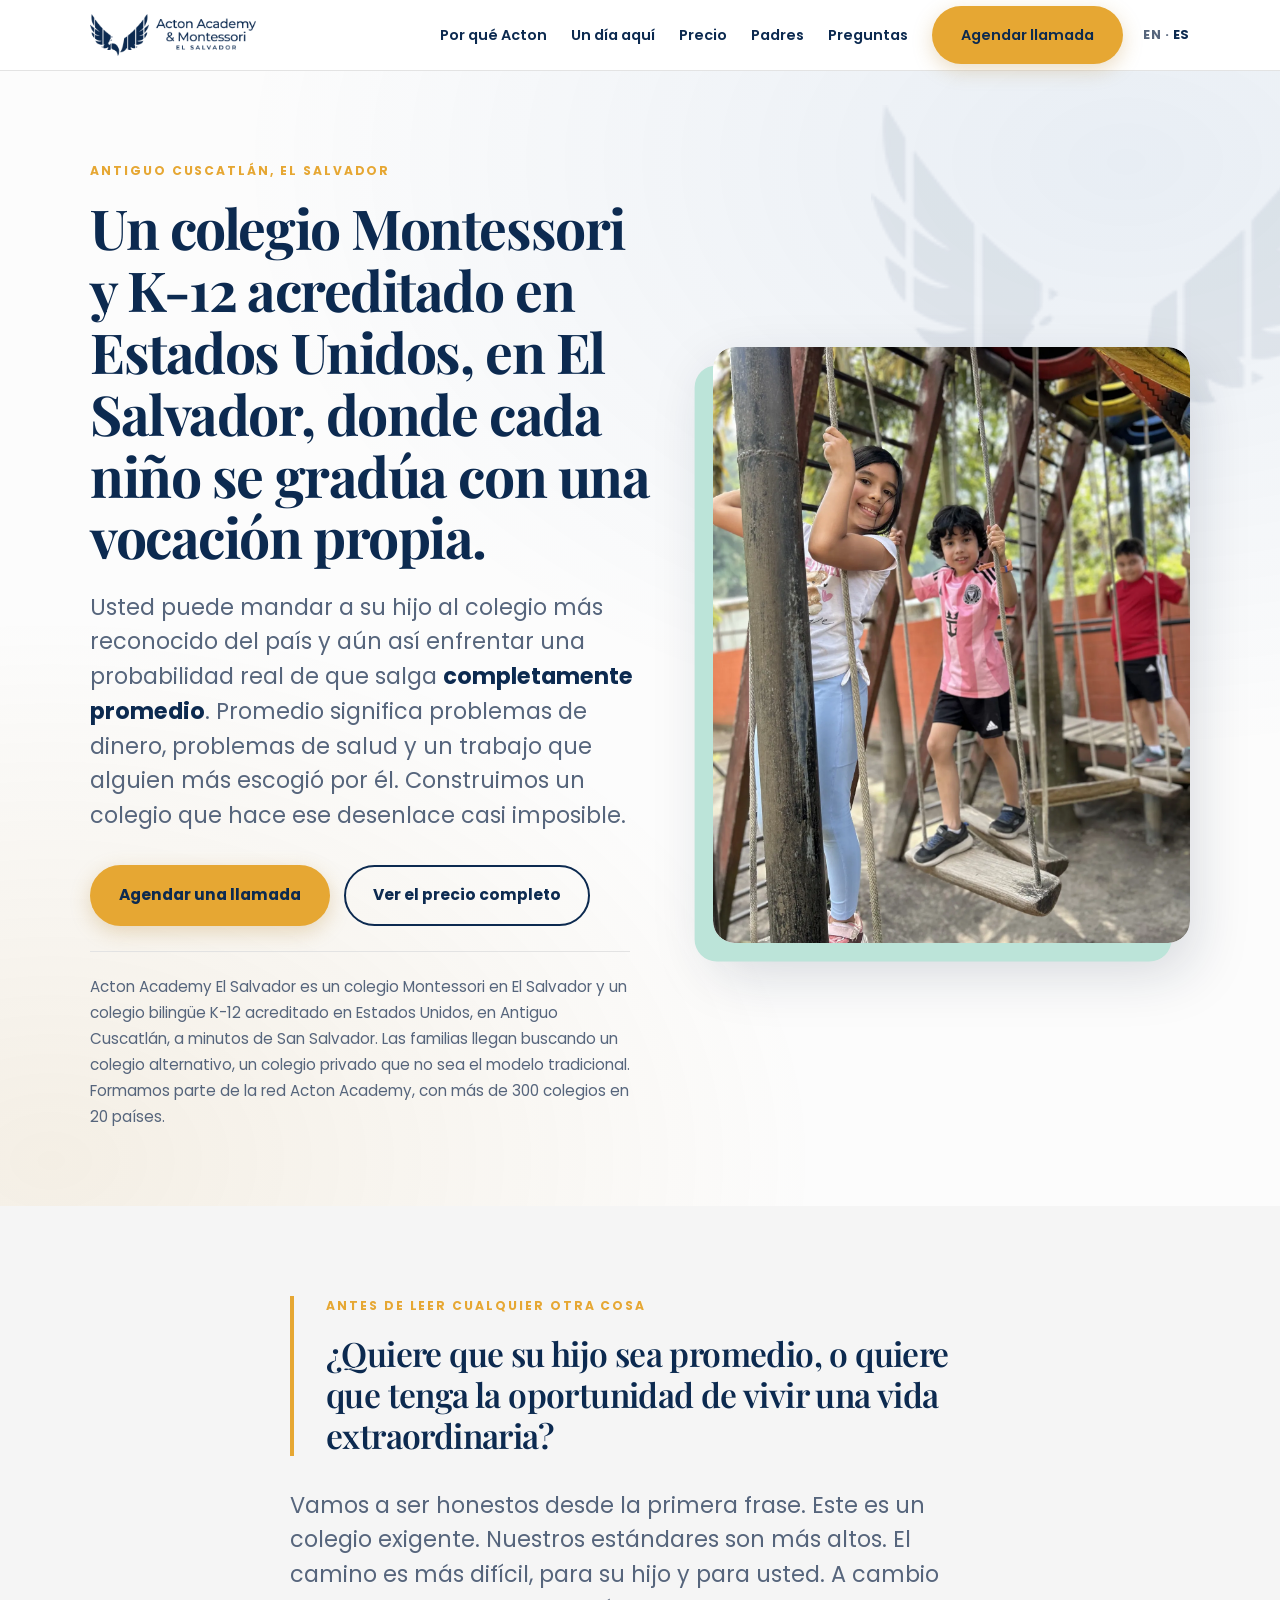
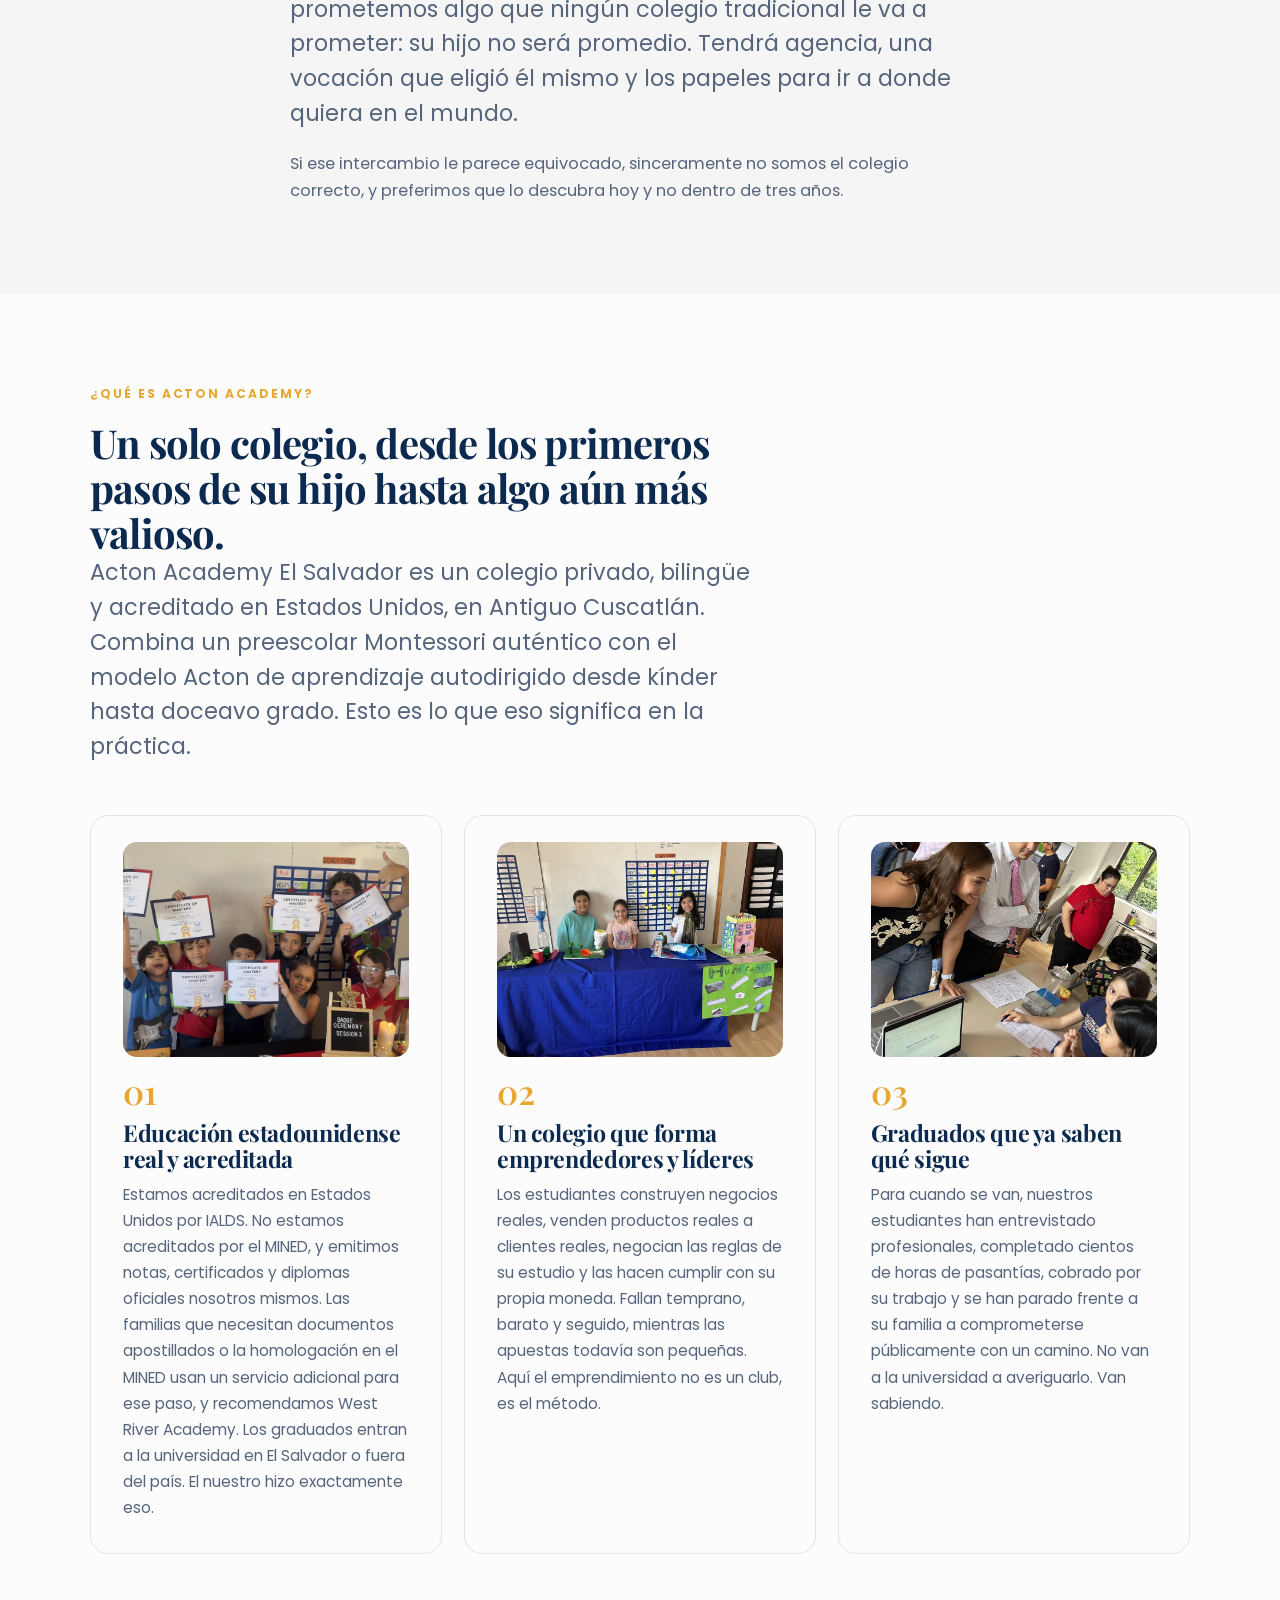
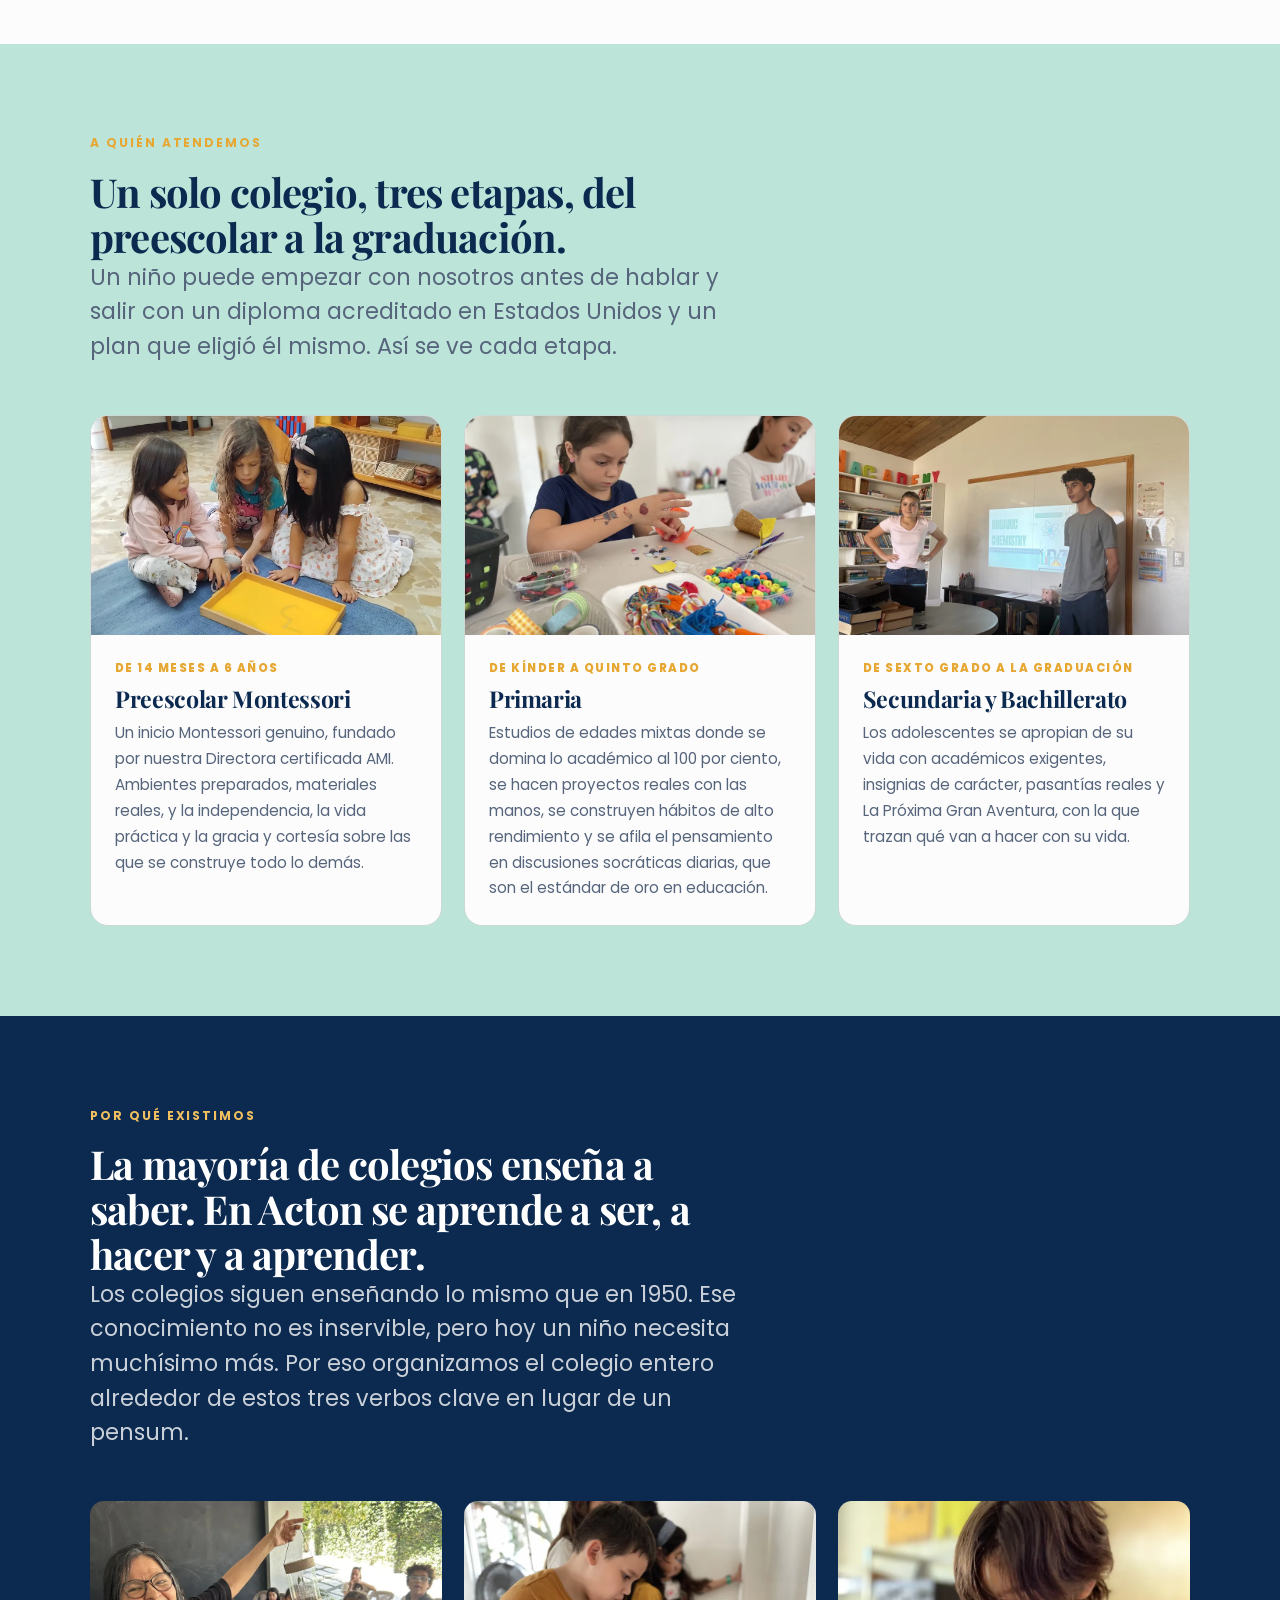
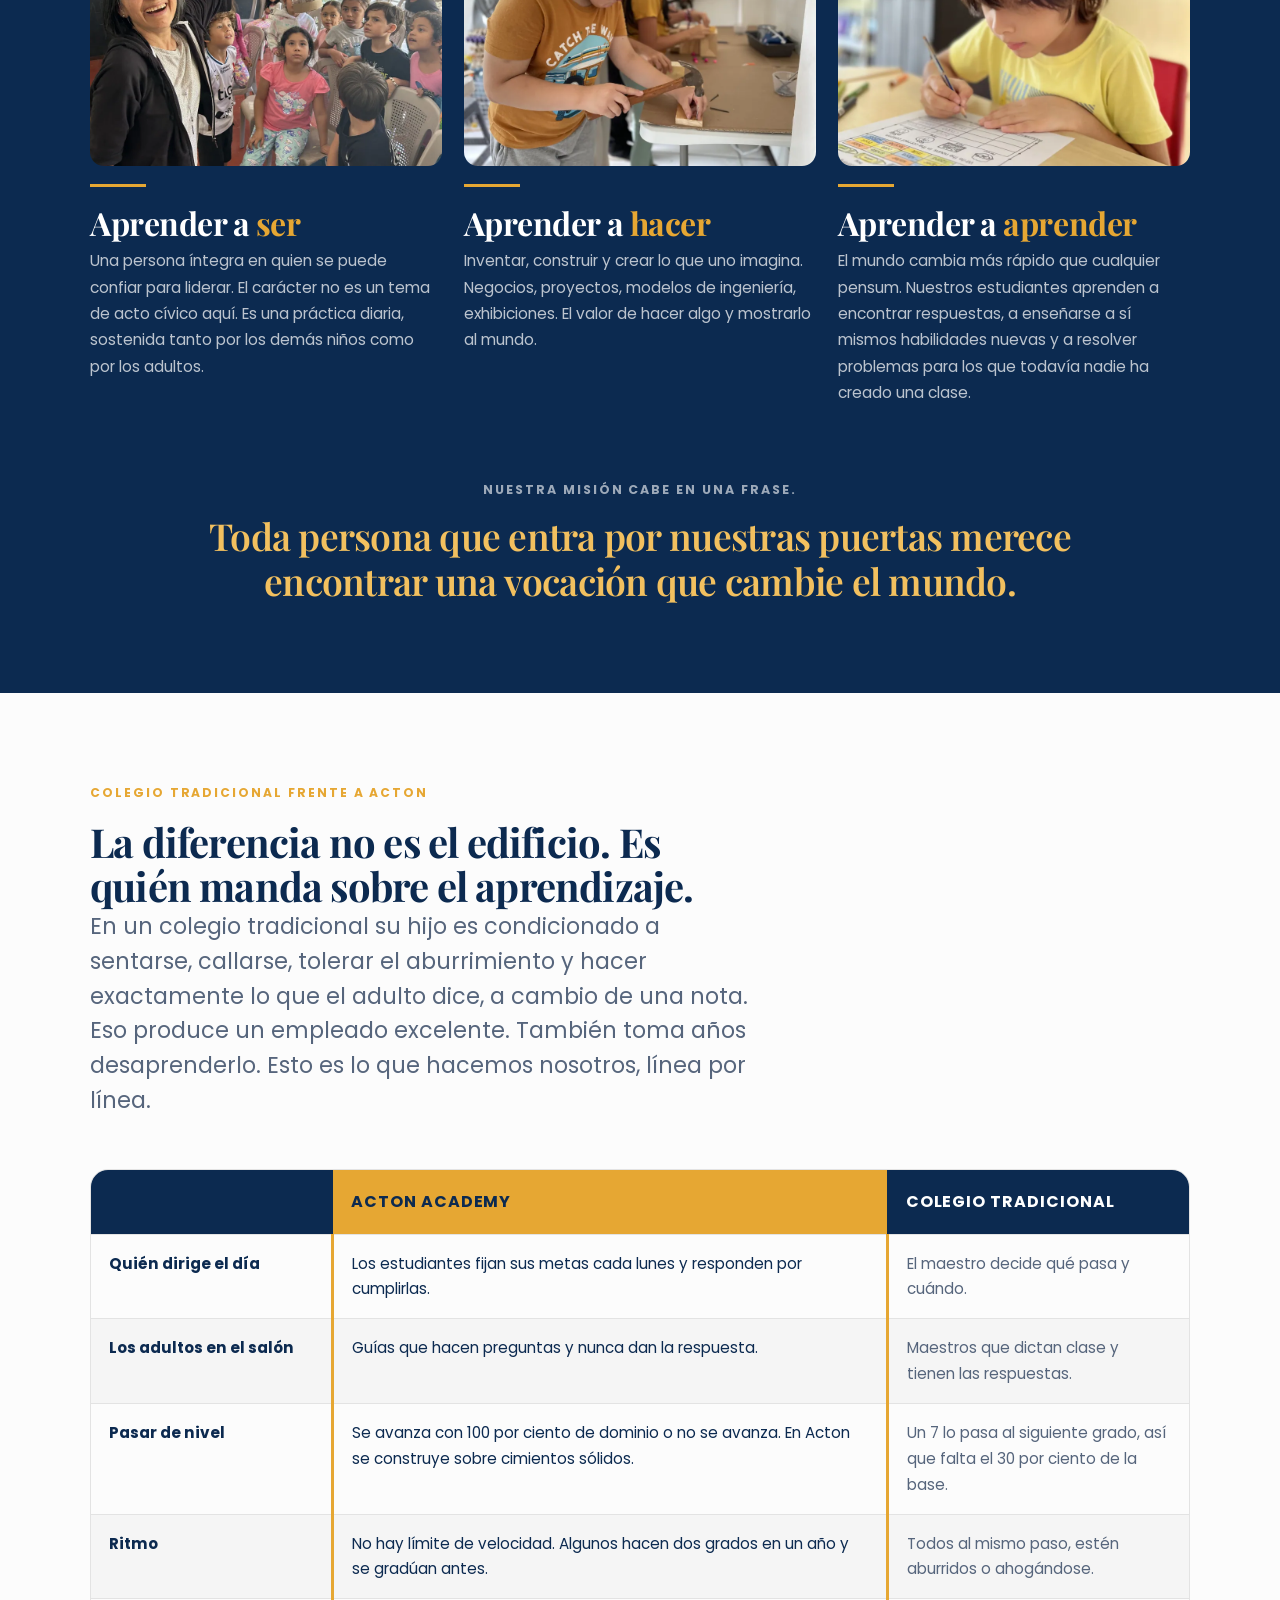
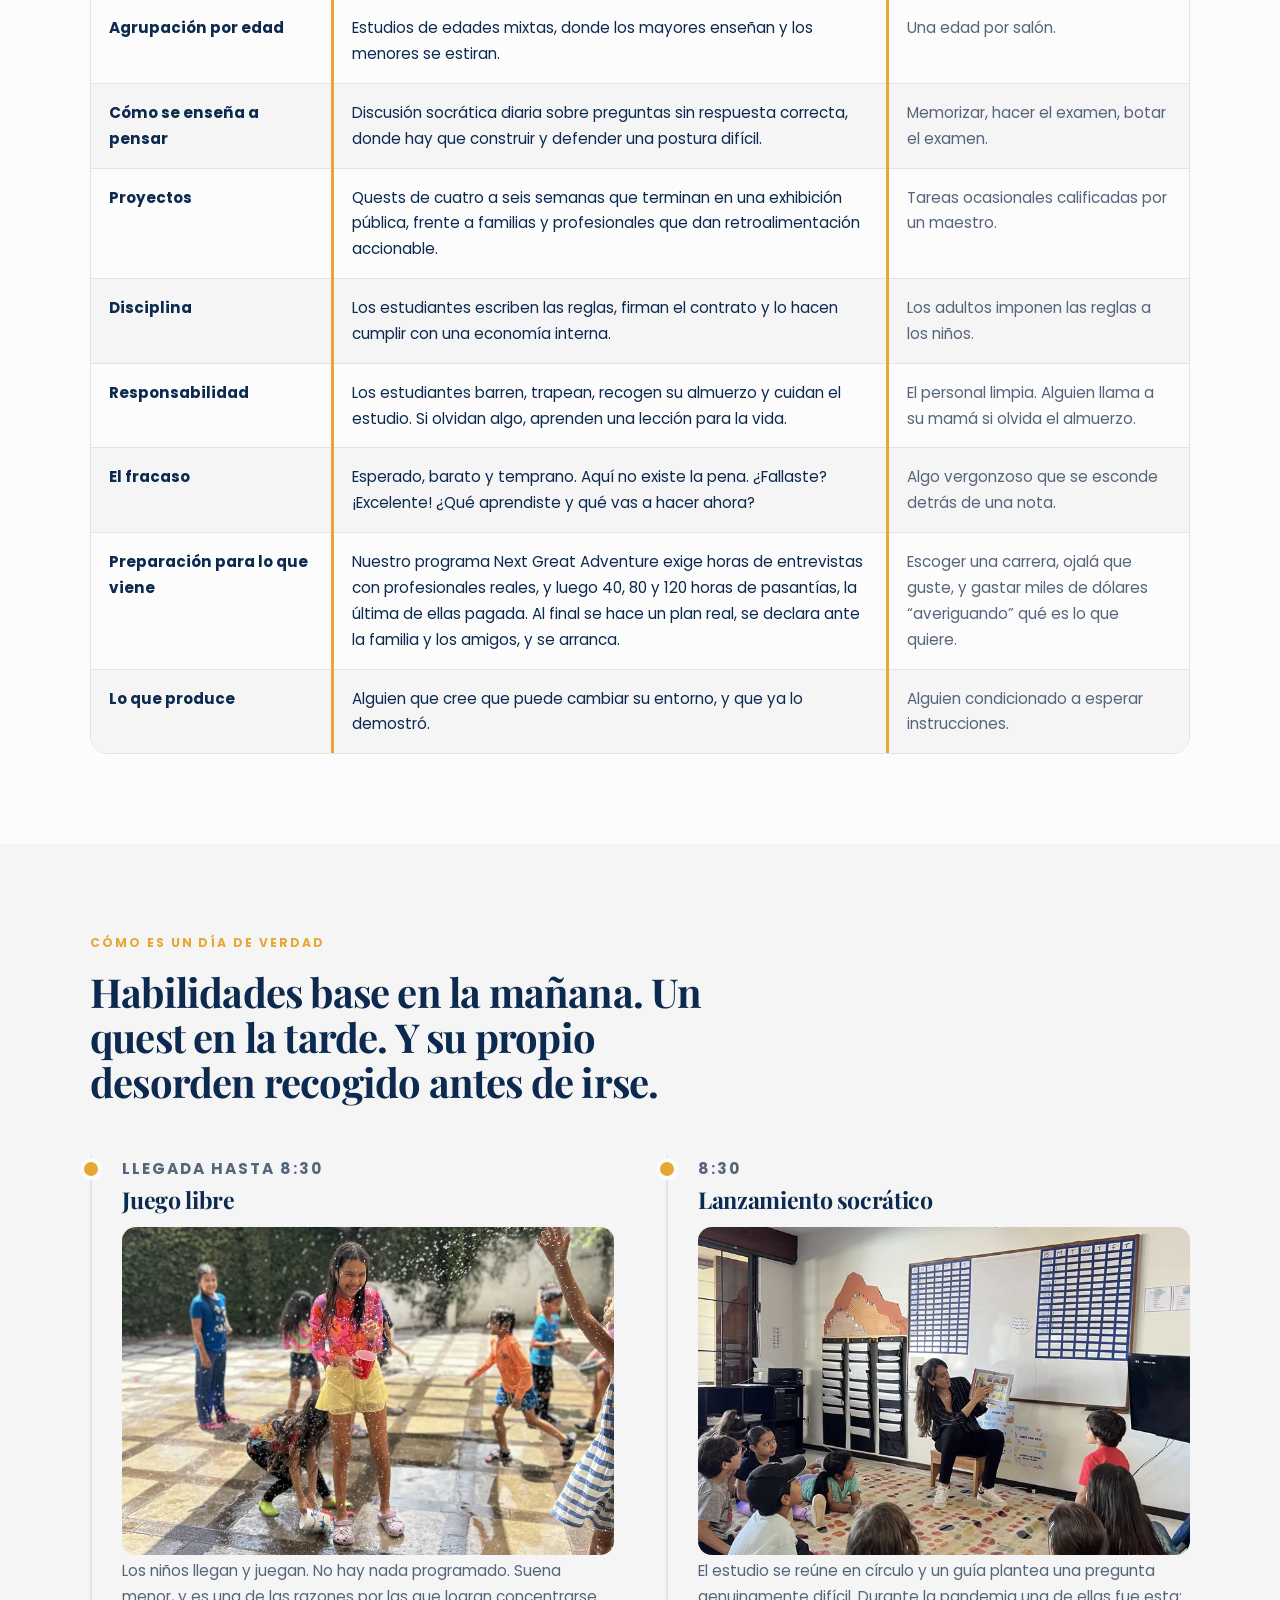
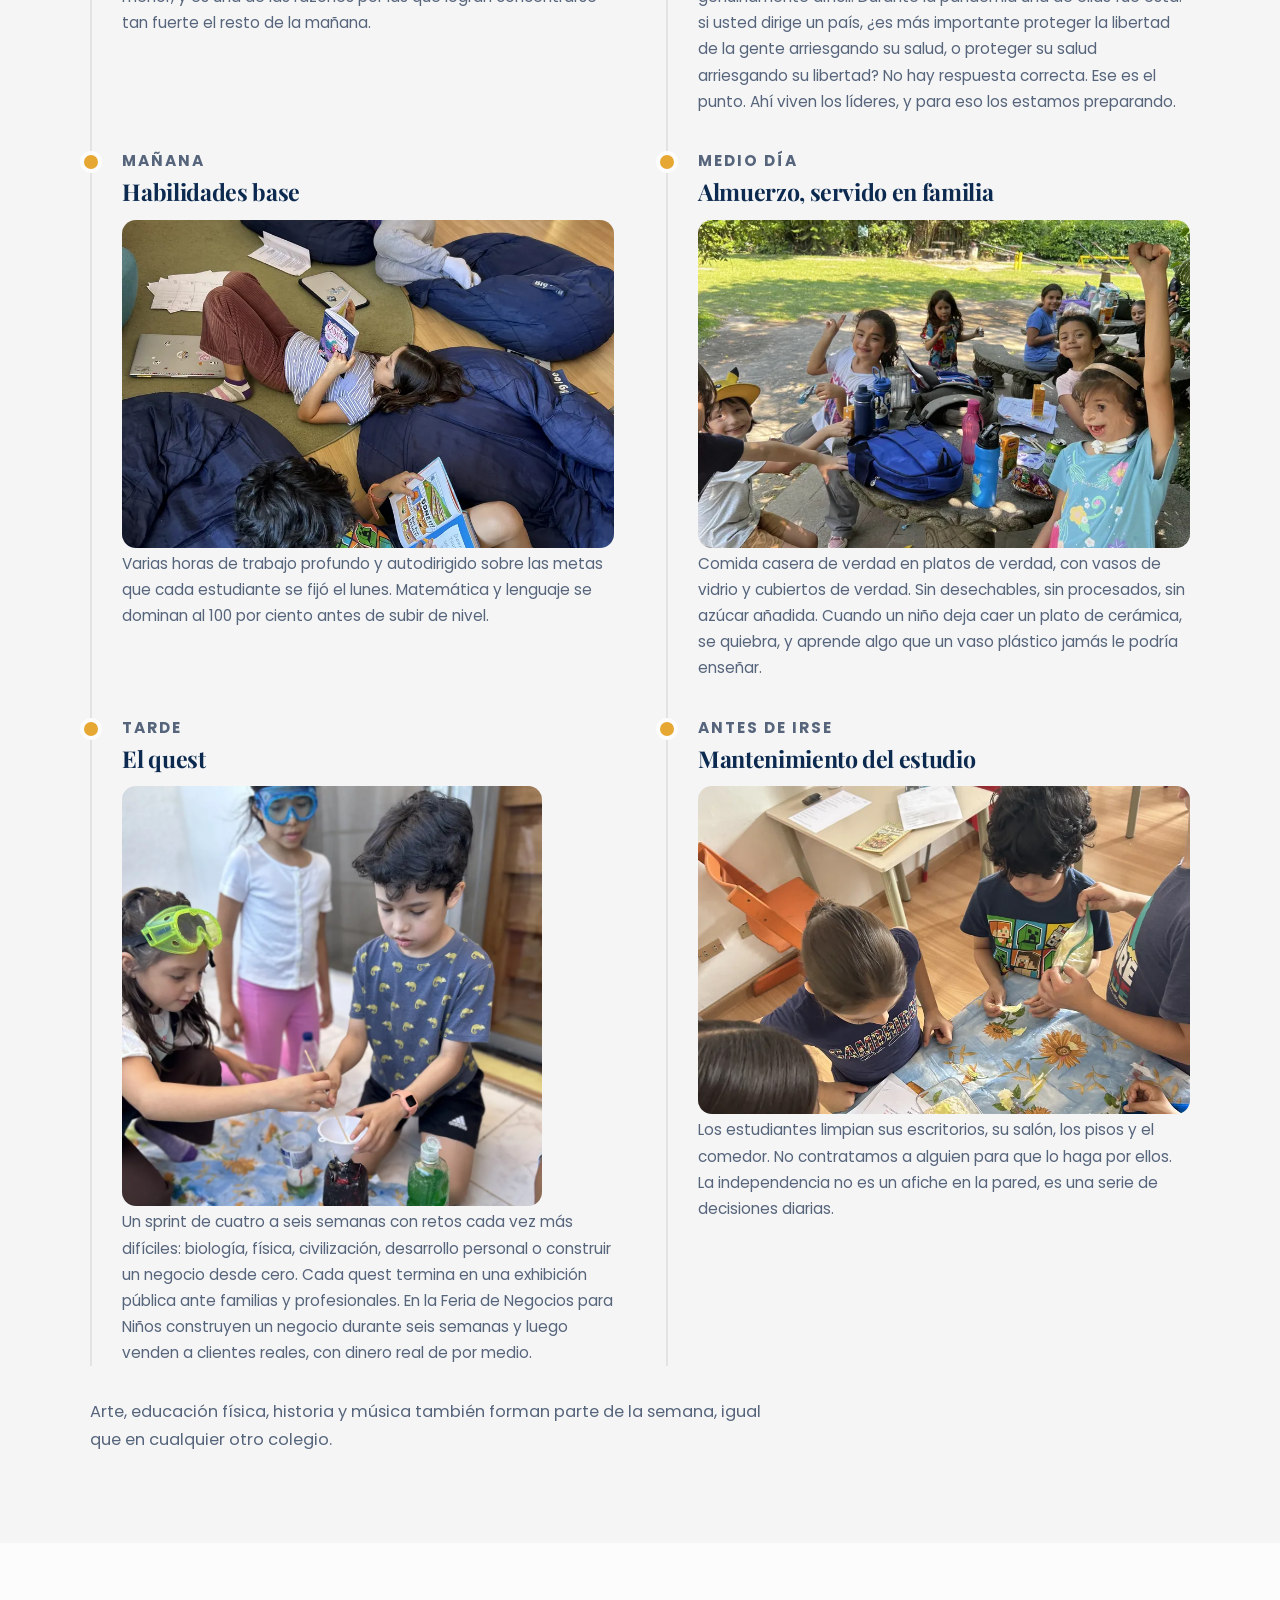
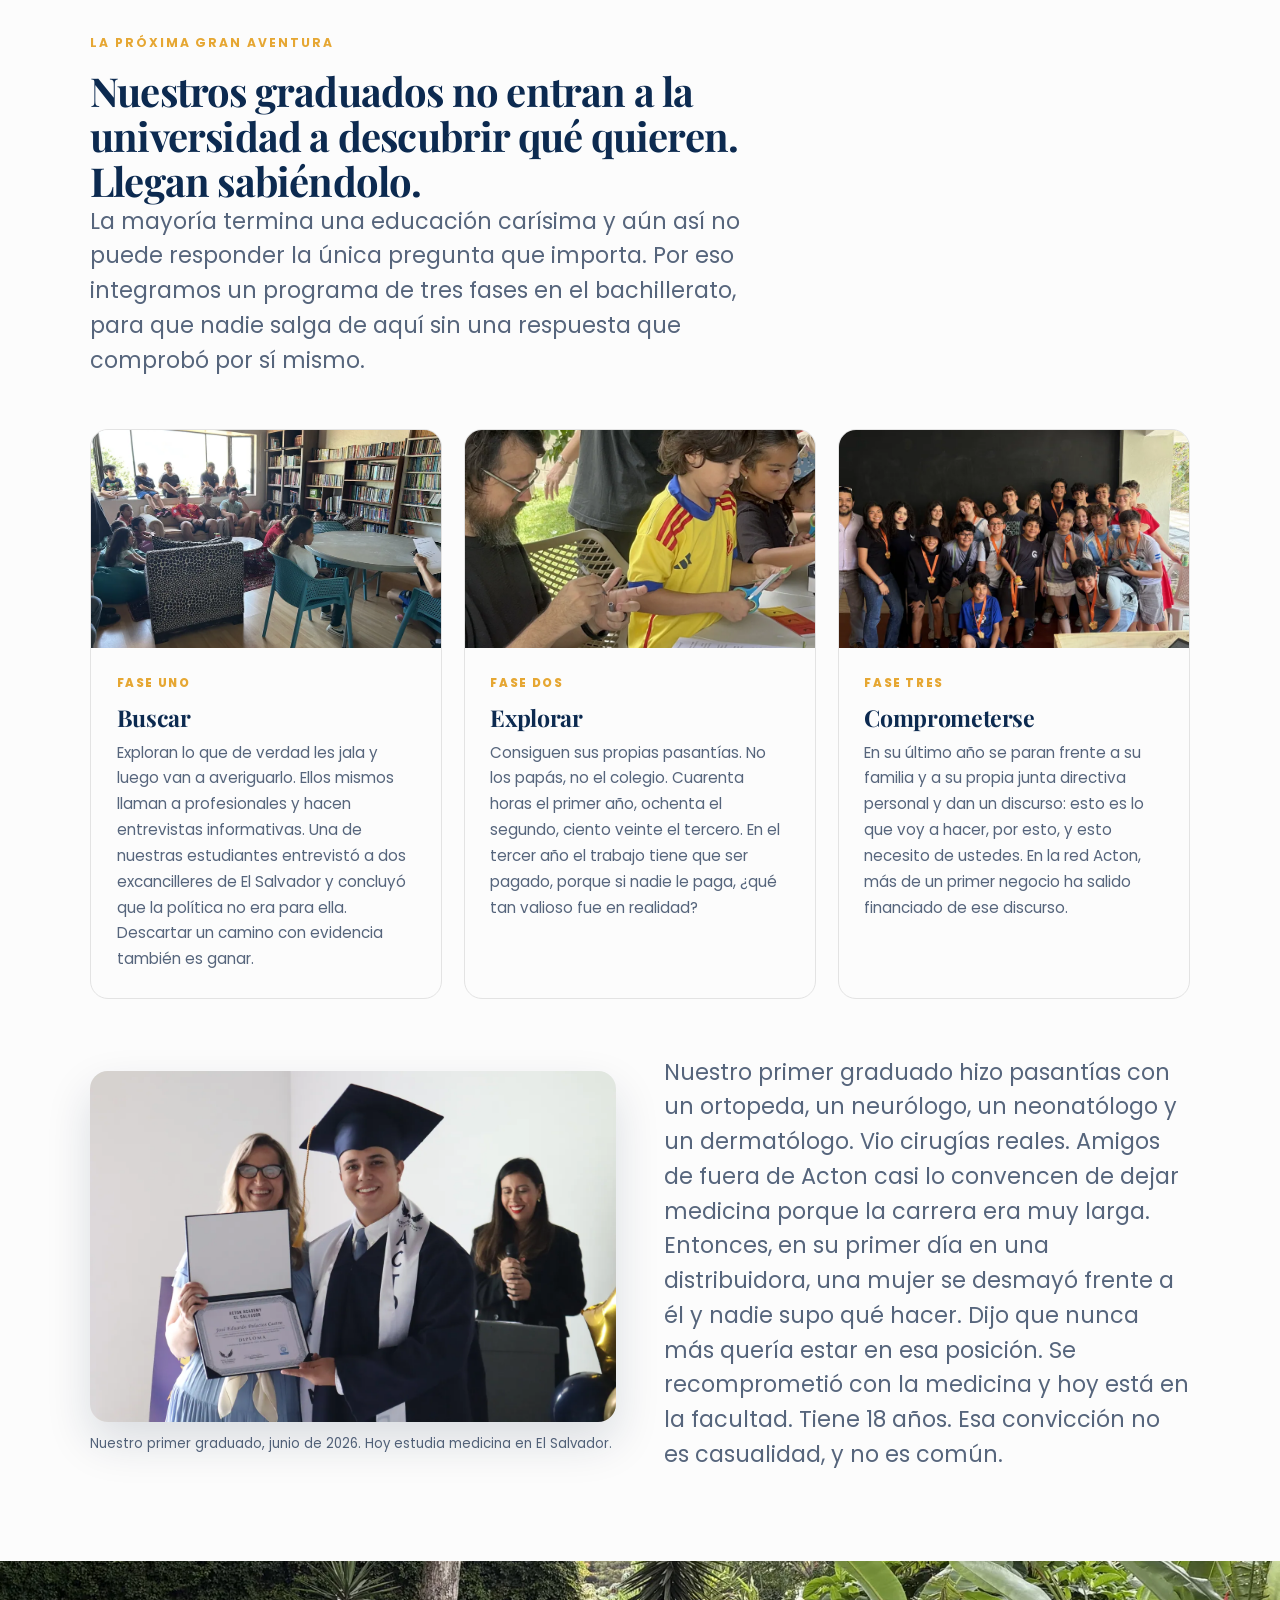
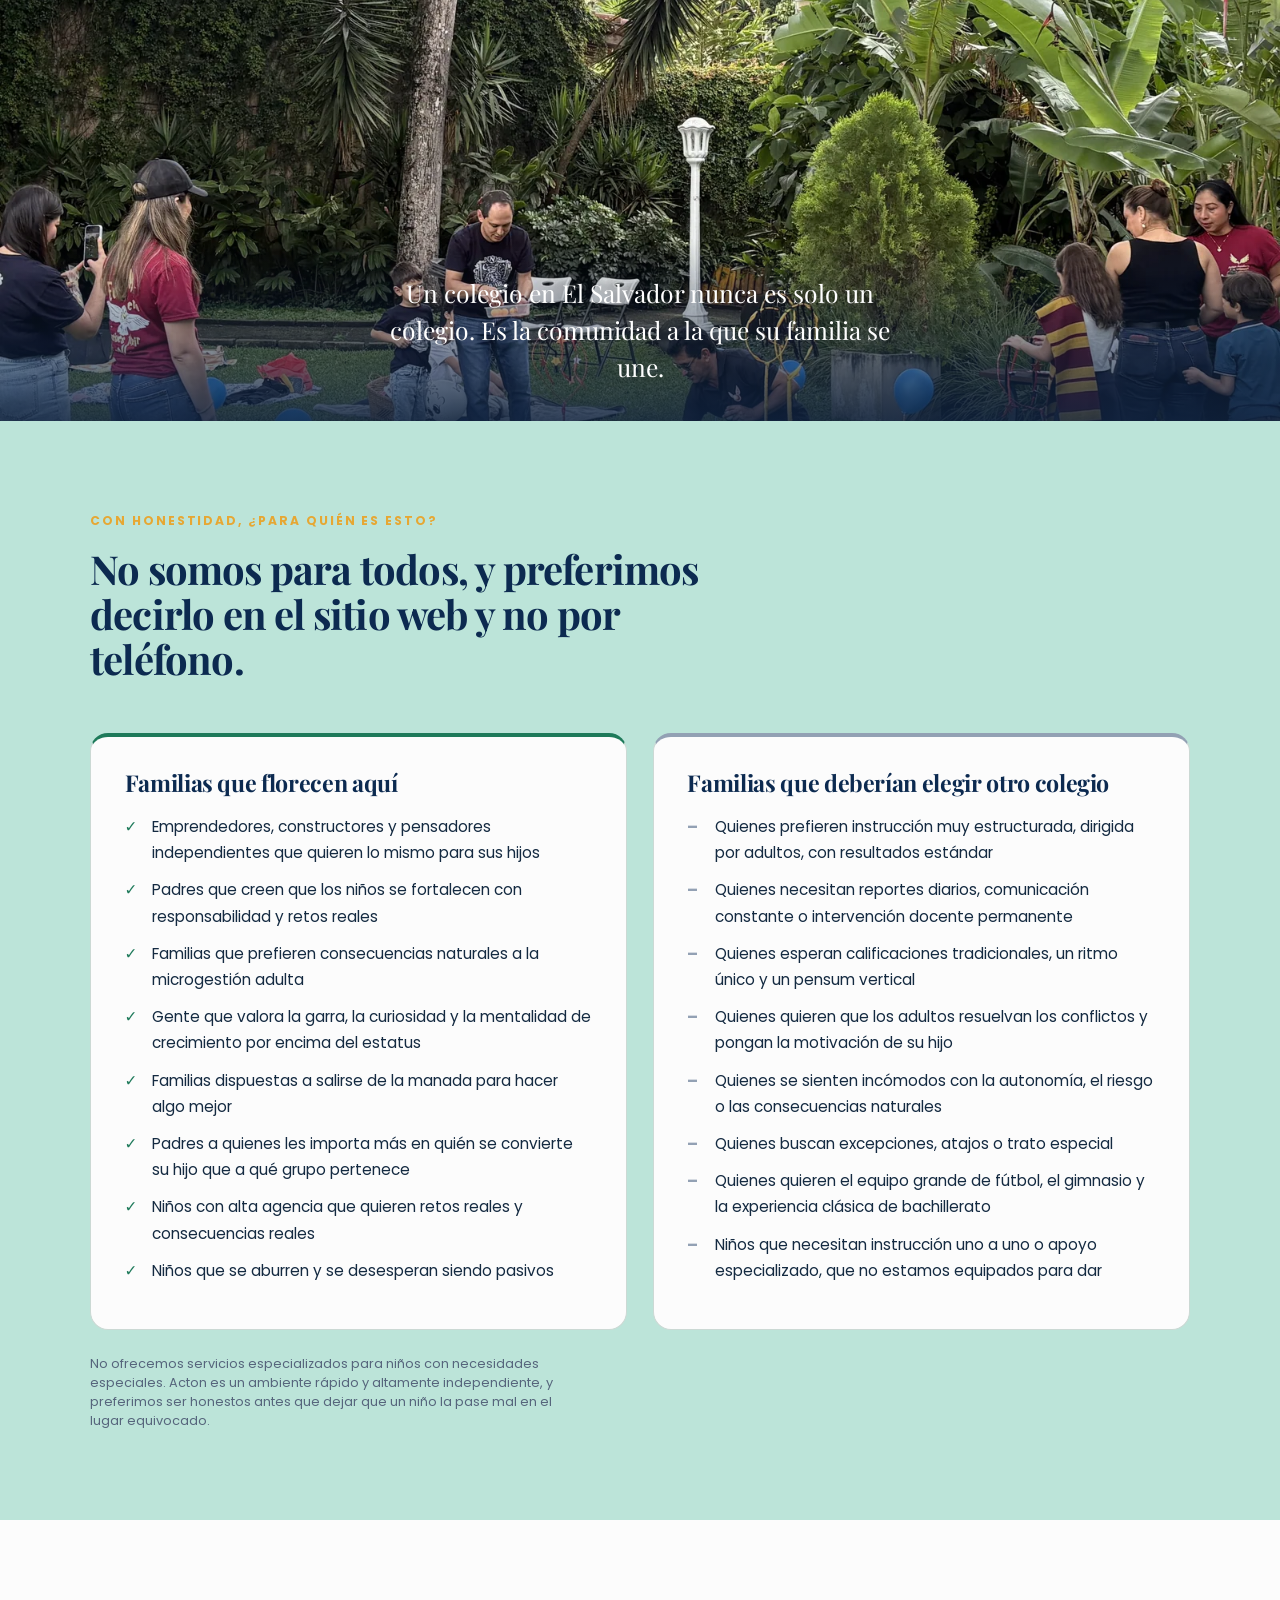
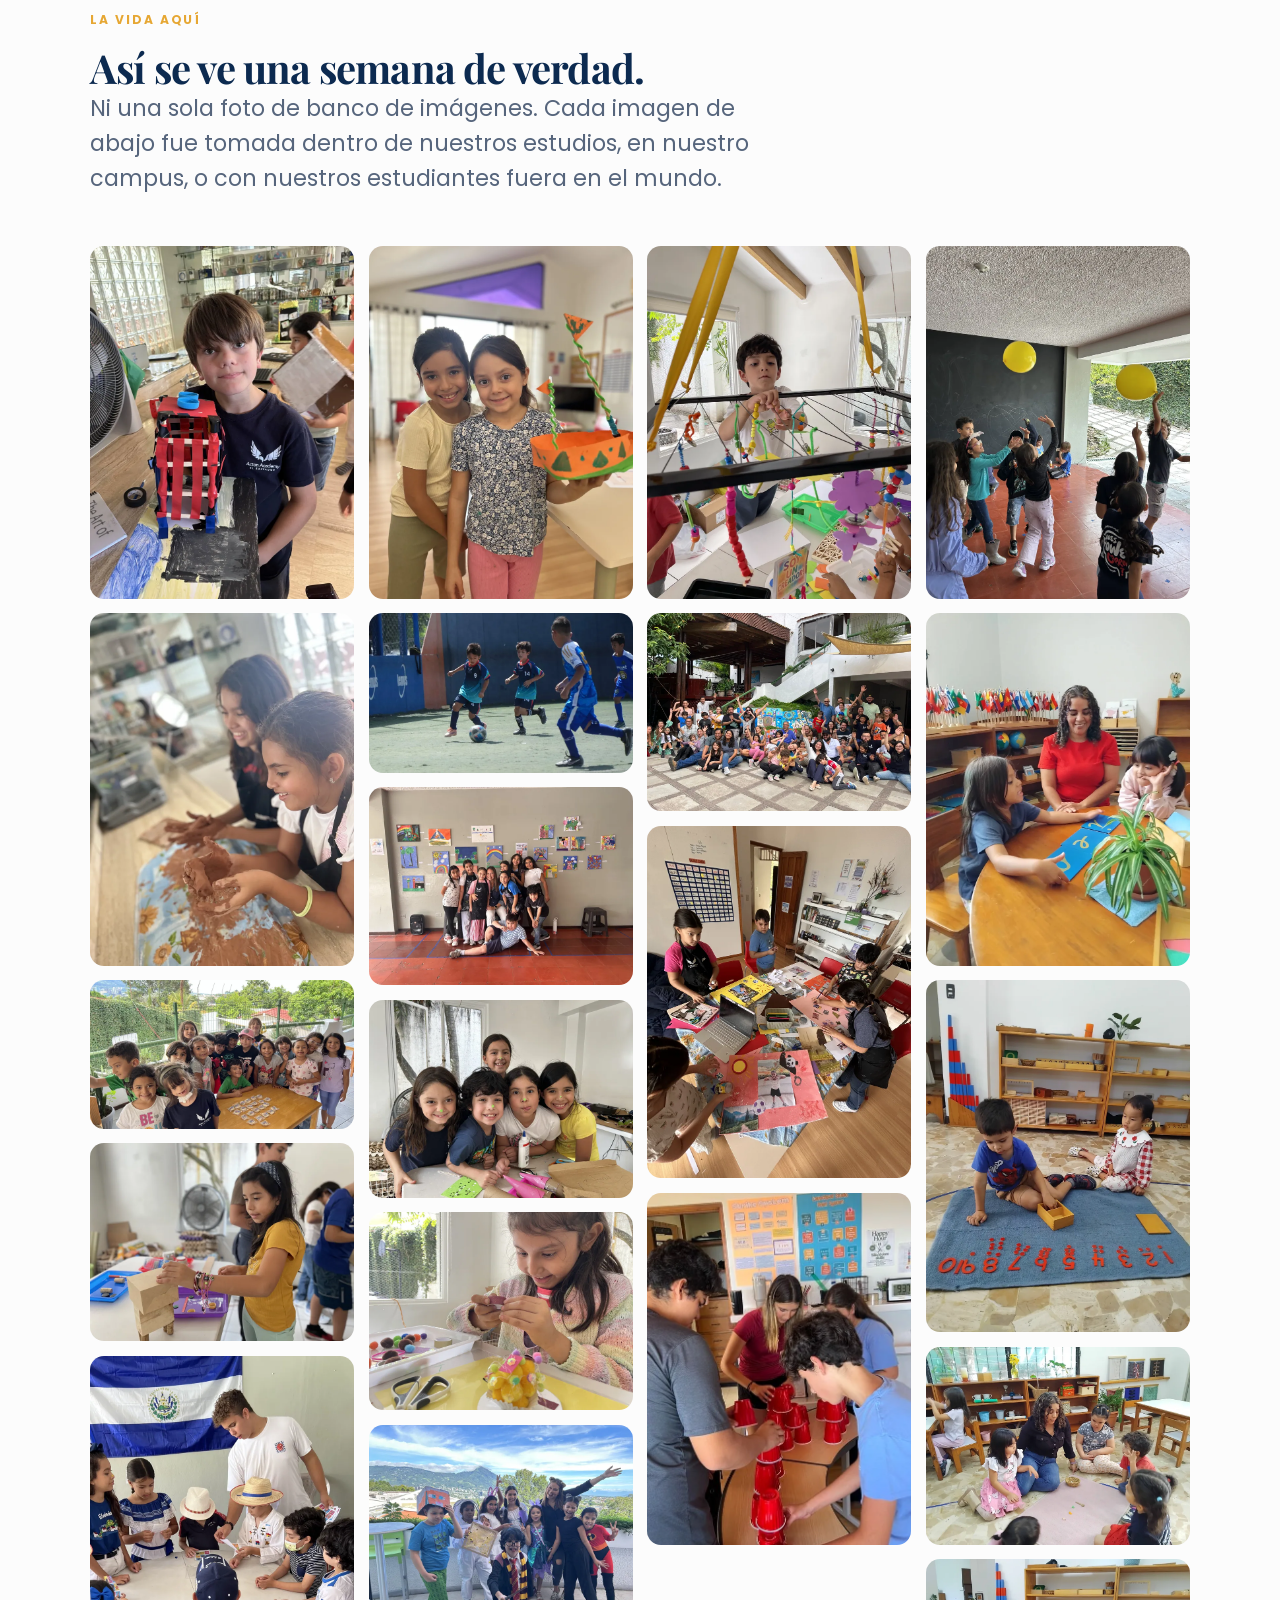
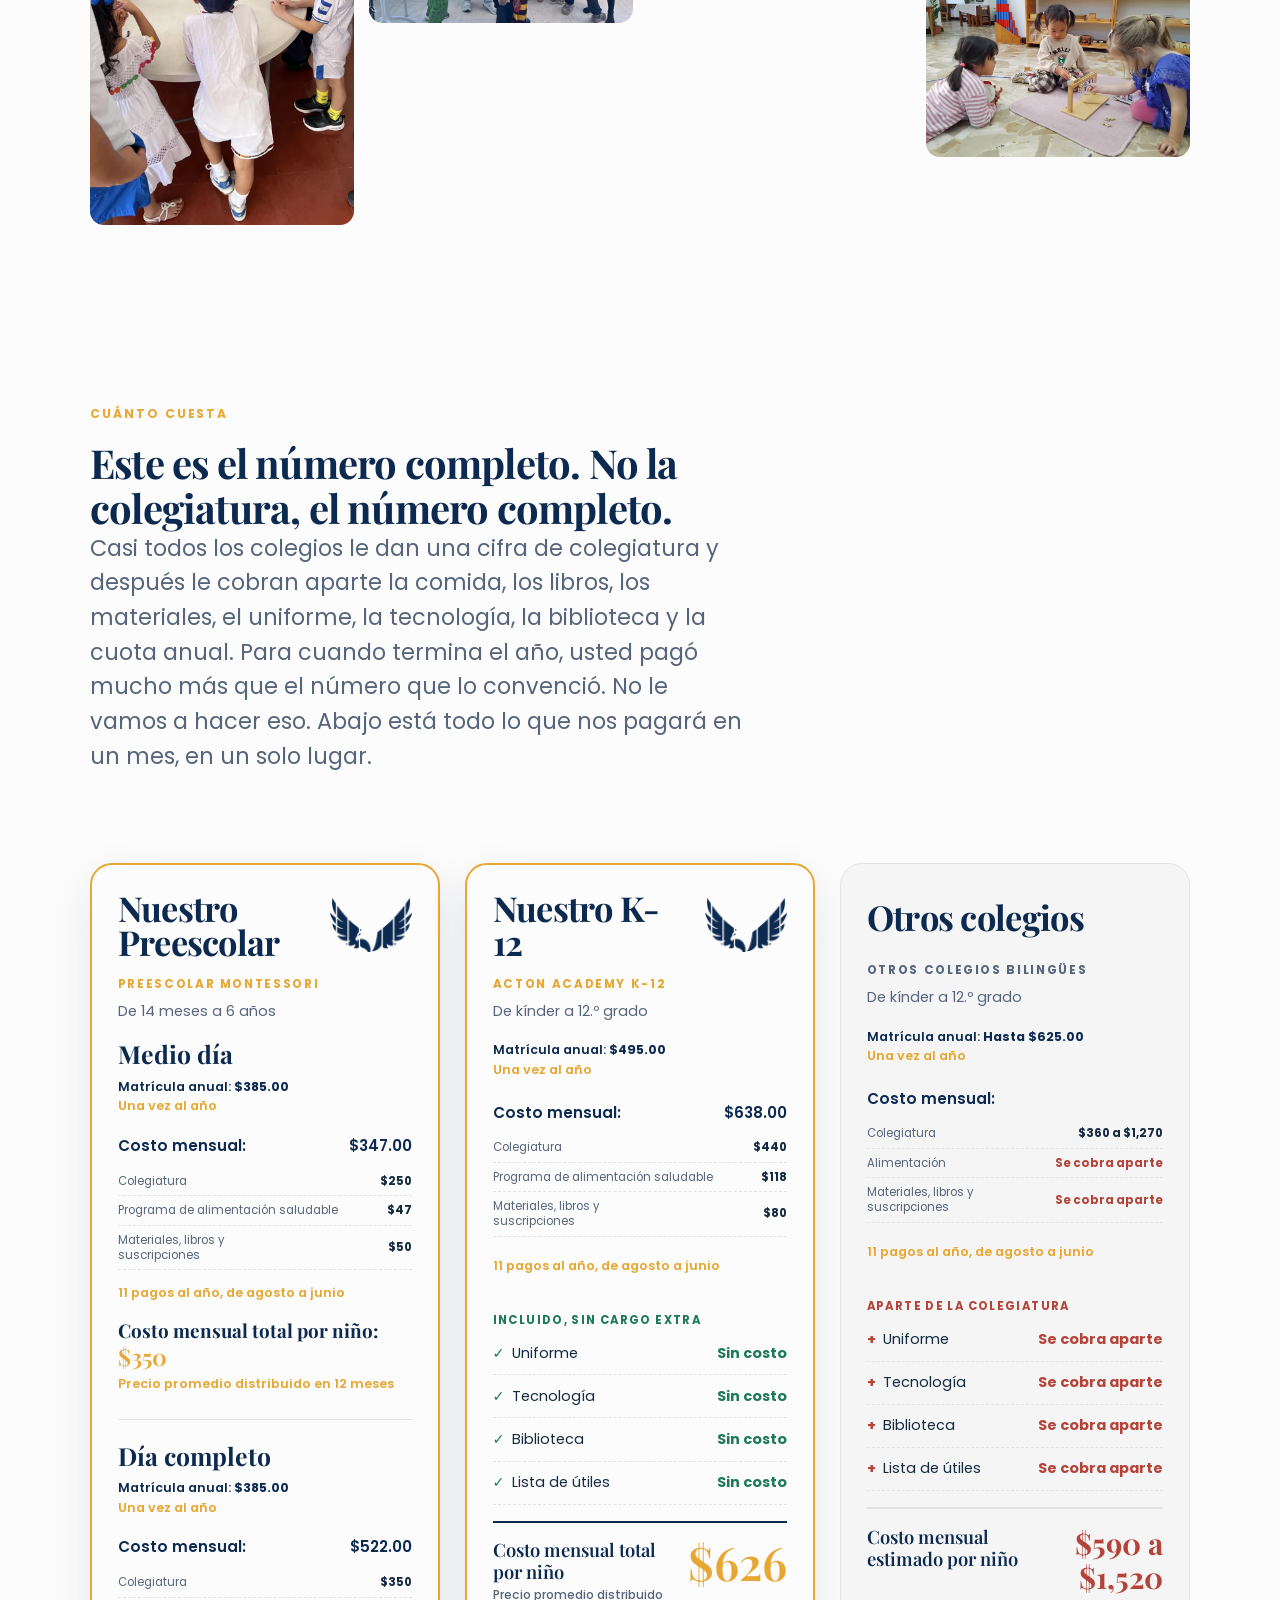
==== es/index.html @ bf90fe25 "Shannon's FAQ revisions, plus IVA and Bitcoin in the pricing section Rewrites ten answers from Shann" ====
<!DOCTYPE html>
<html lang="es">
<head>
<meta charset="UTF-8">
<meta name="viewport" content="width=device-width, initial-scale=1.0">
<title>Acton Academy El Salvador, Colegio Montessori y K-12 Acreditado</title>
<meta name="description" content="¿Busca un colegio Montessori o alternativo en El Salvador? Acton Academy es un colegio Montessori y K-12 acreditado en EE. UU., en Antiguo Cuscatlán, cerca de San Salvador. Precio publicado.">
<meta name="keywords" content="Acton Academy El Salvador, colegio Montessori El Salvador, colegio alternativo El Salvador, educación alternativa El Salvador, colegio privado El Salvador, colegio privado San Salvador, colegio bilingüe El Salvador, preescolar Montessori El Salvador, colegio Antiguo Cuscatlán, colegio acreditado en Estados Unidos, educación autodirigida, método socrático, mejor colegio El Salvador, colegio para emprendedores, colegiaturas colegios El Salvador">

<link rel="canonical" href="https://www.actonacademyelsalvador.com/es/">
<link rel="alternate" hreflang="en" href="https://www.actonacademyelsalvador.com/">
<link rel="alternate" hreflang="es" href="https://www.actonacademyelsalvador.com/es/">
<link rel="alternate" hreflang="es-SV" href="https://www.actonacademyelsalvador.com/es/">
<link rel="alternate" hreflang="x-default" href="https://www.actonacademyelsalvador.com/">

<meta property="og:title" content="Acton Academy El Salvador, Colegio Montessori y K-12 Acreditado">
<meta property="og:description" content="Un colegio Montessori y K-12 acreditado en Estados Unidos, en Antiguo Cuscatlán, cerca de San Salvador, donde los estudiantes dirigen su propia educación. Publicamos el precio completo.">
<meta property="og:type" content="website">
<meta property="og:url" content="https://www.actonacademyelsalvador.com/es/">
<meta property="og:image" content="https://www.actonacademyelsalvador.com/assets/images/social-share/social-share-acton-academy-actonacademyelsalvador.com.jpg">
<meta property="og:image:width" content="1200">
<meta property="og:image:height" content="630">
<meta property="og:image:alt" content="Acton Academy El Salvador, colegio Montessori y K-12 acreditado en Antiguo Cuscatlán">
<meta property="og:site_name" content="Acton Academy El Salvador">
<meta property="og:locale" content="es_SV">
<meta property="og:locale:alternate" content="en_US">

<meta name="twitter:card" content="summary_large_image">
<meta name="twitter:title" content="Acton Academy El Salvador, Colegio Montessori y K-12 Acreditado">
<meta name="twitter:description" content="Un colegio Montessori y K-12 acreditado en Estados Unidos, en Antiguo Cuscatlán, cerca de San Salvador, donde los estudiantes dirigen su propia educación.">
<meta name="twitter:image" content="https://www.actonacademyelsalvador.com/assets/images/social-share/social-share-acton-academy-actonacademyelsalvador.com.jpg">

<meta name="robots" content="index, follow, max-image-preview:large, max-snippet:-1, max-video-preview:-1">
<meta name="author" content="Acton Academy El Salvador">
<meta name="theme-color" content="#0C2A50">
<meta name="geo.region" content="SV">
<meta name="geo.placename" content="Antiguo Cuscatlán, La Libertad, El Salvador">
<meta http-equiv="content-language" content="es">

<link rel="icon" href="../favicon.ico" sizes="any">
<link rel="icon" type="image/png" sizes="32x32" href="../favicon-32x32.png">
<link rel="icon" type="image/png" sizes="16x16" href="../favicon-16x16.png">
<link rel="apple-touch-icon" sizes="180x180" href="../apple-touch-icon.png">
<link rel="manifest" href="../site.webmanifest">
<link rel="preload" as="image" type="image/webp" href="../assets/images/hero/hero-learners-playground-acton-academy-actonacademyelsalvador.com.webp">
<link rel="alternate" type="text/plain" title="llms.txt" href="https://www.actonacademyelsalvador.com/llms.txt">

<link rel="preconnect" href="https://fonts.googleapis.com">
<link rel="preconnect" href="https://fonts.gstatic.com" crossorigin>
<link rel="preload" as="style" href="https://fonts.googleapis.com/css2?family=Playfair+Display:ital,wght@0,400..900;1,400..900&family=Poppins:wght@300;400;500;600;700&display=swap">
<link rel="stylesheet" href="https://fonts.googleapis.com/css2?family=Playfair+Display:ital,wght@0,400..900;1,400..900&family=Poppins:wght@300;400;500;600;700&display=swap" media="print" onload="this.media='all'">
<noscript><link rel="stylesheet" href="https://fonts.googleapis.com/css2?family=Playfair+Display:ital,wght@0,400..900;1,400..900&family=Poppins:wght@300;400;500;600;700&display=swap"></noscript>

<link rel="stylesheet" href="../assets/css/tokens.css">
<link rel="stylesheet" href="../assets/css/styles.css">

<script type="application/ld+json">
{
  "@context": "https://schema.org",
  "@graph": [
    {
      "@type": ["Organization", "School", "LocalBusiness"],
      "@id": "https://www.actonacademyelsalvador.com/#org",
      "name": "Acton Academy El Salvador",
      "alternateName": ["Acton Academy y Montessori El Salvador", "Acton El Salvador"],
      "url": "https://www.actonacademyelsalvador.com/es/",
      "logo": "https://www.actonacademyelsalvador.com/assets/images/logos/logo-acton-academy-actonacademyelsalvador.com.png",
      "image": "https://www.actonacademyelsalvador.com/assets/images/social-share/social-share-acton-academy-actonacademyelsalvador.com.jpg",
      "slogan": "El colegio al que hubieras querido ir",
      "description": "Acton Academy El Salvador es un preescolar Montessori auténtico y un colegio K-12 acreditado en Estados Unidos, ubicado en Antiguo Cuscatlán. Los estudiantes, desde los 14 meses hasta la graduación, fijan sus propias metas, dominan cada nivel al 100 por ciento antes de avanzar, debaten en discusiones socráticas diarias, construyen negocios reales y completan pasantías pagadas antes de graduarse.",
      "areaServed": [{"@type": "City", "name": "Antiguo Cuscatlán"}, {"@type": "City", "name": "San Salvador"}, {"@type": "AdministrativeArea", "name": "La Libertad"}, {"@type": "Country", "name": "El Salvador"}],
      "knowsLanguage": ["es", "en"],
      "telephone": "+50370991535",
      "priceRange": "$$$",
      "currenciesAccepted": "USD",
      "paymentAccepted": "Transferencia bancaria, Tarjeta de crédito, Bitcoin",
      "address": {
        "@type": "PostalAddress",
        "streetAddress": "Avenida Teotl, Casa #7",
        "addressLocality": "Antiguo Cuscatlán",
        "addressRegion": "La Libertad",
        "addressCountry": "SV"
      },
      "memberOf": {"@type": "Organization", "name": "Acton Academy Network", "url": "https://www.actonacademy.org"}
    },
    {
      "@type": "WebSite",
      "@id": "https://www.actonacademyelsalvador.com/es/#website",
      "url": "https://www.actonacademyelsalvador.com/es/",
      "name": "Acton Academy El Salvador",
      "inLanguage": "es",
      "publisher": {"@id": "https://www.actonacademyelsalvador.com/#org"}
    },
    {
      "@type": "FAQPage",
      "@id": "https://www.actonacademyelsalvador.com/es/#faq",
      "mainEntity": [
        {"@type": "Question", "name": "¿En qué se diferencia Acton de un colegio tradicional?",
         "acceptedAnswer": {"@type": "Answer", "text": "El colegio tradicional lo dirige el adulto. Acton lo dirige el estudiante. En el modelo tradicional, los maestros deciden en general qué aprenden los alumnos, cuándo lo aprenden y cómo demuestran que lo lograron. En Acton, los estudiantes toman mucho más control: fijan metas, avanzan a su propio ritmo hacia el dominio, resuelven problemas reales, participan en discusiones socráticas, completan Quests con las manos, presentan su aprendizaje ante un público y aprenden a responder por sus decisiones y su progreso. La diferencia de fondo es el propósito. Acton no solo pregunta «¿Qué sabe este niño?», sino también «¿En quién se está convirtiendo este niño?» El modelo pone el peso en la independencia, la responsabilidad, el carácter, aprender a aprender y, con el tiempo, descubrir un llamado propio. Las guías acompañan y preguntan en lugar de dirigir o rescatar todo el tiempo."}},
        {"@type": "Question", "name": "¿Quién florece en Acton Academy?",
         "acceptedAnswer": {"@type": "Answer", "text": "Niños que florecen: Muestran curiosidad, iniciativa e independencia. Quieren retos reales y esperan consecuencias reales. Prefieren el trabajo con las manos, los proyectos y resolver problemas. Tienen mucha iniciativa y entusiasmo. Anhelan autonomía y quieren dirigir activamente su propio aprendizaje. Se aburren y se desesperan cuando les toca ser pasivos. Familias que florecen: Practican una crianza con autoridad, mucho amor y límites claros. Creen que los niños se fortalecen con la responsabilidad y el reto. Valoran la perseverancia, la curiosidad y la mentalidad de crecimiento. Creen que los niños son antifrágiles. Prefieren las consecuencias naturales al control minucioso del adulto. Aprecian los límites claros y las expectativas altas. Les interesa más el carácter y la responsabilidad real que el estatus y la pertenencia. Reconocen que cada vez hay más caminos después del colegio. Tienen una mentalidad heroica. Acton no es la mejor opción para familias que: Practican una crianza autoritaria, permisiva, sobreprotectora o negligente. Prefieren una instrucción muy estructurada, dirigida por el adulto y con resultados estándar. Necesitan reportes diarios, comunicación constante o mucha intervención del maestro. Esperan notas, ritmos y pensum tradicionales impuestos desde arriba. Quieren que los adultos resuelvan los conflictos o motiven a sus hijos. Se sienten incómodas con la autonomía, el riesgo o las consecuencias naturales. Buscan excepciones, atajos o trato especial. Necesitan instrucción uno a uno, refuerzo extra o manejo conductual. Tienen mentalidad de víctima o culpan a otros de sus problemas. Si no está seguro de que su hijo florecería aquí, agende una llamada con nosotros. Podemos hablar específicamente de la personalidad de su hijo, sus fortalezas, sus retos, su forma de aprender y lo que necesita de un colegio."}},
        {"@type": "Question", "name": "¿Acton Academy El Salvador está acreditado? ¿Lo reconoce el MINED?",
         "acceptedAnswer": {"@type": "Answer", "text": "Acton Academy El Salvador está acreditado en Estados Unidos por la International Association of Learner Driven Schools (IALDS) y es miembro pleno de la Red Global de Afiliados de Acton Academy. No estamos acreditados directamente por el MINED en El Salvador. Acton Academy El Salvador emite notas, boletas, expedientes académicos, certificados de grado completado, constancias de conducta y constancias de solvencia oficiales. Las familias que necesitan el reconocimiento oficial del MINED pueden usar esos registros para obtener documentación apostillada desde Estados Unidos y con ella completar el proceso de homologación en El Salvador bajo el Convenio de La Haya. Tenemos experiencia con West River Academy y la recomendamos para ese proceso. Al graduarse, las familias también pueden solicitar un diploma de bachillerato y un expediente académico estadounidenses apostillados a través de un colegio afiliado a Acton en Georgia, Estados Unidos, para que su graduado pueda entrar a la universidad en El Salvador o en cualquier parte del mundo. Nuestro primer graduado está estudiando medicina en El Salvador, y hemos tenido estudiantes que se trasladaron de Acton Academy El Salvador a colegios locales e internacionales en todo el mundo, sin dificultad."}},
        {"@type": "Question", "name": "¿Los graduados de Acton entran a la universidad?",
         "acceptedAnswer": {"@type": "Answer", "text": "Sí. Acton Academy El Salvador graduó a su primer estudiante en junio de 2026. Empezó con nosotros a los ocho años, hizo pasantías con un ortopeda, un neurólogo, un neonatólogo y un dermatólogo, y hoy estudia medicina en la Universidad Dr. José Matías Delgado, en El Salvador. Y es el primero de muchos. En toda la red global de Acton, los graduados han seguido a universidades, al emprendimiento, a carreras creativas, a pasantías y al trabajo profesional. Han sido aceptados en universidades como Vanderbilt, Georgia Tech, UT Austin, Rice, la Universidad de Chicago, Notre Dame, Cornell y la Ross School of Business de la Universidad de Míchigan, entre otras. Algunos convirtieron una pasantía en un empleo. Otros construyeron empresas, desarrollaron patentes o hicieron carrera en medios y tecnología. Nuestra meta no es empujar a todos hacia una sola definición de éxito. La universidad está absolutamente disponible para los estudiantes de Acton. Simplemente no es el único resultado exitoso."}},
        {"@type": "Question", "name": "¿Quién enseña a mi hijo y qué formación tienen sus guías?",
         "acceptedAnswer": {"@type": "Answer", "text": "Nuestro colegio fue fundado por Shannon Falkenstein y Carmen Castro Dardano, ambas con amplia experiencia en educación. Shannon estudió en Emory University, tiene una maestría en educación de NYU y es guía Montessori certificada. Carmen tiene un título en Educación Inicial, es guía Montessori certificada y Administradora Montessori certificada. Cada guía Montessori de nuestro colegio es guía Montessori certificada, con formación Montessori formal y experiencia de aula. En Acton, nuestras guías tienen títulos universitarios en educación o campos afines, años de experiencia trabajando con jóvenes y formación de la red Acton como guías socráticas. Nuestro equipo está formado específicamente para el tipo de educación que damos: Montessori, diálogo socrático, educación dirigida por el estudiante y acompañamiento hacia la independencia."}}
      ]
    }
  ]
}
</script>
</head>
<body>
<a class="skip" href="#main">Ir al contenido</a>

<header class="site-header">
  <div class="wrap header-inner">
    <a class="brand" href="index.html">
      <img class="brand-logo" src="../assets/images/logos/logo-horizontal-navy-acton-academy-actonacademyelsalvador.com.png" alt="Acton Academy y Montessori El Salvador" width="900" height="228">
    </a>
    <button class="nav-toggle" type="button" aria-expanded="false" aria-controls="primary-nav" aria-label="Abrir men&uacute;">
      <svg viewBox="0 0 24 24" fill="none" stroke="currentColor" stroke-width="2" aria-hidden="true"><path d="M3 6h18M3 12h18M3 18h18"/></svg>
    </button>
    <nav class="nav" id="primary-nav" aria-label="Principal">
      <a href="#different">Por qu&eacute; Acton</a>
      <a href="#day">Un d&iacute;a aqu&iacute;</a>
      <a href="#pricing">Precio</a>
      <a href="testimonios.html">Padres</a>
      <a href="faq.html">Preguntas</a>
      <a class="btn btn-primary" href="https://share.hsforms.com/2h3skzeE0QYiYAQn0uWO0YQe5xzt" target="_blank" rel="noopener">Agendar llamada</a>
    </nav>
    <div class="lang"><a href="../index.html" hreflang="en">EN</a> &middot; <span class="active">ES</span></div>
  </div>
</header>

<main id="main">

  <!-- HERO -->
  <section class="hero">
    <div class="wrap hero-grid">
      <div>
        <p class="eyebrow">Antiguo Cuscatl&aacute;n, El Salvador</p>
        <h1>Un colegio Montessori y K-12 acreditado en Estados Unidos, en El Salvador, donde cada ni&ntilde;o se grad&uacute;a con una vocaci&oacute;n propia.</h1>
        <p class="lede">Usted puede mandar a su hijo al colegio m&aacute;s reconocido del pa&iacute;s y a&uacute;n as&iacute; enfrentar una probabilidad real de que salga <strong>completamente promedio</strong>. Promedio significa problemas de dinero, problemas de salud y un trabajo que alguien m&aacute;s escogi&oacute; por &eacute;l. Construimos un colegio que hace ese desenlace casi imposible.</p>
        <div class="btn-row">
          <a class="btn btn-primary" href="https://share.hsforms.com/2h3skzeE0QYiYAQn0uWO0YQe5xzt" target="_blank" rel="noopener">Agendar una llamada</a>
          <a class="btn btn-ghost" href="#pricing">Ver el precio completo</a>
        </div>
        <p class="hero-locator">Acton Academy El Salvador es un colegio Montessori en El Salvador y un colegio biling&uuml;e K-12 acreditado en Estados Unidos, en Antiguo Cuscatl&aacute;n, a minutos de San Salvador. Las familias llegan buscando un colegio alternativo, un colegio privado que no sea el modelo tradicional. Formamos parte de la red Acton Academy, con m&aacute;s de 300 colegios en 20 pa&iacute;ses.</p>
      </div>
      <div class="hero-media">
        <div class="shot"><img src="../assets/images/hero/hero-learners-playground-acton-academy-actonacademyelsalvador.com.webp" alt="Estudiantes jugando y trepando en la estructura al aire libre de Acton Academy El Salvador en Antiguo Cuscatlan" width="1500" height="2000" fetchpriority="high" decoding="async"></div>
      </div>
    </div>
  </section>

  <!-- LA PREGUNTA -->
  <section class="tint">
    <div class="wrap narrow">
      <div class="question reveal">
        <p class="eyebrow">Antes de leer cualquier otra cosa</p>
        <p class="big">&iquest;Quiere que su hijo sea promedio, o quiere que tenga la oportunidad de vivir una vida extraordinaria?</p>
      </div>
      <p class="lede reveal" style="margin-top:2rem">Vamos a ser honestos desde la primera frase. Este es un colegio exigente. Nuestros est&aacute;ndares son m&aacute;s altos. El camino es m&aacute;s dif&iacute;cil, para su hijo y para usted. A cambio prometemos algo que ning&uacute;n colegio tradicional le va a prometer: su hijo no ser&aacute; promedio. Tendr&aacute; agencia, una vocaci&oacute;n que eligi&oacute; &eacute;l mismo y los papeles para ir a donde quiera en el mundo.</p>
      <p class="reveal" style="margin-top:1.2rem;color:var(--muted)">Si ese intercambio le parece equivocado, sinceramente no somos el colegio correcto, y preferimos que lo descubra hoy y no dentro de tres a&ntilde;os.</p>
    </div>
  </section>

  <!-- QUE ES ACTON -->
  <section id="what">
    <div class="wrap">
      <div class="section-head reveal">
        <p class="eyebrow">&iquest;Qu&eacute; es Acton Academy?</p>
        <h2>Un solo colegio, desde los primeros pasos de su hijo hasta algo a&uacute;n m&aacute;s valioso.</h2>
        <p class="lede">Acton Academy El Salvador es un colegio privado, biling&uuml;e y acreditado en Estados Unidos, en Antiguo Cuscatl&aacute;n. Combina un preescolar Montessori aut&eacute;ntico con el modelo Acton de aprendizaje autodirigido desde k&iacute;nder hasta doceavo grado. Esto es lo que eso significa en la pr&aacute;ctica.</p>
      </div>
      <div class="cards cards-3">
        <div class="card reveal">
          <div class="shot shot-4x3"><img src="../assets/images/gallery/mastery-badge-ceremony-acton-academy-actonacademyelsalvador.com.webp" alt="Estudiantes de Acton Academy El Salvador con sus Certificados de Dominio en una ceremonia de insignias" loading="lazy" decoding="async" width="1000" height="562"></div>
          <span class="num">01</span>
          <h3>Educaci&oacute;n estadounidense real y acreditada</h3>
          <p>Estamos acreditados en Estados Unidos por IALDS. No estamos acreditados por el MINED, y emitimos notas, certificados y diplomas oficiales nosotros mismos. Las familias que necesitan documentos apostillados o la homologaci&oacute;n en el MINED usan un servicio adicional para ese paso, y recomendamos West River Academy. Los graduados entran a la universidad en El Salvador o fuera del pa&iacute;s. El nuestro hizo exactamente eso.</p>
        </div>
        <div class="card reveal">
          <div class="shot shot-4x3"><img src="../assets/images/gallery/business-exhibition-presentation-acton-academy-actonacademyelsalvador.com.webp" alt="Estudiantes presentando su propio proyecto de negocio en una exhibicion publica en Acton Academy El Salvador" loading="lazy" decoding="async" width="1000" height="750"></div>
          <span class="num">02</span>
          <h3>Un colegio que forma emprendedores y l&iacute;deres</h3>
          <p>Los estudiantes construyen negocios reales, venden productos reales a clientes reales, negocian las reglas de su estudio y las hacen cumplir con su propia moneda. Fallan temprano, barato y seguido, mientras las apuestas todav&iacute;a son peque&ntilde;as. Aqu&iacute; el emprendimiento no es un club, es el m&eacute;todo.</p>
        </div>
        <div class="card reveal">
          <div class="shot shot-4x3"><img src="../assets/images/gallery/apprenticeship-professional-visit-acton-academy-actonacademyelsalvador.com.webp" alt="Un estudiante de Acton Academy El Salvador de camisa y corbata presentando su trabajo a profesionales invitados" loading="lazy" decoding="async" width="1000" height="1333"></div>
          <span class="num">03</span>
          <h3>Graduados que ya saben qu&eacute; sigue</h3>
          <p>Para cuando se van, nuestros estudiantes han entrevistado profesionales, completado cientos de horas de pasant&iacute;as, cobrado por su trabajo y se han parado frente a su familia a comprometerse p&uacute;blicamente con un camino. No van a la universidad a averiguarlo. Van sabiendo.</p>
        </div>
      </div>
    </div>
  </section>

  <!-- WHO WE SERVE -->
  <section class="tint-cool" id="programs">
    <div class="wrap">
      <div class="section-head reveal">
        <p class="eyebrow">A qui&eacute;n atendemos</p>
        <h2>Un solo colegio, tres etapas, del preescolar a la graduaci&oacute;n.</h2>
        <p class="lede">Un ni&ntilde;o puede empezar con nosotros antes de hablar y salir con un diploma acreditado en Estados Unidos y un plan que eligi&oacute; &eacute;l mismo. As&iacute; se ve cada etapa.</p>
      </div>
      <div class="programs">
        <article class="program reveal">
          <div class="shot"><img src="../assets/images/gallery/montessori-preschool-number-work-acton-academy-actonacademyelsalvador.com.webp" alt="Tres ninas de preescolar trabajando juntas con materiales Montessori de numeros en un tapete en Acton Academy El Salvador" loading="lazy" decoding="async" width="1200" height="750"></div>
          <div class="program-body">
            <p class="ages">De 14 meses a 6 a&ntilde;os</p>
            <h3>Preescolar Montessori</h3>
            <p>Un inicio Montessori genuino, fundado por nuestra Directora certificada AMI. Ambientes preparados, materiales reales, y la independencia, la vida pr&aacute;ctica y la gracia y cortes&iacute;a sobre las que se construye todo lo dem&aacute;s.</p>
          </div>
        </article>
        <article class="program reveal">
          <div class="shot"><img src="../assets/images/gallery/elementary-studio-hands-on-acton-academy-actonacademyelsalvador.com.webp" alt="Estudiantes de primaria trabajando en proyectos practicos en Acton Academy El Salvador" loading="lazy" decoding="async" width="1000" height="750"></div>
          <div class="program-body">
            <p class="ages">De k&iacute;nder a quinto grado</p>
            <h3>Primaria</h3>
            <p>Estudios de edades mixtas donde se domina lo acad&eacute;mico al 100 por ciento, se hacen proyectos reales con las manos, se construyen h&aacute;bitos de alto rendimiento y se afila el pensamiento en discusiones socr&aacute;ticas diarias, que son el est&aacute;ndar de oro en educaci&oacute;n.</p>
          </div>
        </article>
        <article class="program reveal">
          <div class="shot"><img src="../assets/images/gallery/high-school-presentation-acton-academy-actonacademyelsalvador.com.webp" alt="Dos estudiantes de bachillerato presentando una sesion de quimica organica en Acton Academy El Salvador" loading="lazy" decoding="async" width="1000" height="562"></div>
          <div class="program-body">
            <p class="ages">De sexto grado a la graduaci&oacute;n</p>
            <h3>Secundaria y Bachillerato</h3>
            <p>Los adolescentes se apropian de su vida con acad&eacute;micos exigentes, insignias de car&aacute;cter, pasant&iacute;as reales y La Pr&oacute;xima Gran Aventura, con la que trazan qu&eacute; van a hacer con su vida.</p>
          </div>
        </article>
      </div>
    </div>
  </section>

  <!-- POR QUE EXISTIMOS -->
  <section class="dark">
    <div class="wrap">
      <div class="section-head reveal">
        <p class="eyebrow">Por qu&eacute; existimos</p>
        <h2>La mayor&iacute;a de colegios ense&ntilde;a a saber. En Acton se aprende a ser, a hacer y a aprender.</h2>
        <p class="lede">Los colegios siguen ense&ntilde;ando lo mismo que en 1950. Ese conocimiento no es inservible, pero hoy un ni&ntilde;o necesita much&iacute;simo m&aacute;s. Por eso organizamos el colegio entero alrededor de estos tres verbos clave en lugar de un pensum.</p>
      </div>
      <div class="verbs">
        <div class="verb reveal">
          <div class="shot shot-4x3"><img src="../assets/images/gallery/learn-to-be-guide-with-learners-acton-academy-actonacademyelsalvador.com.webp" alt="Una guia riendo con sus estudiantes en un estudio de Acton Academy El Salvador" loading="lazy" decoding="async" width="900" height="1200"></div>
          <div class="rule"></div>
          <h3>Aprender a <span>ser</span></h3>
          <p>Una persona &iacute;ntegra en quien se puede confiar para liderar. El car&aacute;cter no es un tema de acto c&iacute;vico aqu&iacute;. Es una pr&aacute;ctica diaria, sostenida tanto por los dem&aacute;s ni&ntilde;os como por los adultos.</p>
        </div>
        <div class="verb reveal">
          <div class="shot shot-4x3"><img src="../assets/images/gallery/learn-to-do-building-with-wood-acton-academy-actonacademyelsalvador.com.webp" alt="Un estudiante construyendo con madera y herramientas reales en Acton Academy El Salvador" loading="lazy" decoding="async" width="900" height="675"></div>
          <div class="rule"></div>
          <h3>Aprender a <span>hacer</span></h3>
          <p>Inventar, construir y crear lo que uno imagina. Negocios, proyectos, modelos de ingenier&iacute;a, exhibiciones. El valor de hacer algo y mostrarlo al mundo.</p>
        </div>
        <div class="verb reveal">
          <div class="shot shot-4x3"><img src="../assets/images/gallery/learn-to-learn-focused-work-acton-academy-actonacademyelsalvador.com.webp" alt="Un estudiante concentrado en su propio trabajo autodirigido en Acton Academy El Salvador" loading="lazy" decoding="async" width="900" height="1200"></div>
          <div class="rule"></div>
          <h3>Aprender a <span>aprender</span></h3>
          <p>El mundo cambia m&aacute;s r&aacute;pido que cualquier pensum. Nuestros estudiantes aprenden a encontrar respuestas, a ense&ntilde;arse a s&iacute; mismos habilidades nuevas y a resolver problemas para los que todav&iacute;a nadie ha creado una clase.</p>
        </div>
      </div>
      <div class="mission reveal">
        <p class="mission-intro">Nuestra misi&oacute;n cabe en una frase.</p>
        <p class="mission-line">Toda persona que entra por nuestras puertas merece encontrar una vocaci&oacute;n que cambie el mundo.</p>
      </div>
    </div>
  </section>

  <!-- COMPARACION -->
  <section id="different">
    <div class="wrap">
      <div class="section-head reveal">
        <p class="eyebrow">Colegio tradicional frente a Acton</p>
        <h2>La diferencia no es el edificio. Es qui&eacute;n manda sobre el aprendizaje.</h2>
        <p class="lede">En un colegio tradicional su hijo es condicionado a sentarse, callarse, tolerar el aburrimiento y hacer exactamente lo que el adulto dice, a cambio de una nota. Eso produce un empleado excelente. Tambi&eacute;n toma a&ntilde;os desaprenderlo. Esto es lo que hacemos nosotros, l&iacute;nea por l&iacute;nea.</p>
      </div>
      <div class="compare-wrap reveal">
        <table class="compare">
          <thead>
            <tr>
              <th scope="col">&nbsp;</th>
              <th scope="col">Acton Academy</th>
              <th scope="col">Colegio tradicional</th>
            </tr>
          </thead>
          <tbody>
            <tr><td>Qui&eacute;n dirige el d&iacute;a</td><td class="cmp-us">Los estudiantes fijan sus metas cada lunes y responden por cumplirlas.</td><td class="cmp-them">El maestro decide qu&eacute; pasa y cu&aacute;ndo.</td></tr>
            <tr><td>Los adultos en el sal&oacute;n</td><td class="cmp-us">Gu&iacute;as que hacen preguntas y nunca dan la respuesta.</td><td class="cmp-them">Maestros que dictan clase y tienen las respuestas.</td></tr>
            <tr><td>Pasar de nivel</td><td class="cmp-us">Se avanza con 100 por ciento de dominio o no se avanza. En Acton se construye sobre cimientos s&oacute;lidos.</td><td class="cmp-them">Un 7 lo pasa al siguiente grado, as&iacute; que falta el 30 por ciento de la base.</td></tr>
            <tr><td>Ritmo</td><td class="cmp-us">No hay l&iacute;mite de velocidad. Algunos hacen dos grados en un a&ntilde;o y se grad&uacute;an antes.</td><td class="cmp-them">Todos al mismo paso, est&eacute;n aburridos o ahog&aacute;ndose.</td></tr>
            <tr><td>Agrupaci&oacute;n por edad</td><td class="cmp-us">Estudios de edades mixtas, donde los mayores ense&ntilde;an y los menores se estiran.</td><td class="cmp-them">Una edad por sal&oacute;n.</td></tr>
            <tr><td>C&oacute;mo se ense&ntilde;a a pensar</td><td class="cmp-us">Discusi&oacute;n socr&aacute;tica diaria sobre preguntas sin respuesta correcta, donde hay que construir y defender una postura dif&iacute;cil.</td><td class="cmp-them">Memorizar, hacer el examen, botar el examen.</td></tr>
            <tr><td>Proyectos</td><td class="cmp-us">Quests de cuatro a seis semanas que terminan en una exhibici&oacute;n p&uacute;blica, frente a familias y profesionales que dan retroalimentaci&oacute;n accionable.</td><td class="cmp-them">Tareas ocasionales calificadas por un maestro.</td></tr>
            <tr><td>Disciplina</td><td class="cmp-us">Los estudiantes escriben las reglas, firman el contrato y lo hacen cumplir con una econom&iacute;a interna.</td><td class="cmp-them">Los adultos imponen las reglas a los ni&ntilde;os.</td></tr>
            <tr><td>Responsabilidad</td><td class="cmp-us">Los estudiantes barren, trapean, recogen su almuerzo y cuidan el estudio. Si olvidan algo, aprenden una lecci&oacute;n para la vida.</td><td class="cmp-them">El personal limpia. Alguien llama a su mam&aacute; si olvida el almuerzo.</td></tr>
            <tr><td>El fracaso</td><td class="cmp-us">Esperado, barato y temprano. Aqu&iacute; no existe la pena. &iquest;Fallaste? &iexcl;Excelente! &iquest;Qu&eacute; aprendiste y qu&eacute; vas a hacer ahora?</td><td class="cmp-them">Algo vergonzoso que se esconde detr&aacute;s de una nota.</td></tr>
            <tr><td>Preparaci&oacute;n para lo que viene</td><td class="cmp-us">Nuestro programa Next Great Adventure exige horas de entrevistas con profesionales reales, y luego 40, 80 y 120 horas de pasant&iacute;as, la &uacute;ltima de ellas pagada. Al final se hace un plan real, se declara ante la familia y los amigos, y se arranca.</td><td class="cmp-them">Escoger una carrera, ojal&aacute; que guste, y gastar miles de d&oacute;lares &ldquo;averiguando&rdquo; qu&eacute; es lo que quiere.</td></tr>
            <tr><td>Lo que produce</td><td class="cmp-us">Alguien que cree que puede cambiar su entorno, y que ya lo demostr&oacute;.</td><td class="cmp-them">Alguien condicionado a esperar instrucciones.</td></tr>
          </tbody>
        </table>
      </div>
    </div>
  </section>

  <!-- UN DIA -->
  <section id="day" class="tint">
    <div class="wrap">
      <div class="section-head reveal">
        <p class="eyebrow">C&oacute;mo es un d&iacute;a de verdad</p>
        <h2>Habilidades base en la ma&ntilde;ana. Un quest en la tarde. Y su propio desorden recogido antes de irse.</h2>
      </div>
      <div class="timeline">
        <div class="tl-item reveal">
          <p class="tl-time">Llegada hasta 8:30</p>
          <h3>Juego libre</h3>
          <div class="shot shot-3x2"><img src="../assets/images/gallery/day-free-play-acton-academy-actonacademyelsalvador.com.webp" alt="Ninos llegando y jugando libremente antes de que empiece el dia en Acton Academy El Salvador" loading="lazy" decoding="async" width="900" height="1200"></div>
          <p>Los ni&ntilde;os llegan y juegan. No hay nada programado. Suena menor, y es una de las razones por las que logran concentrarse tan fuerte el resto de la ma&ntilde;ana.</p>
        </div>
        <div class="tl-item reveal">
          <p class="tl-time">8:30</p>
          <h3>Lanzamiento socr&aacute;tico</h3>
          <div class="shot shot-3x2"><img src="../assets/images/gallery/day-socratic-launch-acton-academy-actonacademyelsalvador.com.webp" alt="Un estudio reunido en circulo para el lanzamiento socratico diario con una guia en Acton Academy El Salvador" loading="lazy" decoding="async" width="900" height="506"></div>
          <p>El estudio se re&uacute;ne en c&iacute;rculo y un gu&iacute;a plantea una pregunta genuinamente dif&iacute;cil. Durante la pandemia una de ellas fue esta: si usted dirige un pa&iacute;s, &iquest;es m&aacute;s importante proteger la libertad de la gente arriesgando su salud, o proteger su salud arriesgando su libertad? No hay respuesta correcta. Ese es el punto. Ah&iacute; viven los l&iacute;deres, y para eso los estamos preparando.</p>
        </div>
        <div class="tl-item reveal">
          <p class="tl-time">Ma&ntilde;ana</p>
          <h3>Habilidades base</h3>
          <div class="shot shot-3x2"><img src="../assets/images/gallery/day-core-skills-reading-acton-academy-actonacademyelsalvador.com.webp" alt="Estudiantes leyendo y trabajando de forma independiente durante las habilidades base en Acton Academy El Salvador" loading="lazy" decoding="async" width="900" height="1200"></div>
          <p>Varias horas de trabajo profundo y autodirigido sobre las metas que cada estudiante se fij&oacute; el lunes. Matem&aacute;tica y lenguaje se dominan al 100 por ciento antes de subir de nivel.</p>
        </div>
        <div class="tl-item reveal">
          <p class="tl-time">Medio d&iacute;a</p>
          <h3>Almuerzo, servido en familia</h3>
          <div class="shot shot-3x2"><img src="../assets/images/gallery/day-lunch-outdoors-acton-academy-actonacademyelsalvador.com.webp" alt="Estudiantes comiendo juntos al aire libre en Acton Academy El Salvador" loading="lazy" decoding="async" width="900" height="506"></div>
          <p>Comida casera de verdad en platos de verdad, con vasos de vidrio y cubiertos de verdad. Sin desechables, sin procesados, sin az&uacute;car a&ntilde;adida. Cuando un ni&ntilde;o deja caer un plato de cer&aacute;mica, se quiebra, y aprende algo que un vaso pl&aacute;stico jam&aacute;s le podr&iacute;a ense&ntilde;ar.</p>
        </div>
        <div class="tl-item reveal">
          <p class="tl-time">Tarde</p>
          <h3>El quest</h3>
          <div class="shot shot-1x1 shot-quest"><img src="../assets/images/gallery/day-quest-science-acton-academy-actonacademyelsalvador.com.webp" alt="Estudiantes con gafas de seguridad haciendo un experimento de ciencias durante un quest en Acton Academy El Salvador" loading="lazy" decoding="async" width="900" height="900"></div>
          <p>Un sprint de cuatro a seis semanas con retos cada vez m&aacute;s dif&iacute;ciles: biolog&iacute;a, f&iacute;sica, civilizaci&oacute;n, desarrollo personal o construir un negocio desde cero. Cada quest termina en una exhibici&oacute;n p&uacute;blica ante familias y profesionales. En la Feria de Negocios para Ni&ntilde;os construyen un negocio durante seis semanas y luego venden a clientes reales, con dinero real de por medio.</p>
        </div>
        <div class="tl-item reveal">
          <p class="tl-time">Antes de irse</p>
          <h3>Mantenimiento del estudio</h3>
          <div class="shot shot-3x2"><img src="../assets/images/gallery/day-studio-responsibility-acton-academy-actonacademyelsalvador.com.webp" alt="Estudiantes trabajando juntos en su propia mesa y recogiendo despues de si mismos en Acton Academy El Salvador" loading="lazy" decoding="async" width="900" height="600"></div>
          <p>Los estudiantes limpian sus escritorios, su sal&oacute;n, los pisos y el comedor. No contratamos a alguien para que lo haga por ellos. La independencia no es un afiche en la pared, es una serie de decisiones diarias.</p>
        </div>
      </div>
      <p class="reveal" style="margin-top:2rem;color:var(--muted)">Arte, educaci&oacute;n f&iacute;sica, historia y m&uacute;sica tambi&eacute;n forman parte de la semana, igual que en cualquier otro colegio.</p>
    </div>
  </section>

  <!-- NGA -->
  <section id="nga">
    <div class="wrap">
      <div class="section-head reveal">
        <p class="eyebrow">La Pr&oacute;xima Gran Aventura</p>
        <h2>Nuestros graduados no entran a la universidad a descubrir qu&eacute; quieren. Llegan sabi&eacute;ndolo.</h2>
        <p class="lede">La mayor&iacute;a termina una educaci&oacute;n car&iacute;sima y a&uacute;n as&iacute; no puede responder la &uacute;nica pregunta que importa. Por eso integramos un programa de tres fases en el bachillerato, para que nadie salga de aqu&iacute; sin una respuesta que comprob&oacute; por s&iacute; mismo.</p>
      </div>
      <div class="phases">
        <div class="phase reveal">
          <div class="shot"><img src="../assets/images/gallery/nga-searching-library-acton-academy-actonacademyelsalvador.com.webp" alt="Estudiantes mayores conversando en la biblioteca de Acton Academy El Salvador" loading="lazy" decoding="async" width="900" height="675"></div>
          <div class="phase-body">
          <span class="step">Fase uno</span>
          <h3>Buscar</h3>
          <p>Exploran lo que de verdad les jala y luego van a averiguarlo. Ellos mismos llaman a profesionales y hacen entrevistas informativas. Una de nuestras estudiantes entrevist&oacute; a dos excancilleres de El Salvador y concluy&oacute; que la pol&iacute;tica no era para ella. Descartar un camino con evidencia tambi&eacute;n es ganar.</p>
          </div>
        </div>
        <div class="phase reveal">
          <div class="shot"><img src="../assets/images/gallery/nga-exploring-mentorship-acton-academy-actonacademyelsalvador.com.webp" alt="Un estudiante de Acton Academy El Salvador trabajando junto a adultos en un proyecto real" loading="lazy" decoding="async" width="900" height="1600"></div>
          <div class="phase-body">
          <span class="step">Fase dos</span>
          <h3>Explorar</h3>
          <p>Consiguen sus propias pasant&iacute;as. No los pap&aacute;s, no el colegio. Cuarenta horas el primer a&ntilde;o, ochenta el segundo, ciento veinte el tercero. En el tercer a&ntilde;o el trabajo tiene que ser pagado, porque si nadie le paga, &iquest;qu&eacute; tan valioso fue en realidad?</p>
          </div>
        </div>
        <div class="phase reveal">
          <div class="shot"><img src="../assets/images/gallery/nga-committing-celebration-acton-academy-actonacademyelsalvador.com.webp" alt="Estudiantes de Acton Academy El Salvador celebrando juntos con sus medallas" loading="lazy" decoding="async" width="900" height="506"></div>
          <div class="phase-body">
          <span class="step">Fase tres</span>
          <h3>Comprometerse</h3>
          <p>En su &uacute;ltimo a&ntilde;o se paran frente a su familia y a su propia junta directiva personal y dan un discurso: esto es lo que voy a hacer, por esto, y esto necesito de ustedes. En la red Acton, m&aacute;s de un primer negocio ha salido financiado de ese discurso.</p>
          </div>
        </div>
      </div>
      <div class="feature">
        <div class="reveal"><div class="shot"><img src="../assets/images/gallery/first-graduate-jose-eduardo-acton-academy-actonacademyelsalvador.com.webp" alt="Shannon Falkenstein con el primer graduado de Acton Academy El Salvador en toga y birrete, sosteniendo su diploma" loading="lazy" decoding="async" width="1400" height="933"></div><p class="cap">Nuestro primer graduado, junio de 2026. Hoy estudia medicina en El Salvador.</p></div>
        <div class="reveal"><p class="lede">Nuestro primer graduado hizo pasant&iacute;as con un ortopeda, un neur&oacute;logo, un neonat&oacute;logo y un dermat&oacute;logo. Vio cirug&iacute;as reales. Amigos de fuera de Acton casi lo convencen de dejar medicina porque la carrera era muy larga. Entonces, en su primer d&iacute;a en una distribuidora, una mujer se desmay&oacute; frente a &eacute;l y nadie supo qu&eacute; hacer. Dijo que nunca m&aacute;s quer&iacute;a estar en esa posici&oacute;n. Se recomprometi&oacute; con la medicina y hoy est&aacute; en la facultad. Tiene 18 a&ntilde;os. Esa convicci&oacute;n no es casualidad, y no es com&uacute;n.</p></div>
      </div>
    </div>
  </section>

  <div class="band">
    <img src="../assets/images/gallery/community-day-band-acton-academy-actonacademyelsalvador.com.webp" alt="Familias, estudiantes y guias de Acton Academy El Salvador juntos en un dia de comunidad" loading="lazy" decoding="async" width="1600" height="1200">
    <div class="band-cap"><p>Un colegio en El Salvador nunca es solo un colegio. Es la comunidad a la que su familia se une.</p></div>
  </div>

  <!-- PARA QUIEN -->
  <section class="tint-cool">
    <div class="wrap">
      <div class="section-head reveal">
        <p class="eyebrow">Con honestidad, &iquest;para qui&eacute;n es esto?</p>
        <h2>No somos para todos, y preferimos decirlo en el sitio web y no por tel&eacute;fono.</h2>
      </div>
      <div class="fit">
        <div class="fit-col yes reveal">
          <h3>Familias que florecen aqu&iacute;</h3>
          <ul>
            <li>Emprendedores, constructores y pensadores independientes que quieren lo mismo para sus hijos</li>
            <li>Padres que creen que los ni&ntilde;os se fortalecen con responsabilidad y retos reales</li>
            <li>Familias que prefieren consecuencias naturales a la microgesti&oacute;n adulta</li>
            <li>Gente que valora la garra, la curiosidad y la mentalidad de crecimiento por encima del estatus</li>
            <li>Familias dispuestas a salirse de la manada para hacer algo mejor</li>
            <li>Padres a quienes les importa m&aacute;s en qui&eacute;n se convierte su hijo que a qu&eacute; grupo pertenece</li>
            <li>Ni&ntilde;os con alta agencia que quieren retos reales y consecuencias reales</li>
            <li>Ni&ntilde;os que se aburren y se desesperan siendo pasivos</li>
          </ul>
        </div>
        <div class="fit-col no reveal">
          <h3>Familias que deber&iacute;an elegir otro colegio</h3>
          <ul>
            <li>Quienes prefieren instrucci&oacute;n muy estructurada, dirigida por adultos, con resultados est&aacute;ndar</li>
            <li>Quienes necesitan reportes diarios, comunicaci&oacute;n constante o intervenci&oacute;n docente permanente</li>
            <li>Quienes esperan calificaciones tradicionales, un ritmo &uacute;nico y un pensum vertical</li>
            <li>Quienes quieren que los adultos resuelvan los conflictos y pongan la motivaci&oacute;n de su hijo</li>
            <li>Quienes se sienten inc&oacute;modos con la autonom&iacute;a, el riesgo o las consecuencias naturales</li>
            <li>Quienes buscan excepciones, atajos o trato especial</li>
            <li>Quienes quieren el equipo grande de f&uacute;tbol, el gimnasio y la experiencia cl&aacute;sica de bachillerato</li>
            <li>Ni&ntilde;os que necesitan instrucci&oacute;n uno a uno o apoyo especializado, que no estamos equipados para dar</li>
          </ul>
        </div>
      </div>
      <p class="legal-note reveal">No ofrecemos servicios especializados para ni&ntilde;os con necesidades especiales. Acton es un ambiente r&aacute;pido y altamente independiente, y preferimos ser honestos antes que dejar que un ni&ntilde;o la pase mal en el lugar equivocado.</p>
    </div>
  </section>

  <!-- GALLERY -->
  <section id="gallery">
    <div class="wrap">
      <div class="section-head reveal">
        <p class="eyebrow">La vida aqu&iacute;</p>
        <h2>As&iacute; se ve una semana de verdad.</h2>
        <p class="lede">Ni una sola foto de banco de im&aacute;genes. Cada imagen de abajo fue tomada dentro de nuestros estudios, en nuestro campus, o con nuestros estudiantes fuera en el mundo.</p>
      </div>
      <div class="gallery">
        <figure><img src="../assets/images/gallery/gallery-learner-built-machine-acton-academy-actonacademyelsalvador.com.webp" alt="Un estudiante sosteniendo una maquina que el mismo diseno y construyo" loading="lazy" decoding="async" width="800" height="1067"><figcaption>Un estudiante sosteniendo una maquina que el mismo diseno y construyo</figcaption></figure>
        <figure><img src="../assets/images/gallery/gallery-pottery-hands-acton-academy-actonacademyelsalvador.com.webp" alt="Estudiantes moldeando barro en un torno de alfareria" loading="lazy" decoding="async" width="800" height="1067"><figcaption>Estudiantes moldeando barro en un torno de alfareria</figcaption></figure>
        <figure><img src="../assets/images/gallery/gallery-preschool-group-acton-academy-actonacademyelsalvador.com.webp" alt="El grupo del preescolar Montessori reunido alrededor de una mesa al aire libre" loading="lazy" decoding="async" width="800" height="450"><figcaption>El grupo del preescolar Montessori reunido alrededor de una mesa al aire libre</figcaption></figure>
        <figure><img src="../assets/images/gallery/gallery-building-with-tools-acton-academy-actonacademyelsalvador.com.webp" alt="Una estudiante construyendo una estructura de madera con herramientas reales" loading="lazy" decoding="async" width="800" height="600"><figcaption>Una estudiante construyendo una estructura de madera con herramientas reales</figcaption></figure>
        <figure><img src="../assets/images/gallery/gallery-el-salvador-culture-day-acton-academy-actonacademyelsalvador.com.webp" alt="Estudiantes en traje tipico salvadoreno junto a la bandera de El Salvador" loading="lazy" decoding="async" width="800" height="1422"><figcaption>Estudiantes en traje tipico salvadoreno junto a la bandera de El Salvador</figcaption></figure>
        <figure><img src="../assets/images/gallery/gallery-learners-with-their-craft-acton-academy-actonacademyelsalvador.com.webp" alt="Dos estudiantes sonriendo con la pieza que hicieron" loading="lazy" decoding="async" width="800" height="1067"><figcaption>Dos estudiantes sonriendo con la pieza que hicieron</figcaption></figure>
        <figure><img src="../assets/images/gallery/gallery-soccer-team-acton-academy-actonacademyelsalvador.com.webp" alt="El equipo de futbol de Acton Academy El Salvador compitiendo en la Liga Bilingue" loading="lazy" decoding="async" width="800" height="483"><figcaption>El equipo de futbol de Acton Academy El Salvador compitiendo en la Liga Bilingue</figcaption></figure>
        <figure><img src="../assets/images/gallery/gallery-wall-of-their-work-acton-academy-actonacademyelsalvador.com.webp" alt="Estudiantes frente a una pared cubierta con sus propias obras" loading="lazy" decoding="async" width="800" height="600"><figcaption>Estudiantes frente a una pared cubierta con sus propias obras</figcaption></figure>
        <figure><img src="../assets/images/gallery/gallery-spark-studio-friends-acton-academy-actonacademyelsalvador.com.webp" alt="Cuatro estudiantes de Spark Studio riendo juntas en su mesa de trabajo" loading="lazy" decoding="async" width="800" height="600"><figcaption>Cuatro estudiantes de Spark Studio riendo juntas en su mesa de trabajo</figcaption></figure>
        <figure><img src="../assets/images/gallery/gallery-practical-life-work-acton-academy-actonacademyelsalvador.com.webp" alt="Una estudiante concentrada en un trabajo detallado de vida practica" loading="lazy" decoding="async" width="800" height="600"><figcaption>Una estudiante concentrada en un trabajo detallado de vida practica</figcaption></figure>
        <figure><img src="../assets/images/gallery/gallery-costume-day-acton-academy-actonacademyelsalvador.com.webp" alt="Estudiantes disfrazados en la terraza con el valle de fondo" loading="lazy" decoding="async" width="800" height="600"><figcaption>Estudiantes disfrazados en la terraza con el valle de fondo</figcaption></figure>
        <figure><img src="../assets/images/gallery/gallery-kinetic-build-acton-academy-actonacademyelsalvador.com.webp" alt="Un estudiante ensamblando una estructura movil que el diseno" loading="lazy" decoding="async" width="800" height="1067"><figcaption>Un estudiante ensamblando una estructura movil que el diseno</figcaption></figure>
        <figure><img src="../assets/images/gallery/gallery-whole-community-acton-academy-actonacademyelsalvador.com.webp" alt="Toda la comunidad de Acton Academy El Salvador, familias y guias juntos" loading="lazy" decoding="async" width="1000" height="750"><figcaption>Toda la comunidad de Acton Academy El Salvador, familias y guias juntos</figcaption></figure>
        <figure><img src="../assets/images/gallery/gallery-quest-collage-work-acton-academy-actonacademyelsalvador.com.webp" alt="Estudiantes repartidos por el piso del estudio trabajando en un quest" loading="lazy" decoding="async" width="800" height="1067"><figcaption>Estudiantes repartidos por el piso del estudio trabajando en un quest</figcaption></figure>
        <figure><img src="../assets/images/gallery/gallery-team-challenge-acton-academy-actonacademyelsalvador.com.webp" alt="Estudiantes y una guia construyendo una torre juntos en un reto de equipo" loading="lazy" decoding="async" width="543" height="724"><figcaption>Estudiantes y una gu&iacute;a construyendo una torre juntos en un reto de equipo</figcaption></figure>
        <figure><img src="../assets/images/gallery/gallery-indoor-play-acton-academy-actonacademyelsalvador.com.webp" alt="Estudiantes jugando juntos dentro del estudio" loading="lazy" decoding="async" width="800" height="1067"><figcaption>Estudiantes jugando juntos dentro del estudio</figcaption></figure>
        <figure><img src="../assets/images/gallery/gallery-preschool-sandpaper-letters-acton-academy-actonacademyelsalvador.com.webp" alt="Una guia y dos ninos pequenos trabajando con las letras de lija" loading="lazy" decoding="async" width="800" height="1067"><figcaption>Una gu&iacute;a y dos ni&ntilde;os peque&ntilde;os trabajando con las letras de lija</figcaption></figure>
        <figure><img src="../assets/images/gallery/gallery-preschool-numerals-mat-acton-academy-actonacademyelsalvador.com.webp" alt="Dos de nuestros ninos mas pequenos ordenando los numeros en un tapete de trabajo" loading="lazy" decoding="async" width="800" height="1067"><figcaption>Dos de nuestros ni&ntilde;os m&aacute;s peque&ntilde;os ordenando los n&uacute;meros en un tapete de trabajo</figcaption></figure>
        <figure><img src="../assets/images/gallery/gallery-preschool-circle-guide-acton-academy-actonacademyelsalvador.com.webp" alt="Una guia sentada en el tapete con el circulo de preescolar" loading="lazy" decoding="async" width="900" height="675"><figcaption>Una gu&iacute;a sentada en el tapete con el c&iacute;rculo de preescolar</figcaption></figure>
        <figure><img src="../assets/images/gallery/gallery-preschool-counting-frame-acton-academy-actonacademyelsalvador.com.webp" alt="Ninos de preescolar trabajando juntos con el marco de conteo" loading="lazy" decoding="async" width="900" height="675"><figcaption>Ni&ntilde;os de preescolar trabajando juntos con el marco de conteo</figcaption></figure>
      </div>
    </div>
  </section>

  <!-- PRECIO -->
  <section id="pricing">
    <div class="wrap">
      <div class="section-head reveal">
        <p class="eyebrow">Cu&aacute;nto cuesta</p>
        <h2>Este es el n&uacute;mero completo. No la colegiatura, el n&uacute;mero completo.</h2>
        <p class="lede">Casi todos los colegios le dan una cifra de colegiatura y despu&eacute;s le cobran aparte la comida, los libros, los materiales, el uniforme, la tecnolog&iacute;a, la biblioteca y la cuota anual. Para cuando termina el a&ntilde;o, usted pag&oacute; mucho m&aacute;s que el n&uacute;mero que lo convenci&oacute;. No le vamos a hacer eso. Abajo est&aacute; todo lo que nos pagar&aacute; en un mes, en un solo lugar.</p>
      </div>

      <div id="eky-pricing">
        <div class="price-grid">

          <div class="price-card reveal">
            <div class="card-head">
              <span class="card-title">Nuestro Preescolar</span>
              <span class="card-eagle" role="img" aria-label="Emblema de Acton Academy El Salvador"></span>
            </div>
            <p class="tier">Preescolar Montessori</p>
            <p class="age">De 14 meses a 6 a&ntilde;os</p>

            <div class="day-block">
              <p class="day-title">Medio d&iacute;a</p>
              <p class="enroll">Matr&iacute;cula anual: <span class="eval">$385.00</span></p>
              <p class="enroll-note">Una vez al a&ntilde;o</p>
              <div class="monthly-row"><span>Costo mensual:</span><span class="mval">$347.00</span></div>
              <ul class="mlines">
                <li><span>Colegiatura</span><span>$250</span></li>
                <li><span>Programa de alimentaci&oacute;n saludable</span><span>$47</span></li>
                <li><span>Materiales, libros y<br>suscripciones</span><span>$50</span></li>
              </ul>
              <p class="pay-note">11 pagos al a&ntilde;o, de agosto a junio</p>
              <p class="day-total">Costo mensual total por ni&ntilde;o: <strong>$350</strong></p>
              <p class="day-total-note">Precio promedio distribuido en 12 meses</p>
            </div>

            <div class="day-block">
              <p class="day-title">D&iacute;a completo</p>
              <p class="enroll">Matr&iacute;cula anual: <span class="eval">$385.00</span></p>
              <p class="enroll-note">Una vez al a&ntilde;o</p>
              <div class="monthly-row"><span>Costo mensual:</span><span class="mval">$522.00</span></div>
              <ul class="mlines">
                <li><span>Colegiatura</span><span>$350</span></li>
                <li><span>Programa de alimentaci&oacute;n saludable</span><span>$97</span></li>
                <li><span>Materiales, libros y<br>suscripciones</span><span>$75</span></li>
              </ul>
              <p class="pay-note">11 pagos al a&ntilde;o, de agosto a junio</p>
              <p class="day-total">Costo mensual total por ni&ntilde;o: <strong>$510</strong></p>
              <p class="day-total-note">Precio promedio distribuido en 12 meses</p>
            </div>
          </div>

          <div class="price-card reveal">
            <div class="card-head">
              <span class="card-title">Nuestro K-12</span>
              <span class="card-eagle" role="img" aria-label="Emblema de Acton Academy El Salvador"></span>
            </div>
            <p class="tier">Acton Academy K-12</p>
            <p class="age">De k&iacute;nder a 12.&ordm; grado</p>

            <p class="enroll">Matr&iacute;cula anual: <span class="eval">$495.00</span></p>
            <p class="enroll-note">Una vez al a&ntilde;o</p>
            <div class="monthly-row"><span>Costo mensual:</span><span class="mval">$638.00</span></div>
            <ul class="mlines">
              <li><span>Colegiatura</span><span>$440</span></li>
              <li><span>Programa de alimentaci&oacute;n saludable</span><span>$118</span></li>
              <li><span>Materiales, libros y<br>suscripciones</span><span>$80</span></li>
            </ul>
            <p class="pay-note">11 pagos al a&ntilde;o, de agosto a junio</p>

            <p class="incl-head">Incluido, sin cargo extra</p>
            <ul class="plines">
              <li class="inc"><span>Uniforme</span><span>Sin costo</span></li>
              <li class="inc"><span>Tecnolog&iacute;a</span><span>Sin costo</span></li>
              <li class="inc"><span>Biblioteca</span><span>Sin costo</span></li>
              <li class="inc"><span>Lista de &uacute;tiles</span><span>Sin costo</span></li>
            </ul>

            <div class="total">
              <span class="lbl">Costo mensual total<br>por ni&ntilde;o<span class="lbl-note">Precio promedio distribuido en 12 meses</span></span>
              <span class="amt">$626</span>
            </div>
            <p class="price-foot">Nosotros cobramos <strong>$1,800</strong>, al inicio del segundo a&ntilde;o, cuando usted ya sabe que Acton es el lugar indicado, y nosotros tambi&eacute;n.</p>
          </div>

          <div class="price-card price-card--other reveal">
            <div class="card-head">
              <span class="card-title">Otros colegios</span>
            </div>
            <p class="tier tier--other">Otros colegios biling&uuml;es</p>
            <p class="age">De k&iacute;nder a 12.&ordm; grado</p>

            <p class="enroll">Matr&iacute;cula anual: <span class="eval">Hasta $625.00</span></p>
            <p class="enroll-note">Una vez al a&ntilde;o</p>
            <div class="monthly-row"><span>Costo mensual:</span></div>
            <ul class="mlines">
              <li><span>Colegiatura</span><span>$360 a $1,270</span></li>
              <li class="sep"><span>Alimentaci&oacute;n</span><span>Se cobra aparte</span></li>
              <li class="sep"><span>Materiales, libros y<br>suscripciones</span><span>Se cobra aparte</span></li>
            </ul>
            <p class="pay-note">11 pagos al a&ntilde;o, de agosto a junio</p>

            <p class="incl-head incl-head--extra">Aparte de la colegiatura</p>
            <ul class="plines">
              <li class="extra"><span>Uniforme</span><span>Se cobra aparte</span></li>
              <li class="extra"><span>Tecnolog&iacute;a</span><span>Se cobra aparte</span></li>
              <li class="extra"><span>Biblioteca</span><span>Se cobra aparte</span></li>
              <li class="extra"><span>Lista de &uacute;tiles</span><span>Se cobra aparte</span></li>
            </ul>

            <div class="total total--open">
              <span class="lbl">Costo mensual<br>estimado por ni&ntilde;o</span>
              <span class="amt-range">$590 a<br>$1,520</span>
            </div>
            <p class="est-note">La colegiatura, m&aacute;s unos $200 al mes de almuerzos, alimentaci&oacute;n, libros, materiales y suscripciones, y la cuota anual.</p>
            <p class="price-foot">La mayor&iacute;a de colegios biling&uuml;es en El Salvador cobra un bono de inscripci&oacute;n de <strong>$2,500 a $5,000</strong> antes de que su hijo pise un aula.</p>
          </div>

        </div>
        <p class="price-note reveal"><strong>Todos los precios de esta p&aacute;gina ya incluyen IVA.</strong> No se agrega ning&uacute;n impuesto al final. Puede pagar por transferencia bancaria, con tarjeta de cr&eacute;dito mediante enlace de pago con un recargo del 4.8 por ciento, o en <strong>Bitcoin</strong>. No aceptamos efectivo.</p>
      </div>

      <div class="section-head reveal" style="margin-top:clamp(2.5rem,5vw,3.5rem);margin-bottom:0">
        <p class="lede">Un n&uacute;mero m&aacute;s que vale la pena pensar. Aqu&iacute; no hay l&iacute;mite de velocidad, as&iacute; que un estudiante que trabaja duro puede hacer dos grados en un a&ntilde;o y graduarse antes. En la red Acton aproximadamente uno de cada diez lo logra. Eso es un a&ntilde;o de colegiaturas que usted nunca paga, y un a&ntilde;o de su vida que le devuelve a su hijo.</p>
      </div>
    </div>
  </section>

  <!-- CTA -->
  <section class="dark cta-band">
    <div class="wrap">
      <div class="reveal">
        <p class="eyebrow">Tres pasos, y puede detenerse en cualquiera</p>
        <h2>Ya sabe el precio. Ahora venga a ver si vale la pena.</h2>
        <p class="lede">No lo vamos a vender. Aqu&iacute; los dos estamos decidiendo, y su hijo tambi&eacute;n tiene voto.</p>
      </div>
      <div class="steps">
        <div class="step-card reveal">
          <span class="n">1</span>
          <h3>Iniciar la conversaci&oacute;n</h3>
          <p>Agende una llamada con nuestra Fundadora. Preg&uacute;ntenos lo que sea, incluso lo inc&oacute;modo.</p>
        </div>
        <div class="step-card reveal">
          <span class="n">2</span>
          <h3>Vivir el m&eacute;todo Acton</h3>
          <p>Visite el campus y v&eacute;alo funcionando. Los ni&ntilde;os de seis a&ntilde;os en adelante pasan una semana completa de prueba con nosotros, y los ni&ntilde;os que ya est&aacute;n en ese estudio votan si lo invitan a quedarse.</p>
        </div>
        <div class="step-card reveal">
          <span class="n">3</span>
          <h3>Comenzar el viaje</h3>
          <p>Si es un s&iacute; de ambos lados, su hijo recibe una carta escrita por los ni&ntilde;os que estar&aacute;n en su estudio, y empieza el trabajo de verdad.</p>
        </div>
      </div>
      <div class="btn-row reveal">
        <a class="btn btn-primary" href="https://share.hsforms.com/2h3skzeE0QYiYAQn0uWO0YQe5xzt" target="_blank" rel="noopener">Agendar una llamada</a>
      </div>
      <p class="btn-note">Avenida Teotl, Casa #7, Antiguo Cuscatl&aacute;n &middot; +503 7099-1535</p>
    </div>
  </section>

  <!-- TESTIMONIOS -->
  <section id="parents" class="tint">
    <div class="wrap">
      <div class="section-head reveal">
        <p class="eyebrow">Lo que dicen los padres de Acton</p>
        <h2>Familias salvadore&ntilde;as que ya tomaron esta decisi&oacute;n.</h2>
      </div>
      <div class="quotes quotes-2">
        <figure class="quote reveal">
          <blockquote>En un sistema que no tiene tareas, me encuentro con una hija que se quiere levantar m&aacute;s temprano para terminar de leer el libro, porque su meta era alcanzar cierto n&uacute;mero de lecturas en la semana y ella quiere lograr su propia meta. Acton ha desafiado mis propios paradigmas sobre lo que es educar, y yo fui formada en el marco tradicional.</blockquote>
          <figcaption><b>Dra. Carolina Rovira</b>Doctora en Educaci&oacute;n. Mam&aacute; Acton de tres hijos.</figcaption>
        </figure>
        <figure class="quote reveal">
          <blockquote>Acton Academy ha sido la mejor decisi&oacute;n para nuestro hijo. Aqu&iacute; est&aacute; floreciendo.</blockquote>
          <figcaption><b>Roberto y Virginia</b>Padres de un ni&ntilde;o de secundaria</figcaption>
        </figure>
        <figure class="quote reveal">
          <blockquote>Lo recomiendo de coraz&oacute;n a cualquier familia. Mis hijos han crecido much&iacute;simo y se han vuelto j&oacute;venes responsables, considerados y emp&aacute;ticos. Tambi&eacute;n aprendieron a apoyar y respetar las opiniones de los dem&aacute;s, incluso cuando no est&aacute;n de acuerdo, y a comunicarse con madurez y amabilidad.</blockquote>
          <figcaption><b>Maite</b>Madre en Acton</figcaption>
        </figure>
        <figure class="quote reveal">
          <blockquote>Llegamos a Acton con nuestra hija de tres a&ntilde;os. De las cosas que m&aacute;s me sorprendi&oacute; fue que, para el proceso de admisi&oacute;n, nos dieron un libro para leer antes de cualquier visita o entrevista. Lo le&iacute;mos y lo discutimos en familia. Y luego nos hicieron una entrevista a nosotros, para conocer nuestra din&aacute;mica familiar y nuestras expectativas como padres.</blockquote>
          <figcaption><b>Rebeca Quintanilla</b>Mam&aacute; Acton. Su hija entr&oacute; a los tres a&ntilde;os.</figcaption>
        </figure>
      </div>
      <a class="more-link reveal" href="testimonios.html">Leer todos los testimonios</a>
    </div>
  </section>

  <!-- FAQ -->
  <section id="faq">
    <div class="wrap narrow">
      <div class="section-head reveal">
        <p class="eyebrow">Preguntas que los padres s&iacute; hacen</p>
        <h2>Las que salen en casi toda llamada.</h2>
      </div>
      <div class="faq-list">
        <details class="faq-item reveal">
          <summary><h3>&iquest;En qu&eacute; se diferencia Acton de un colegio tradicional?</h3></summary>
          <div class="answer">
            <p><strong>El colegio tradicional lo dirige el adulto. Acton lo dirige el estudiante.</strong> En el modelo tradicional, los maestros deciden en general qu&eacute; aprenden los alumnos, cu&aacute;ndo lo aprenden y c&oacute;mo demuestran que lo lograron. En Acton, los estudiantes toman mucho m&aacute;s control: fijan metas, avanzan a su propio ritmo hacia el dominio, resuelven problemas reales, participan en discusiones socr&aacute;ticas, completan Quests con las manos, presentan su aprendizaje ante un p&uacute;blico y aprenden a responder por sus decisiones y su progreso.</p>
            <p>La diferencia de fondo es el prop&oacute;sito. Acton no solo pregunta <strong>&laquo;&iquest;Qu&eacute; sabe este ni&ntilde;o?&raquo;</strong>, sino tambi&eacute;n <strong>&laquo;&iquest;En qui&eacute;n se est&aacute; convirtiendo este ni&ntilde;o?&raquo;</strong> El modelo pone el peso en la independencia, la responsabilidad, el car&aacute;cter, aprender a aprender y, con el tiempo, descubrir un llamado propio. Las gu&iacute;as acompa&ntilde;an y preguntan en lugar de dirigir o rescatar todo el tiempo.</p>
          </div>
        </details>
        <details class="faq-item reveal">
          <summary><h3>&iquest;Qui&eacute;n florece en Acton Academy?</h3></summary>
          <div class="answer">
            <h4>Ni&ntilde;os que florecen</h4>
            <ul>
              <li>Muestran curiosidad, iniciativa e independencia</li>
              <li>Quieren retos reales y esperan consecuencias reales</li>
              <li>Prefieren el trabajo con las manos, los proyectos y resolver problemas</li>
              <li>Tienen mucha iniciativa y entusiasmo</li>
              <li>Anhelan autonom&iacute;a y quieren dirigir activamente su propio aprendizaje</li>
              <li>Se aburren y se desesperan cuando les toca ser pasivos</li>
            </ul>
            <h4>Familias que florecen</h4>
            <ul>
              <li>Practican una crianza con autoridad, mucho amor y l&iacute;mites claros</li>
              <li>Creen que los ni&ntilde;os se fortalecen con la responsabilidad y el reto</li>
              <li>Valoran la perseverancia, la curiosidad y la mentalidad de crecimiento</li>
              <li>Creen que los ni&ntilde;os son antifr&aacute;giles</li>
              <li>Prefieren las consecuencias naturales al control minucioso del adulto</li>
              <li>Aprecian los l&iacute;mites claros y las expectativas altas</li>
              <li>Les interesa m&aacute;s el car&aacute;cter y la responsabilidad real que el estatus y la pertenencia</li>
              <li>Reconocen que cada vez hay m&aacute;s caminos despu&eacute;s del colegio</li>
              <li>Tienen una mentalidad heroica</li>
            </ul>
            <h4>Acton no es la mejor opci&oacute;n para familias que</h4>
            <ul>
              <li>Practican una crianza autoritaria, permisiva, sobreprotectora o negligente</li>
              <li>Prefieren una instrucci&oacute;n muy estructurada, dirigida por el adulto y con resultados est&aacute;ndar</li>
              <li>Necesitan reportes diarios, comunicaci&oacute;n constante o mucha intervenci&oacute;n del maestro</li>
              <li>Esperan notas, ritmos y pensum tradicionales impuestos desde arriba</li>
              <li>Quieren que los adultos resuelvan los conflictos o motiven a sus hijos</li>
              <li>Se sienten inc&oacute;modas con la autonom&iacute;a, el riesgo o las consecuencias naturales</li>
              <li>Buscan excepciones, atajos o trato especial</li>
              <li>Necesitan instrucci&oacute;n uno a uno, refuerzo extra o manejo conductual</li>
              <li>Tienen mentalidad de v&iacute;ctima o culpan a otros de sus problemas</li>
            </ul>
            <p><strong>Si no est&aacute; seguro de que su hijo florecer&iacute;a aqu&iacute;, agende una llamada con nosotros. Podemos hablar espec&iacute;ficamente de la personalidad de su hijo, sus fortalezas, sus retos, su forma de aprender y lo que necesita de un colegio.</strong></p>
          </div>
        </details>
        <details class="faq-item reveal">
          <summary><h3>&iquest;Acton Academy El Salvador est&aacute; acreditado? &iquest;Lo reconoce el MINED?</h3></summary>
          <div class="answer">
            <p>Acton Academy El Salvador est&aacute; <strong>acreditado en Estados Unidos por la International Association of Learner Driven Schools (IALDS)</strong> y es miembro pleno de la Red Global de Afiliados de Acton Academy.</p>
            <p><strong>No estamos acreditados directamente por el MINED en El Salvador.</strong></p>
            <p>Acton Academy El Salvador emite <strong>notas, boletas, expedientes acad&eacute;micos, certificados de grado completado, constancias de conducta y constancias de solvencia</strong> oficiales.</p>
            <p>Las familias que necesitan el reconocimiento oficial del MINED pueden usar esos registros para obtener documentaci&oacute;n apostillada desde Estados Unidos y con ella completar el proceso de homologaci&oacute;n en El Salvador bajo el Convenio de La Haya. Tenemos experiencia con <strong>West River Academy</strong> y la recomendamos para ese proceso. Al graduarse, las familias tambi&eacute;n pueden solicitar un diploma de bachillerato y un expediente acad&eacute;mico estadounidenses apostillados a trav&eacute;s de un colegio afiliado a Acton en Georgia, Estados Unidos, para que su graduado pueda entrar a la universidad en El Salvador o en cualquier parte del mundo.</p>
            <p>Nuestro primer graduado est&aacute; estudiando medicina en El Salvador, y hemos tenido estudiantes que se trasladaron de Acton Academy El Salvador a colegios locales e internacionales en todo el mundo, sin dificultad.</p>
          </div>
        </details>
        <details class="faq-item reveal">
          <summary><h3>&iquest;Los graduados de Acton entran a la universidad?</h3></summary>
          <div class="answer">
            <p>S&iacute;.</p>
            <p>Acton Academy El Salvador gradu&oacute; a su primer estudiante en junio de 2026. Empez&oacute; con nosotros a los ocho a&ntilde;os, hizo pasant&iacute;as con un ortopeda, un neur&oacute;logo, un neonat&oacute;logo y un dermat&oacute;logo, y hoy estudia medicina en la <strong>Universidad Dr. Jos&eacute; Mat&iacute;as Delgado</strong>, en El Salvador. Y es el primero de muchos.</p>
            <p>En toda la red global de Acton, los graduados han seguido a universidades, al emprendimiento, a carreras creativas, a pasant&iacute;as y al trabajo profesional. Han sido aceptados en universidades como Vanderbilt, Georgia Tech, UT Austin, Rice, la Universidad de Chicago, Notre Dame, Cornell y la Ross School of Business de la Universidad de M&iacute;chigan, entre otras.</p>
            <p>Algunos convirtieron una pasant&iacute;a en un empleo. Otros construyeron empresas, desarrollaron patentes o hicieron carrera en medios y tecnolog&iacute;a.</p>
            <p>Nuestra meta no es empujar a todos hacia una sola definici&oacute;n de &eacute;xito. <strong>La universidad est&aacute; absolutamente disponible para los estudiantes de Acton. Simplemente no es el &uacute;nico resultado exitoso.</strong></p>
          </div>
        </details>
        <details class="faq-item reveal">
          <summary><h3>&iquest;Qui&eacute;n ense&ntilde;a a mi hijo y qu&eacute; formaci&oacute;n tienen sus gu&iacute;as?</h3></summary>
          <div class="answer">
            <p>Nuestro colegio fue fundado por <strong>Shannon Falkenstein y Carmen Castro Dardano</strong>, ambas con amplia experiencia en educaci&oacute;n.</p>
            <p>Shannon estudi&oacute; en Emory University, tiene una maestr&iacute;a en educaci&oacute;n de NYU y es gu&iacute;a Montessori certificada. Carmen tiene un t&iacute;tulo en Educaci&oacute;n Inicial, es gu&iacute;a Montessori certificada y Administradora Montessori certificada.</p>
            <p>Cada gu&iacute;a Montessori de nuestro colegio es <strong>gu&iacute;a Montessori certificada</strong>, con formaci&oacute;n Montessori formal y experiencia de aula.</p>
            <p>En Acton, nuestras gu&iacute;as tienen <strong>t&iacute;tulos universitarios en educaci&oacute;n o campos afines</strong>, a&ntilde;os de experiencia trabajando con j&oacute;venes y formaci&oacute;n de la red Acton como gu&iacute;as socr&aacute;ticas.</p>
            <p>Nuestro equipo est&aacute; formado espec&iacute;ficamente para el tipo de educaci&oacute;n que damos: <strong>Montessori, di&aacute;logo socr&aacute;tico, educaci&oacute;n dirigida por el estudiante y acompa&ntilde;amiento hacia la independencia.</strong></p>
          </div>
        </details>
      </div>
      <a class="more-link reveal" href="faq.html">Ver todas las preguntas y respuestas</a>
    </div>
    <div class="wrap partners reveal">
      <p class="eyebrow">Acreditaci&oacute;n y redes</p>
      <ul class="partner-logos">
          <li><a href="https://ialds.org/" target="_blank" rel="noopener"><img src="../assets/images/partners/partner-ialds-accredited-acton-academy-actonacademyelsalvador.com.png" alt="IALDS, la Asociacion Internacional de Escuelas Dirigidas por el Estudiante, que acredita a Acton Academy El Salvador" width="116" height="152" loading="lazy" decoding="async"></a></li>
          <li><a href="https://www.actonacademy.org/" target="_blank" rel="noopener"><img src="../assets/images/partners/partner-acton-academy-global-network-acton-academy-actonacademyelsalvador.com.png" alt="Red Global de Acton Academy" width="440" height="122" loading="lazy" decoding="async"></a></li>
          <li><a href="https://www.montessoritraining.net/" target="_blank" rel="noopener"><img src="../assets/images/partners/partner-namc-montessori-acton-academy-actonacademyelsalvador.com.png" alt="North American Montessori Center" width="312" height="152" loading="lazy" decoding="async"></a></li>
          <li><a href="https://www.christenseninstitute.org/" target="_blank" rel="noopener"><img src="../assets/images/partners/partner-clayton-christensen-institute-acton-academy-actonacademyelsalvador.com.png" alt="Clayton Christensen Institute for Disruptive Innovation" width="254" height="152" loading="lazy" decoding="async"></a></li>
      </ul>
    </div>
  </section>

</main>

<footer class="site-footer">
  <div class="wrap">
    <div class="footer-grid">
      <div class="footer-brand">
        <img class="footer-logo" src="../assets/images/logos/logo-horizontal-white-acton-academy-actonacademyelsalvador.com.png" alt="Acton Academy y Montessori El Salvador" width="900" height="227" loading="lazy">
        <h4 class="sr-only-h4">Acton Academy El Salvador</h4>
        <p>Un preescolar Montessori aut&eacute;ntico y un colegio biling&uuml;e K-12 acreditado en Estados Unidos, en Antiguo Cuscatl&aacute;n. El colegio al que hubiera querido ir.</p>
      </div>
      <div>
        <h4>Vis&iacute;tenos</h4>
        <address>
          Avenida Teotl, Casa #7<br>
          Antiguo Cuscatl&aacute;n, La Libertad<br>
          El Salvador<br>
          <a href="tel:+50370991535">+503 7099-1535</a><br>
          <a href="https://wa.me/50370991535" target="_blank" rel="noopener">WhatsApp</a>
        </address>
      </div>
      <div>
        <h4>Explorar</h4>
        <ul>
          <li><a href="https://share.hsforms.com/2h3skzeE0QYiYAQn0uWO0YQe5xzt" target="_blank" rel="noopener">Agendar una llamada</a></li>
          <li><a href="#pricing">Precio</a></li>
          <li><a href="testimonios.html">Testimonios de padres</a></li>
          <li><a href="faq.html">Todas las preguntas</a></li>
          <li><a href="https://actonparentportal.mystrikingly.com/" target="_blank" rel="noopener">Portal de padres</a></li>
          <li><a href="https://www.actonacademy.org" target="_blank" rel="noopener">Red Acton Academy</a></li>
        </ul>
      </div>
    </div>
    <div class="footer-bottom">
      <small>&copy; <span id="yr">2026</span> Acton Academy El Salvador. Todos los derechos reservados. &middot; <a href="../index.html" hreflang="en">English</a></small>
      <a class="eky-credit" href="https://everybodyknowsyou.com" target="_blank" rel="noopener" aria-label="Sitio web hecho con amor por everybodyknowsyou.com">
        <span class="eky-credit__text">Sitio web hecho con amor, por</span>
        <svg role="img" aria-label="everybodyknowsyou.com" id="Layer_1" data-name="Layer 1" xmlns="http://www.w3.org/2000/svg" viewBox="0 0 1296.95 160.34">
  <defs>
    <style>
            .cls-1 { fill: var(--eky-bg, #ffffff); }
      .cls-2 { fill: var(--eky-fg, currentColor); }
    </style>
  </defs>
  <g>
    <g>
      <g>
        <rect class="cls-2" x="515.16" y="55.21" width="342.62" height="90.52" rx="12" ry="12"/>
        <path class="cls-1" d="M530.13,71.12h16.6v15.46l-.24,6.96h.32l3.32-4.61,15.14-17.81h19.83l-22.02,25.02,22.18,33.68h-19.92l-13.76-20.73-4.86,5.34v15.38h-16.6v-58.69Z"/>
        <path class="cls-1" d="M604.13,71.12v8.01h.32c4.53-6.23,10.53-9.23,18.54-9.23,12.47,0,18.94,7.29,18.94,22.02v37.89h-16.6v-35.3c0-7.69-2.75-10.85-8.58-10.85-7.21,0-11.82,4.7-11.82,12.14v34h-16.6v-58.69h15.79Z"/>
        <path class="cls-1" d="M647.37,100.43c0-17.57,11.09-30.52,29.31-30.52s29.31,12.95,29.31,30.52-11.09,30.6-29.31,30.6-29.31-13.03-29.31-30.6ZM688.66,100.43c0-9.8-3.81-17.16-11.98-17.16s-11.98,7.37-11.98,17.16,3.81,17.24,11.98,17.24,11.98-7.45,11.98-17.24Z"/>
        <path class="cls-1" d="M705.66,71.12h17.57l6.64,35.62c.41,2.02.73,4.86,1.14,6.88h.32l1.21-6.88,6.88-35.62h18.54l7.45,35.62,1.29,6.88h.32l1.05-6.88,5.99-35.62h17.24l-13.28,58.69h-21.53l-6.64-32.38-1.29-6.88h-.32l-1.21,6.88-6.56,32.38h-21.45l-13.36-58.69Z"/>
        <path class="cls-1" d="M791.81,110.79l17-.08c.57,4.78,3.72,7.53,9.31,7.53,4.61,0,7.85-1.7,7.85-5.26,0-2.67-1.78-4.37-5.59-5.26l-14.09-3.24c-8.98-2.02-13.84-7.77-13.84-16.27,0-11.5,8.99-18.3,24.69-18.3,14.65,0,23.56,6.96,23.8,18.05h-17c-.49-3.32-2.67-5.67-7.69-5.67-4.37,0-7.21,1.54-7.21,4.61,0,2.43,1.7,3.81,5.59,4.7l14.09,3.24c9.23,2.1,14.09,8.18,14.09,16.84,0,12.71-10.28,19.35-24.77,19.35-16.19,0-25.99-7.77-26.23-20.24Z"/>
      </g>
      <g>
        <path class="cls-2" d="M918.06,100.39c0-17.57,11.09-30.52,29.31-30.52s29.31,12.95,29.31,30.52-11.09,30.6-29.31,30.6-29.31-13.03-29.31-30.6ZM959.34,100.39c0-9.8-3.81-17.16-11.98-17.16s-11.98,7.37-11.98,17.16,3.81,17.24,11.98,17.24,11.98-7.45,11.98-17.24Z"/>
        <path class="cls-2" d="M1018.85,129.78v-7.85h-.32c-4.61,6.15-10.52,9.07-17.89,9.07-11.98,0-18.46-7.29-18.46-21.94v-37.97h16.6v35.38c0,7.69,2.83,10.77,8.18,10.77,6.56,0,11.09-4.61,11.09-12.63v-33.52h16.6v58.69h-15.79Z"/>
        <path class="cls-2" d="M884.01,109.52l-20.4-38.4h17.84l8.26,17.75c.99,2.06,1.9,4.96,2.89,7.02h.33c.91-2.06,1.82-4.96,2.72-7.02l7.85-17.75h17.51l-20.07,38.57v21.31h-16.93v-21.47Z"/>
      </g>
      <g>
        <path class="cls-2" d="M14.66,100.39c0-17.97,10.85-30.52,29.55-30.52s28.01,12.47,27.36,34.41h-39.35c.89,8.91,4.53,14.01,11.66,14.01,5.67,0,9.31-3,10.44-8.5h16.76c-2.19,13.28-12.31,21.21-26.88,21.21-18.7,0-29.55-12.63-29.55-30.6ZM54.58,92.54c-1.05-6.56-4.78-9.96-10.36-9.96s-9.8,3.64-11.42,9.96h21.78Z"/>
        <path class="cls-2" d="M69.8,71.09h17.49l9.47,35.62c.57,2.02,1.05,4.86,1.62,6.88h.32l1.54-6.88,8.99-35.62h17.16l-17.81,58.69h-21.13l-17.65-58.69Z"/>
        <path class="cls-2" d="M124.69,100.39c0-17.97,10.85-30.52,29.55-30.52s28.01,12.47,27.36,34.41h-39.35c.89,8.91,4.53,14.01,11.66,14.01,5.67,0,9.31-3,10.44-8.5h16.76c-2.19,13.28-12.31,21.21-26.88,21.21-18.7,0-29.55-12.63-29.55-30.6ZM164.61,92.54c-1.05-6.56-4.78-9.96-10.36-9.96s-9.8,3.64-11.42,9.96h21.78Z"/>
        <path class="cls-2" d="M187.44,71.09h15.46v9.47h.32c3.64-7.37,8.74-10.69,15.71-10.69,1.86,0,3.56.24,5.1.81v15.79h-.32c-1.7-.49-3.24-.73-5.18-.73-9.15,0-14.49,5.42-14.49,16.11v27.93h-16.6v-58.69Z"/>
        <path class="cls-2" d="M285.57,71.09h26.15c13.52,0,20.97,5.42,20.97,14.82,0,6.15-3.08,10.36-9.96,12.39v.32c8.02,1.46,12.23,6.23,12.23,13.84,0,10.52-8.42,17.33-21.7,17.33h-27.69v-58.69ZM316.66,88.82c0-3.64-2.02-5.18-6.56-5.18h-7.93v10.77h7.93c4.37,0,6.56-1.86,6.56-5.59ZM318.6,111.24c0-3.81-2.27-5.99-6.88-5.99h-9.55v11.98h9.63c4.45,0,6.8-2.19,6.8-5.99Z"/>
        <path class="cls-2" d="M337.95,100.39c0-17.57,11.09-30.52,29.31-30.52s29.31,12.95,29.31,30.52-11.09,30.6-29.31,30.6-29.31-13.03-29.31-30.6ZM379.24,100.39c0-9.8-3.8-17.16-11.98-17.16s-11.98,7.37-11.98,17.16,3.8,17.24,11.98,17.24,11.98-7.45,11.98-17.24Z"/>
        <path class="cls-2" d="M402.08,71.09h24.13c18.62,0,29.63,10.36,29.63,29.31s-11.01,29.39-29.63,29.39h-24.13v-58.69ZM438.99,100.39c0-10.77-5.83-16.19-13.36-16.19h-6.96v32.46h6.96c7.53,0,13.36-5.51,13.36-16.27Z"/>
        <path class="cls-2" d="M471.04,109.52l-20.4-38.4h17.84l8.26,17.75c.99,2.06,1.9,4.96,2.89,7.02h.33c.91-2.06,1.82-4.96,2.72-7.02l7.85-17.75h17.51l-20.07,38.57v21.31h-16.93v-21.47Z"/>
        <path class="cls-2" d="M245.89,109.52l-20.4-38.4h17.84l8.26,17.75c.99,2.06,1.9,4.96,2.89,7.02h.33c.91-2.06,1.82-4.96,2.72-7.02l7.85-17.75h17.51l-20.07,38.57v21.31h-16.93v-21.47Z"/>
      </g>
    </g>
    <g>
      <g>
        <path class="cls-2" d="M837.89,14.05c5.42-1.65,11.14.47,13.85,5.48.39.72,1.1,1.2,1.88,1.34.7.12,1.52-.2,2.16-.74,4.05-3.38,9.74-3.68,14.06-.7,4.24,2.92,5.92,8.22,4.35,13.25l-6.96,22.26c-2.45,8.46-9.67,14.45-18.27,15.02-8.94.6-17.2-4.68-20.36-13.03-.17-.45-.5-.62-.88-.67s-.66.09-.98.46c-5.78,6.49-15.01,8.59-23.07,5.2-7.59-3.19-12.57-10.83-12.37-19.15.21-8.44,5.67-16.24,13.97-18.77l32.61-9.94ZM844.69,65.73c8.85,1.59,17.31-4.28,18.9-13.13,1.59-8.85-4.28-17.31-13.13-18.9-8.85-1.59-17.31,4.28-18.9,13.13s4.28,17.31,13.13,18.9ZM808.72,59.25c8.85,1.59,17.31-4.28,18.9-13.13,1.59-8.85-4.28-17.31-13.13-18.9-8.85-1.59-17.31,4.28-18.9,13.13-1.59,8.85,4.28,17.31,13.13,18.9Z"/>
        <g>
          <path class="cls-1" d="M850.46,33.7c8.85,1.59,14.72,10.06,13.13,18.9-1.59,8.85-10.06,14.72-18.9,13.13-8.85-1.59-14.72-10.06-13.13-18.9s10.06-14.72,18.9-13.13Z"/>
          <path class="cls-1" d="M814.49,27.22c8.85,1.59,14.72,10.06,13.13,18.9-1.59,8.85-10.06,14.72-18.9,13.13-8.85-1.59-14.72-10.06-13.13-18.9,1.59-8.85,10.06-14.72,18.9-13.13Z"/>
        </g>
      </g>
      <g>
        <g>
          <path class="cls-2" d="M847.57,56.91c-.06-.86-.28-1.56-.42-2.47.64.65,1.19,1.16,1.91,1.66,1.12.79,2.71.42,3.44-.7.73-1.11.45-2.64-.68-3.44-.71-.5-1.52-.66-2.4-1.05,1.54-.53,3.13-1,3.41-2.57.17-.93-.14-1.9-.84-2.43-1.03-.79-2.26-.75-3.22.02-.58.46-1.06.91-1.67,1.49.18-.89.4-1.63.45-2.5.09-1.44-1.09-2.58-2.46-2.58s-2.55,1.17-2.48,2.62c.04.85.33,1.53.43,2.46-.47-.54-.95-.89-1.43-1.33-1.13-1.04-2.8-.99-3.77.19-.91,1.1-.66,2.87.58,3.67.72.46,1.49.65,2.34.99-.88.38-1.73.56-2.45,1.09-1.21.89-1.32,2.65-.36,3.69,1.04,1.12,2.62,1.06,3.73.03l1.46-1.34c-.23.92-.51,1.75-.51,2.68,0,1.41,1.2,2.5,2.56,2.45s2.46-1.22,2.37-2.6Z"/>
          <path class="cls-2" d="M847.57,56.91c.09,1.38-1.03,2.55-2.37,2.6s-2.56-1.05-2.56-2.45c0-.94.27-1.76.51-2.68l-1.46,1.34c-1.12,1.03-2.7,1.09-3.73-.03-.96-1.04-.84-2.8.36-3.69.71-.53,1.56-.71,2.45-1.09-.85-.34-1.62-.53-2.34-.99-1.24-.79-1.49-2.57-.58-3.67.97-1.17,2.64-1.23,3.77-.19.48.45.96.79,1.43,1.33-.1-.93-.38-1.61-.43-2.46-.07-1.44,1.07-2.62,2.48-2.62s2.55,1.14,2.46,2.58c-.05.87-.27,1.6-.45,2.5.61-.58,1.09-1.03,1.67-1.49.96-.77,2.19-.81,3.22-.02.7.54,1,1.5.84,2.43-.28,1.57-1.87,2.04-3.41,2.57.88.39,1.69.54,2.4,1.05,1.13.8,1.41,2.33.68,3.44-.73,1.11-2.32,1.48-3.44.7-.72-.5-1.27-1.01-1.91-1.66.14.92.37,1.62.42,2.47Z"/>
        </g>
        <g>
          <path class="cls-2" d="M810.13,50.42c.09-1.04-.23-1.92-.46-2.9.76.65,1.37,1.38,2.24,1.82,1.23.63,2.73.08,3.32-1.08s.21-2.6-.95-3.29c-.73-.43-1.51-.63-2.28-.94.71-.21,1.29-.46,1.92-.73,1.42-.61,1.98-2.23,1.25-3.55s-2.48-1.69-3.67-.79c-.67.5-1.22,1.01-1.84,1.61.23-1.08.58-2.02.43-3.07-.18-1.23-1.33-2.03-2.49-2.01s-2.27.88-2.4,2.1c-.11,1.04.22,1.91.45,2.98-.52-.57-1.04-.93-1.58-1.42-1.11-1-2.86-.89-3.77.32s-.53,2.95.79,3.67c.74.41,1.47.63,2.23.89-.85.33-1.63.52-2.35.98-1.23.78-1.49,2.47-.66,3.57s2.46,1.35,3.58.48c.64-.49,1.17-.96,1.77-1.57-.22,1.07-.56,1.95-.45,2.98.14,1.28,1.29,2.13,2.5,2.11s2.29-.84,2.41-2.17Z"/>
          <path class="cls-2" d="M810.13,50.42c-.12,1.32-1.24,2.14-2.41,2.17s-2.36-.83-2.5-2.11c-.11-1.03.23-1.91.45-2.98-.6.61-1.13,1.08-1.77,1.57-1.12.87-2.73.66-3.58-.48s-.57-2.79.66-3.57c.72-.46,1.5-.64,2.35-.98-.77-.26-1.49-.48-2.23-.89-1.32-.73-1.68-2.5-.79-3.67s2.66-1.32,3.77-.32c.54.49,1.06.85,1.58,1.42-.23-1.07-.56-1.94-.45-2.98.13-1.22,1.24-2.08,2.4-2.1s2.31.78,2.49,2.01c.15,1.05-.2,1.99-.43,3.07.62-.6,1.17-1.1,1.84-1.61,1.2-.9,2.97-.5,3.67.79s.17,2.93-1.25,3.55c-.63.27-1.21.52-1.92.73.77.32,1.55.51,2.28.94,1.16.68,1.53,2.13.95,3.29s-2.09,1.71-3.32,1.08c-.87-.44-1.48-1.17-2.24-1.82.23.98.55,1.86.46,2.9Z"/>
        </g>
      </g>
    </g>
  </g>
  <g fill="var(--eky-fg, currentColor)">
    <path d="M1046.08,112.99h15.96v16.61h-15.96v-16.61Z"/>
    <path d="M1065.91,100.33c0-17.49,11.29-30.39,29.1-30.39,13.79,0,25.15,8.06,26.36,22.41h-16.85c-.56-5.8-4.03-9.11-9.43-9.11-8.06,0-11.93,7.42-11.93,17.09s3.79,17.17,11.85,17.17c5.4,0,8.95-3.3,9.67-9.67h16.85c-1.13,14.91-12.66,22.97-26.52,22.97-18.14,0-29.1-12.98-29.1-30.47Z"/>
    <path d="M1124.75,100.33c0-17.49,11.04-30.39,29.18-30.39s29.18,12.9,29.18,30.39-11.04,30.47-29.18,30.47-29.18-12.98-29.18-30.47ZM1165.86,100.33c0-9.75-3.79-17.09-11.93-17.09s-11.93,7.33-11.93,17.09,3.79,17.17,11.93,17.17,11.93-7.42,11.93-17.17Z"/>
    <path d="M1204.31,71.15v7.98h.32c4.43-5.97,10.64-9.19,17.9-9.19s12.41,3.14,15.4,9.19h.32c4.92-6.21,10.72-9.19,17.9-9.19,12.58,0,19.27,8.71,19.27,22.81v36.84h-16.53v-34.26c0-7.66-2.34-11.69-8.06-11.69-6.53,0-10.56,5-10.56,12.9v33.05h-16.53v-34.34c0-7.58-2.42-11.61-8.14-11.61-6.61,0-10.48,5.24-10.48,12.9v33.05h-16.53v-58.44h15.72Z"/>
  </g>
</svg>
      </a>
    </div>
  </div>
</footer>

<script src="../assets/js/main.js" defer></script>
<script>document.getElementById('yr').textContent=new Date().getFullYear();</script>
</body>
</html>
---- assets/css/tokens.css ----
/* assets/css/tokens.css - colors + fonts ONLY. The one file to edit to re-skin.
   Palette supplied by Acton Academy El Salvador (Shannon), 2 September 2026. */
:root{
  /* ---- Acton brand colours, exactly as supplied ---- */
  --ink:         #0C2A50;   /* brand navy. Main text, dark sections, footer, logo colour */
  --ink-soft:    #142A41;   /* deeper navy, second brand tone */
  --accent:      #E6A733;   /* brand gold. Buttons, eyebrows, price figure, accents */
  --mint:        #BCE4D9;   /* brand mint. Soft section backgrounds and highlights */
  --bg:          #FCFCFC;   /* page background */
  --surface:     #F5F5F5;   /* alternating section background */

  /* ---- derived from the brand colours, not supplied ---- */
  --accent-warm: #F2C05F;   /* lighter gold for hovers and dark-section headings */
  --accent-2:    #1B4C87;   /* link blue, derived from the brand navy */
  --surface-2:   #BCE4D9;   /* the mint, used as a full section tint */
  --mint-soft:   #E4F3EE;   /* mint at low strength, for cards on mint sections */
  --muted:       #56657C;   /* secondary text */
  --line:        #E3E3E3;   /* hairlines and borders */
  --line-warm:   #CBD9D4;   /* hairlines on mint sections */
  --good:        #1E7A5A;   /* affirmative ticks, harmonises with the mint */
  --bad:         #B4443A;   /* the extra costs other schools bill separately */
  --plain:       #93A1B4;   /* neutral marks in comparisons */

  /* Footer credit colors (read by the EKY credit logo) */
  --footer-bg: var(--ink);
  --footer-fg: #FFFFFF;

  /* ---- Fonts, as used by the school ---- */
  /* Both are Google Fonts under the SIL Open Font License, free for commercial use. */
  --font-display: 'Playfair Display', Georgia, 'Times New Roman', serif;
  --font-body:    'Poppins', system-ui, -apple-system, 'Segoe UI', sans-serif;

  /* Layout */
  --max: 1180px;
  --max-narrow: 780px;
}
---- assets/css/styles.css ----
/* assets/css/styles.css - references tokens.css, no raw hex except rgba shadows */

/* ---------- reset ---------- */
*{margin:0;padding:0;box-sizing:border-box}
html{scroll-behavior:smooth;-webkit-text-size-adjust:100%}
/* The sticky header is 71px tall, so an in-page link would otherwise drop its target
   underneath it. scroll-margin-top on the target alone is enough. Do not also set
   scroll-padding-top on html: the two are additive and the landing overshoots.
   Paired with width and height on every image, so the page cannot grow underneath a
   smooth scroll while it is still in flight and deposit the reader in the wrong section. */
section[id],[id]:target{scroll-margin-top:76px}
body{
  font-family:var(--font-body);
  color:var(--ink);
  background:var(--bg);
  line-height:1.7;
  font-size:clamp(.96rem,.92rem + .18vw,1.02rem);
  -webkit-font-smoothing:antialiased;
}
img{max-width:100%;height:auto;display:block}
a{color:var(--accent-2);text-underline-offset:.18em}
ul,ol{list-style:none}
button{font:inherit}

/* ---------- type ---------- */
h1,h2,h3,h4{
  font-family:var(--font-display);
  font-weight:700;
  line-height:1.12;
  letter-spacing:-.015em;
}
h1{font-size:clamp(2.15rem,1.45rem + 2.5vw,3.5rem);letter-spacing:-.026em}
h2{font-size:clamp(1.75rem,1.35rem + 1.5vw,2.5rem);letter-spacing:-.02em}
h3{font-size:clamp(1.15rem,1.03rem + .55vw,1.45rem)}
h4{font-size:1.05rem;font-family:var(--font-body);font-weight:700;letter-spacing:0}
p{max-width:68ch}
strong{font-weight:650}

.eyebrow{
  font-family:var(--font-body);
  font-size:.76rem;font-weight:650;
  letter-spacing:.16em;text-transform:uppercase;
  color:var(--accent);margin-bottom:1rem;
}
.lede{font-size:clamp(1.1rem,1rem + .55vw,1.4rem);color:var(--muted);line-height:1.55}
.lede strong{color:var(--ink)}

/* ---------- layout ---------- */
.wrap{max-width:var(--max);margin:0 auto;padding:0 clamp(1.15rem,4vw,2.5rem)}
.narrow{max-width:var(--max-narrow)}
section{padding:clamp(3.5rem,7vw,6.5rem) 0}
.section-head{max-width:66ch;margin-bottom:clamp(2rem,4vw,3.25rem)}
.tint{background:var(--surface)}
.tint-cool{background:var(--surface-2)}
.tint-cool .fit-col{border-color:var(--line-warm);background:var(--bg)}
.tint-cool .program{border-color:var(--line-warm)}
.tint-cool .ph{border-color:var(--line-warm)}
.dark{background:var(--ink);color:#fff}
.dark h2,.dark h3{color:#fff}
.dark .lede{color:rgba(255,255,255,.78)}
.dark .eyebrow{color:var(--accent-warm)}
.dark a{color:var(--accent-warm)}
.dark a.btn-primary,.dark a.btn-primary:hover{color:var(--ink)}
.dark .lede strong{color:#fff}

/* ---------- header ---------- */
.site-header{
  position:sticky;top:0;z-index:60;
  background:rgba(255,255,255,.92);
  backdrop-filter:saturate(1.4) blur(12px);
  border-bottom:1px solid var(--line);
}
.header-inner{display:flex;align-items:center;gap:1.25rem;min-height:70px}
.brand{display:flex;align-items:center;text-decoration:none;color:var(--ink);margin-right:auto}
.brand-logo{height:42px;width:auto;max-width:100%;display:block;object-fit:contain;flex:0 0 auto}
@media (max-width:900px){.brand-logo{height:36px}}
@media (max-width:400px){.brand-logo{height:30px}}
.footer-logo{height:50px;width:auto;max-width:100%;display:block;margin-bottom:1.1rem;object-fit:contain}
.sr-only-h4{position:absolute;width:1px;height:1px;overflow:hidden;clip:rect(0 0 0 0);white-space:nowrap}
.nav{display:flex;align-items:center;gap:1.5rem}
.nav a{color:var(--ink);text-decoration:none;font-size:.9rem;font-weight:550}
.nav a:hover{color:var(--accent)}
.lang{font-size:.8rem;font-weight:650;letter-spacing:.04em;color:var(--muted);white-space:nowrap}
.lang a{color:var(--muted);text-decoration:none}
.lang a:hover{color:var(--accent)}
.lang .active{color:var(--ink)}
.nav-toggle{display:none;background:none;border:0;cursor:pointer;padding:.4rem;color:var(--ink)}
.nav-toggle svg{width:26px;height:26px}

@media (max-width:900px){
  .nav-toggle{display:block;order:3}
  .nav{
    order:4;flex-basis:100%;flex-direction:column;align-items:flex-start;
    gap:.2rem;padding:.5rem 0 1.1rem;display:none;
  }
  .nav.open{display:flex}
  .nav a{padding:.55rem 0;font-size:1rem;width:100%;border-bottom:1px solid var(--line)}
  .header-inner{flex-wrap:wrap;min-height:64px}
}

/* ---------- buttons ---------- */
.btn{
  display:inline-flex;align-items:center;justify-content:center;gap:.5rem;
  padding:.95rem 1.7rem;border-radius:999px;
  font-weight:650;font-size:.97rem;text-decoration:none;
  border:2px solid transparent;cursor:pointer;
  transition:transform .18s ease,background .18s ease,box-shadow .18s ease,color .18s ease;
}
.btn-primary{background:var(--accent);color:var(--ink);box-shadow:0 6px 20px rgba(184,134,43,.28)}
.btn-primary:hover{background:var(--accent-warm);color:var(--ink);transform:translateY(-2px);box-shadow:0 10px 26px rgba(184,134,43,.34)}
.btn-ghost{border-color:currentColor;color:var(--ink);background:transparent}
.btn-ghost:hover{background:var(--ink);color:#fff;border-color:var(--ink);transform:translateY(-2px)}
.dark .btn-ghost{color:#fff}
.dark .btn-ghost:hover{background:#fff;color:var(--ink);border-color:#fff}
.btn-row{display:flex;flex-wrap:wrap;gap:.85rem;margin-top:2rem}
.btn-note{font-size:.85rem;color:var(--muted);margin-top:.9rem}
.dark .btn-note{color:rgba(255,255,255,.62)}

/* ---------- hero ---------- */
.hero{
  position:relative;
  padding:clamp(3.25rem,7vw,6rem) 0 clamp(3rem,6vw,5rem);
  background:
    radial-gradient(120% 90% at 88% 8%, rgba(31,95,169,.09) 0%, rgba(31,95,169,0) 58%),
    radial-gradient(100% 80% at 4% 96%, rgba(184,134,43,.11) 0%, rgba(184,134,43,0) 60%),
    var(--bg);
  overflow:hidden;
}
/* Oversized eagle watermark bleeding off the right edge, purely decorative.
   ::after needs no markup and is ignored by screen readers. The hero already
   clips with overflow:hidden, so the bleed cannot create a scrollbar. */
.hero::after{
  content:"";position:absolute;pointer-events:none;z-index:0;
  right:-6%;top:3%;
  width:clamp(280px,38vw,660px);aspect-ratio:170/112;
  background:url(../images/logos/eagle-mark-navy-acton-academy-actonacademyelsalvador.com.png) no-repeat center/contain;
  opacity:.07;
}
@media (max-width:880px){.hero::after{right:-18%;top:2%;width:60vw;opacity:.045}}
@media (prefers-reduced-motion:no-preference){.hero::after{transition:opacity .4s ease}}
.hero-grid{position:relative;z-index:1;display:grid;grid-template-columns:1.08fr .92fr;gap:clamp(2rem,5vw,4.25rem);align-items:center}
.hero h1{margin-bottom:1.35rem}
.hero h1 em{font-style:italic;color:var(--accent)}
.hero-locator{
  font-size:.95rem;color:var(--muted);max-width:60ch;
  padding-top:1.4rem;margin-top:1.6rem;border-top:1px solid var(--line);
}
.hero-media{position:relative}
.hero-media img,.hero-media .ph{border-radius:22px;box-shadow:0 26px 60px rgba(16,35,63,.17)}
@media (max-width:880px){.hero-grid{grid-template-columns:1fr}.hero-media{order:-1}}

/* ---------- placeholder image blocks ---------- */
.ph{
  position:relative;display:flex;flex-direction:column;
  align-items:center;justify-content:center;gap:.45rem;
  background:
    repeating-linear-gradient(135deg,var(--surface) 0 14px,var(--surface-2) 14px 28px);
  border:2px dashed var(--line);border-radius:18px;
  color:var(--muted);text-align:center;padding:1.5rem;min-height:220px;
}
.ph b{font-family:var(--font-body);font-size:.82rem;font-weight:700;letter-spacing:.1em;text-transform:uppercase;color:var(--ink-soft)}
.ph span{font-size:.8rem;max-width:34ch;line-height:1.45}
.ph-hero{aspect-ratio:4/5;min-height:340px}
.ph-wide{aspect-ratio:16/10}
.ph-sq{aspect-ratio:1}

/* ---------- the question block ---------- */
.question{
  border-left:4px solid var(--accent);
  padding-left:clamp(1.1rem,2.5vw,2rem);
}
.question .big{
  font-family:var(--font-display);font-weight:600;
  font-size:clamp(1.4rem,1.1rem + 1.4vw,2.1rem);
  line-height:1.22;letter-spacing:-.018em;max-width:30ch;
}

/* ---------- pillar cards ---------- */
.cards{display:grid;gap:1.35rem}
.cards-3{grid-template-columns:repeat(3,1fr)}
.cards-2{grid-template-columns:repeat(2,1fr)}
.cards-4{grid-template-columns:repeat(4,1fr)}
@media (max-width:940px){.cards-3,.cards-4{grid-template-columns:repeat(2,1fr)}}
@media (max-width:620px){.cards,.cards-2,.cards-3,.cards-4{grid-template-columns:1fr}}

.card{
  background:var(--bg);border:1px solid var(--line);border-radius:18px;
  padding:clamp(1.4rem,2.6vw,2rem);
  transition:transform .22s ease,box-shadow .22s ease,border-color .22s ease;
}
.card:hover{transform:translateY(-4px);box-shadow:0 16px 40px rgba(16,35,63,.09);border-color:var(--accent)}
.card h3{margin-bottom:.6rem}
.card p{color:var(--muted);font-size:.96rem}
.card .num{
  font-family:var(--font-display);font-size:2.1rem;font-weight:600;
  color:var(--accent);line-height:1;display:block;margin-bottom:.7rem;
}
.tint .card{background:var(--bg)}
.dark .card{background:rgba(255,255,255,.05);border-color:rgba(255,255,255,.14)}
.dark .card p{color:rgba(255,255,255,.72)}

/* ---------- mission statement ---------- */
.mission{
  margin-top:clamp(2.75rem,6vw,4.5rem);
  text-align:center;max-width:min(900px,100%);margin-left:auto;margin-right:auto;
}
.mission-intro{
  font-family:var(--font-body);font-size:.78rem;font-weight:650;
  letter-spacing:.16em;text-transform:uppercase;
  color:rgba(255,255,255,.6);margin:0 auto .9rem;max-width:none;
}
.mission-line{
  font-family:var(--font-display);font-weight:600;
  font-size:clamp(1.4rem,1.05rem + 1.6vw,2.35rem);
  line-height:1.2;letter-spacing:-.02em;
  color:var(--accent-warm);margin:0 auto;max-width:none;text-wrap:balance;
}

/* ---------- three verbs ---------- */
.verbs{display:grid;grid-template-columns:repeat(3,1fr);gap:1.35rem;margin-top:2.5rem}
@media (max-width:820px){.verbs{grid-template-columns:1fr}}
.verb{border-top:3px solid var(--accent);padding-top:1.3rem}
.verb h3{font-size:clamp(1.5rem,1.2rem + 1vw,2rem);margin-bottom:.5rem}
.verb h3 span{color:var(--accent)}
.verb p{color:var(--muted);font-size:.97rem}
.dark .verb p{color:rgba(255,255,255,.72)}

/* ---------- comparison table ---------- */
.compare-wrap{overflow-x:auto;-webkit-overflow-scrolling:touch;border-radius:18px;border:1px solid var(--line)}
table.compare{width:100%;border-collapse:collapse;min-width:640px;background:var(--bg)}
table.compare th,table.compare td{
  text-align:left;padding:1rem 1.15rem;
  border-bottom:1px solid var(--line);vertical-align:top;font-size:.95rem;
}
table.compare thead th{
  background:var(--ink);color:#fff;font-family:var(--font-body);
  font-size:1rem;font-weight:700;letter-spacing:.06em;text-transform:uppercase;
  padding-top:1.15rem;padding-bottom:1.15rem;
  position:sticky;top:0;
}
/* The Acton column now sits beside the category column, so the gold and the
   gold divider move from the last column to the second. */
table.compare thead th:nth-child(2){background:var(--accent);color:var(--ink)}
table.compare tbody tr:last-child td{border-bottom:0}
table.compare tbody tr:nth-child(even){background:var(--surface)}
table.compare td:first-child{font-weight:650;color:var(--ink);width:22%}
table.compare td:nth-child(2){border-left:3px solid var(--accent);border-right:3px solid var(--accent)}
.cmp-them{color:var(--muted)}
.cmp-us{color:var(--ink)}

/* ---------- accreditation and network logos ---------- */
.partners{margin-top:clamp(3rem,6vw,4.5rem);text-align:center}
/* .eyebrow carries a max-width with zero side margins, so it needs auto margins
   to actually centre inside this block rather than sit against the left edge. */
.partners .eyebrow{margin:0 auto 1.7rem}
.partner-logos{
  list-style:none;display:flex;flex-wrap:wrap;justify-content:center;align-items:center;
  gap:clamp(2rem,6vw,4.5rem);margin:0;padding:0;
}
.partner-logos li{display:flex;align-items:center;justify-content:center}
/* Each mark is fitted into a shared box, so the tall badge and the wide
   wordmarks read at the same optical weight instead of the same raw height. */
.partner-logos img{
  max-height:76px;max-width:220px;width:auto;height:auto;object-fit:contain;display:block;
  opacity:.88;transition:opacity .2s ease,transform .2s ease;
}
.partner-logos a:hover img,.partner-logos a:focus-visible img{opacity:1;transform:translateY(-2px)}
@media (max-width:640px){.partner-logos img{max-height:58px;max-width:165px}}

/* ---------- day timeline ---------- */
.timeline{position:relative;margin-top:2.5rem;padding-left:2.1rem}
.timeline::before{content:"";position:absolute;left:.42rem;top:.5rem;bottom:.5rem;width:2px;background:var(--line)}
.tl-item{position:relative;padding-bottom:2.1rem}
.tl-item:last-child{padding-bottom:0}
.tl-item::before{
  content:"";position:absolute;left:-2.1rem;top:.42rem;
  width:14px;height:14px;border-radius:50%;
  background:var(--accent);box-shadow:0 0 0 4px var(--bg);
}
.tl-time{font-size:.76rem;font-weight:700;letter-spacing:.13em;text-transform:uppercase;color:var(--accent);margin-bottom:.3rem}
.tl-item h3{margin-bottom:.4rem}
.tl-item p{color:var(--muted);font-size:.96rem}
@media (min-width:1000px){
  .timeline{display:grid;grid-template-columns:1fr 1fr;gap:0 clamp(2rem,4vw,3.5rem);padding-left:0}
  .timeline::before{display:none}
  .tl-item{padding-left:1.9rem;border-left:2px solid var(--line)}
  .tl-item:nth-last-child(-n+2){padding-bottom:0}
  .tl-item::before{left:-8px}
  .dark .tl-item{border-left-color:rgba(255,255,255,.2)}
}
.dark .timeline::before{background:rgba(255,255,255,.2)}
.dark .tl-item::before{box-shadow:0 0 0 4px var(--ink)}
.dark .tl-item p{color:rgba(255,255,255,.72)}

/* ---------- NGA phases ---------- */
.phases{display:grid;grid-template-columns:repeat(3,1fr);gap:1.35rem;margin-top:2.4rem;counter-reset:ph}
@media (max-width:820px){.phases{grid-template-columns:1fr}}
.phase{background:var(--bg);border:1px solid var(--line);border-radius:18px;padding:1.7rem;position:relative}
.phase .step{
  font-family:var(--font-body);font-size:.72rem;font-weight:750;letter-spacing:.14em;
  text-transform:uppercase;color:var(--accent);display:block;margin-bottom:.7rem;
}
.phase h3{margin-bottom:.55rem}
.phase p{color:var(--muted);font-size:.95rem}

/* ---------- fit lists ---------- */
.fit{display:grid;grid-template-columns:1fr 1fr;gap:1.6rem;margin-top:2.2rem}
@media (max-width:820px){.fit{grid-template-columns:1fr}}
.fit-col{border-radius:18px;padding:clamp(1.5rem,3vw,2.1rem);border:1px solid var(--line);background:var(--bg)}
.fit-col.yes{border-top:4px solid var(--good)}
.fit-col.no{border-top:4px solid var(--plain)}
.fit-col h3{margin-bottom:1.1rem}
.fit-col li{position:relative;padding-left:1.7rem;margin-bottom:.7rem;font-size:.96rem;color:var(--ink-soft)}
.fit-col li::before{position:absolute;left:0;top:0;font-weight:700}
.fit-col.yes li::before{content:"\2713";color:var(--good)}
.fit-col.no li::before{content:"\2013";color:var(--plain)}

/* ---------- pricing, three columns ----------
   Scoped under #eky-pricing so these rules cannot leak into anything else.
   Colours and fonts come from tokens.css, never raw hex. */
#eky-pricing{container-type:inline-size}
#eky-pricing *{box-sizing:border-box}
#eky-pricing .price-grid{display:grid;grid-template-columns:repeat(3,1fr);gap:clamp(1.1rem,2vw,1.7rem);align-items:stretch;margin-top:2.4rem}
@media (max-width:1080px){#eky-pricing .price-grid{grid-template-columns:1fr;max-width:520px;margin-inline:auto}}

#eky-pricing .price-card{background:var(--bg);border:2px solid var(--accent);border-radius:22px;
  padding:clamp(1.4rem,2vw,2rem);box-shadow:0 18px 46px rgba(12,42,80,.10);
  display:flex;flex-direction:column;container-type:inline-size}
#eky-pricing .price-card--other{border:1px solid var(--line);box-shadow:none;background:var(--surface)}
#eky-pricing .price-foot{margin-top:auto}

#eky-pricing .card-head{display:flex;justify-content:space-between;align-items:center;gap:1rem;min-height:56px;margin-bottom:.9rem}
#eky-pricing .card-title{font-family:var(--font-display);font-weight:700;color:var(--ink);
  font-size:clamp(1.7rem,1.4rem + 1vw,2.15rem);line-height:1;letter-spacing:-.02em}
#eky-pricing .card-eagle{width:82px;height:54px;flex-shrink:0;
  background:url(../images/logos/eagle-mark-navy-acton-academy-actonacademyelsalvador.com.png) no-repeat center/contain}

#eky-pricing .tier{font-size:.74rem;font-weight:700;letter-spacing:.14em;text-transform:uppercase;color:var(--accent);margin-bottom:.3rem}
#eky-pricing .tier--other{color:var(--muted)}
#eky-pricing .age{color:var(--muted);font-size:.9rem;font-weight:400;margin:0 0 1.2rem}

#eky-pricing .enroll{font-size:clamp(.78rem,4cqi,1.05rem);color:var(--ink);font-weight:600;line-height:1.3;white-space:nowrap}
#eky-pricing .enroll .eval{font-weight:700}
#eky-pricing .enroll-note{color:var(--accent);font-size:.8rem;font-weight:600;margin-bottom:1rem}
#eky-pricing .monthly-row{display:flex;justify-content:space-between;align-items:baseline;gap:1rem;
  font-size:clamp(.95rem,4cqi,1.12rem);color:var(--ink);font-weight:600;margin:.2rem 0 .5rem}
#eky-pricing .monthly-row .mval{font-variant-numeric:tabular-nums;text-align:right;white-space:nowrap}
#eky-pricing .mlines{list-style:none;margin:0 0 .4rem;padding:0}
#eky-pricing .mlines li{display:flex;justify-content:space-between;gap:.85rem;align-items:center;
  padding:.42rem 0;border-bottom:1px dashed var(--line);font-size:clamp(.72rem,3.35cqi,.86rem);color:var(--muted);line-height:1.3}
#eky-pricing .mlines li span:first-child{min-width:0}
#eky-pricing .mlines li span:last-child{font-weight:650;color:var(--ink-soft);font-variant-numeric:tabular-nums;white-space:nowrap;flex-shrink:0;text-align:right}
#eky-pricing .mlines li.sep span:last-child{color:var(--bad);font-weight:650}
#eky-pricing .pay-note{color:var(--accent);font-size:.8rem;font-weight:600;margin:.75rem 0 1rem}

#eky-pricing .day-block + .day-block{margin-top:1.5rem;padding-top:1.5rem;border-top:1px solid var(--line)}
#eky-pricing .day-title{font-family:var(--font-display);font-size:1.55rem;font-weight:700;color:var(--ink);margin-bottom:.75rem;line-height:1}
#eky-pricing .day-total{font-family:var(--font-display);font-weight:700;font-size:1.18rem;color:var(--ink);line-height:1.2}
#eky-pricing .day-total strong{color:var(--accent);font-size:1.45rem}
#eky-pricing .day-total-note{color:var(--accent);font-size:.8rem;font-weight:600;margin-top:.15rem}

#eky-pricing .incl-head{font-size:.72rem;font-weight:700;letter-spacing:.12em;text-transform:uppercase;color:var(--good);margin:1.15rem 0 .1rem}
#eky-pricing .incl-head--extra{color:var(--bad)}
#eky-pricing .plines{list-style:none;margin:0 0 1rem;padding:0}
#eky-pricing .plines li{display:flex;justify-content:space-between;gap:1rem;align-items:baseline;
  padding:.55rem 0;border-bottom:1px dashed var(--line);font-size:.9rem}
#eky-pricing .plines li span:first-child{color:var(--ink-soft)}
#eky-pricing .plines li span:last-child{font-weight:650;font-variant-numeric:tabular-nums;white-space:nowrap}
#eky-pricing .plines li.inc span:last-child{color:var(--good)}
#eky-pricing .plines li.inc span:first-child::before{content:"\2713";color:var(--good);font-weight:700;margin-right:.45rem}
#eky-pricing .plines li.extra span:last-child{color:var(--bad)}
#eky-pricing .plines li.extra span:first-child::before{content:"+";color:var(--bad);font-weight:700;margin-right:.45rem}

#eky-pricing .total{display:flex;justify-content:space-between;gap:1rem;align-items:start;padding:1.05rem 0 .3rem;border-top:2px solid var(--ink)}
#eky-pricing .total--open{border-top-color:var(--line)}
#eky-pricing .total .lbl{font-family:var(--font-display);font-size:1.15rem;font-weight:600;line-height:1.2}
#eky-pricing .total .lbl .lbl-note{display:block;font-family:var(--font-body);font-size:.76rem;font-weight:500;color:var(--muted);margin-top:.28rem}
#eky-pricing .total .amt{font-family:var(--font-display);font-size:clamp(2rem,1.6rem + 1.6vw,2.9rem);font-weight:600;color:var(--accent);line-height:1;font-variant-numeric:tabular-nums;text-align:right}
#eky-pricing .total .amt small{font-family:var(--font-body);font-size:.85rem;font-weight:600;color:var(--muted);display:block;text-align:right;margin-top:.25rem}
#eky-pricing .amt-range{font-family:var(--font-display);font-weight:700;font-size:clamp(1.35rem,1.05rem + 1vw,1.9rem);color:var(--bad);line-height:1.18;text-align:right;font-variant-numeric:tabular-nums;white-space:nowrap}
#eky-pricing .amt-range small{font-family:var(--font-body);font-size:.82rem;font-weight:600;color:var(--muted);display:block;text-align:right;margin-top:.25rem}
#eky-pricing .est-note{font-size:.8rem;color:var(--bad);margin-top:.7rem;line-height:1.45}
#eky-pricing .price-foot{font-size:.85rem;color:var(--muted);margin-top:1.2rem;padding-top:1.1rem;border-top:1px solid var(--line);line-height:1.5}
#eky-pricing .price-foot strong{color:var(--ink)}
#eky-pricing .price-note{
  max-width:min(900px,100%);margin-inline:auto;
  margin-top:clamp(1.4rem,3vw,2.1rem);
  padding:1.05rem 1.35rem;
  border:1px solid var(--line);border-radius:14px;background:var(--surface);
  text-align:center;color:var(--ink-soft);font-size:.95rem;line-height:1.6;
}
#eky-pricing .price-note strong{color:var(--ink);font-weight:700}

.included{margin-top:1.3rem}
.included li{position:relative;padding-left:1.6rem;margin-bottom:.5rem;font-size:.9rem;color:var(--ink-soft)}
.included li::before{content:"\2713";position:absolute;left:0;color:var(--good);font-weight:700}

.tiers li{
  padding:1.15rem 0;border-bottom:1px solid var(--line);
}
.tiers li:last-child{border-bottom:0}
.tiers .t-name{font-weight:650;font-size:.97rem;margin-bottom:.15rem}
.tiers .t-price{font-family:var(--font-display);font-size:1.45rem;font-weight:600;color:var(--ink);font-variant-numeric:tabular-nums}
.tiers .t-price em{font-family:var(--font-body);font-style:normal;font-size:.83rem;font-weight:600;color:var(--muted)}
.tiers .t-note{font-size:.87rem;color:var(--muted);margin-top:.3rem}
.tiers .t-us .t-price{color:var(--accent)}
.legal-note{font-size:.8rem;color:var(--muted);margin-top:1.5rem;line-height:1.5;max-width:60ch}

.other-costs{margin-top:1.1rem}
.other-costs li{position:relative;padding-left:1.6rem;margin-bottom:.45rem;font-size:.88rem;color:var(--muted)}
.other-costs li::before{content:"+";position:absolute;left:.15rem;color:var(--plain);font-weight:700}

/* ---------- steps ---------- */
.steps{display:grid;grid-template-columns:repeat(3,1fr);gap:1.35rem;margin-top:2.4rem}
@media (max-width:820px){.steps{grid-template-columns:1fr}}
.step-card{padding:1.6rem;border-radius:18px;background:rgba(255,255,255,.06);border:1px solid rgba(255,255,255,.14)}
.step-card .n{
  font-family:var(--font-display);font-size:1.9rem;font-weight:600;
  color:var(--accent-warm);line-height:1;display:block;margin-bottom:.7rem;
}
.step-card h3{font-size:1.15rem;margin-bottom:.4rem}
.step-card p{color:rgba(255,255,255,.72);font-size:.94rem}

/* ---------- testimonials ---------- */
.quotes{display:grid;grid-template-columns:repeat(3,1fr);gap:1.35rem;margin-top:2.4rem}
@media (max-width:940px){.quotes{grid-template-columns:repeat(2,1fr)}}
@media (max-width:640px){.quotes{grid-template-columns:1fr}}
.quotes-2{grid-template-columns:repeat(2,1fr)}
@media (max-width:700px){.quotes-2{grid-template-columns:1fr}}
.quote{
  background:var(--bg);border:1px solid var(--line);border-radius:18px;
  padding:1.7rem;display:flex;flex-direction:column;gap:1rem;
}
.quote blockquote{
  font-family:var(--font-display);font-size:1.06rem;line-height:1.42;
  letter-spacing:-.008em;color:var(--ink);
}
.quote blockquote::before{content:"\201C";color:var(--accent);font-size:1.4em;line-height:0;vertical-align:-.25em;margin-right:.06em}
.quote figcaption{margin-top:auto;font-size:.84rem;color:var(--muted);font-weight:600}
.quote figcaption b{display:block;color:var(--ink);font-weight:700;font-size:.92rem}
.quote.video{position:relative}
.quote .vtag{
  display:inline-flex;align-items:center;gap:.35rem;
  font-size:.7rem;font-weight:750;letter-spacing:.11em;text-transform:uppercase;
  color:var(--accent);
}

/* ---------- faq ---------- */
.faq-list{margin-top:2.2rem;border-top:1px solid var(--line)}
/* Category headings inside the FAQ list. The first needs no top rule because
   .faq-list already draws one. */
.faq-cat{
  font-family:var(--font-display);font-size:clamp(1.35rem,1.15rem + .7vw,1.7rem);
  font-weight:700;color:var(--ink);letter-spacing:-.01em;
  margin:2.6rem 0 .2rem;padding-top:2.2rem;border-top:2px solid var(--accent);
}
.faq-cat:first-child{margin-top:0;padding-top:1.6rem;border-top:0}
.faq-item{border-bottom:1px solid var(--line)}
.faq-item h3{
  font-family:var(--font-body);font-size:1.06rem;font-weight:650;
  letter-spacing:0;line-height:1.4;
}
.faq-item summary{
  cursor:pointer;list-style:none;padding:1.3rem 2.6rem 1.3rem 0;position:relative;
}
.faq-item summary::-webkit-details-marker{display:none}
.faq-item summary::after{
  content:"";position:absolute;right:.55rem;top:1.75rem;
  width:11px;height:11px;border-right:2px solid var(--accent);border-bottom:2px solid var(--accent);
  transform:rotate(45deg);transition:transform .22s ease;
}
.faq-item[open] summary::after{transform:rotate(-135deg)}
.faq-item .answer{padding:0 1rem 1.5rem 0}
.faq-item .answer p{color:var(--muted);font-size:.98rem;margin-bottom:.8rem}
.faq-item .answer p:last-child{margin-bottom:0}
.faq-item .answer h4{
  font-family:var(--font-body);font-size:.95rem;font-weight:700;
  letter-spacing:.05em;text-transform:uppercase;color:var(--ink);
  margin:1.25rem 0 .45rem;
}
.faq-item .answer > h4:first-child{margin-top:0}
.faq-item .answer ul{margin:.4rem 0 .9rem}
.faq-item .answer li{position:relative;padding-left:1.4rem;margin-bottom:.4rem;color:var(--muted);font-size:.96rem}
.faq-item .answer li::before{content:"\2022";position:absolute;left:.3rem;color:var(--accent)}

/* ---------- cta band ---------- */
.cta-band{text-align:center}
.cta-band h2{margin-bottom:1rem}
.cta-band .lede{margin:0 auto 0;max-width:56ch}
.cta-band p{margin-left:auto;margin-right:auto}
.cta-band .btn-row{justify-content:center}

/* ---------- footer ---------- */
.site-footer{background:var(--ink);color:#fff;padding:clamp(3rem,5vw,4.25rem) 0 2rem}
.footer-grid{display:grid;grid-template-columns:1.4fr 1fr 1fr;gap:2.25rem;margin-bottom:2.5rem}
@media (max-width:800px){.footer-grid{grid-template-columns:1fr 1fr}}
@media (max-width:520px){.footer-grid{grid-template-columns:1fr}}
.site-footer h4{
  font-size:.74rem;font-weight:750;letter-spacing:.14em;text-transform:uppercase;
  color:var(--accent-warm);margin-bottom:1rem;
}
.site-footer a{color:rgba(255,255,255,.82);text-decoration:none;font-size:.93rem}
.site-footer a:hover{color:#fff;text-decoration:underline}
.site-footer li{margin-bottom:.55rem}
.site-footer address{font-style:normal;color:rgba(255,255,255,.82);font-size:.93rem;line-height:1.7}
.footer-brand p{color:rgba(255,255,255,.7);font-size:.93rem;margin-top:.9rem;max-width:38ch}
.footer-bottom{
  border-top:1px solid rgba(255,255,255,.16);padding-top:1.6rem;
  display:flex;flex-wrap:wrap;gap:1rem 1.5rem;align-items:center;justify-content:space-between;
}
.footer-bottom small{color:rgba(255,255,255,.6);font-size:.83rem}

.eky-credit{
  display:inline-flex;align-items:center;gap:.5rem;
  text-decoration:none;font-family:var(--font-body);font-size:.85rem;
  color:var(--footer-fg);opacity:.9;
}
.eky-credit:hover{opacity:1;text-decoration:none}
.eky-credit__text{color:var(--footer-fg)}
.eky-credit svg{--eky-bg:var(--footer-bg);height:18px;width:auto;display:block}

/* ---------- reveal animation ---------- */
.reveal{opacity:0;transform:translateY(20px);transition:opacity .6s cubic-bezier(.22,.61,.36,1),transform .6s cubic-bezier(.22,.61,.36,1)}
.reveal.in{opacity:1;transform:none}
@media (prefers-reduced-motion:reduce){
  .reveal{opacity:1;transform:none;transition:none}
  html{scroll-behavior:auto}
  .btn,.card{transition:none}
}

/* ---------- misc ---------- */
.skip{position:absolute;left:-9999px;top:0;background:var(--accent);color:#fff;padding:.7rem 1.1rem;z-index:100;border-radius:0 0 8px 0}
.skip:focus{left:0}
.center{text-align:center}
.mt-2{margin-top:2rem}
.more-link{
  display:inline-flex;align-items:center;gap:.45rem;margin-top:2rem;
  font-weight:650;font-size:.95rem;color:var(--accent);text-decoration:none;
}
.more-link:hover{gap:.75rem;text-decoration:underline}
.more-link::after{content:"\2192";transition:transform .18s ease}

/* ================= PHOTOGRAPHY ================= */

/* shared image frame */
.shot{
  position:relative;overflow:hidden;border-radius:18px;
  background:var(--surface);line-height:0;
}
.shot img{width:100%;height:100%;object-fit:cover;display:block}
.shot-4x3{aspect-ratio:4/3}
.shot-3x2{aspect-ratio:3/2}
.shot-16x9{aspect-ratio:16/9}
.shot-1x1{aspect-ratio:1}
.shot-4x5{aspect-ratio:4/5}

/* hero image */
.hero-media .shot{
  border-radius:22px;
  box-shadow:-1.15rem 1.15rem 0 0 var(--mint), 0 26px 60px rgba(16,35,63,.18);
  aspect-ratio:4/5;
}
@media (max-width:520px){.hero-media .shot{box-shadow:-.7rem .7rem 0 0 var(--mint), 0 18px 40px rgba(16,35,63,.16)}}
.hero-media .shot img{transition:transform .9s cubic-bezier(.22,.61,.36,1)}
.hero-media:hover .shot img{transform:scale(1.03)}

/* image inside a card */
.card .shot{margin:-.35rem 0 1.15rem;border-radius:14px}
.card-photo{padding-top:1.4rem}

/* programme cards (who we serve) */
.programs{display:grid;grid-template-columns:repeat(3,1fr);gap:1.35rem;margin-top:2.4rem}
@media (max-width:940px){.programs{grid-template-columns:1fr}}
.program{
  background:var(--bg);border:1px solid var(--line);border-radius:18px;overflow:hidden;
  display:flex;flex-direction:column;
  transition:transform .22s ease,box-shadow .22s ease,border-color .22s ease;
}
.program:hover{transform:translateY(-4px);box-shadow:0 16px 40px rgba(16,35,63,.10);border-color:var(--accent)}
.program .shot{border-radius:0;aspect-ratio:16/10}
.program .program-body{padding:1.5rem}
.program .ages{font-size:.72rem;font-weight:750;letter-spacing:.13em;text-transform:uppercase;color:var(--accent);margin-bottom:.5rem}
.program h3{margin-bottom:.5rem}
.program p{color:var(--muted);font-size:.95rem}

/* verbs with photos */
.verb .shot{margin-bottom:1.15rem;border-radius:14px;aspect-ratio:4/3}
.verb{border-top:0;padding-top:0}
.verb .rule{height:3px;background:var(--accent);width:56px;margin-bottom:1.1rem}

/* timeline with photos */
.tl-item .shot{margin:.9rem 0 .2rem;max-width:520px;aspect-ratio:3/2;border-radius:14px}
.tl-item .shot-quest{max-width:420px;aspect-ratio:1}

/* NGA phases with photos */
.phase{overflow:hidden;padding:0}
.phase .shot{border-radius:0;aspect-ratio:16/10}
.phase .phase-body{padding:1.6rem}

/* the graduate feature */
.feature{display:grid;grid-template-columns:1fr 1fr;gap:clamp(1.6rem,4vw,3rem);align-items:center;margin-top:clamp(2.5rem,5vw,3.5rem)}
@media (max-width:880px){.feature{grid-template-columns:1fr}}
.feature .shot{aspect-ratio:3/2;box-shadow:0 20px 46px rgba(16,35,63,.14)}
.feature .cap{font-size:.83rem;color:var(--muted);margin-top:.7rem}

/* full width photo band */
.band{position:relative;line-height:0;overflow:hidden}
.band img{width:100%;height:clamp(260px,38vw,460px);object-fit:cover;display:block}
.band-cap{
  position:absolute;left:0;right:0;bottom:0;padding:clamp(1.2rem,3vw,2.2rem);
  background:linear-gradient(to top, rgba(16,35,63,.86), rgba(16,35,63,0));
  color:#fff;line-height:1.5;
}
.band-cap p{font-family:var(--font-display);font-size:clamp(1.05rem,.9rem + .8vw,1.6rem);max-width:34ch;margin:0 auto;text-align:center}

/* gallery */
.gallery{
  columns:4 220px;column-gap:.9rem;margin-top:2.4rem;
}
.gallery figure{break-inside:avoid;margin:0 0 .9rem;position:relative;overflow:hidden;border-radius:14px;line-height:0}
.gallery img{width:100%;height:auto;display:block;transition:transform .6s cubic-bezier(.22,.61,.36,1)}
.gallery figure:hover img{transform:scale(1.045)}
.gallery figcaption{
  position:absolute;left:0;right:0;bottom:0;padding:1.4rem .9rem .7rem;
  background:linear-gradient(to top, rgba(16,35,63,.82), rgba(16,35,63,0));
  color:#fff;font-size:.78rem;font-weight:600;line-height:1.35;
  opacity:0;transform:translateY(6px);transition:opacity .28s ease,transform .28s ease;
}
.gallery figure:hover figcaption,.gallery figure:focus-within figcaption{opacity:1;transform:none}
@media (max-width:520px){.gallery{columns:2 140px;column-gap:.6rem}.gallery figure{margin-bottom:.6rem}.gallery figcaption{font-size:.7rem;padding:1rem .6rem .5rem}}

/* page hero with a side photo */
.pagehero{display:grid;grid-template-columns:1.15fr .85fr;gap:clamp(1.6rem,4vw,3.25rem);align-items:center}
@media (max-width:880px){.pagehero{grid-template-columns:1fr}.pagehero .shot{order:-1}}
/* Same mint layer as the homepage hero, so every page photo reads alike. */
.pagehero .shot{aspect-ratio:4/3;box-shadow:-1rem 1rem 0 0 var(--mint), 0 20px 46px rgba(16,35,63,.14)}
@media (max-width:520px){.pagehero .shot{box-shadow:-.6rem .6rem 0 0 var(--mint), 0 14px 32px rgba(16,35,63,.13)}}

/* photo inside an FAQ answer */
.answer .shot{margin:1.1rem 0 .3rem;max-width:520px;aspect-ratio:3/2;border-radius:14px}

/* quote card with photo */
.quote .shot{margin:-1.7rem -1.7rem .2rem;border-radius:18px 18px 0 0;aspect-ratio:3/2}

/* ---------- video testimonials ---------- */
.videos{columns:2 380px;column-gap:clamp(1.3rem,3vw,2rem);margin-top:2.4rem}
.videos .vid{break-inside:avoid;margin-bottom:clamp(1.3rem,3vw,2rem);display:inline-block;width:100%}
.vid{
  background:var(--bg);border:1px solid var(--line);border-radius:18px;
  padding:0 0 1.5rem;overflow:hidden;margin:0;
}
.vid-frame{width:100%;background:var(--ink);line-height:0}
.vid-frame video{width:100%;height:100%;display:block;object-fit:cover;background:var(--ink)}
.vid .vtag{
  display:inline-flex;align-items:center;gap:.35rem;margin:1.2rem 1.5rem .55rem;
  font-size:.68rem;font-weight:700;letter-spacing:.13em;text-transform:uppercase;color:var(--accent);
}
.vid blockquote{
  margin:0 1.5rem .95rem;font-family:var(--font-display);
  font-size:1.02rem;line-height:1.45;color:var(--ink);
}
.vid blockquote::before{content:"\201C";color:var(--accent);font-size:1.4em;line-height:0;vertical-align:-.25em;margin-right:.06em}
.vid figcaption{margin:0 1.5rem;font-size:.84rem;color:var(--muted);line-height:1.45}
.vid figcaption b{display:block;color:var(--ink);font-weight:700;font-size:.95rem;margin-bottom:.15rem}
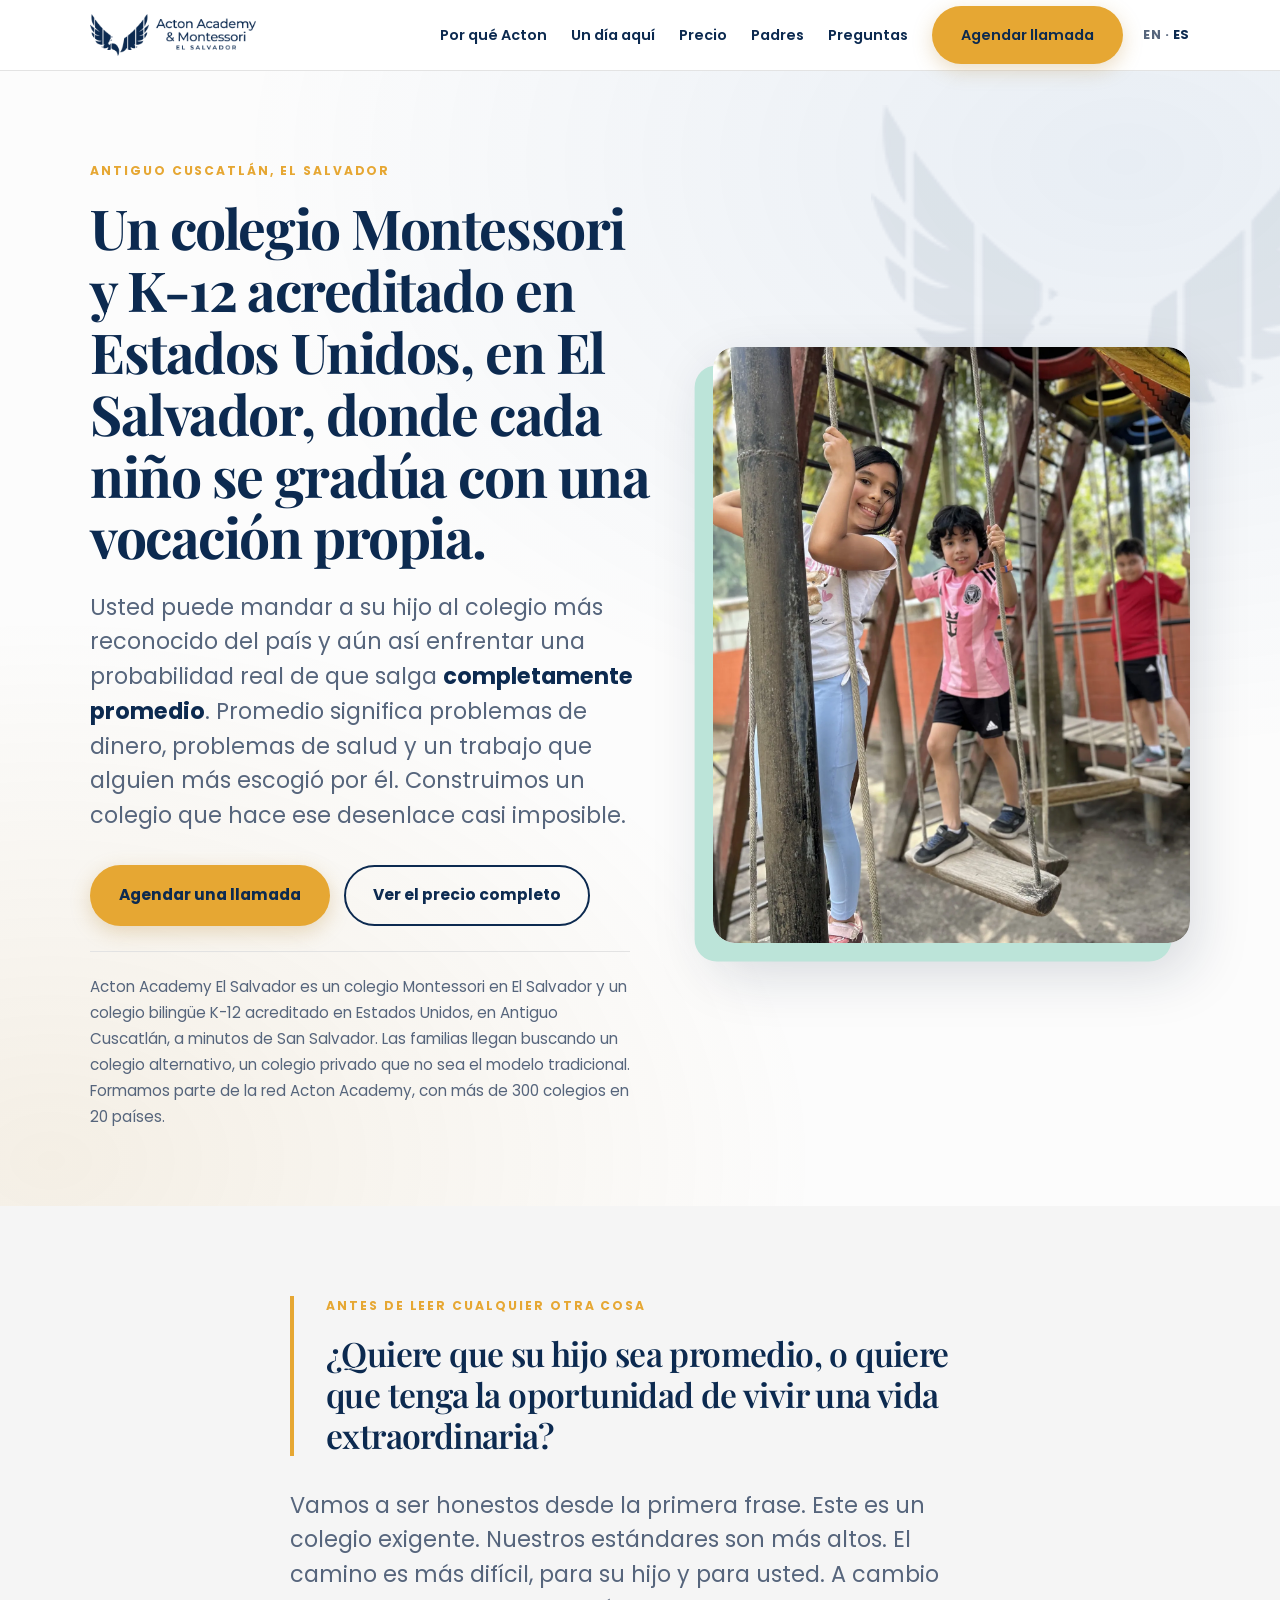
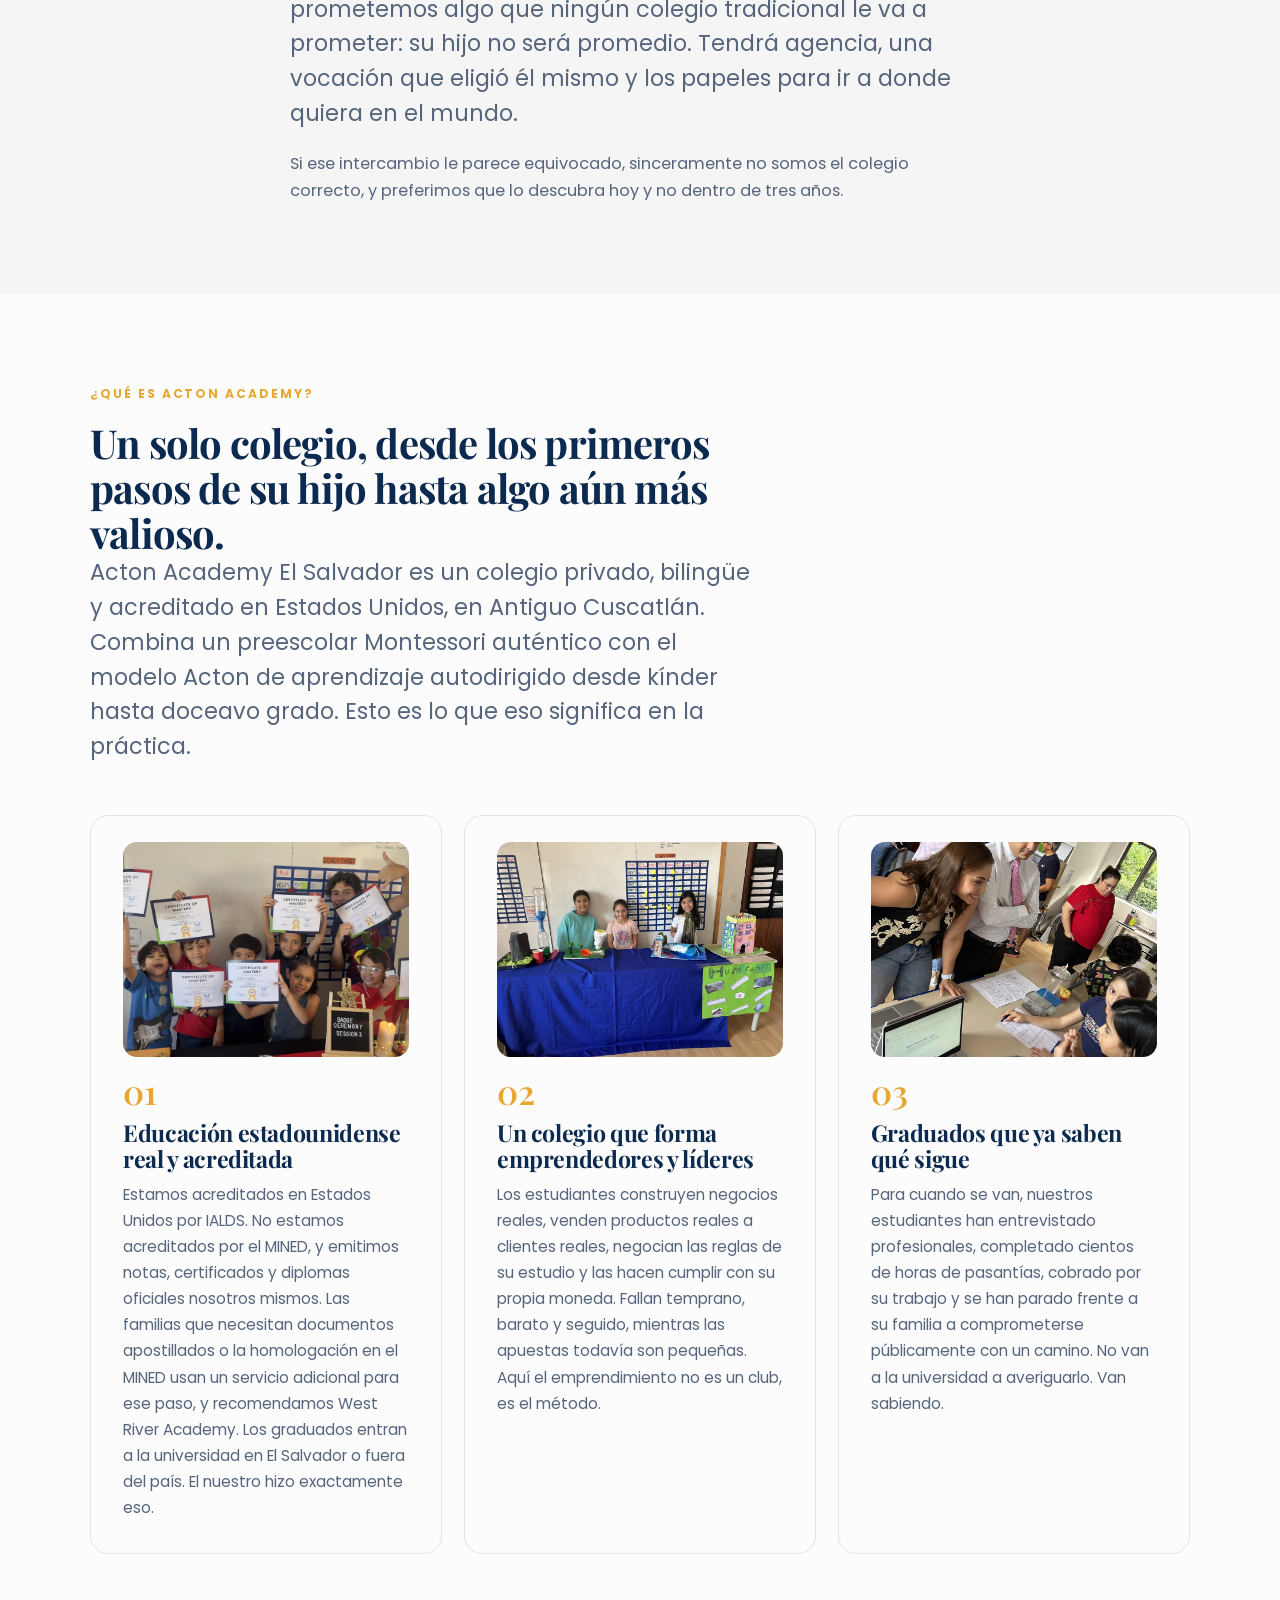
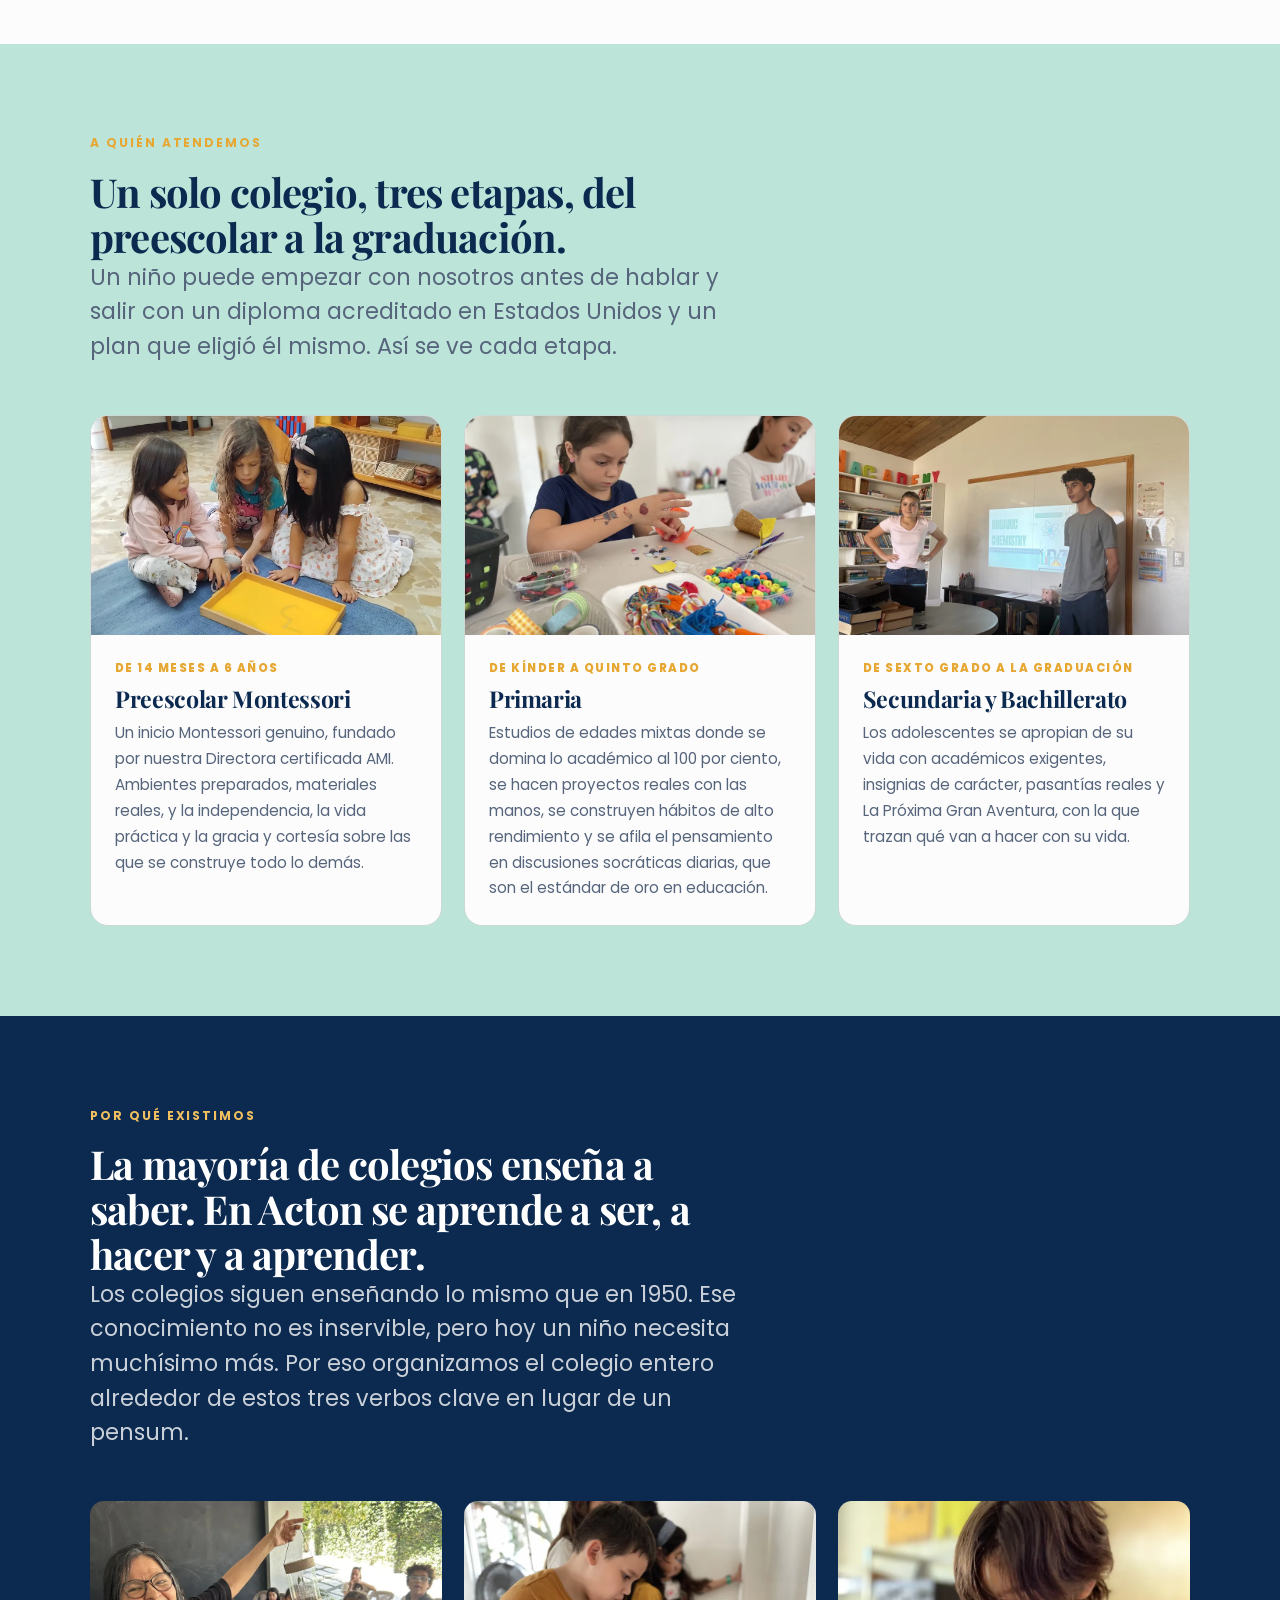
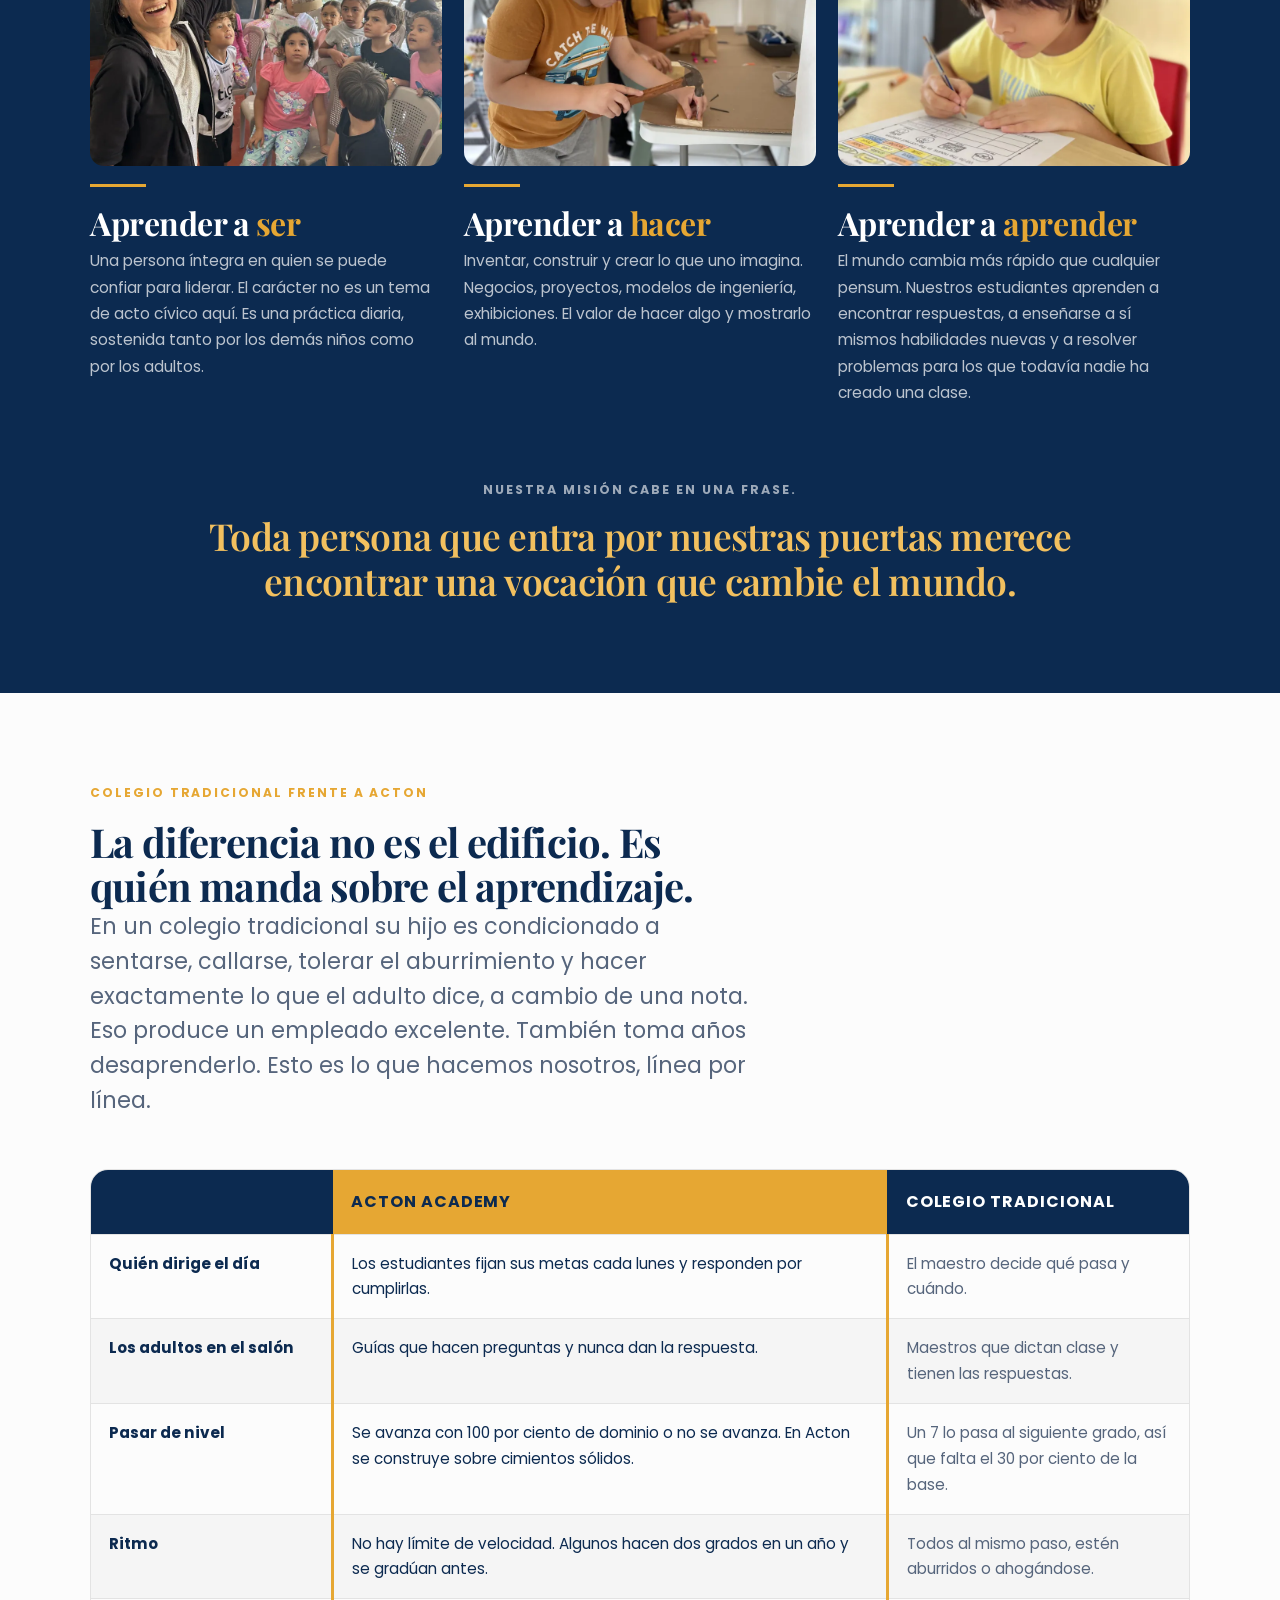
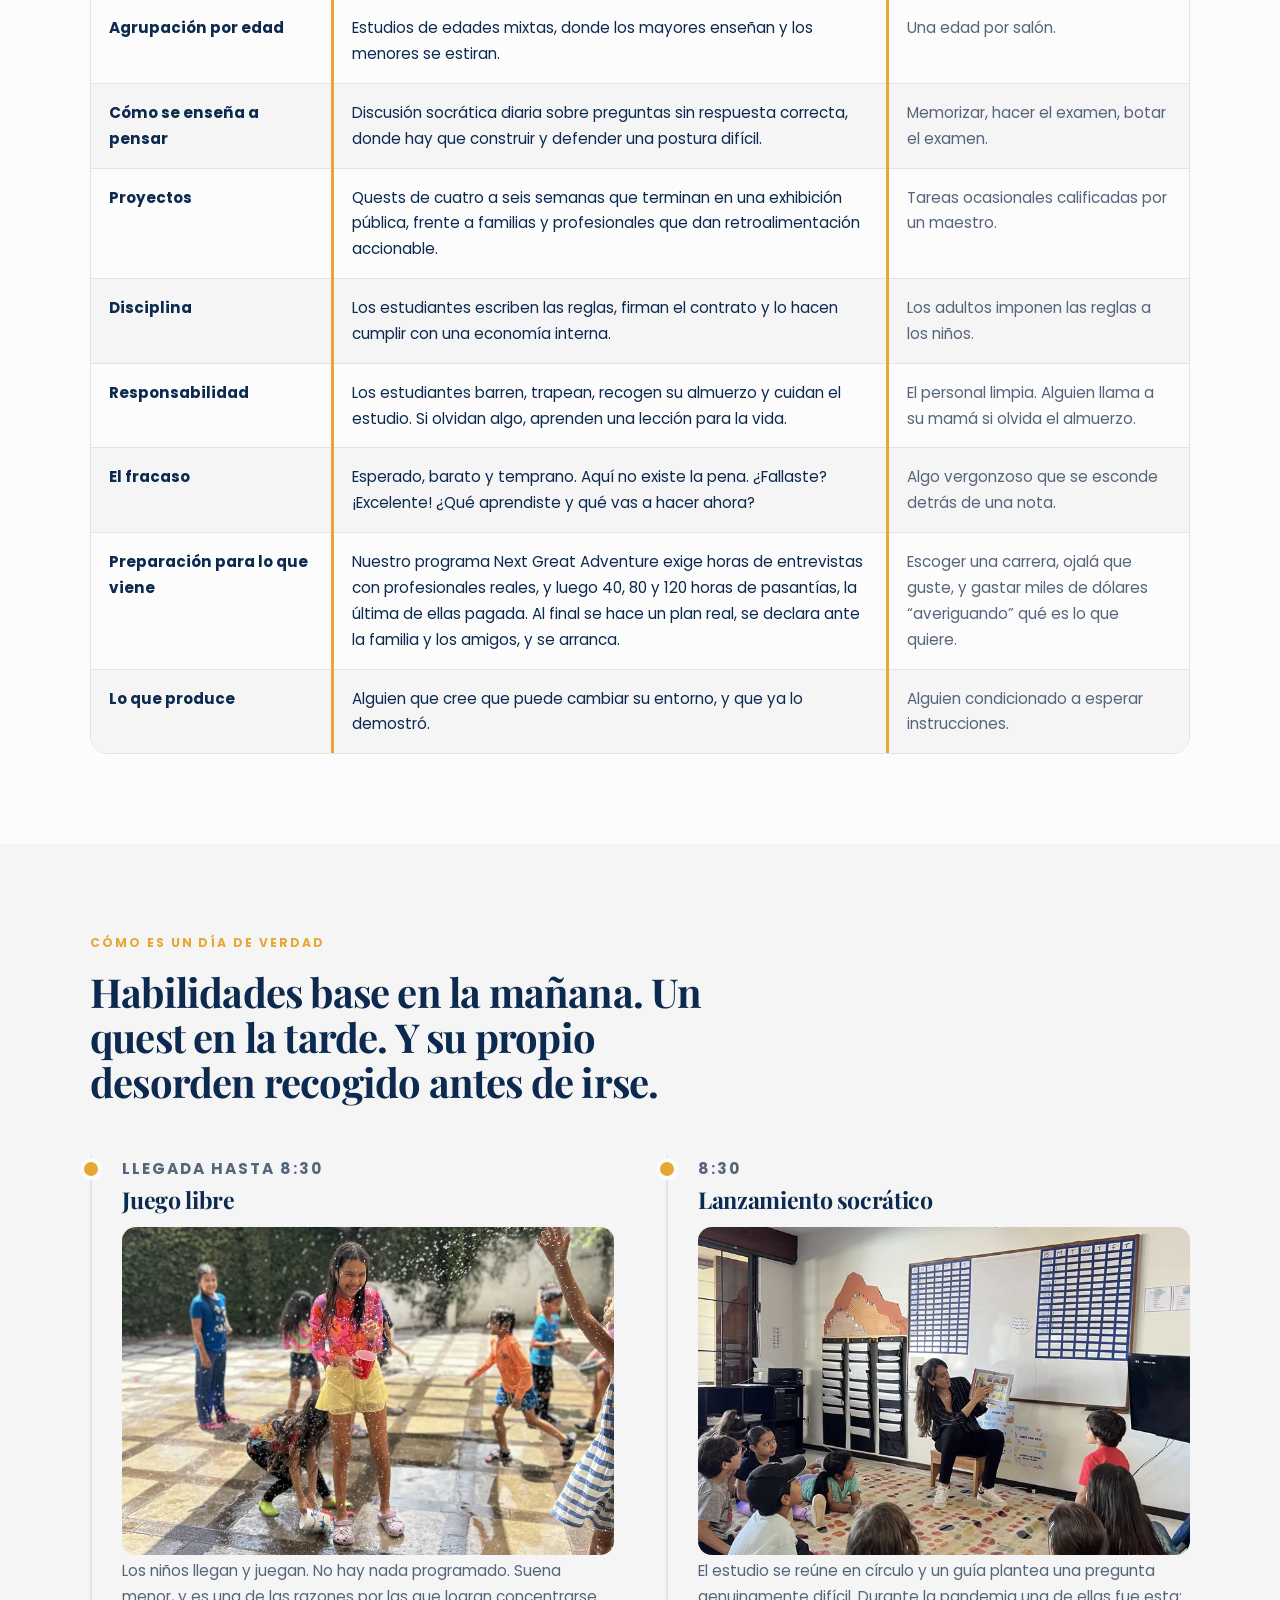
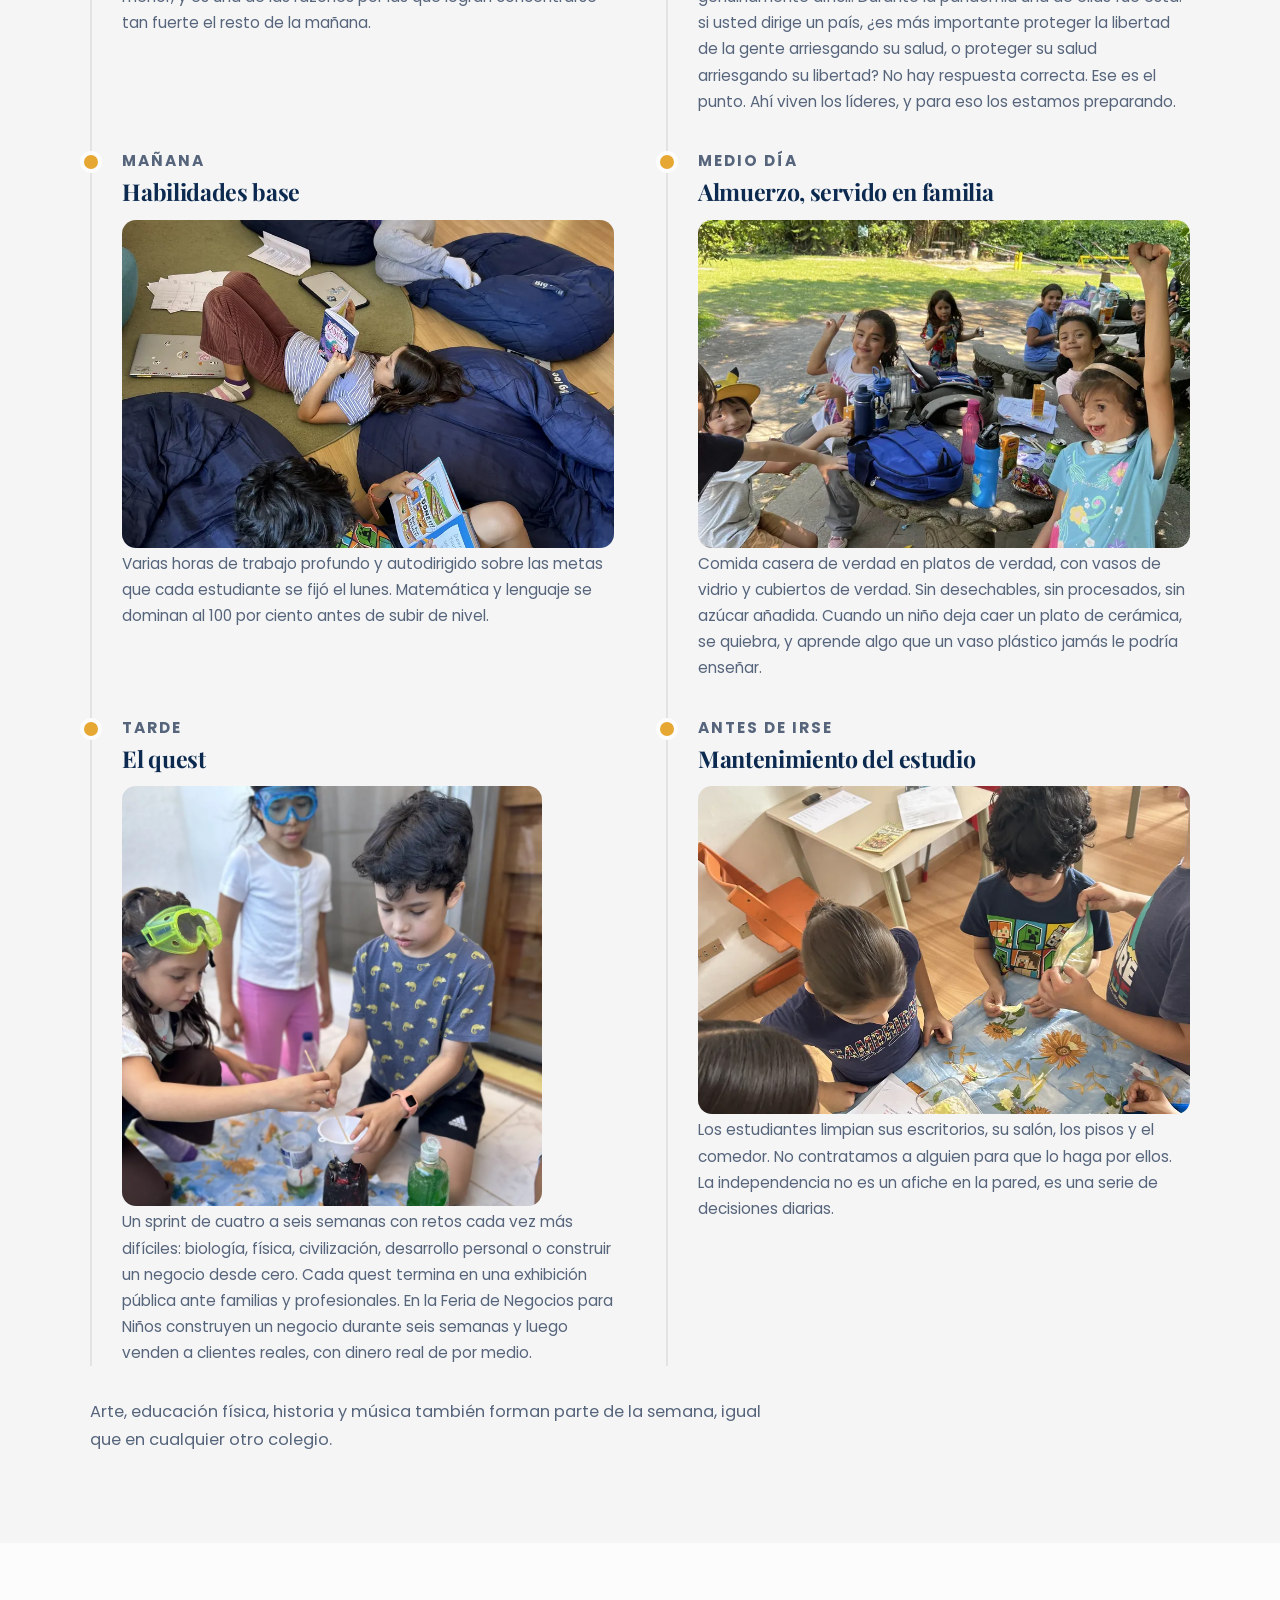
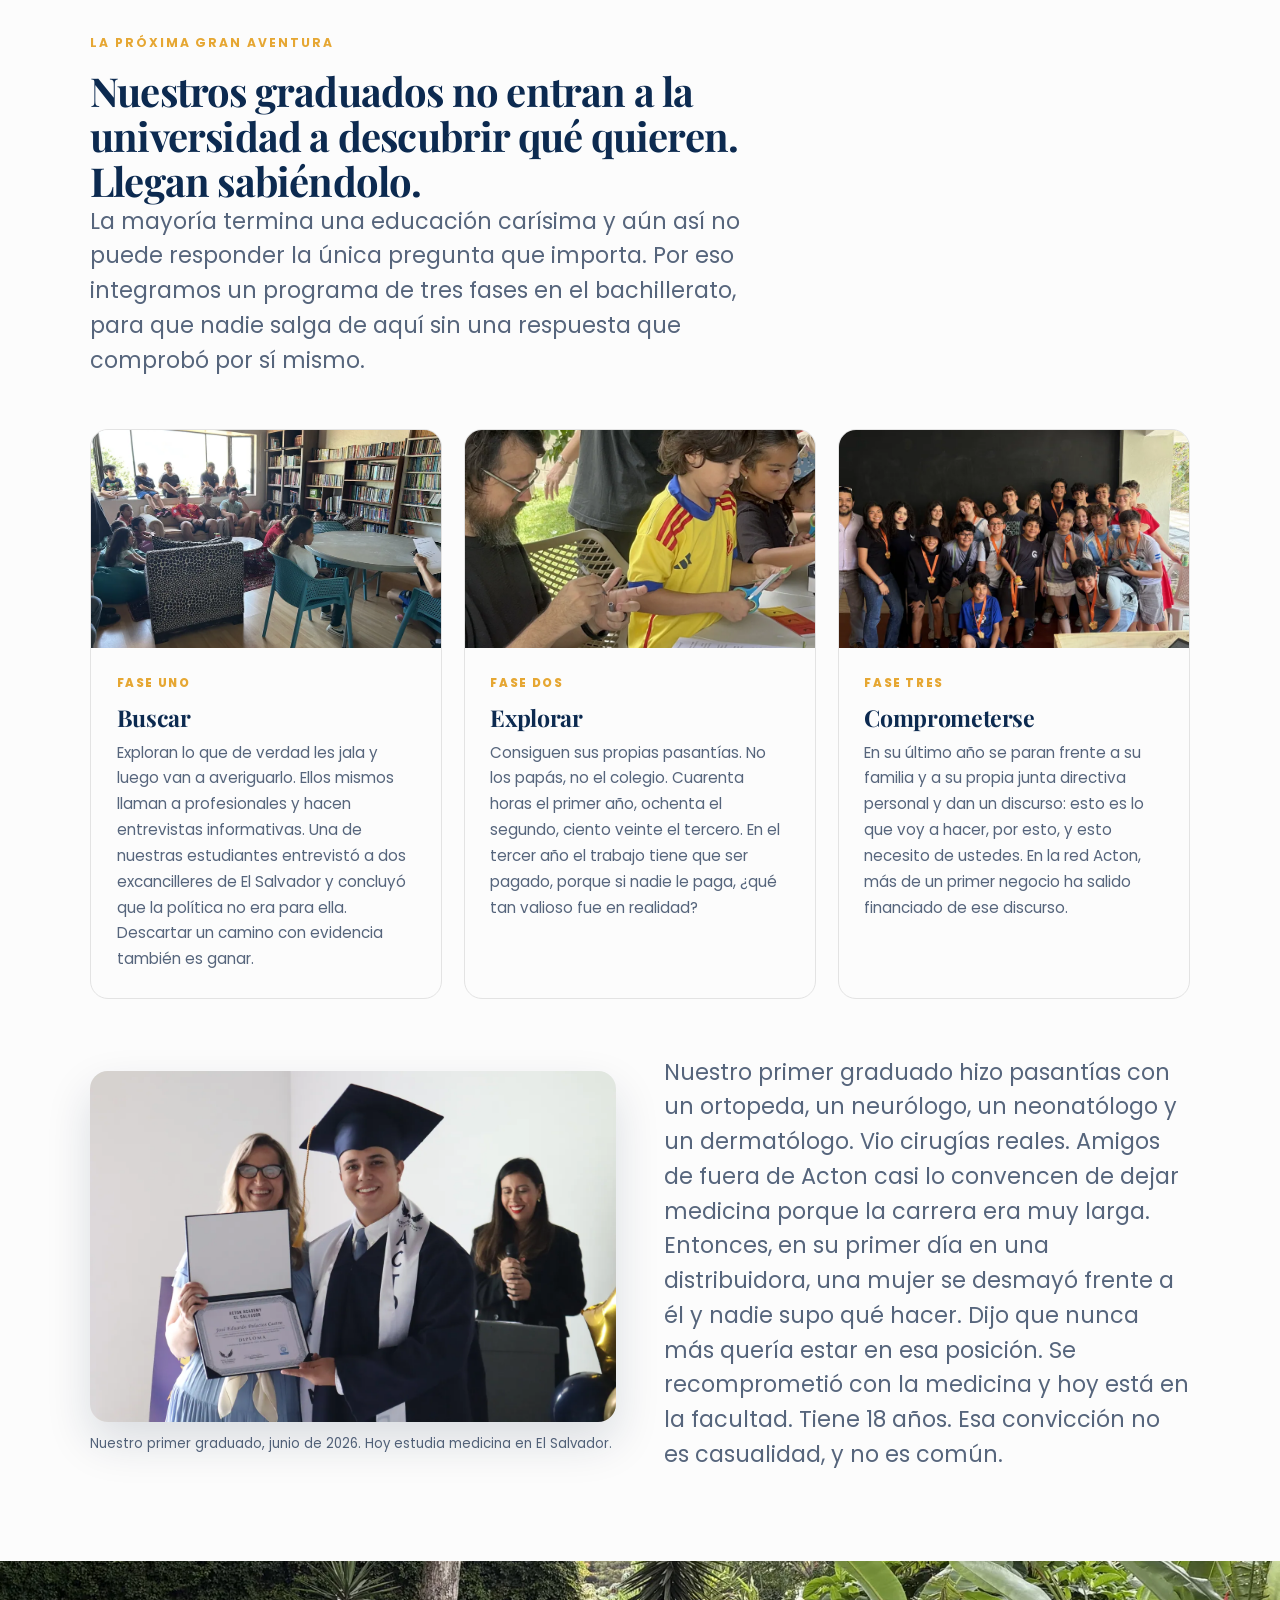
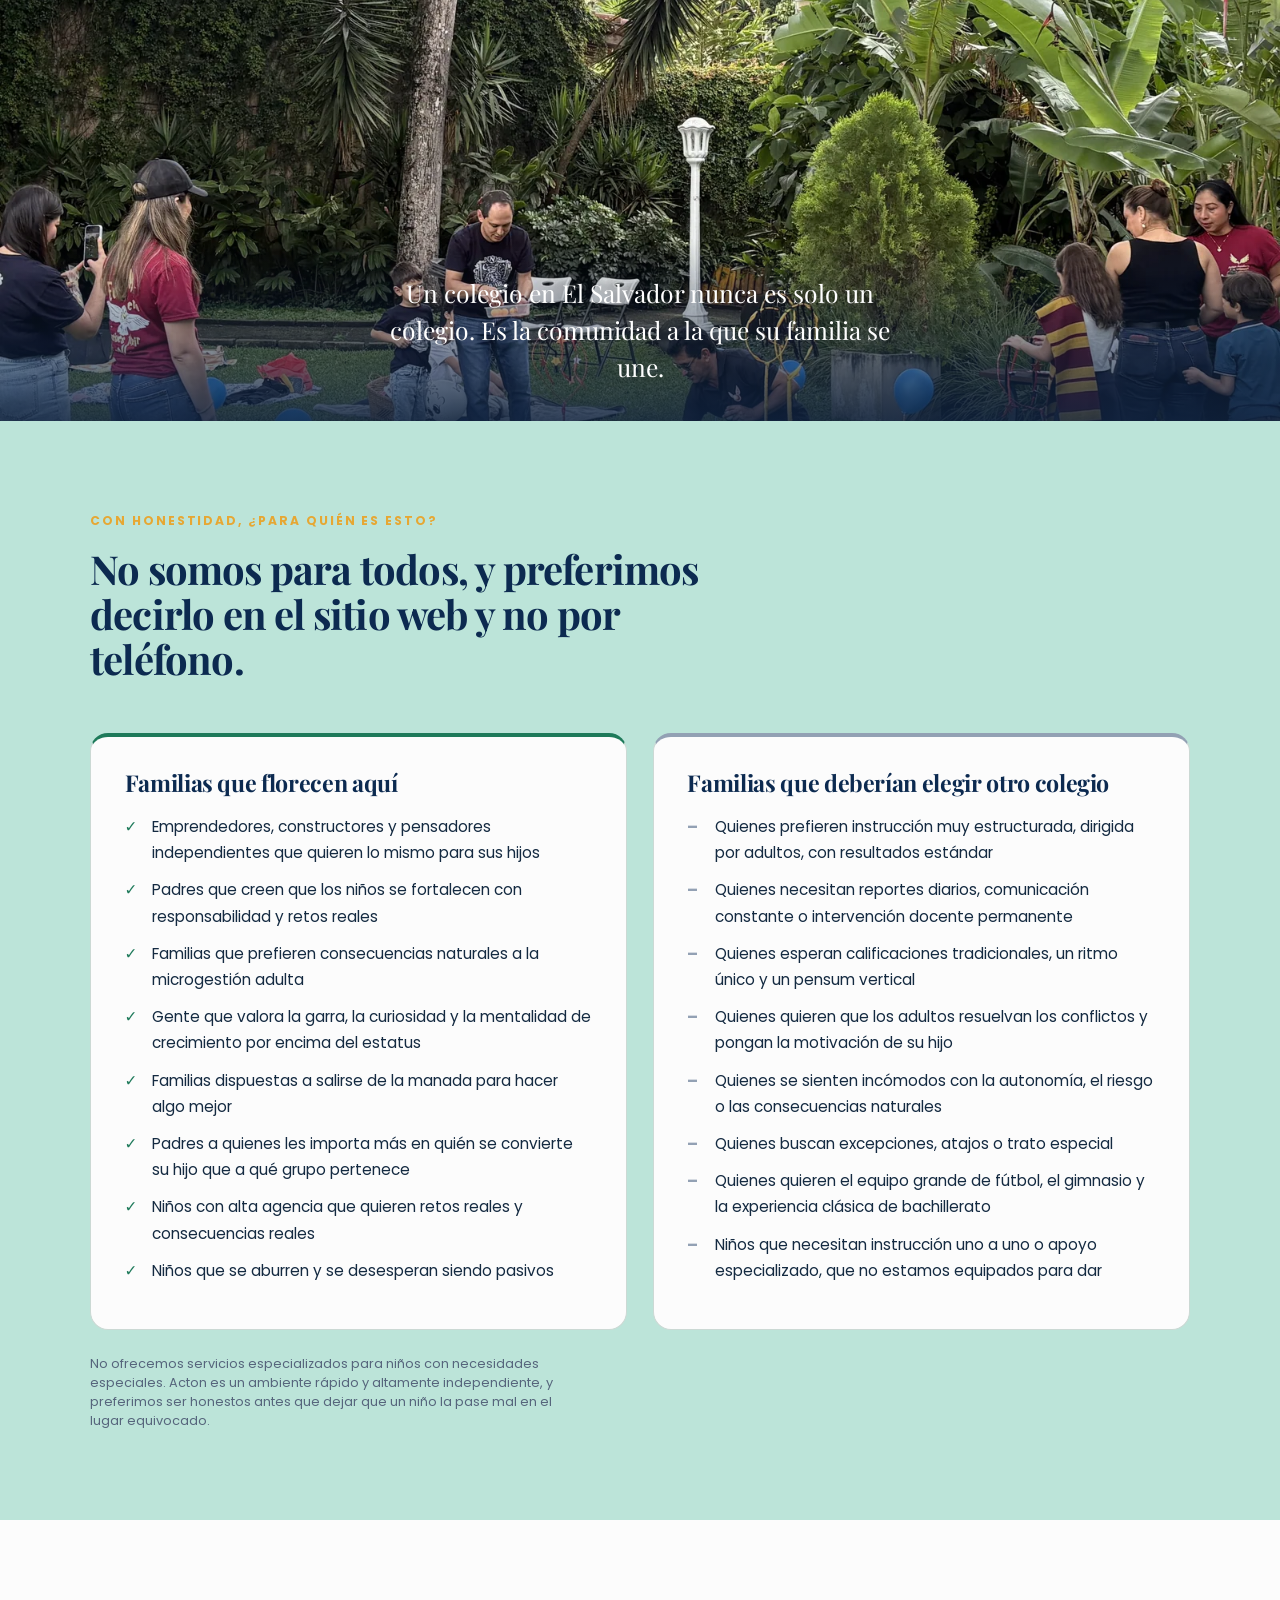
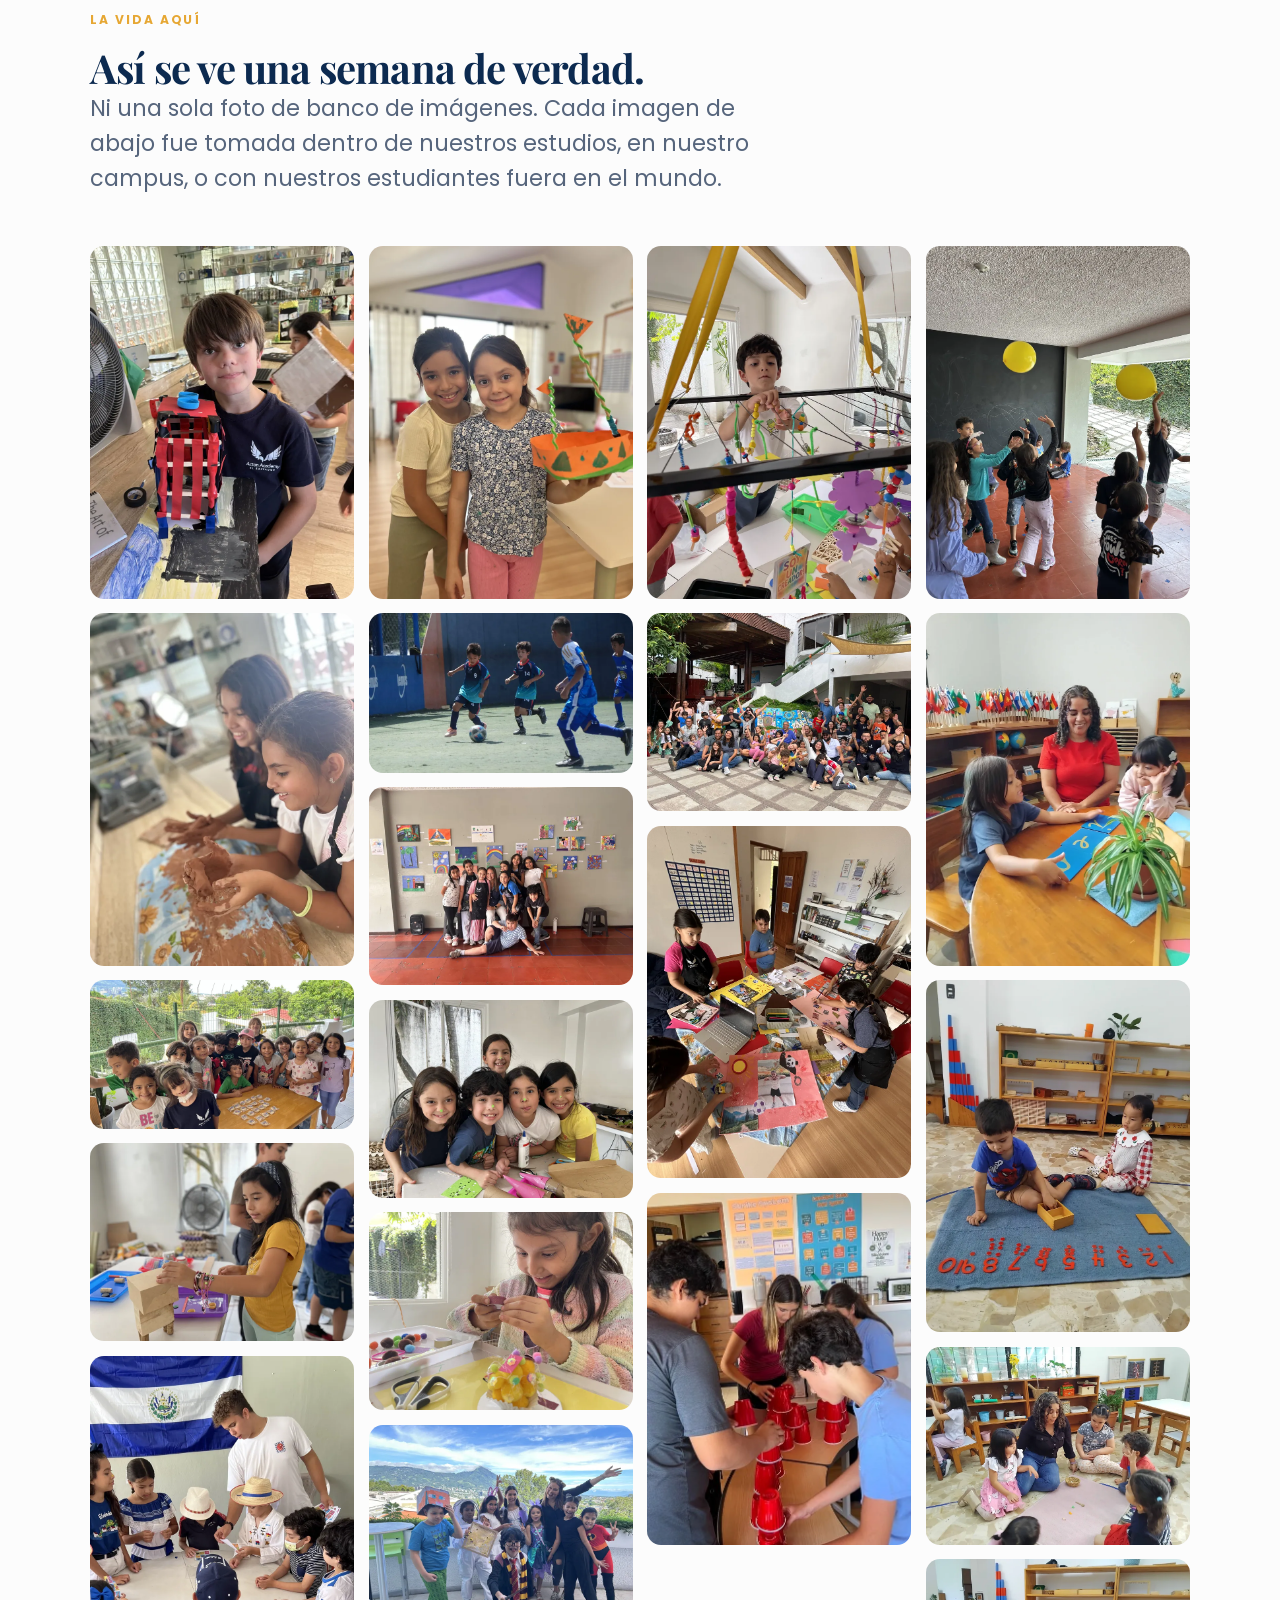
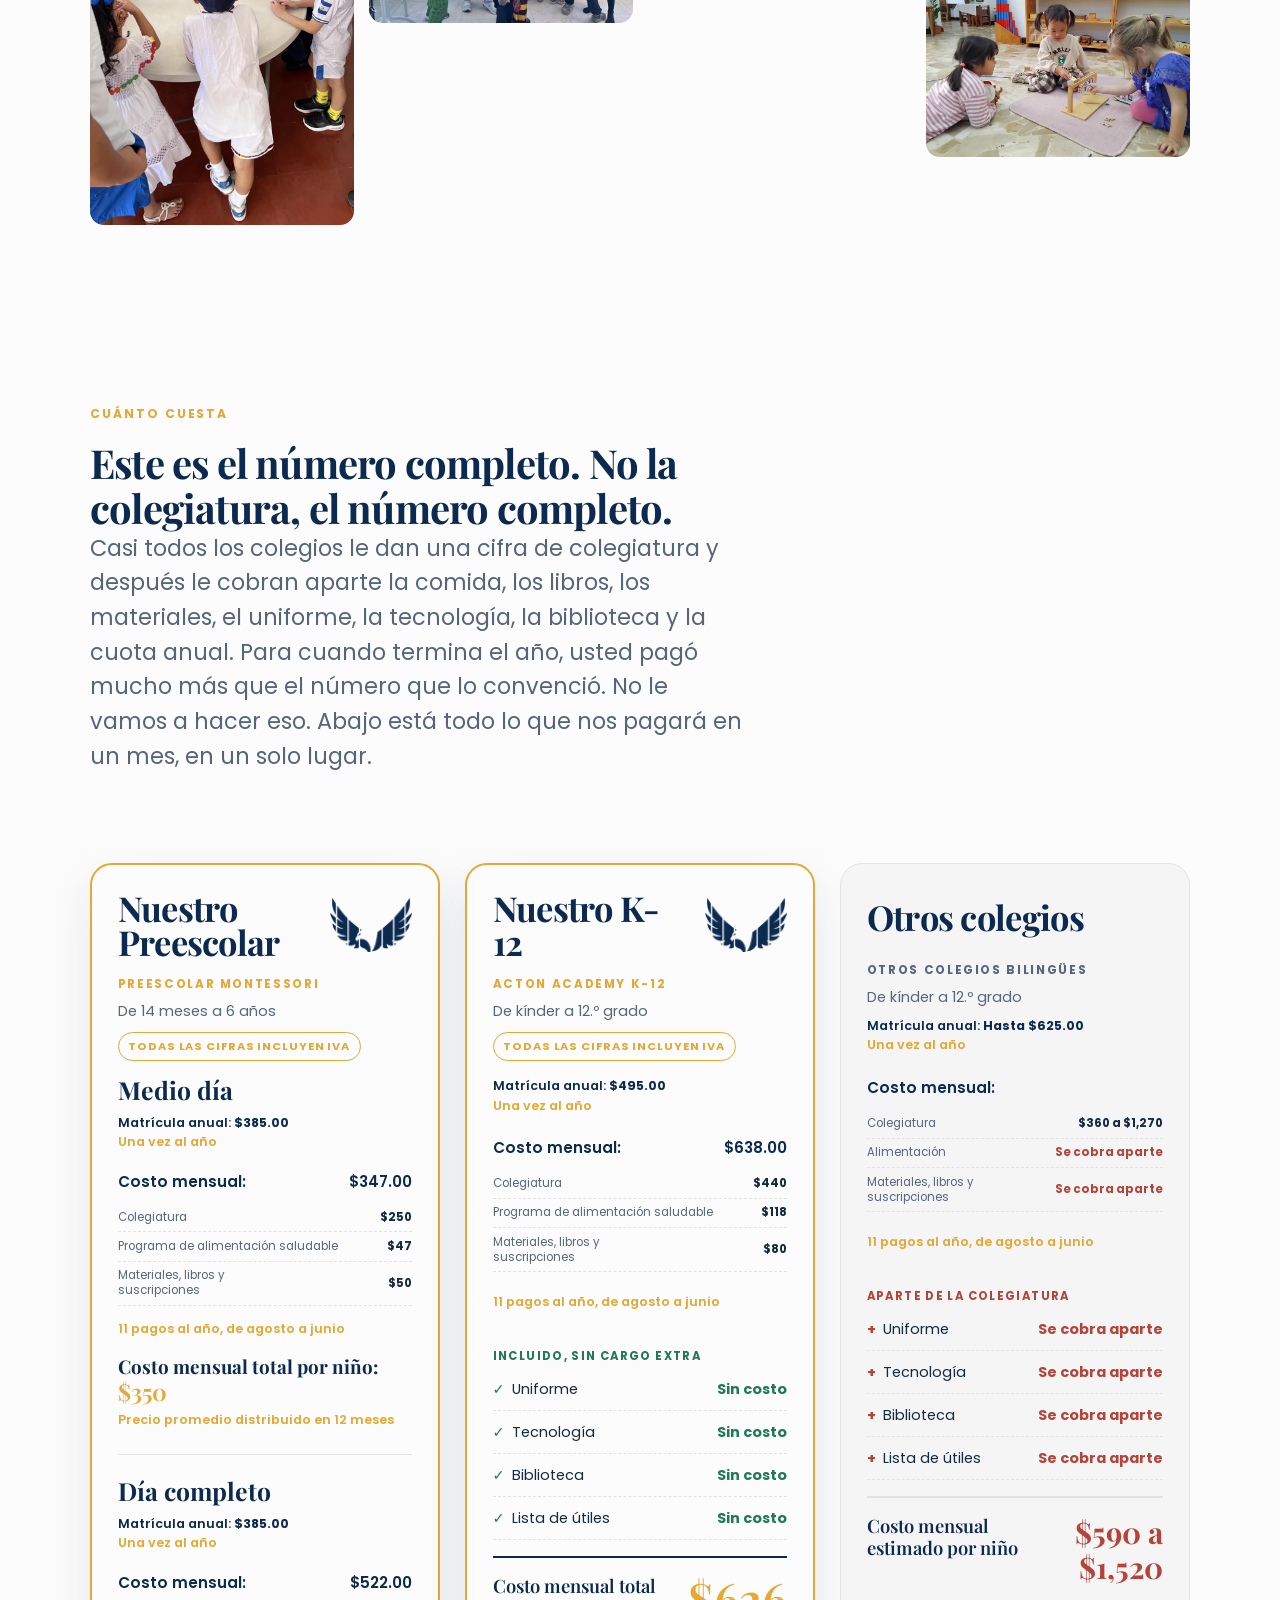
==== commit 31ecbe54: "Scope the IVA statement to our own prices only The IVA note under the grid read as if it covered the" ====
--- a/es/index.html
+++ b/es/index.html
@@ -492,6 +492,7 @@
             </div>
             <p class="tier">Preescolar Montessori</p>
             <p class="age">De 14 meses a 6 a&ntilde;os</p>
+            <p class="iva-tag">Todas las cifras incluyen IVA</p>
 
             <div class="day-block">
               <p class="day-title">Medio d&iacute;a</p>
@@ -531,6 +532,7 @@
             </div>
             <p class="tier">Acton Academy K-12</p>
             <p class="age">De k&iacute;nder a 12.&ordm; grado</p>
+            <p class="iva-tag">Todas las cifras incluyen IVA</p>
 
             <p class="enroll">Matr&iacute;cula anual: <span class="eval">$495.00</span></p>
             <p class="enroll-note">Una vez al a&ntilde;o</p>
@@ -591,7 +593,7 @@
           </div>
 
         </div>
-        <p class="price-note reveal"><strong>Todos los precios de esta p&aacute;gina ya incluyen IVA.</strong> No se agrega ning&uacute;n impuesto al final. Puede pagar por transferencia bancaria, con tarjeta de cr&eacute;dito mediante enlace de pago con un recargo del 4.8 por ciento, o en <strong>Bitcoin</strong>. No aceptamos efectivo.</p>
+        <p class="price-note reveal"><strong>Nuestros precios incluyen IVA, as&iacute; que no se agrega nada al final.</strong> Puede pagarnos por transferencia bancaria, con tarjeta de cr&eacute;dito mediante enlace de pago con un recargo del 4.8 por ciento, o en <strong>Bitcoin</strong>. No aceptamos efectivo. Las cifras de la columna de otros colegios son los n&uacute;meros que ellos mismos publican, y no podemos decir qu&eacute; incluye cada uno.</p>
       </div>
 
       <div class="section-head reveal" style="margin-top:clamp(2.5rem,5vw,3.5rem);margin-bottom:0">
--- a/assets/css/styles.css
+++ b/assets/css/styles.css
@@ -337,7 +337,10 @@
 
 #eky-pricing .tier{font-size:.74rem;font-weight:700;letter-spacing:.14em;text-transform:uppercase;color:var(--accent);margin-bottom:.3rem}
 #eky-pricing .tier--other{color:var(--muted)}
-#eky-pricing .age{color:var(--muted);font-size:.9rem;font-weight:400;margin:0 0 1.2rem}
+#eky-pricing .age{color:var(--muted);font-size:.9rem;font-weight:400;margin:0 0 .55rem}
+#eky-pricing .iva-tag{display:inline-block;align-self:flex-start;margin:0 0 1.1rem;padding:.24rem .6rem;
+  border:1px solid var(--accent);border-radius:999px;background:transparent;
+  font-size:.7rem;font-weight:700;letter-spacing:.08em;text-transform:uppercase;color:var(--accent)}
 
 #eky-pricing .enroll{font-size:clamp(.78rem,4cqi,1.05rem);color:var(--ink);font-weight:600;line-height:1.3;white-space:nowrap}
 #eky-pricing .enroll .eval{font-weight:700}
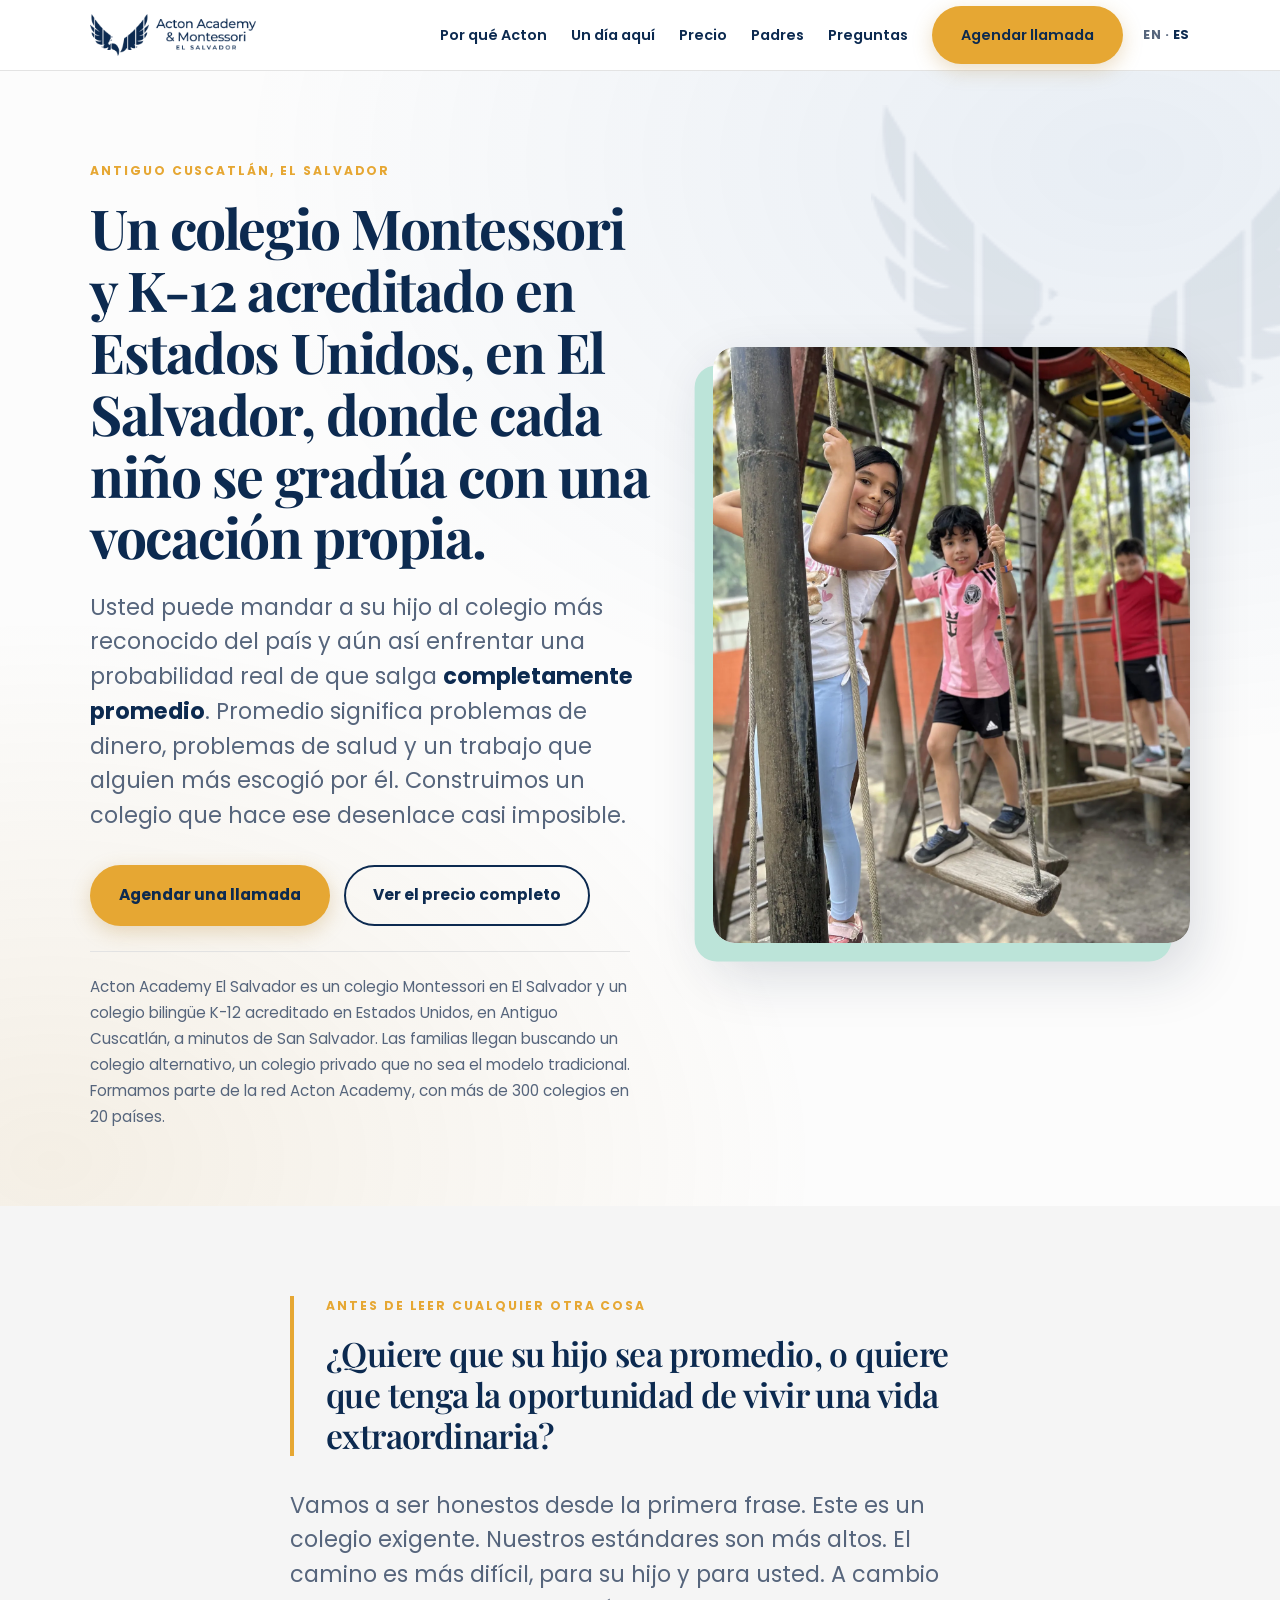
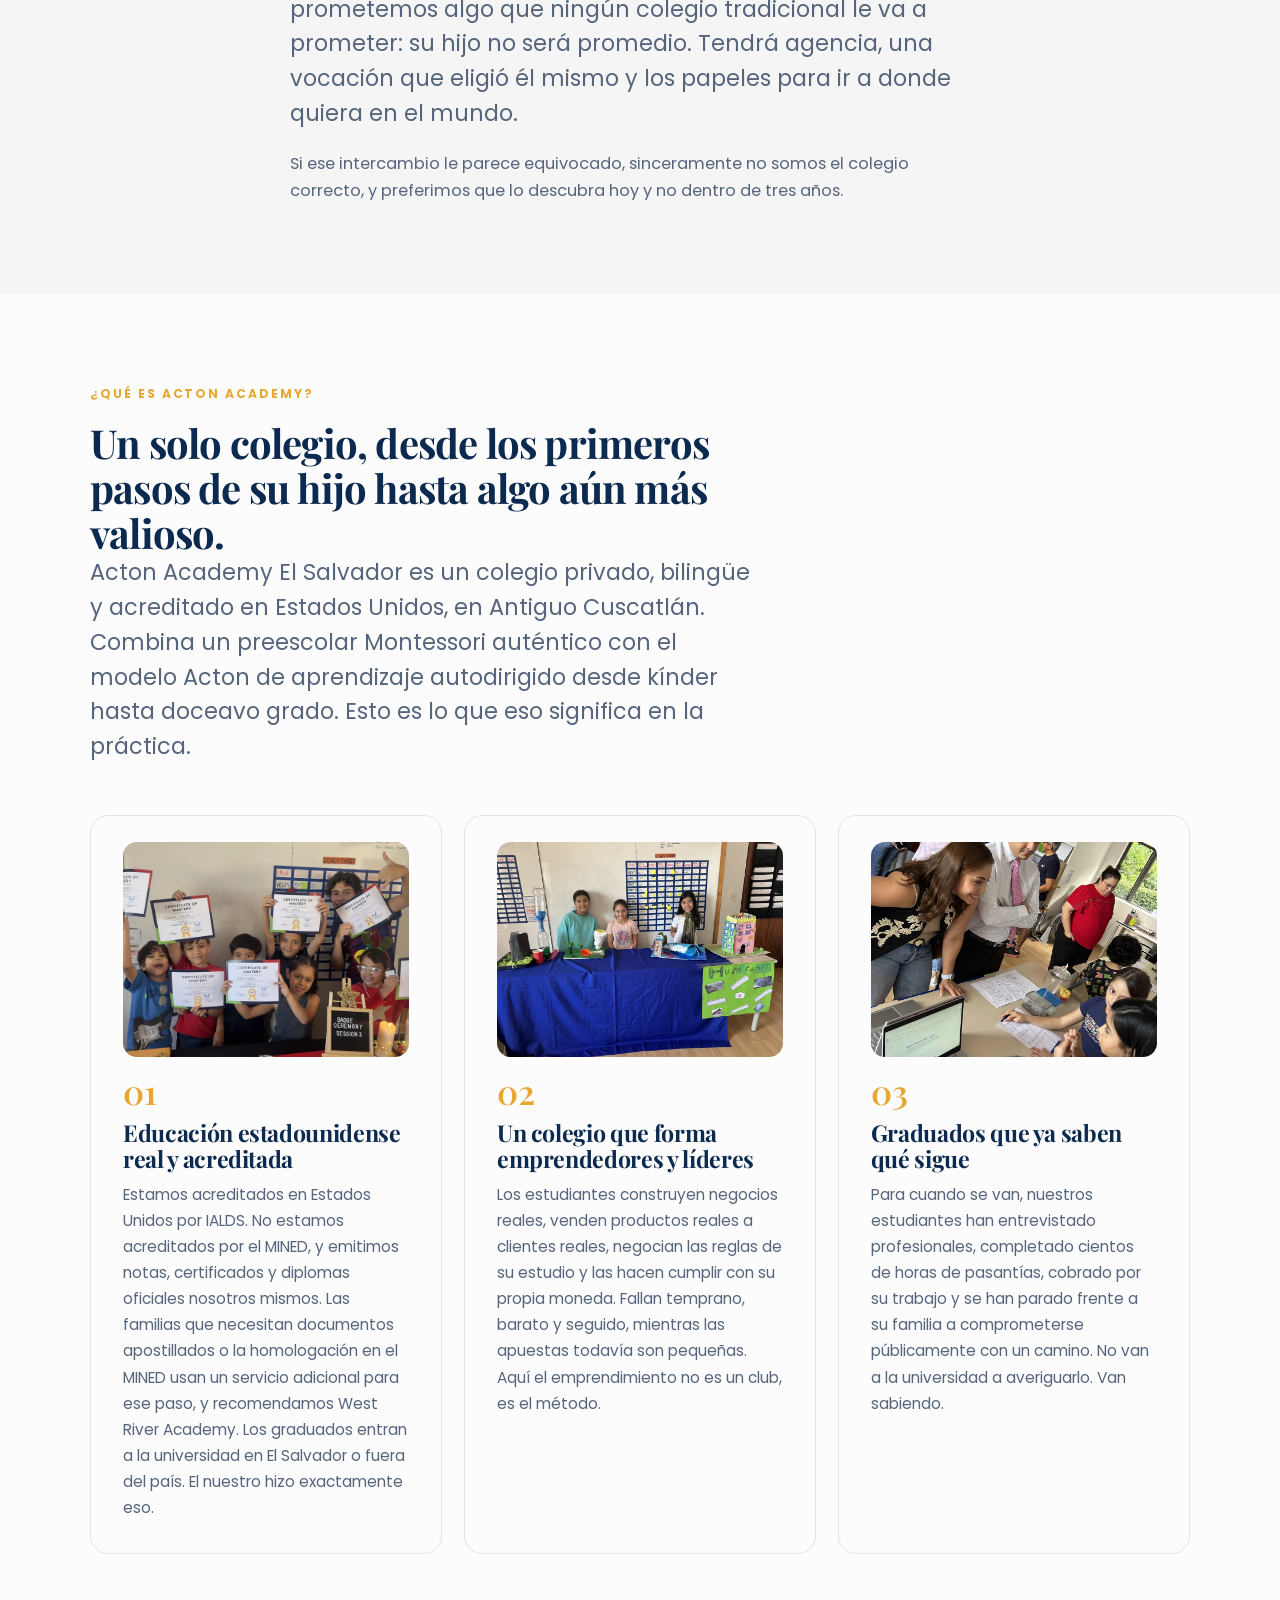
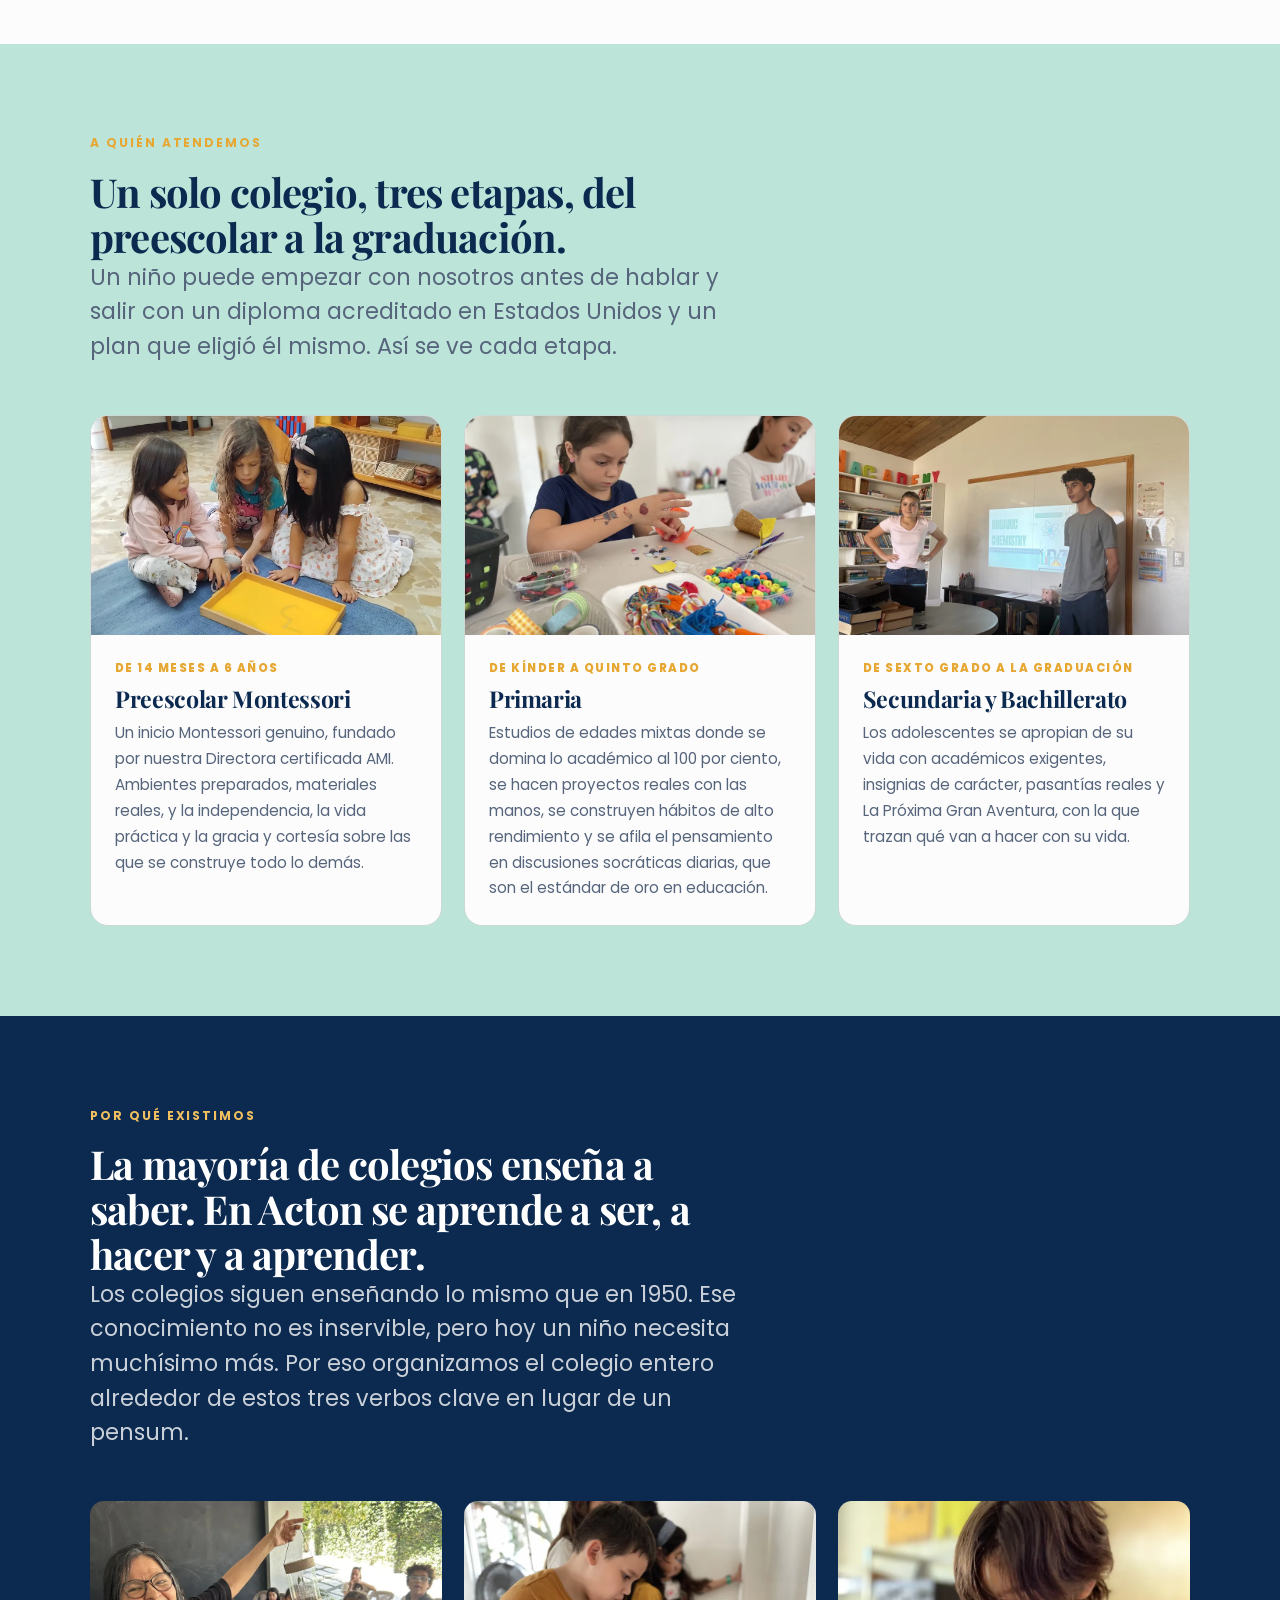
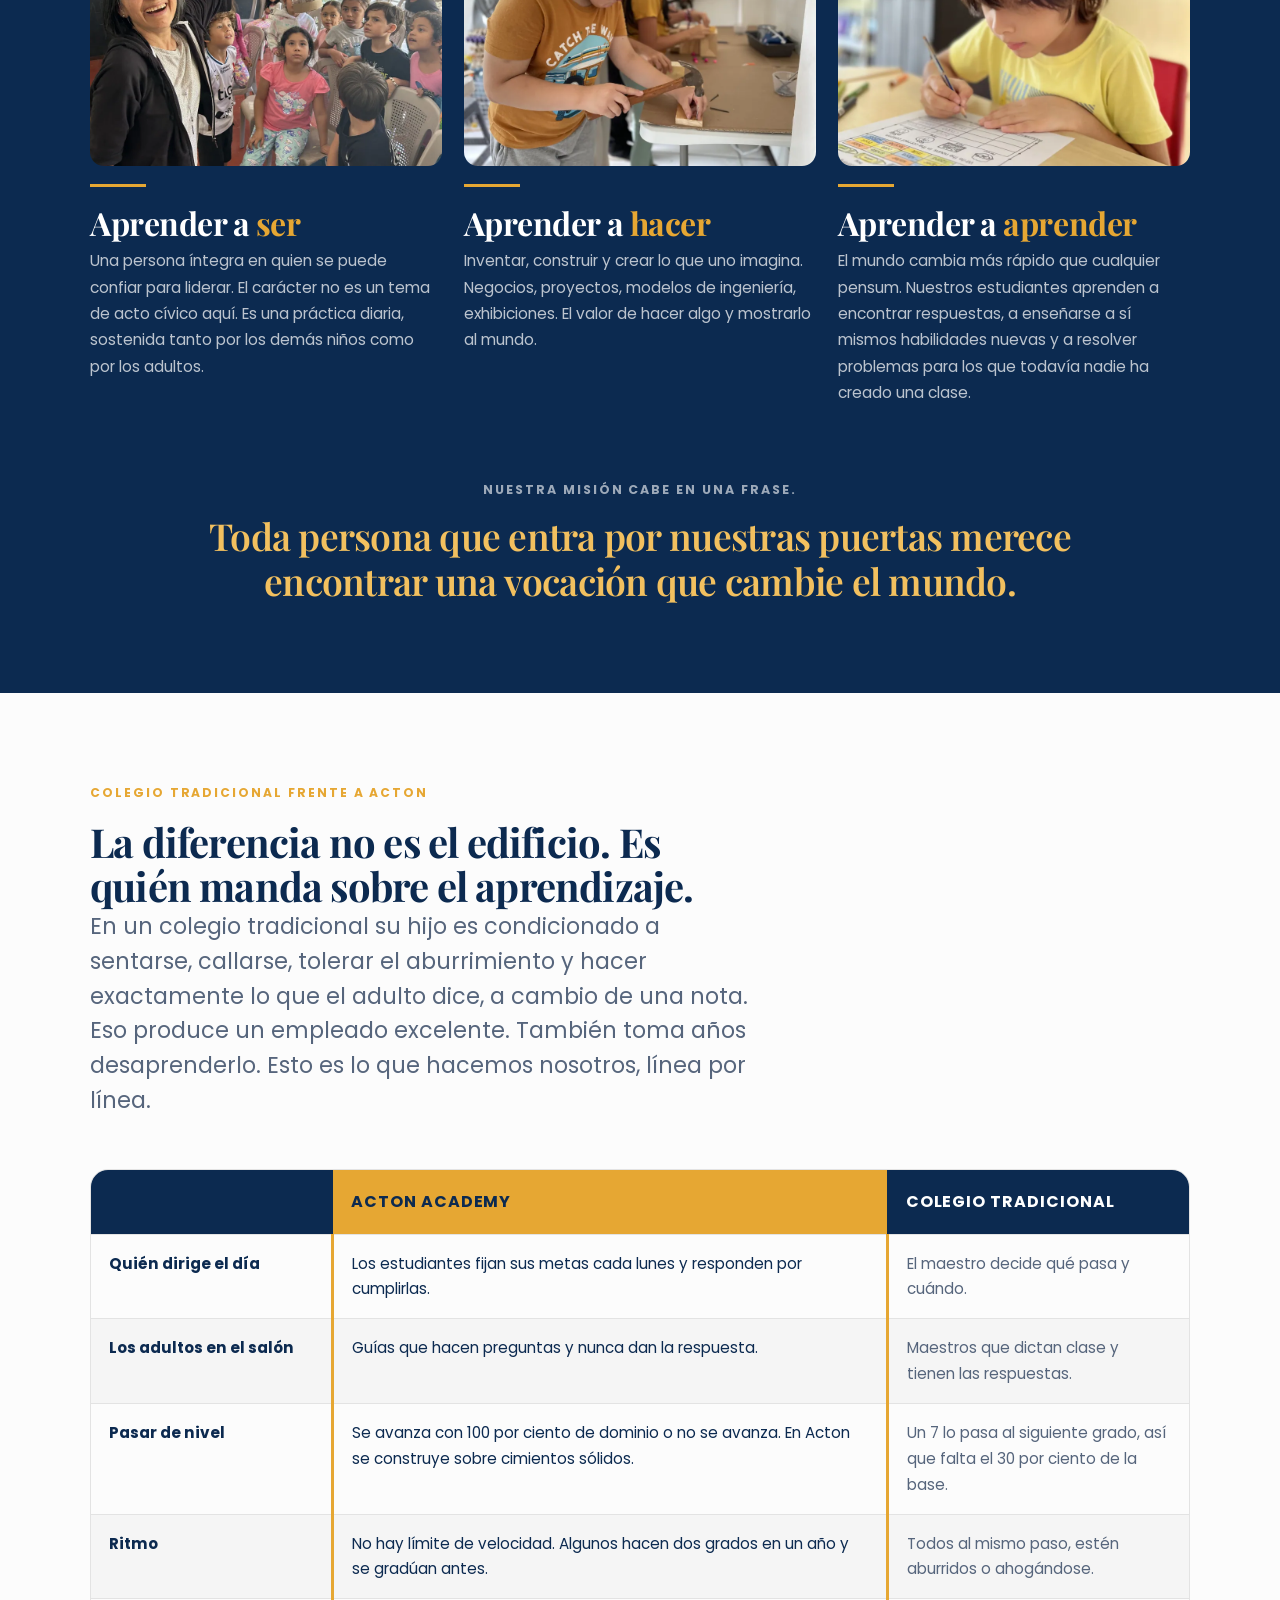
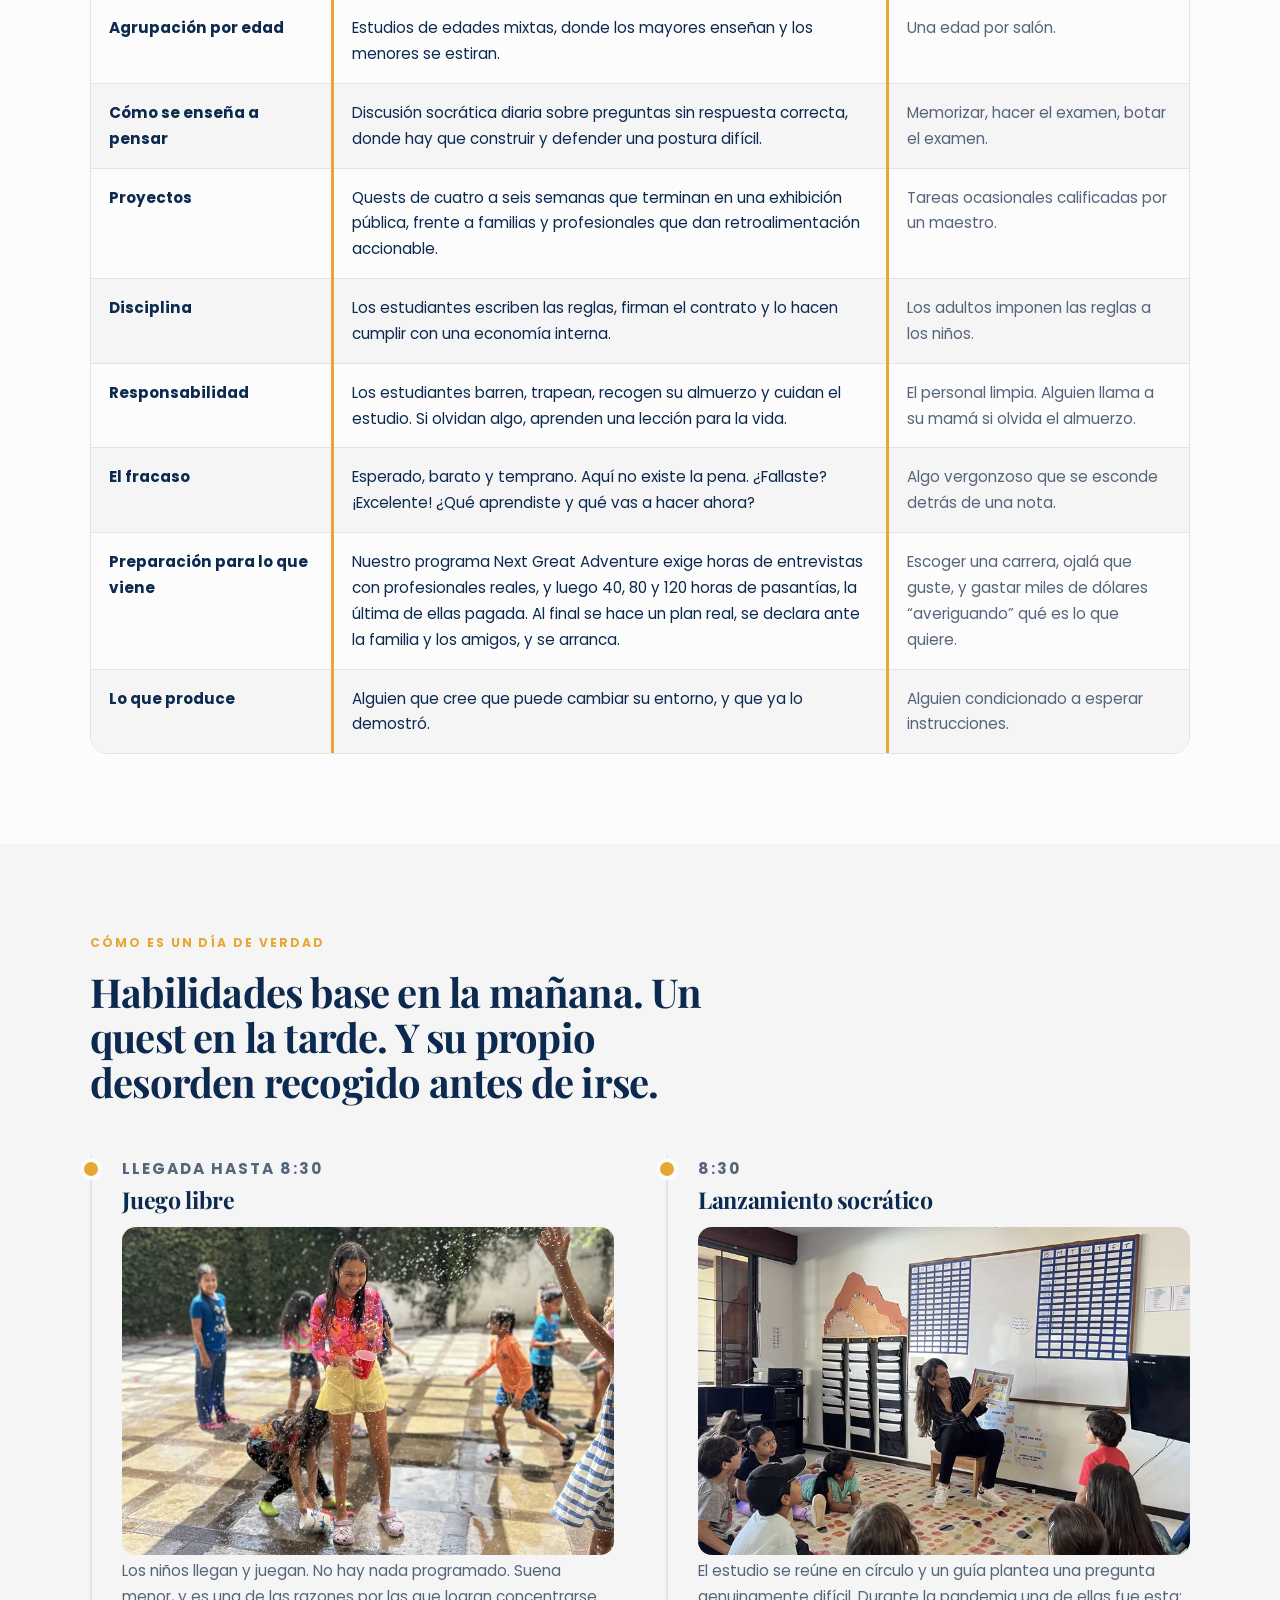
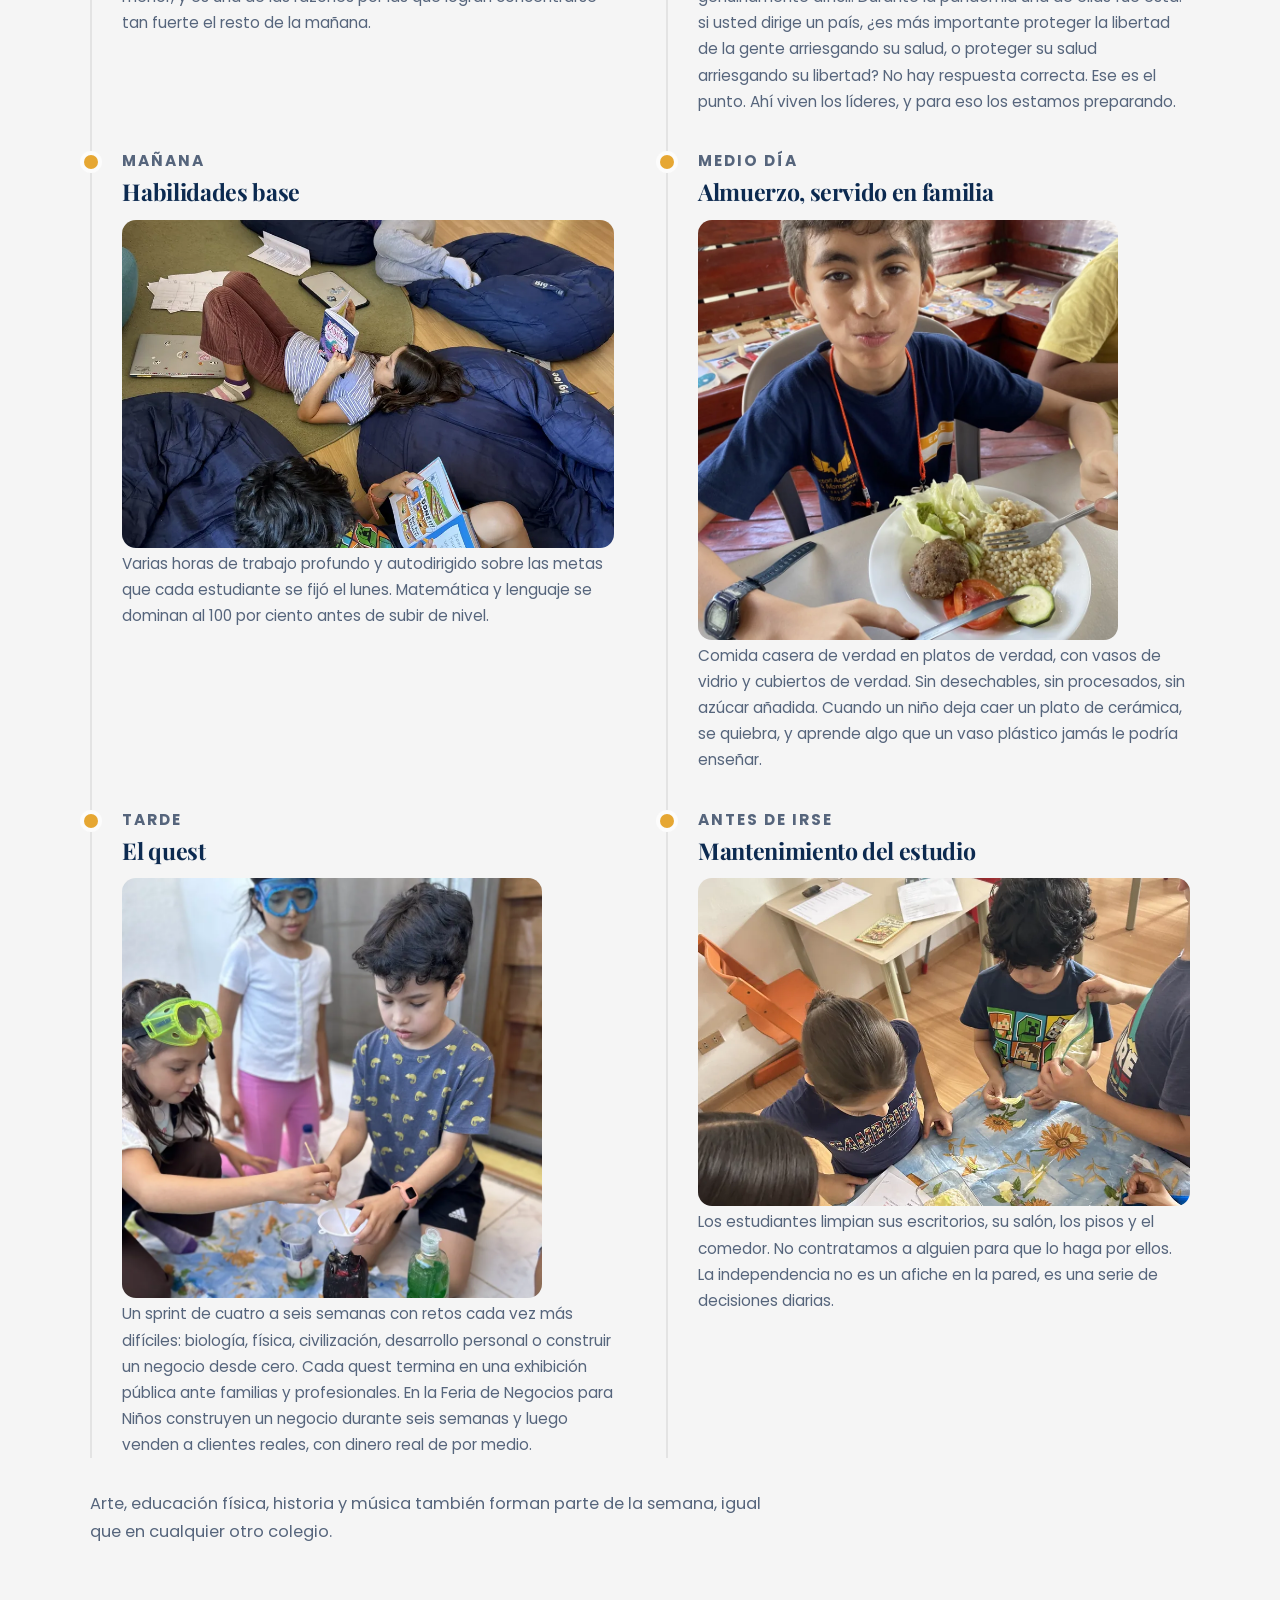
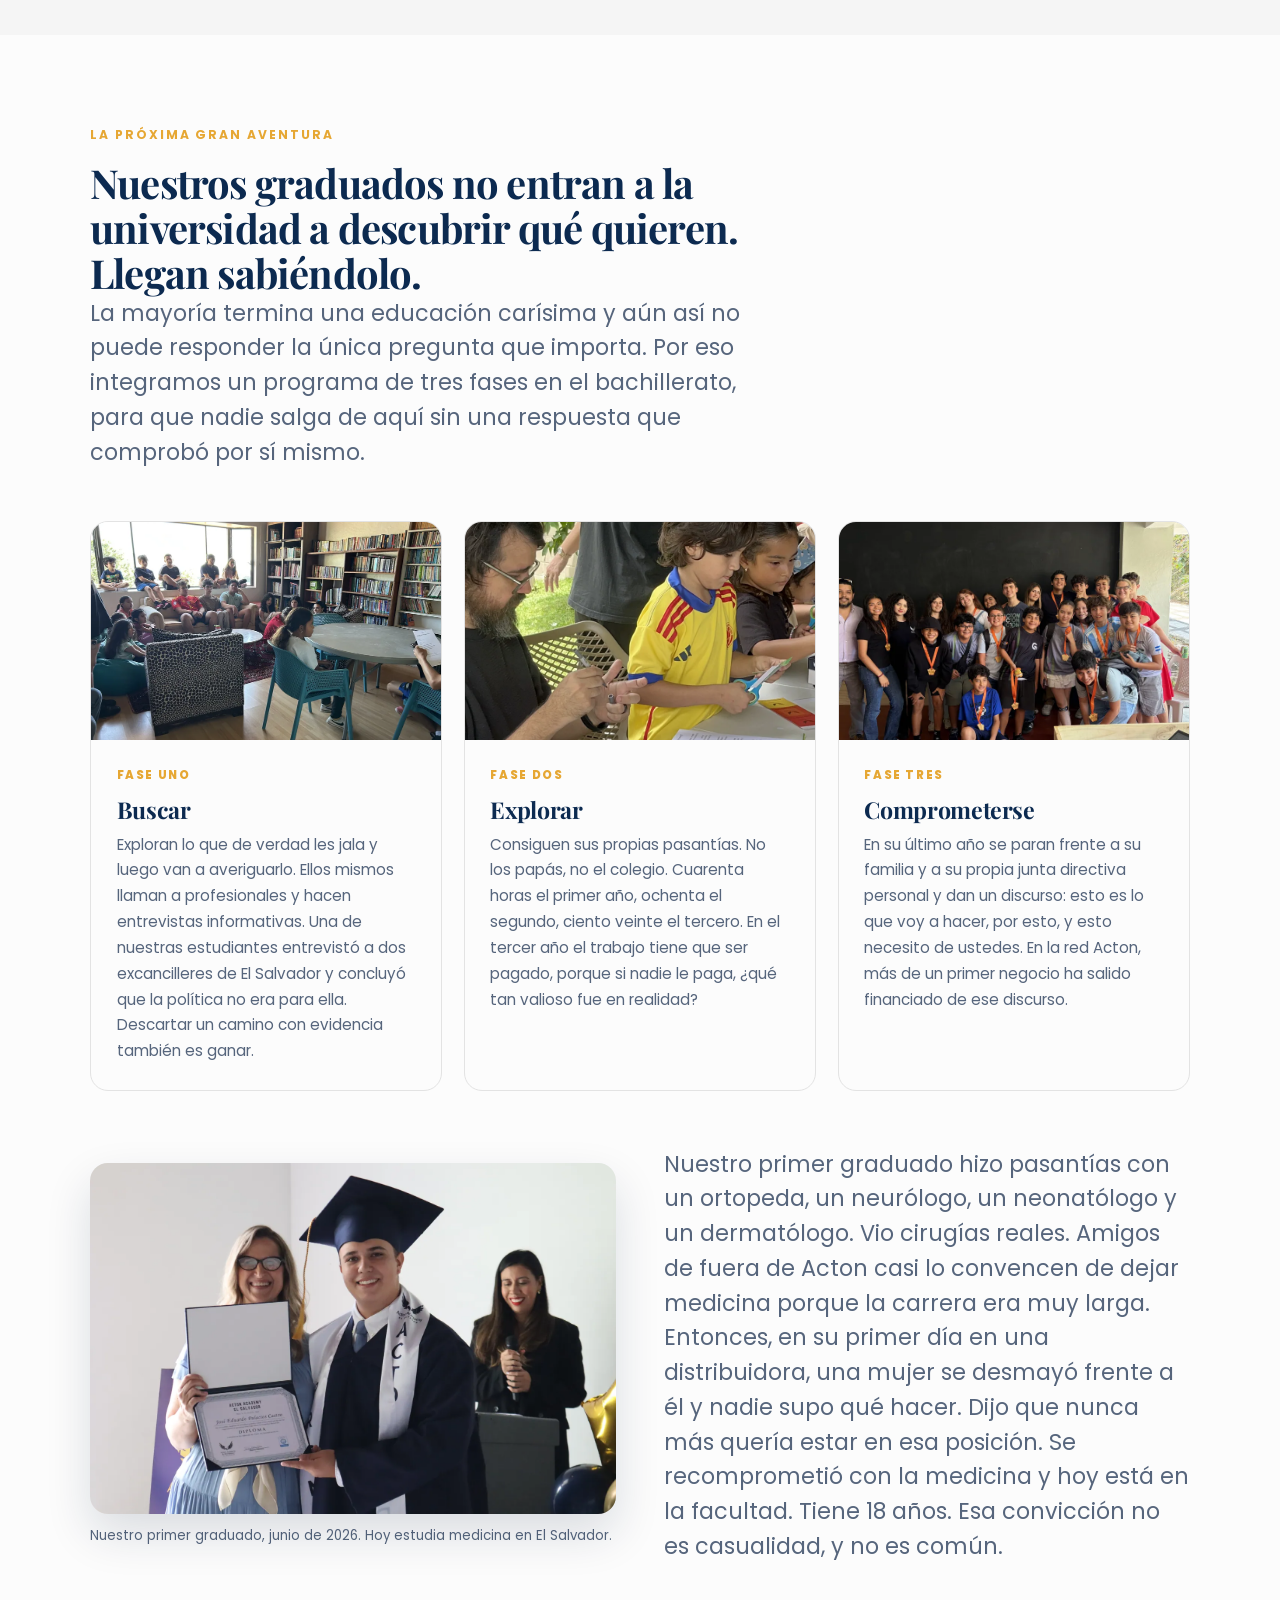
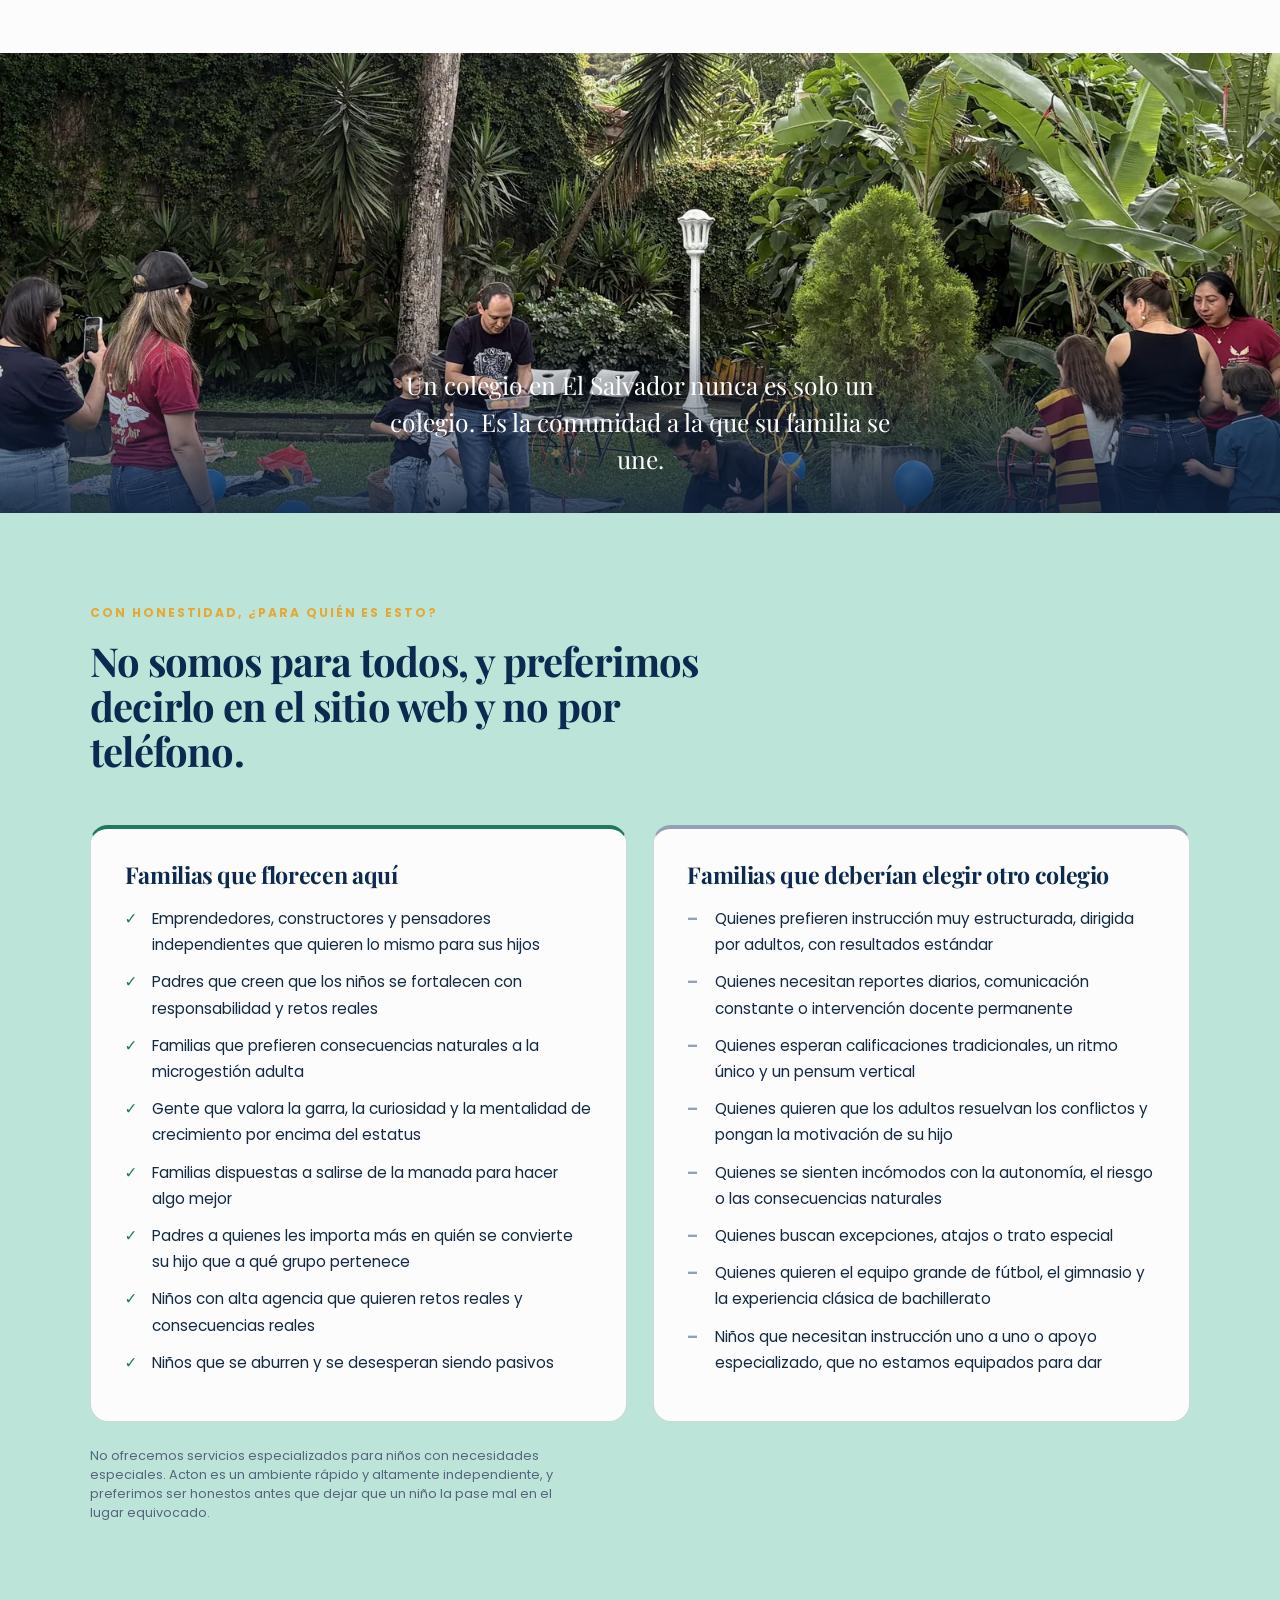
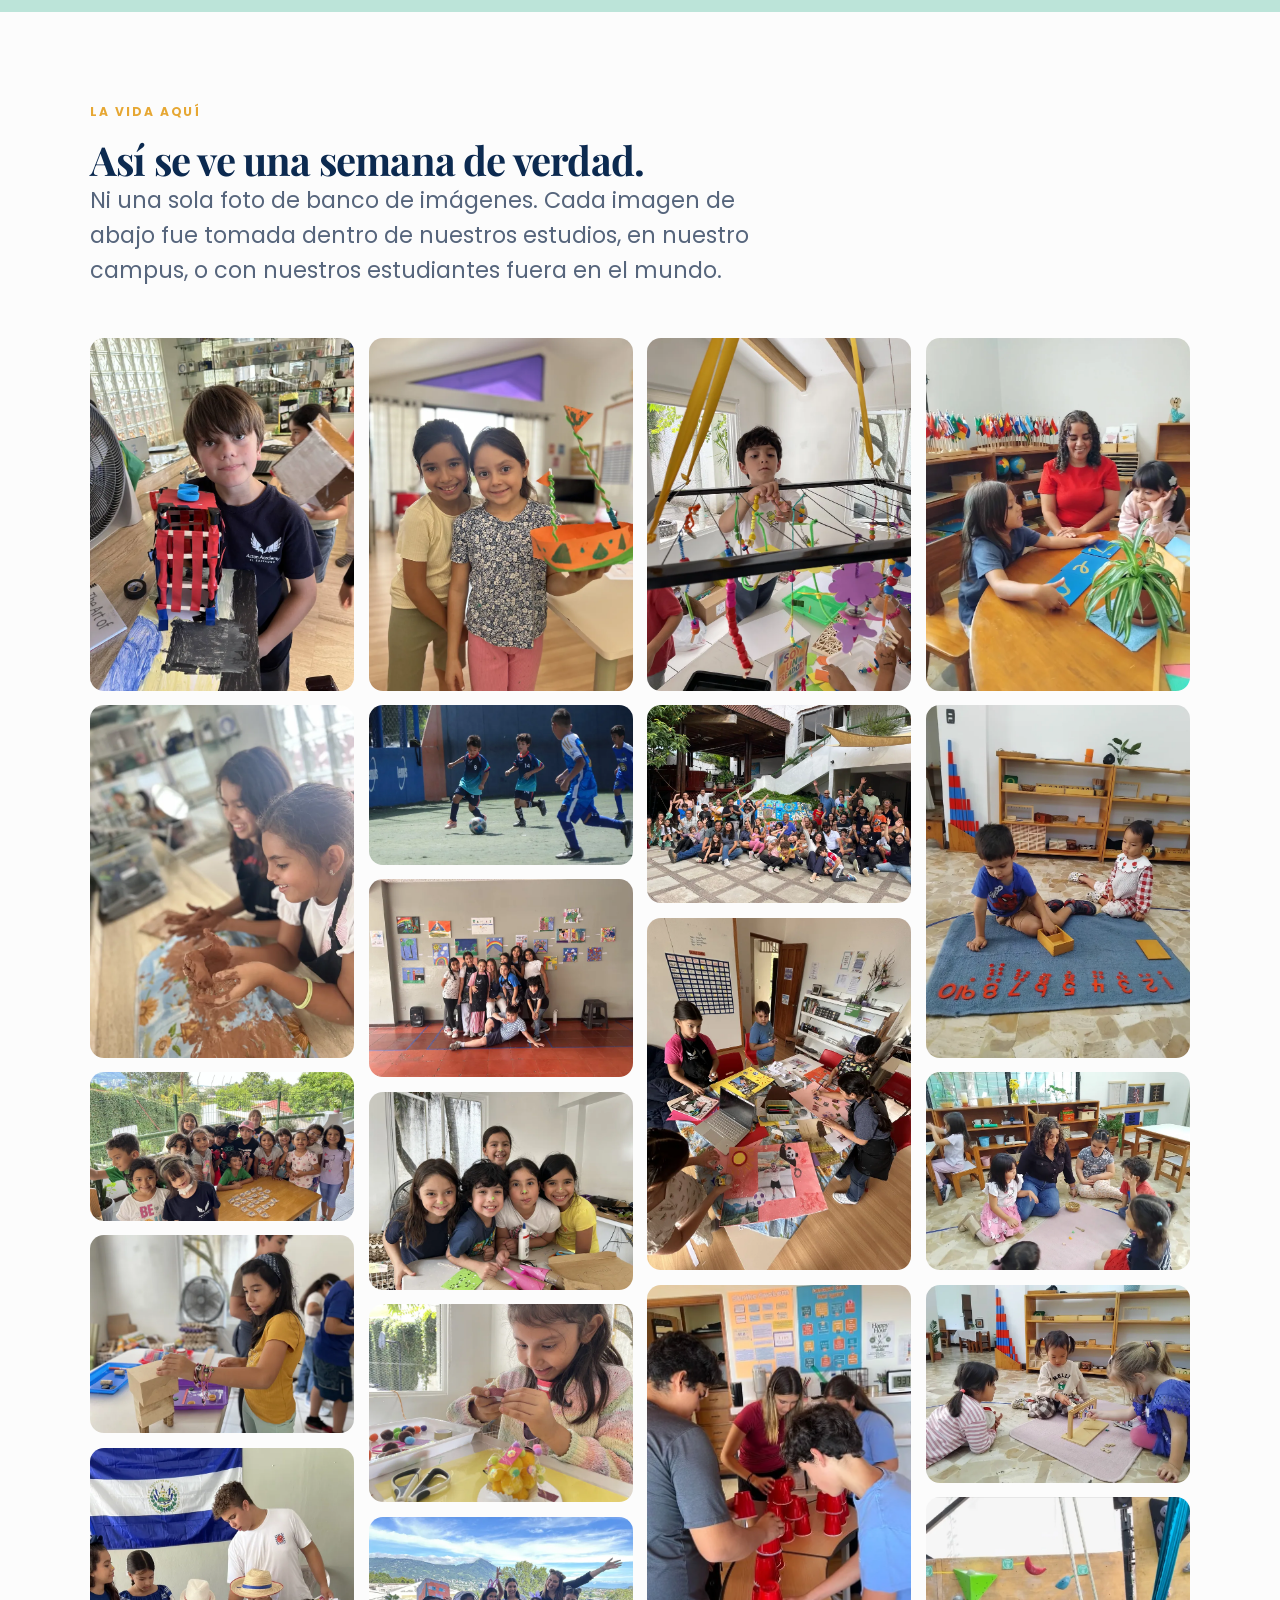
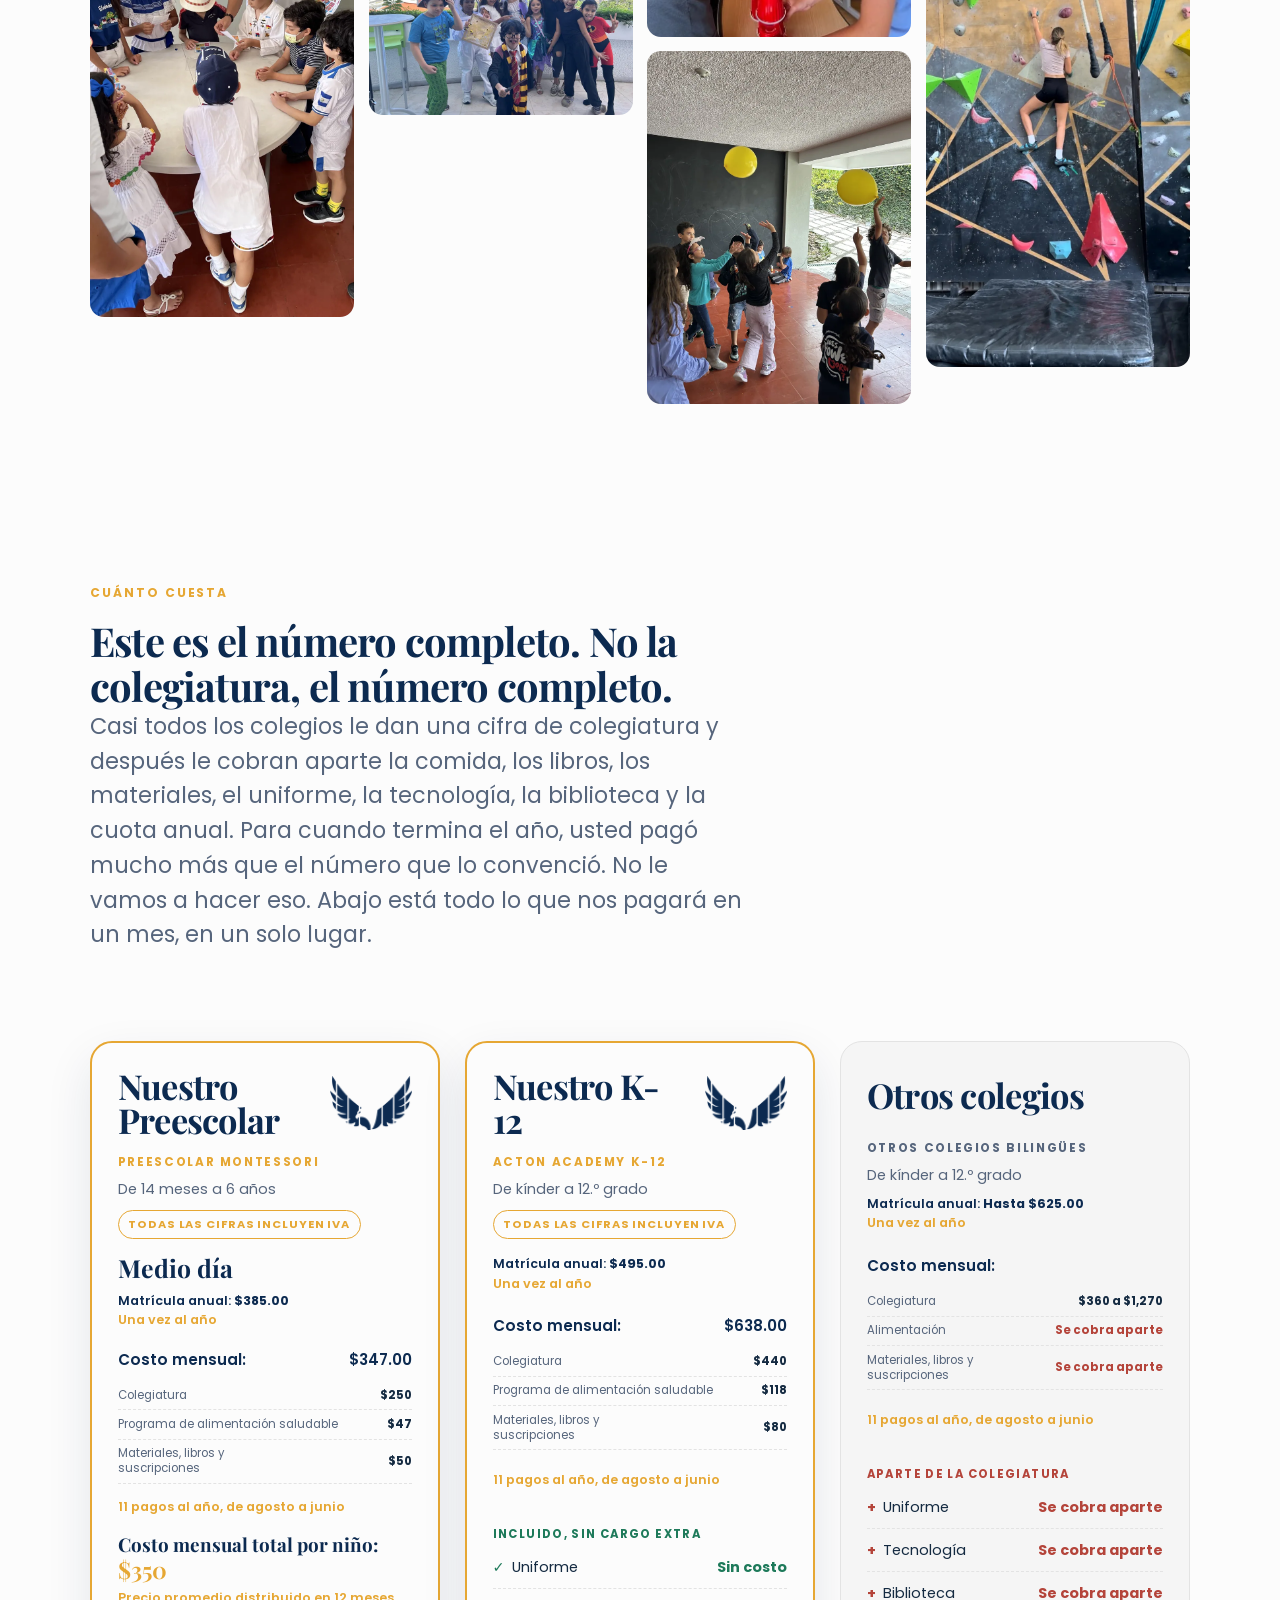
==== commit 4a512be5: "New lunch photo, and the rock climbing team joins the gallery The midday slot showed an outdoor picn" ====
--- a/es/index.html
+++ b/es/index.html
@@ -335,7 +335,7 @@
         <div class="tl-item reveal">
           <p class="tl-time">Medio d&iacute;a</p>
           <h3>Almuerzo, servido en familia</h3>
-          <div class="shot shot-3x2"><img src="../assets/images/gallery/day-lunch-outdoors-acton-academy-actonacademyelsalvador.com.webp" alt="Estudiantes comiendo juntos al aire libre en Acton Academy El Salvador" loading="lazy" decoding="async" width="900" height="506"></div>
+          <div class="shot shot-lunch"><img src="../assets/images/gallery/day-lunch-real-plates-acton-academy-actonacademyelsalvador.com.webp" alt="Un estudiante de Acton Academy El Salvador almorzando comida casera en un plato de cer&aacute;mica de verdad, con cubiertos de verdad" loading="lazy" decoding="async" width="900" height="900"></div>
           <p>Comida casera de verdad en platos de verdad, con vasos de vidrio y cubiertos de verdad. Sin desechables, sin procesados, sin az&uacute;car a&ntilde;adida. Cuando un ni&ntilde;o deja caer un plato de cer&aacute;mica, se quiebra, y aprende algo que un vaso pl&aacute;stico jam&aacute;s le podr&iacute;a ense&ntilde;ar.</p>
         </div>
         <div class="tl-item reveal">
@@ -469,6 +469,7 @@
         <figure><img src="../assets/images/gallery/gallery-preschool-numerals-mat-acton-academy-actonacademyelsalvador.com.webp" alt="Dos de nuestros ninos mas pequenos ordenando los numeros en un tapete de trabajo" loading="lazy" decoding="async" width="800" height="1067"><figcaption>Dos de nuestros ni&ntilde;os m&aacute;s peque&ntilde;os ordenando los n&uacute;meros en un tapete de trabajo</figcaption></figure>
         <figure><img src="../assets/images/gallery/gallery-preschool-circle-guide-acton-academy-actonacademyelsalvador.com.webp" alt="Una guia sentada en el tapete con el circulo de preescolar" loading="lazy" decoding="async" width="900" height="675"><figcaption>Una gu&iacute;a sentada en el tapete con el c&iacute;rculo de preescolar</figcaption></figure>
         <figure><img src="../assets/images/gallery/gallery-preschool-counting-frame-acton-academy-actonacademyelsalvador.com.webp" alt="Ninos de preescolar trabajando juntos con el marco de conteo" loading="lazy" decoding="async" width="900" height="675"><figcaption>Ni&ntilde;os de preescolar trabajando juntos con el marco de conteo</figcaption></figure>
+        <figure><img src="../assets/images/gallery/gallery-rock-climbing-team-acton-academy-actonacademyelsalvador.com.webp" alt="Una estudiante del equipo de escalada de Acton subiendo la pared en Move" loading="lazy" decoding="async" width="800" height="1422"><figcaption>Una estudiante de nuestro equipo de escalada en la pared de Move</figcaption></figure>
       </div>
     </div>
   </section>
--- a/assets/css/styles.css
+++ b/assets/css/styles.css
@@ -594,6 +594,7 @@
 /* timeline with photos */
 .tl-item .shot{margin:.9rem 0 .2rem;max-width:520px;aspect-ratio:3/2;border-radius:14px}
 .tl-item .shot-quest{max-width:420px;aspect-ratio:1}
+.tl-item .shot-lunch{max-width:420px;aspect-ratio:1}
 
 /* NGA phases with photos */
 .phase{overflow:hidden;padding:0}
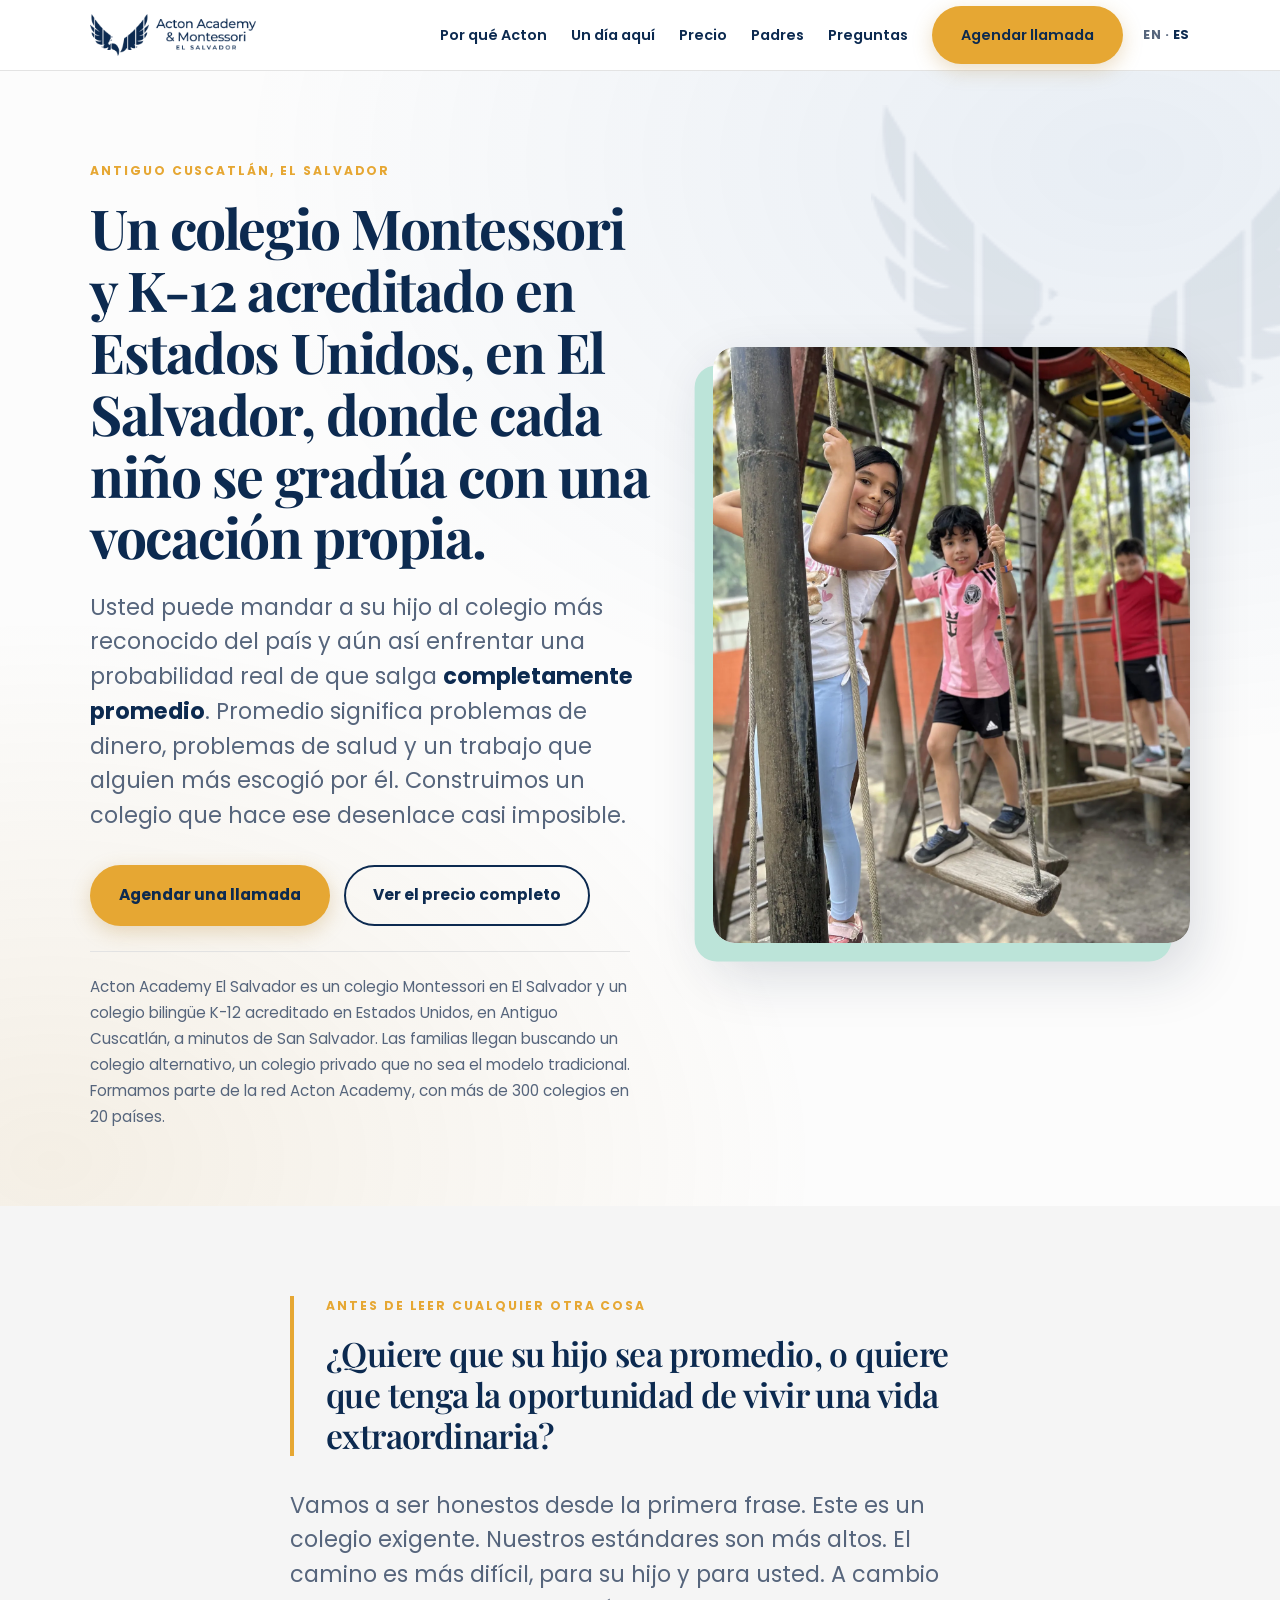
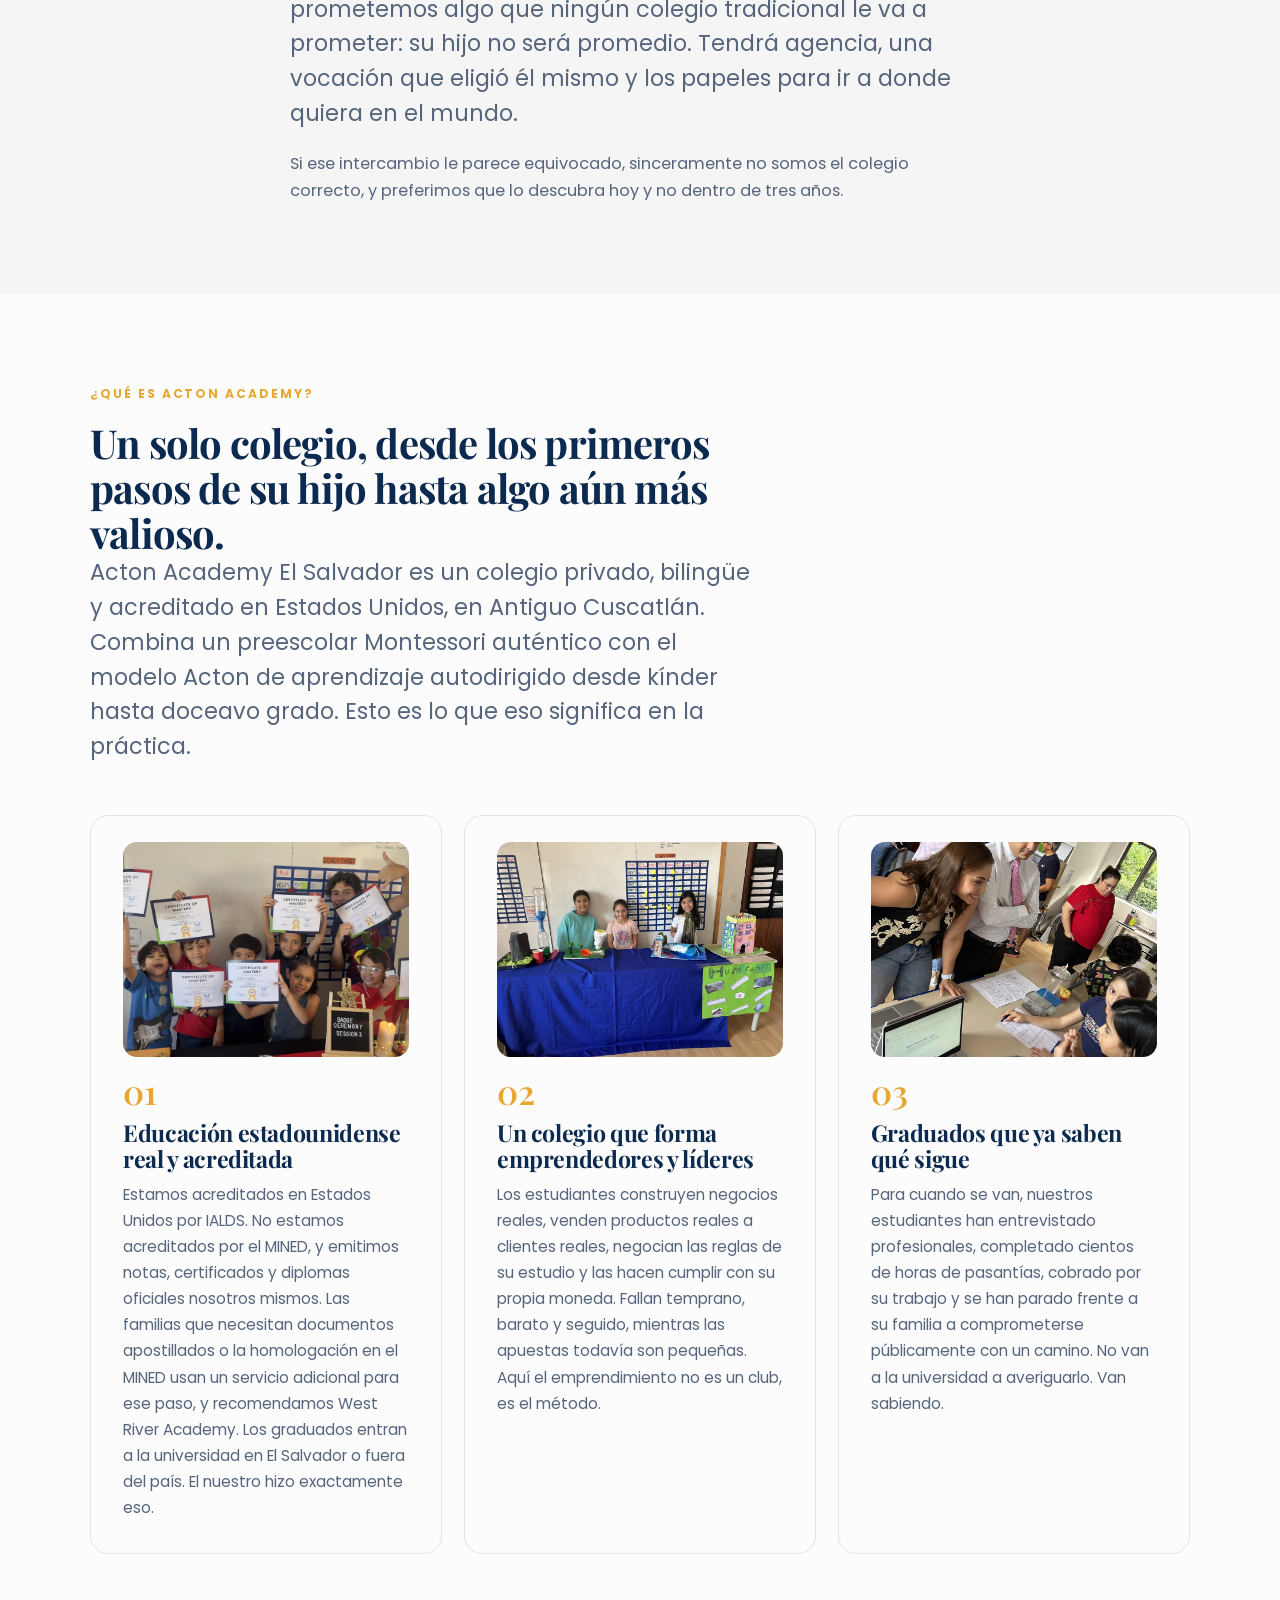
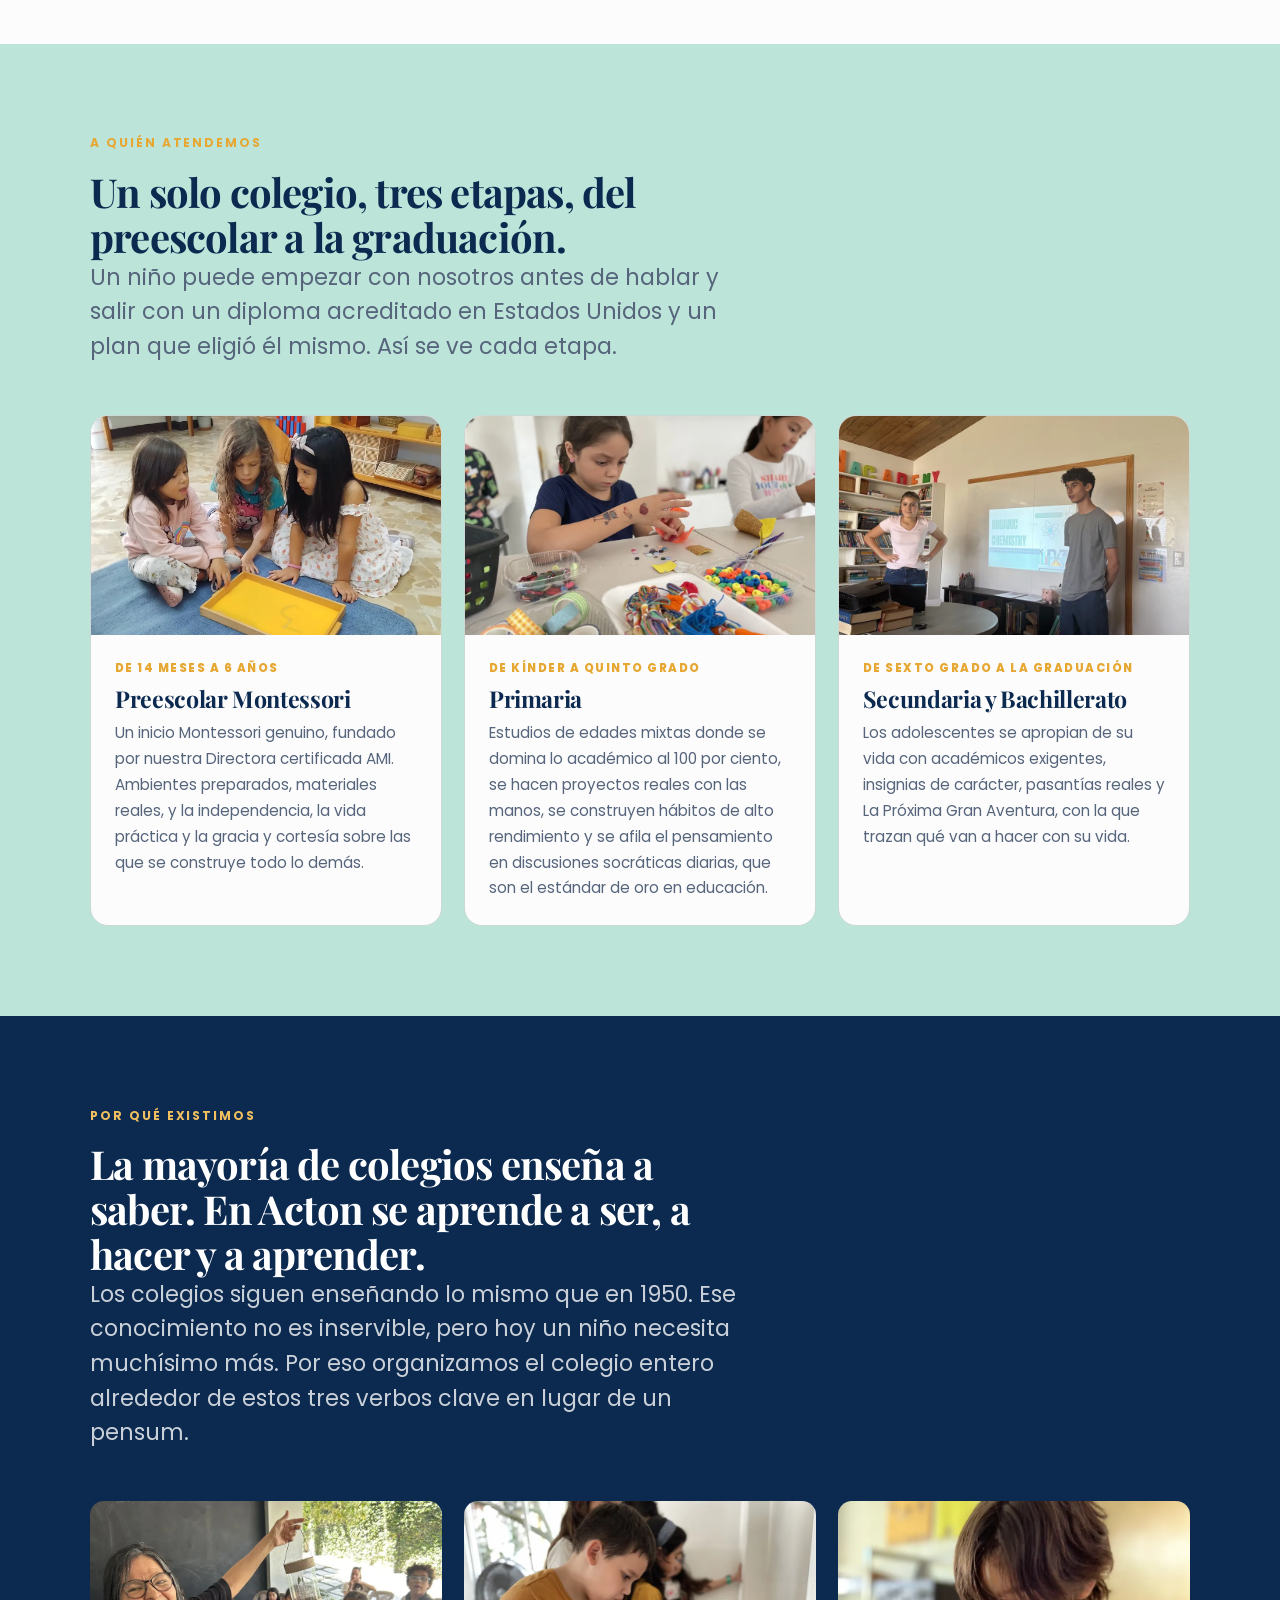
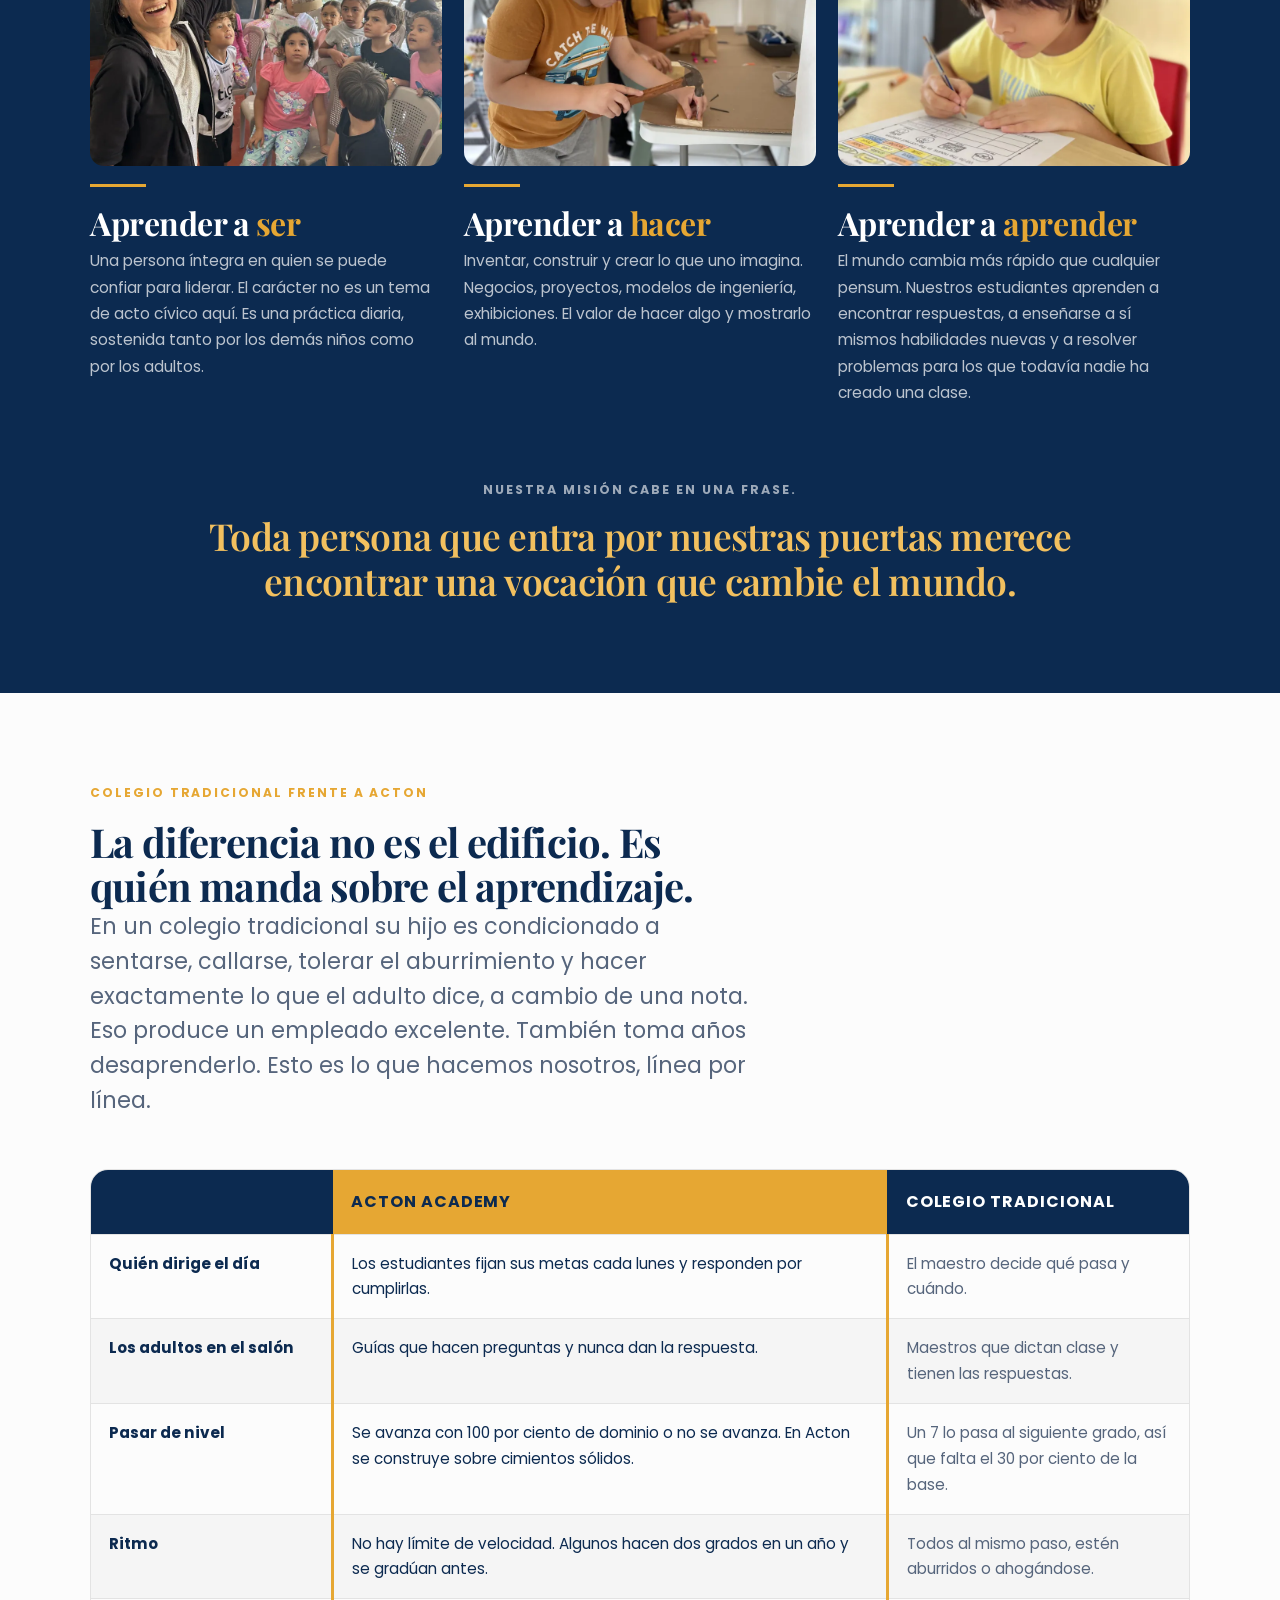
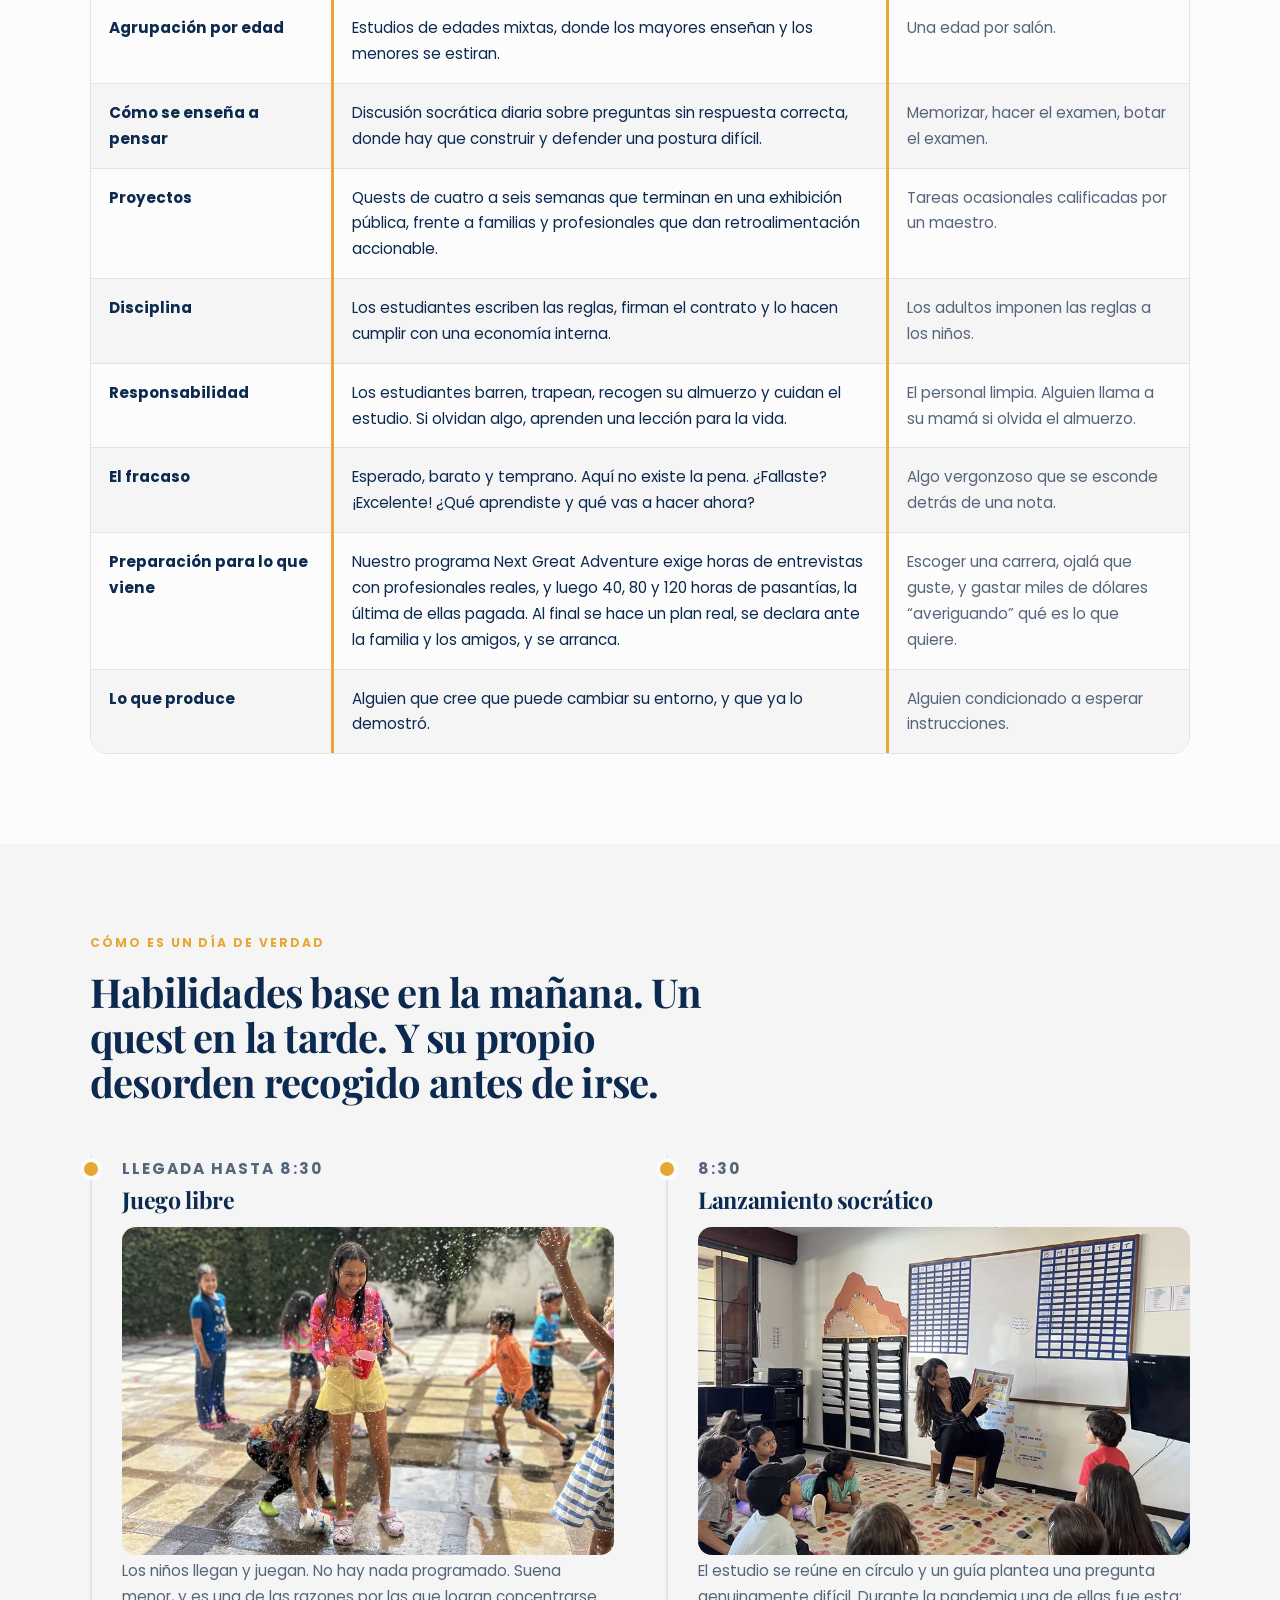
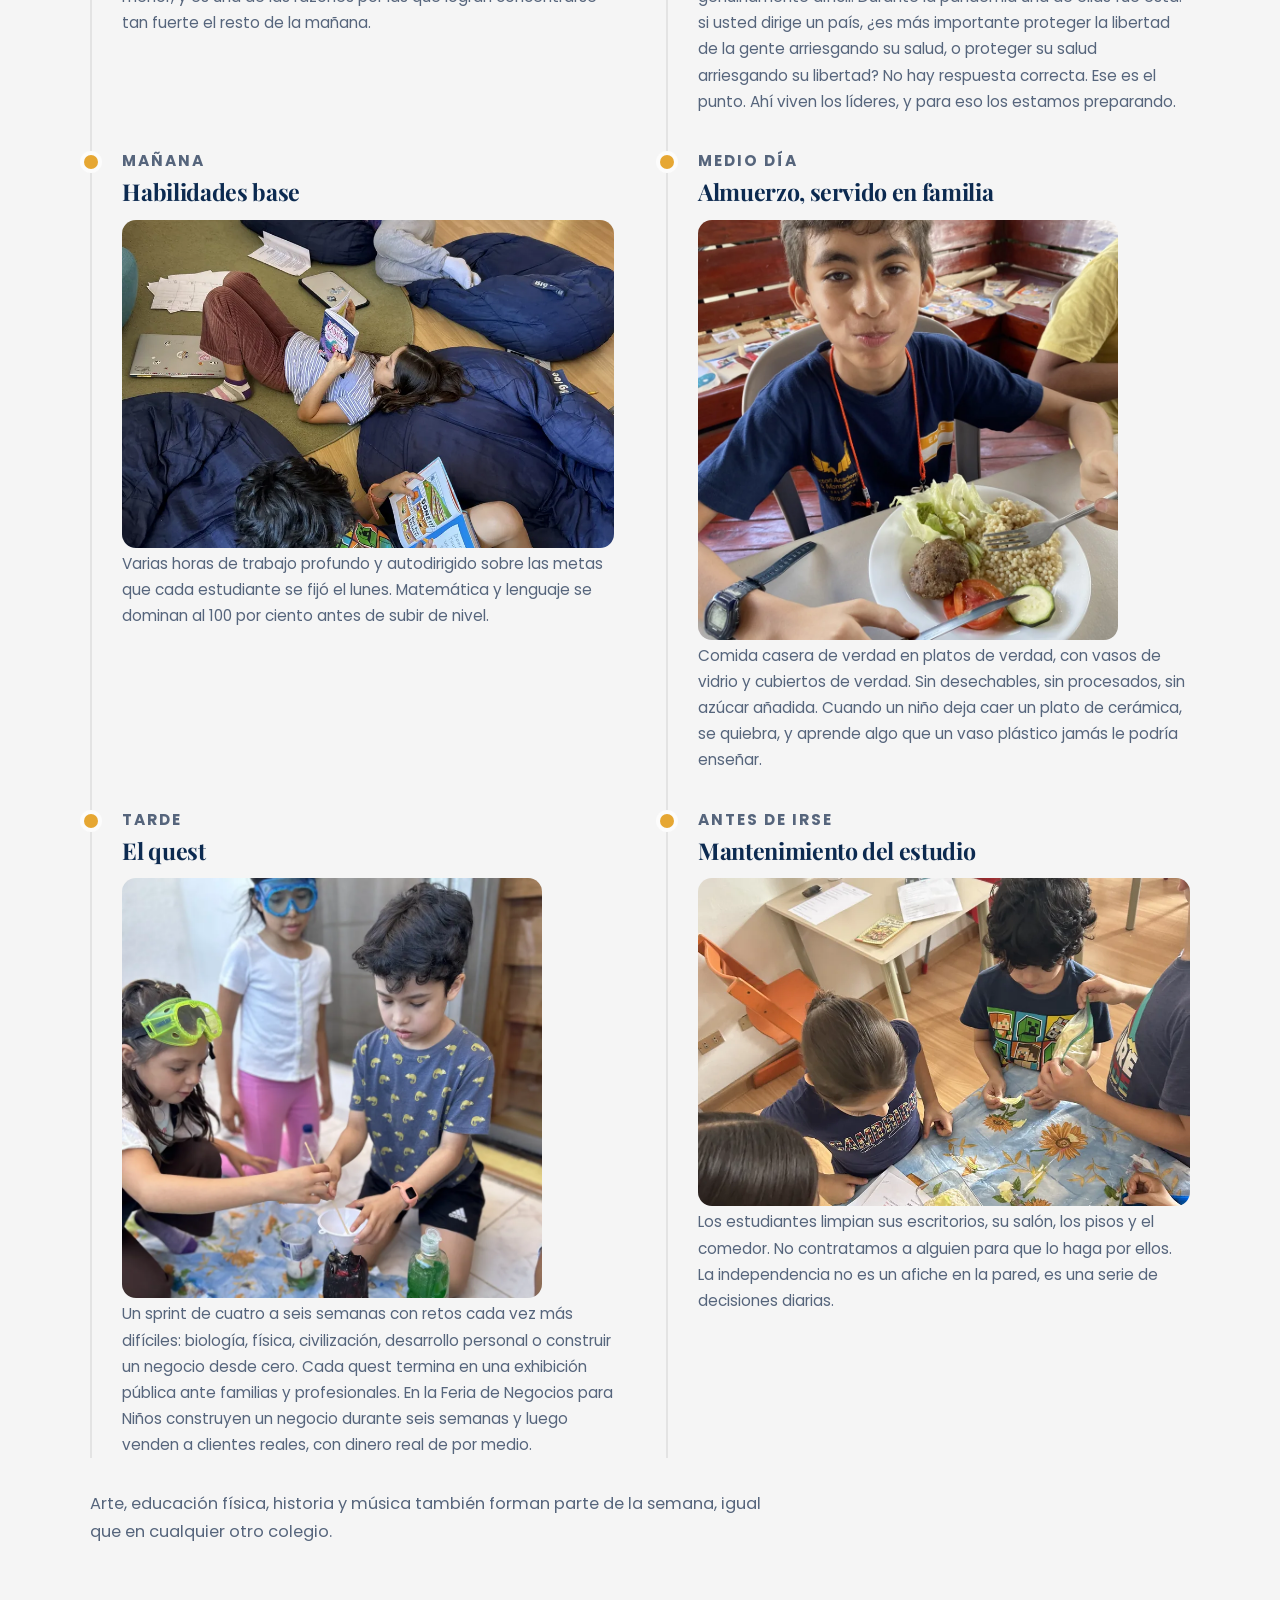
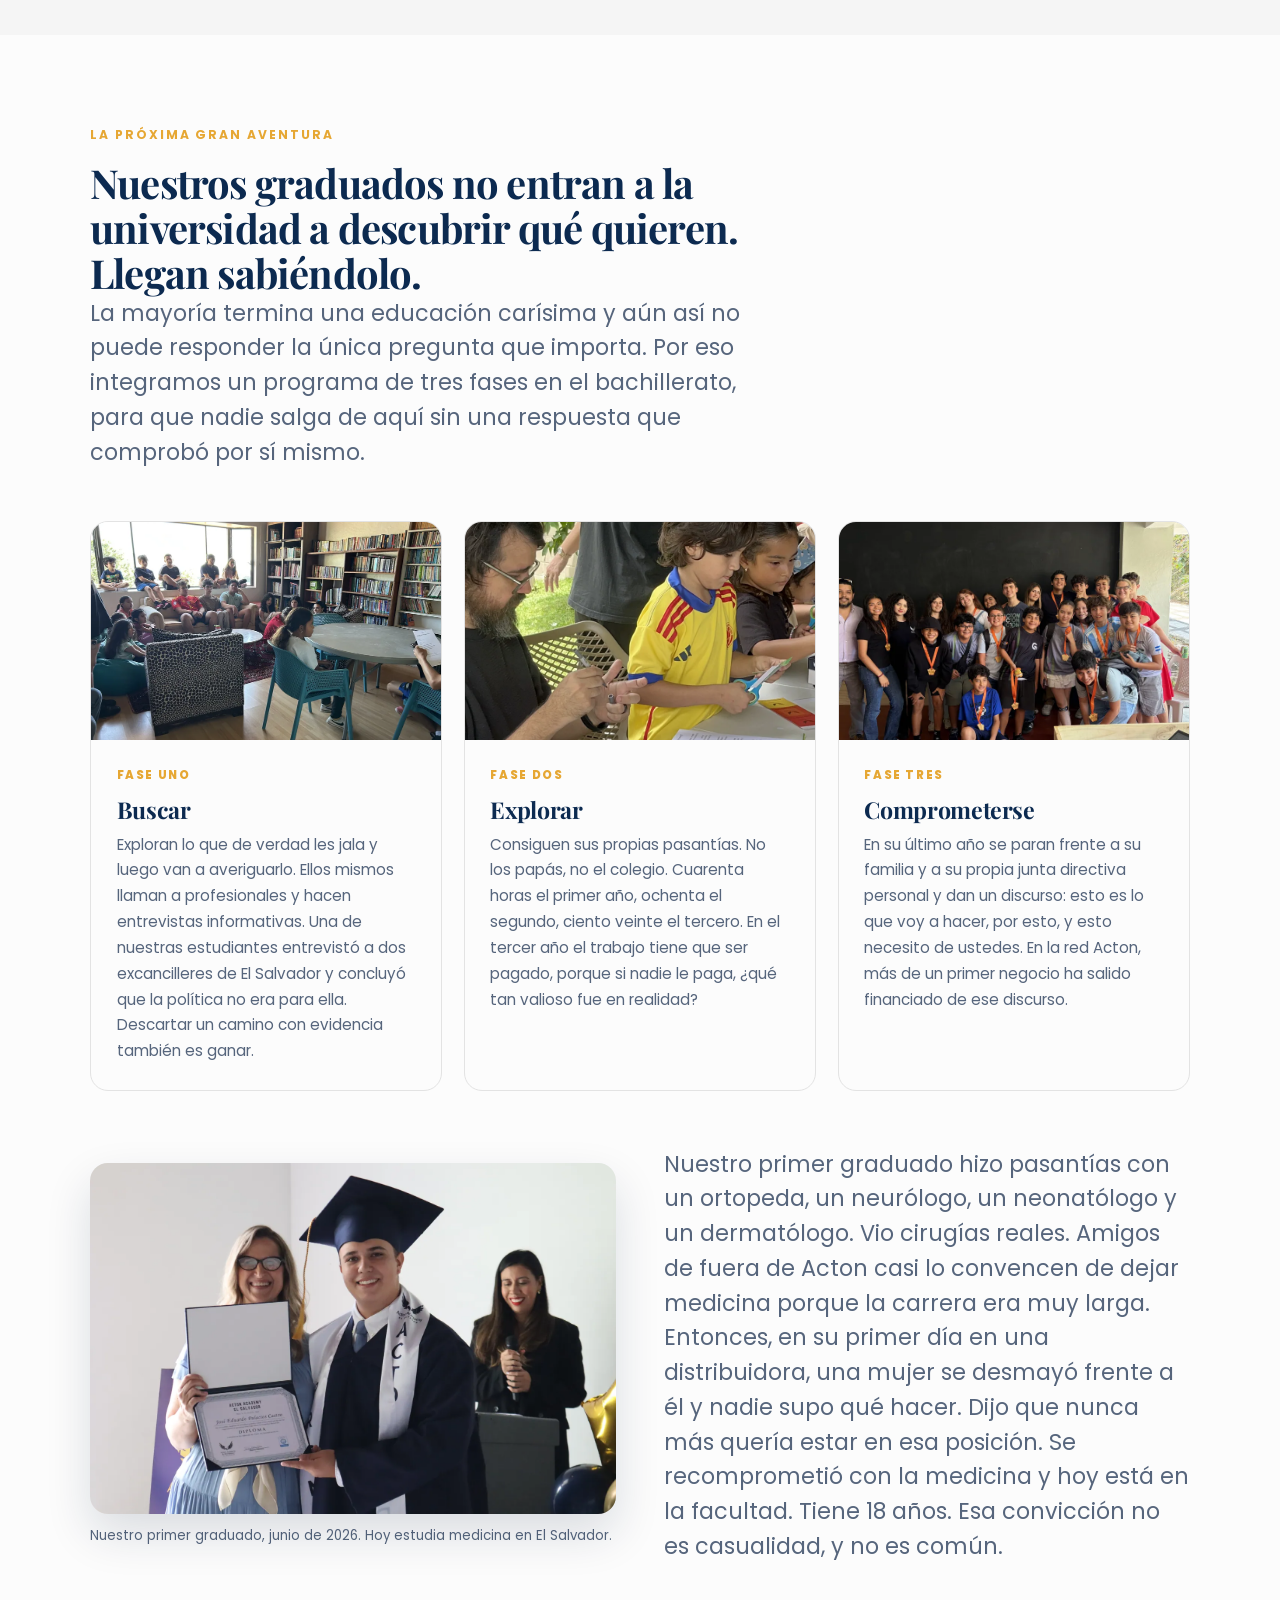
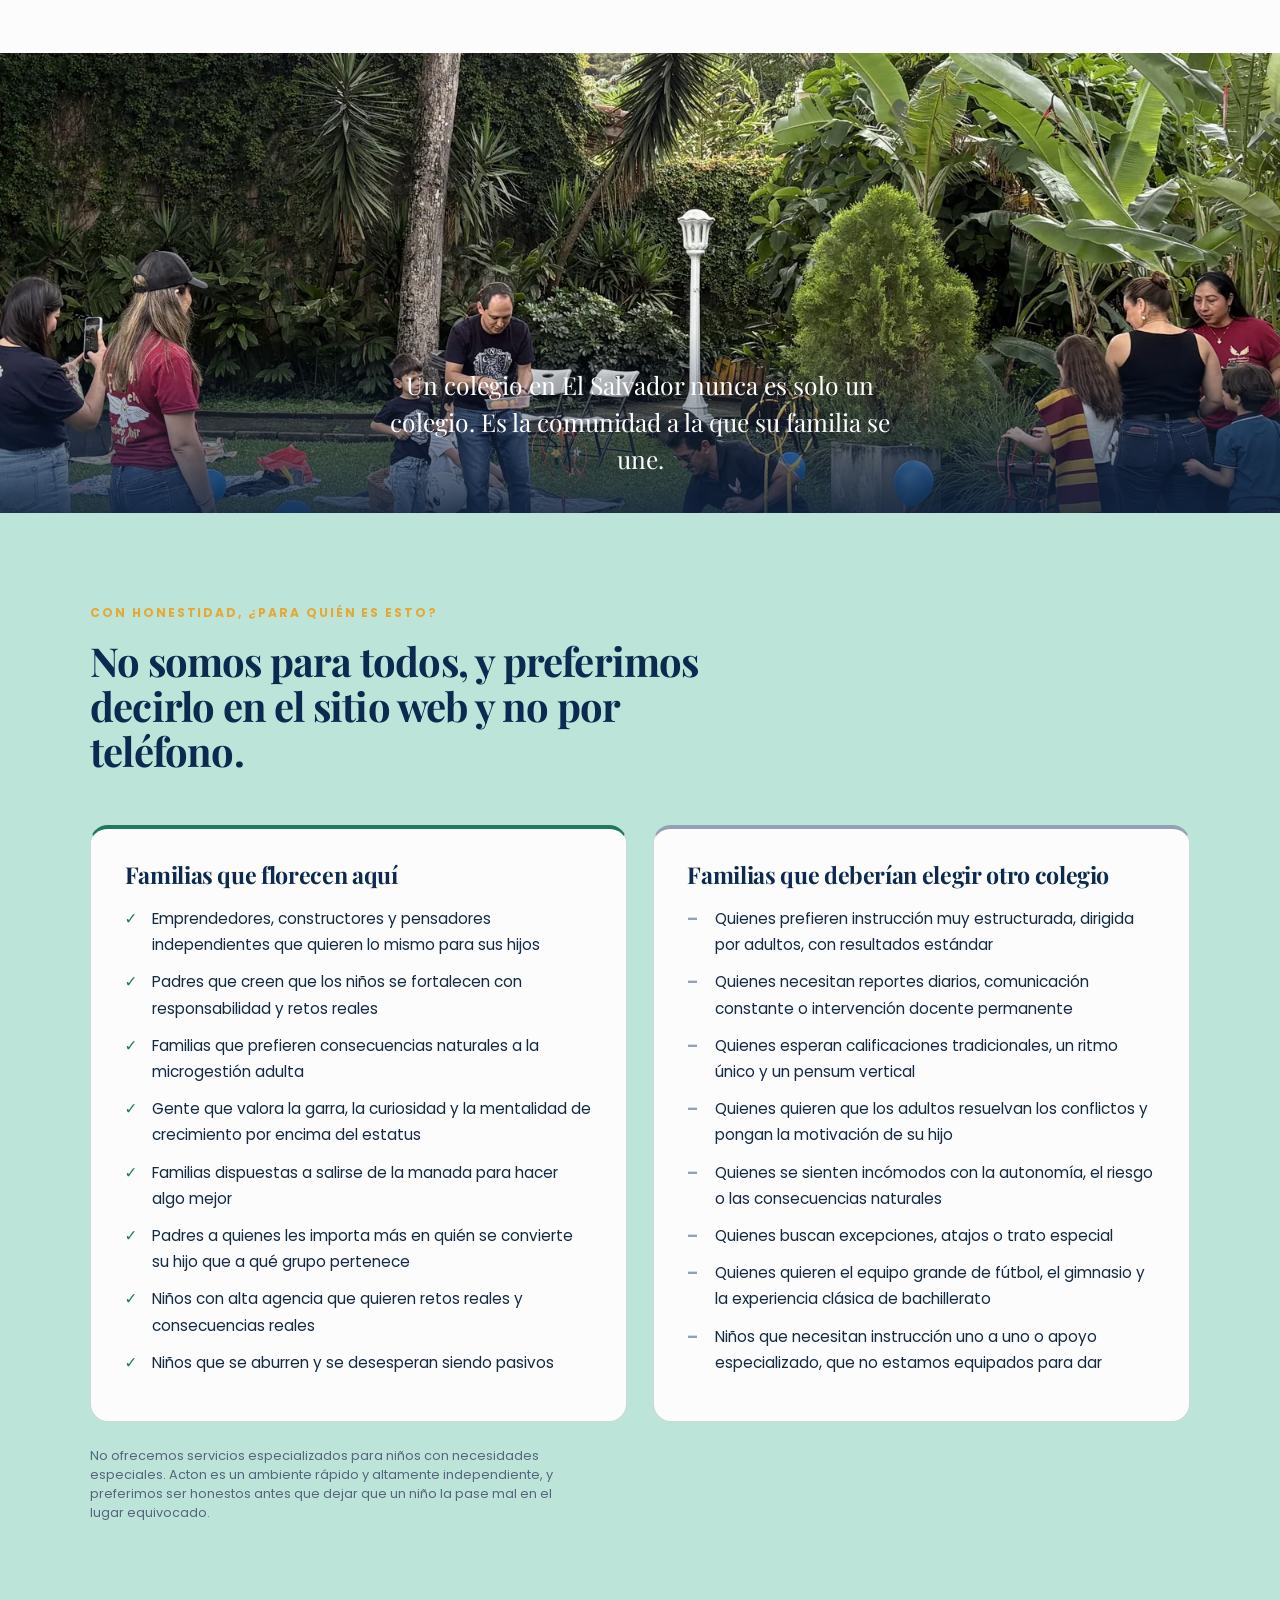
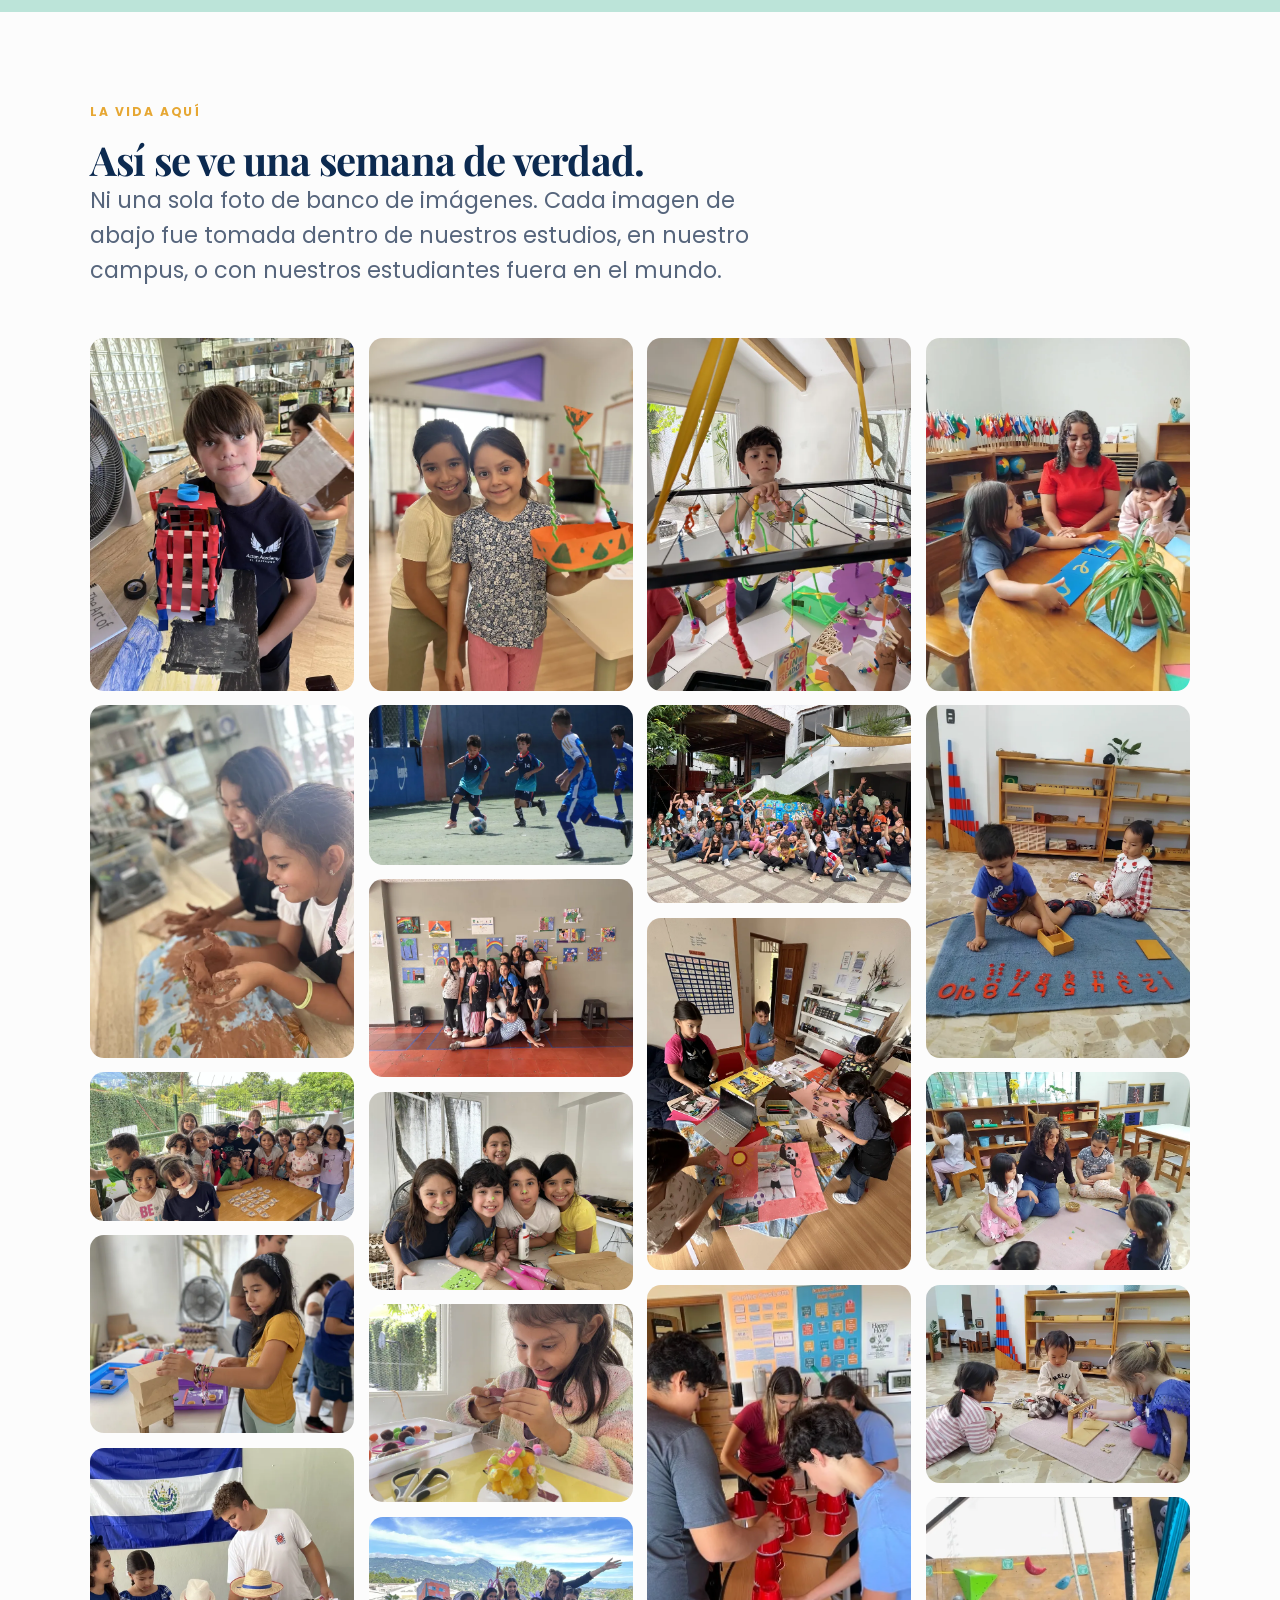
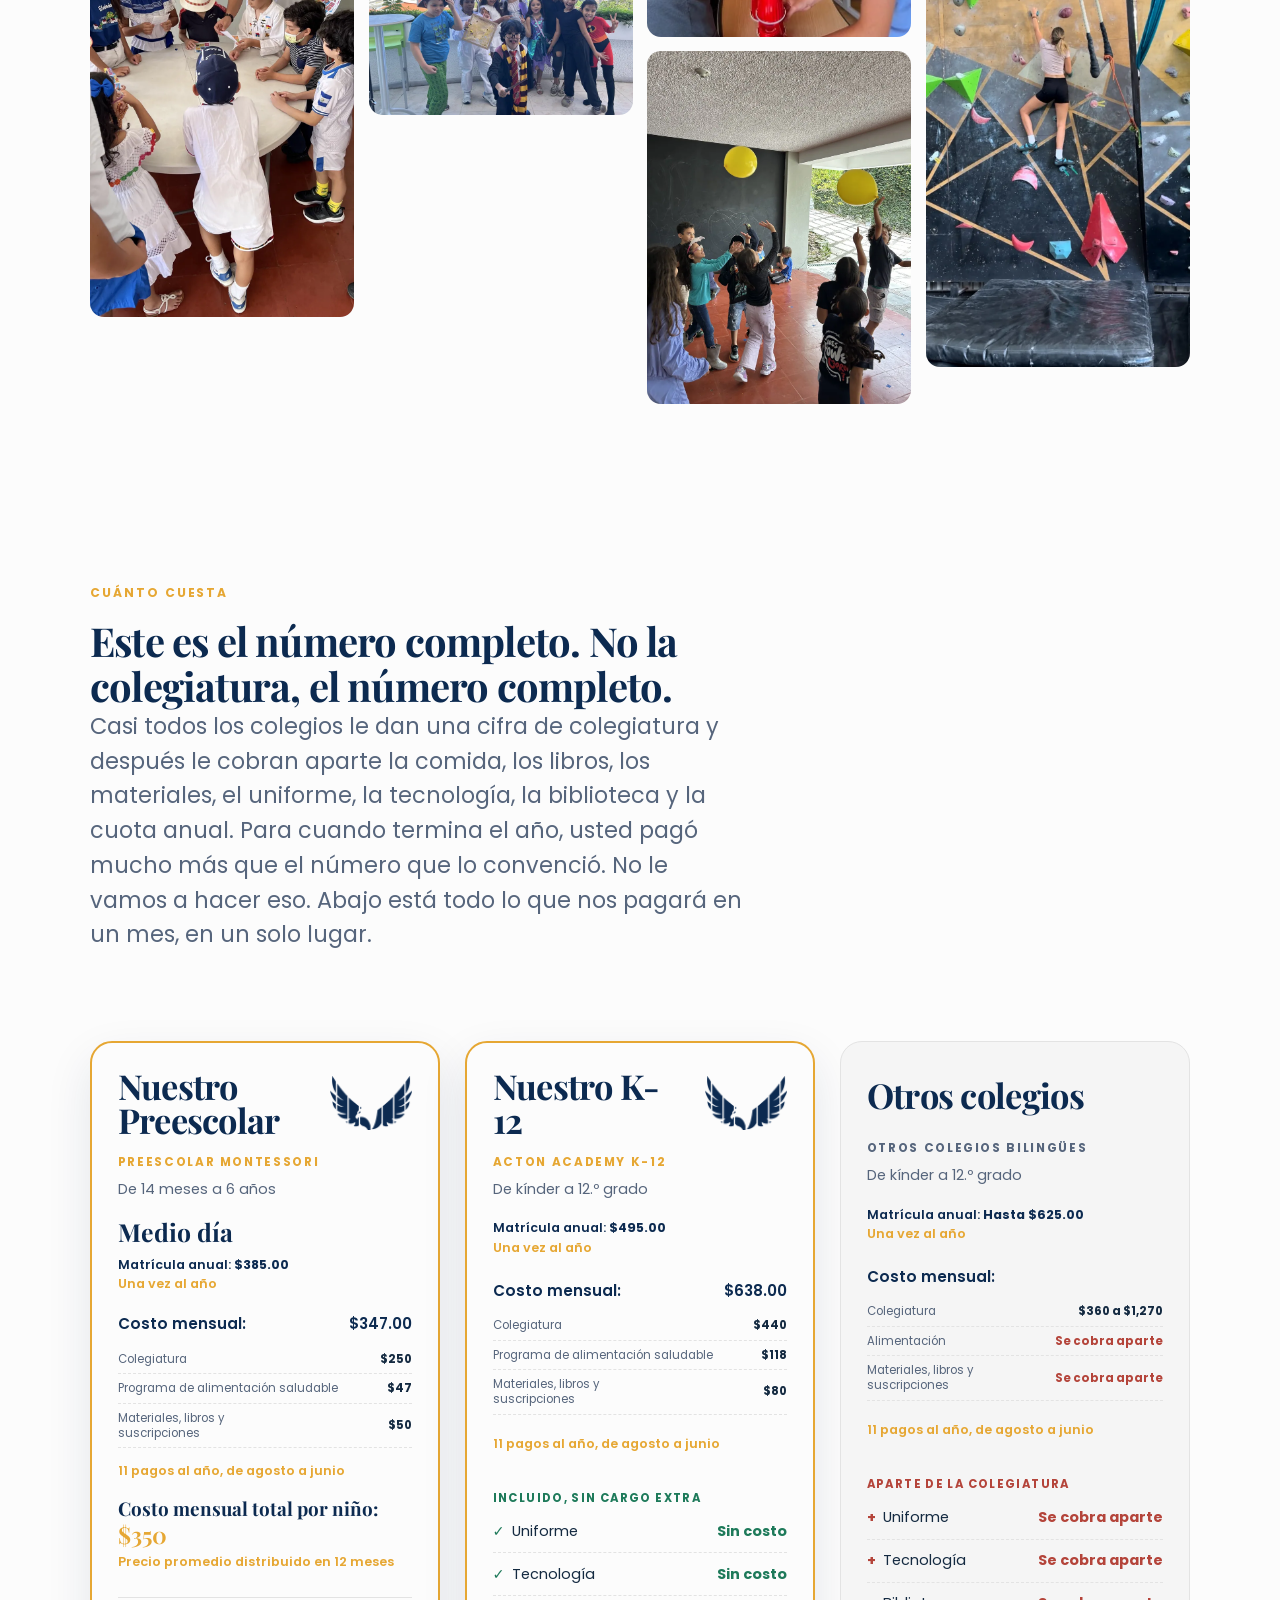
==== commit 32f7813c: "IVA as a plain closing line on the two Acton cards Replaces the pill tag with a sentence in the same" ====
--- a/es/index.html
+++ b/es/index.html
@@ -493,7 +493,6 @@
             </div>
             <p class="tier">Preescolar Montessori</p>
             <p class="age">De 14 meses a 6 a&ntilde;os</p>
-            <p class="iva-tag">Todas las cifras incluyen IVA</p>
 
             <div class="day-block">
               <p class="day-title">Medio d&iacute;a</p>
@@ -524,6 +523,7 @@
               <p class="day-total">Costo mensual total por ni&ntilde;o: <strong>$510</strong></p>
               <p class="day-total-note">Precio promedio distribuido en 12 meses</p>
             </div>
+            <p class="price-foot price-foot--iva">Nuestros precios incluyen IVA, as&iacute; que no se agrega nada al final.</p>
           </div>
 
           <div class="price-card reveal">
@@ -533,7 +533,6 @@
             </div>
             <p class="tier">Acton Academy K-12</p>
             <p class="age">De k&iacute;nder a 12.&ordm; grado</p>
-            <p class="iva-tag">Todas las cifras incluyen IVA</p>
 
             <p class="enroll">Matr&iacute;cula anual: <span class="eval">$495.00</span></p>
             <p class="enroll-note">Una vez al a&ntilde;o</p>
@@ -558,6 +557,7 @@
               <span class="amt">$626</span>
             </div>
             <p class="price-foot">Nosotros cobramos <strong>$1,800</strong>, al inicio del segundo a&ntilde;o, cuando usted ya sabe que Acton es el lugar indicado, y nosotros tambi&eacute;n.</p>
+            <p class="price-foot price-foot--iva">Nuestros precios incluyen IVA, as&iacute; que no se agrega nada al final.</p>
           </div>
 
           <div class="price-card price-card--other reveal">
@@ -594,7 +594,7 @@
           </div>
 
         </div>
-        <p class="price-note reveal"><strong>Nuestros precios incluyen IVA, as&iacute; que no se agrega nada al final.</strong> Puede pagarnos por transferencia bancaria, con tarjeta de cr&eacute;dito mediante enlace de pago con un recargo del 4.8 por ciento, o en <strong>Bitcoin</strong>. No aceptamos efectivo. Las cifras de la columna de otros colegios son los n&uacute;meros que ellos mismos publican, y no podemos decir qu&eacute; incluye cada uno.</p>
+        <p class="price-note reveal"><strong>Nuestros precios incluyen IVA, as&iacute; que no se agrega nada al final.</strong> Puede pagarnos por transferencia bancaria, con tarjeta de cr&eacute;dito mediante enlace de pago con un recargo del 4.8 por ciento, o en <strong>Bitcoin</strong>. No aceptamos efectivo.</p>
       </div>
 
       <div class="section-head reveal" style="margin-top:clamp(2.5rem,5vw,3.5rem);margin-bottom:0">
--- a/assets/css/styles.css
+++ b/assets/css/styles.css
@@ -337,10 +337,7 @@
 
 #eky-pricing .tier{font-size:.74rem;font-weight:700;letter-spacing:.14em;text-transform:uppercase;color:var(--accent);margin-bottom:.3rem}
 #eky-pricing .tier--other{color:var(--muted)}
-#eky-pricing .age{color:var(--muted);font-size:.9rem;font-weight:400;margin:0 0 .55rem}
-#eky-pricing .iva-tag{display:inline-block;align-self:flex-start;margin:0 0 1.1rem;padding:.24rem .6rem;
-  border:1px solid var(--accent);border-radius:999px;background:transparent;
-  font-size:.7rem;font-weight:700;letter-spacing:.08em;text-transform:uppercase;color:var(--accent)}
+#eky-pricing .age{color:var(--muted);font-size:.9rem;font-weight:400;margin:0 0 1.2rem}
 
 #eky-pricing .enroll{font-size:clamp(.78rem,4cqi,1.05rem);color:var(--ink);font-weight:600;line-height:1.3;white-space:nowrap}
 #eky-pricing .enroll .eval{font-weight:700}
@@ -385,6 +382,7 @@
 #eky-pricing .est-note{font-size:.8rem;color:var(--bad);margin-top:.7rem;line-height:1.45}
 #eky-pricing .price-foot{font-size:.85rem;color:var(--muted);margin-top:1.2rem;padding-top:1.1rem;border-top:1px solid var(--line);line-height:1.5}
 #eky-pricing .price-foot strong{color:var(--ink)}
+#eky-pricing .price-foot + .price-foot{margin-top:.5rem;padding-top:0;border-top:0}
 #eky-pricing .price-note{
   max-width:min(900px,100%);margin-inline:auto;
   margin-top:clamp(1.4rem,3vw,2.1rem);
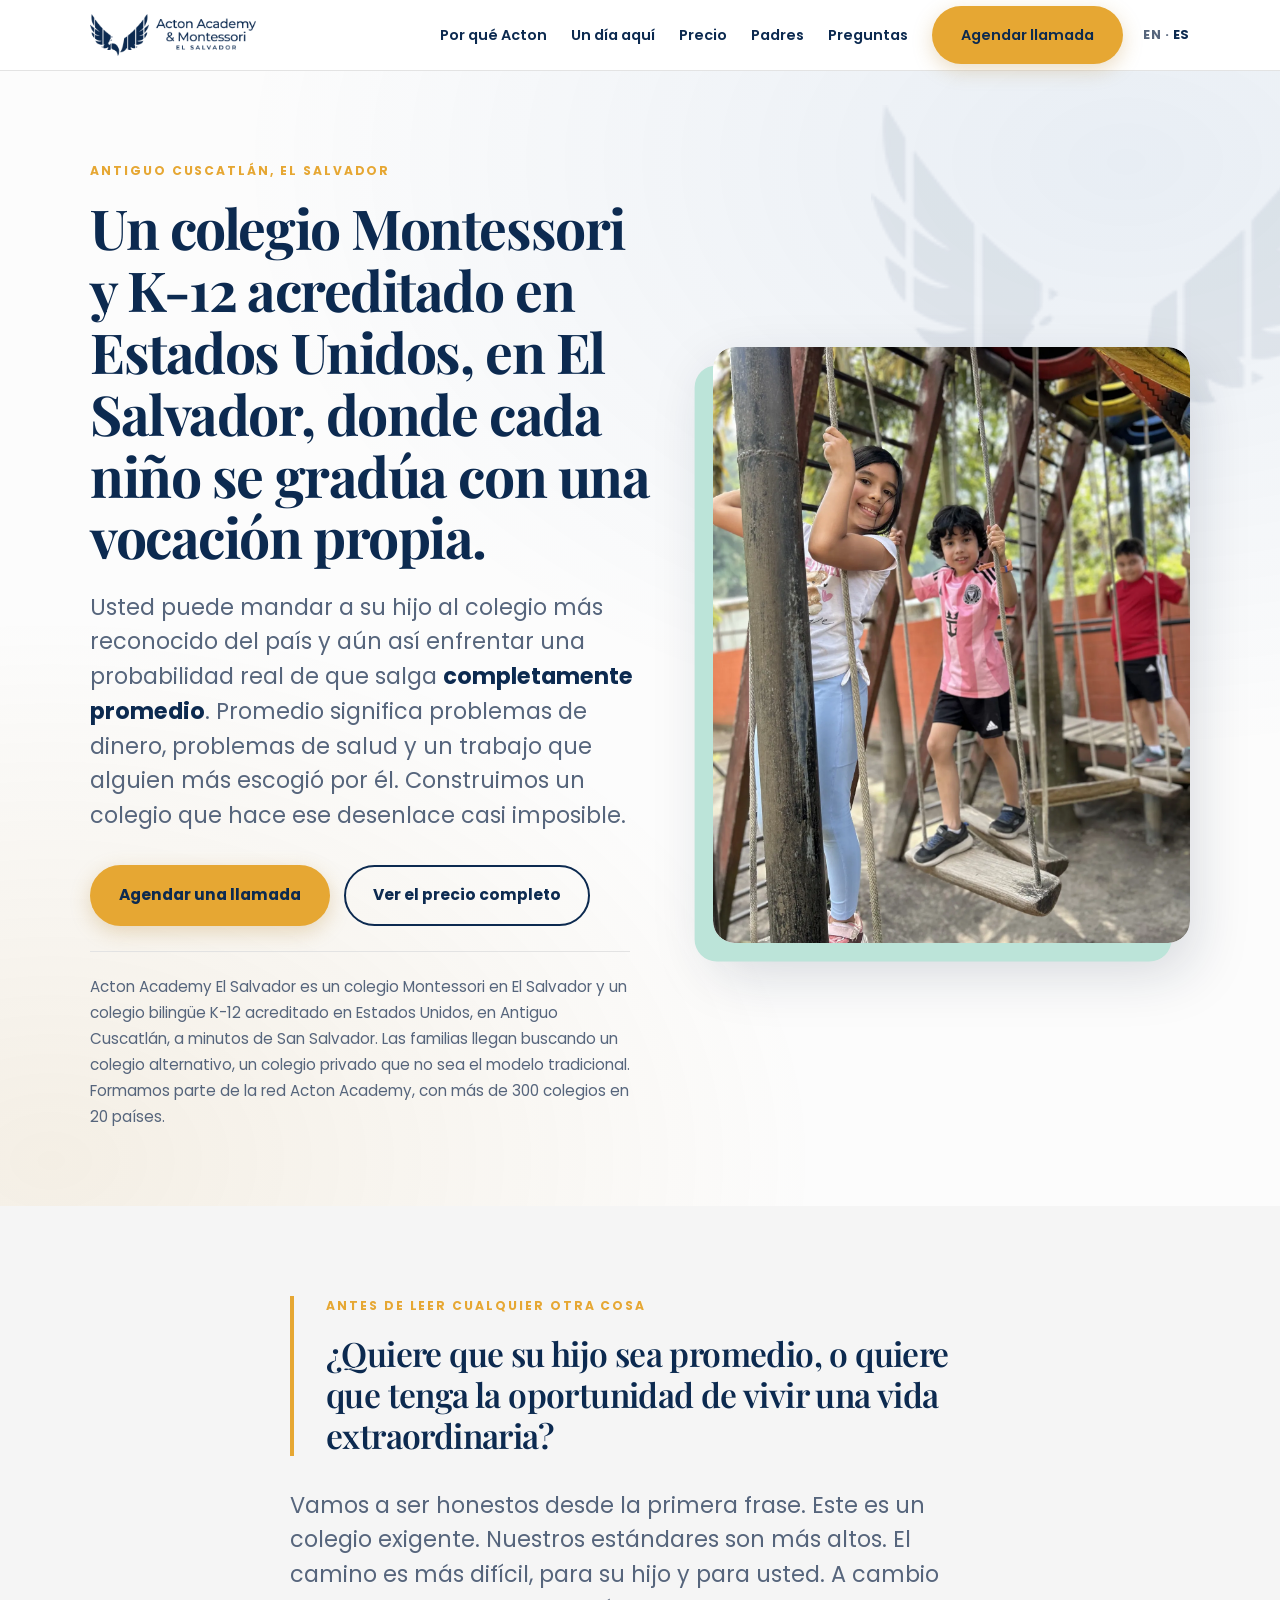
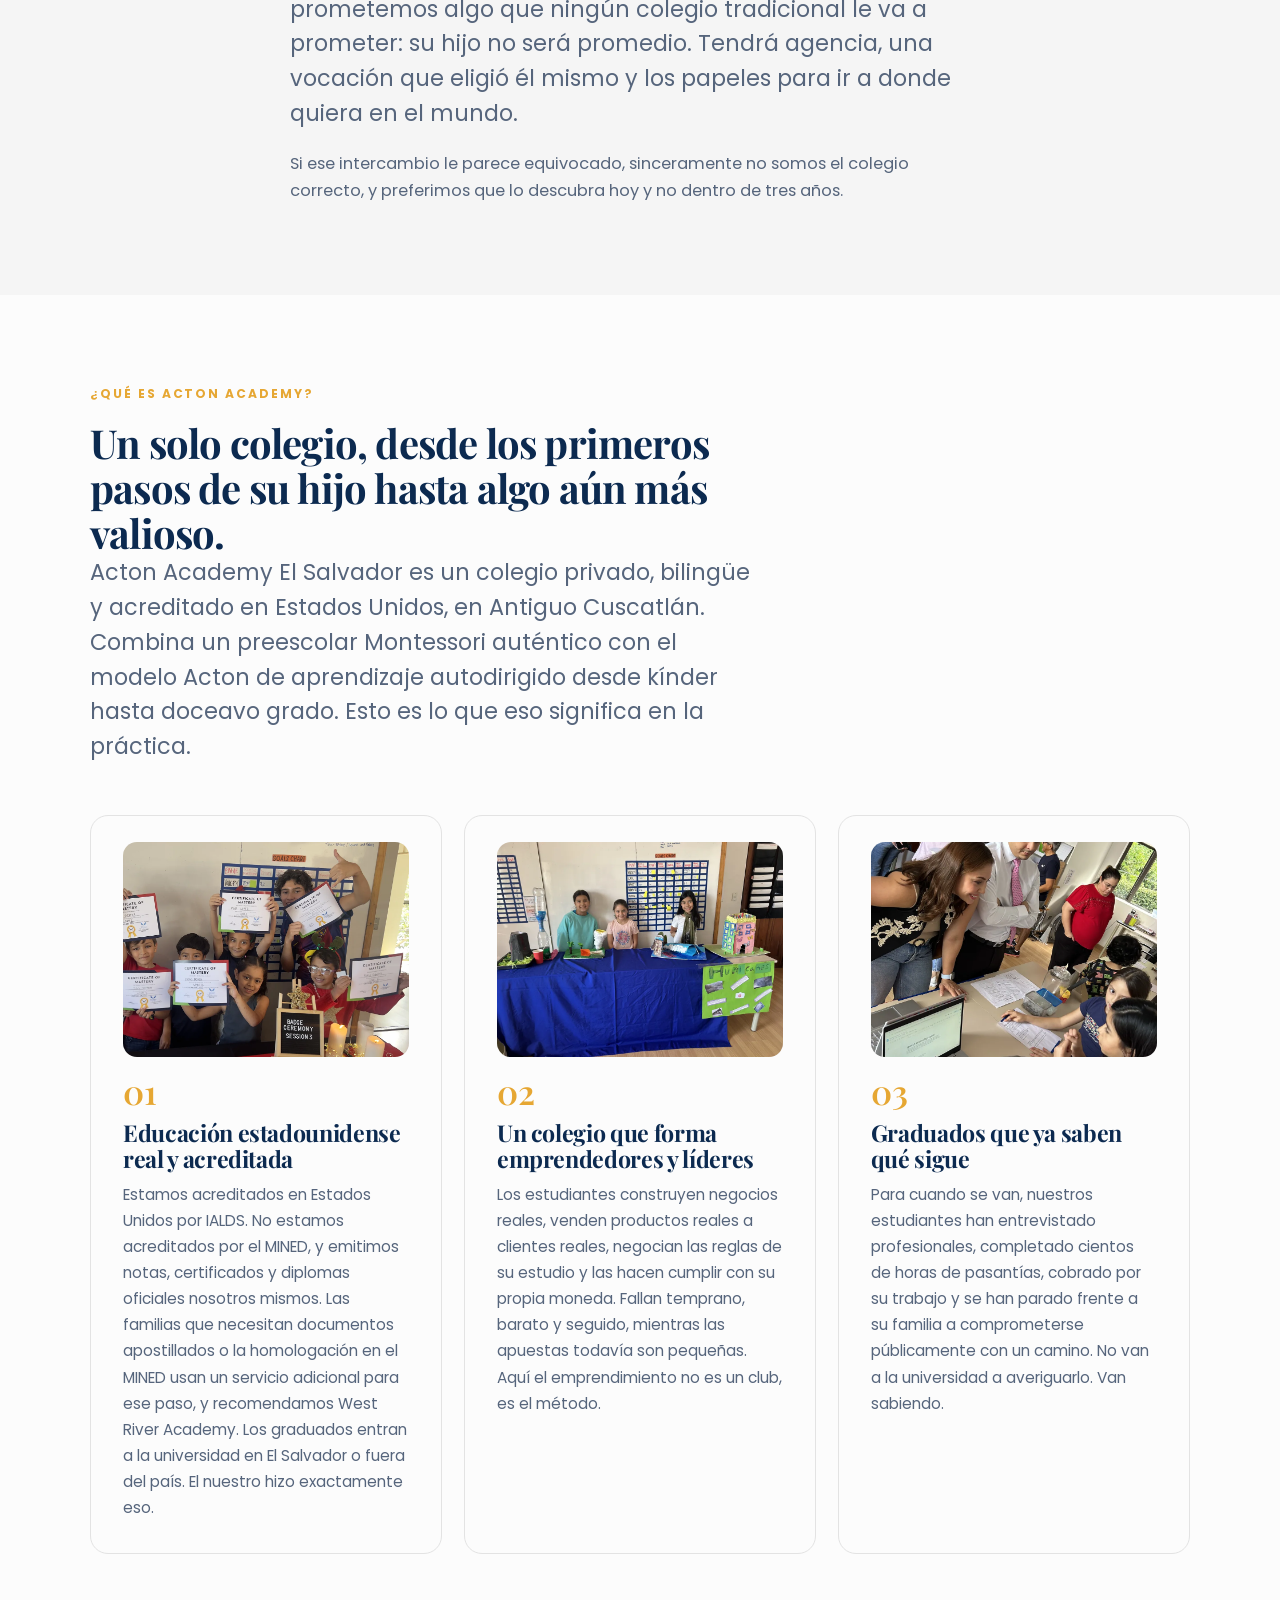
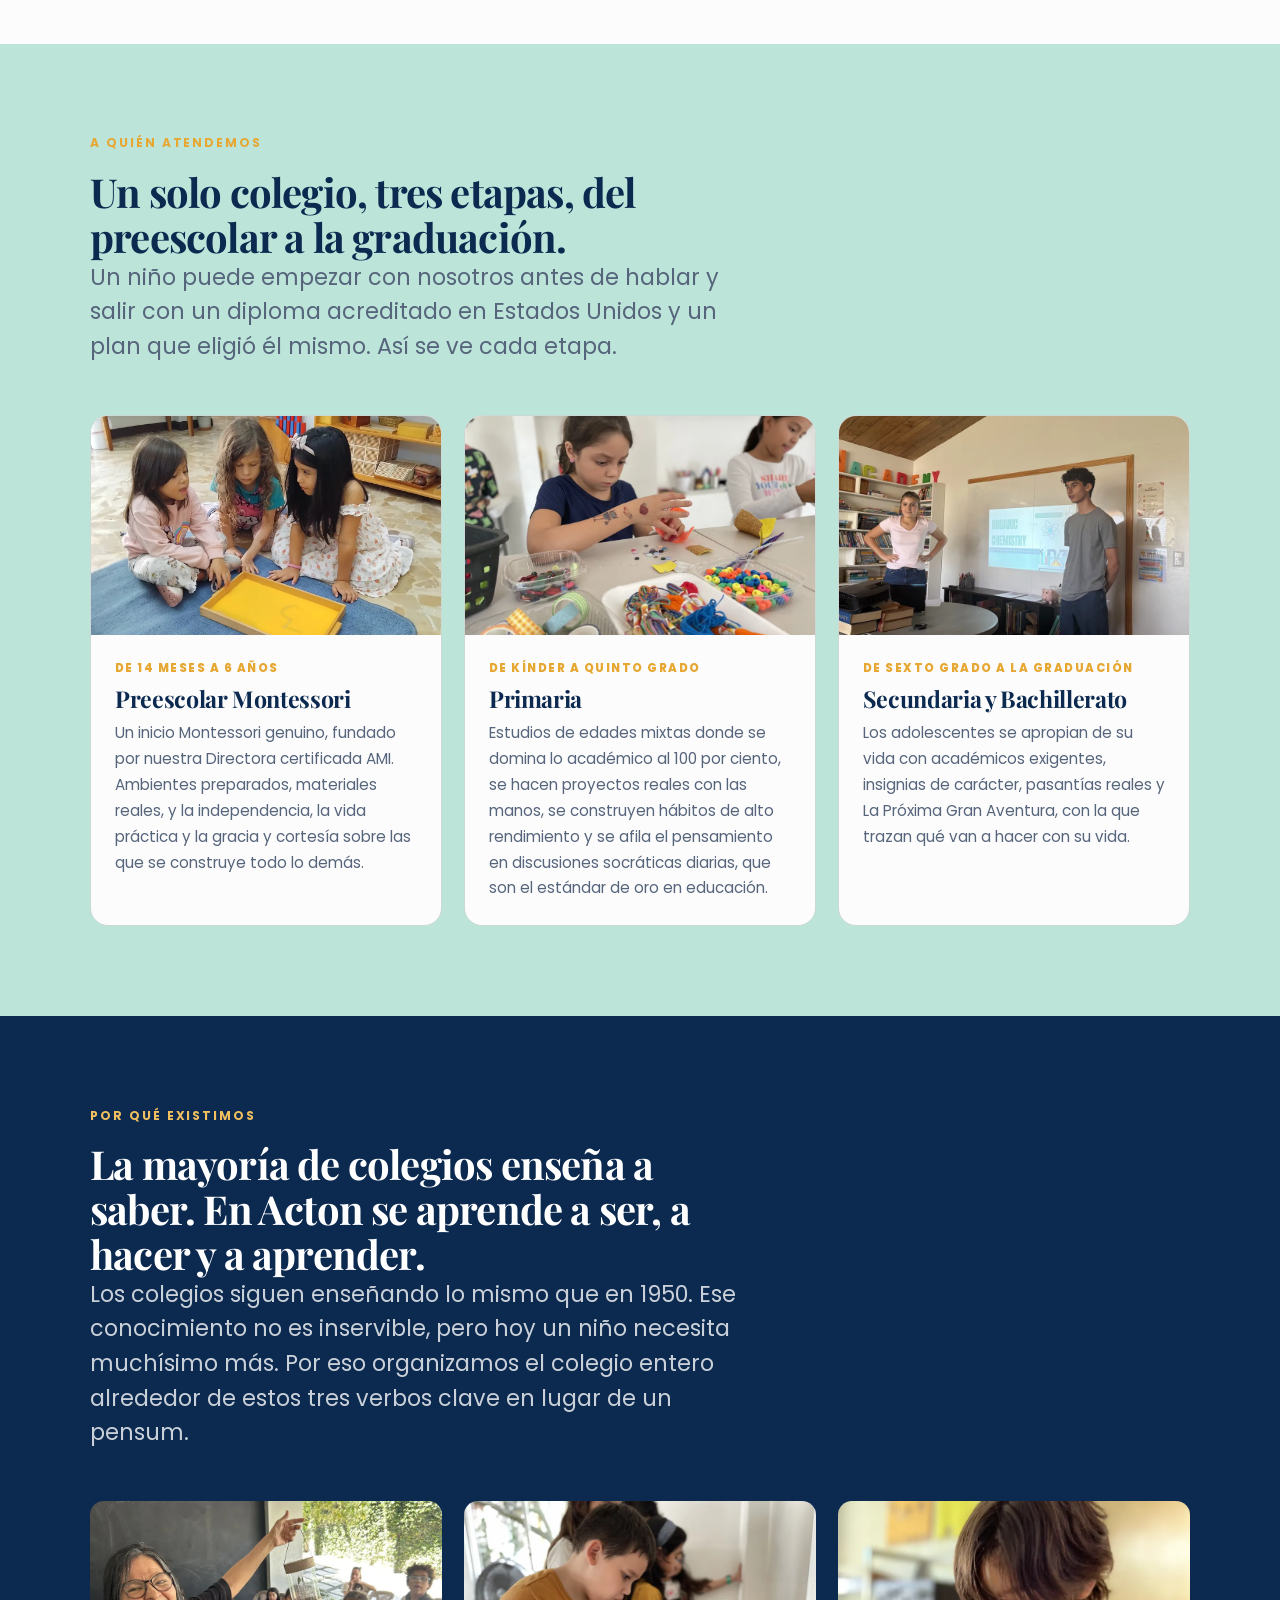
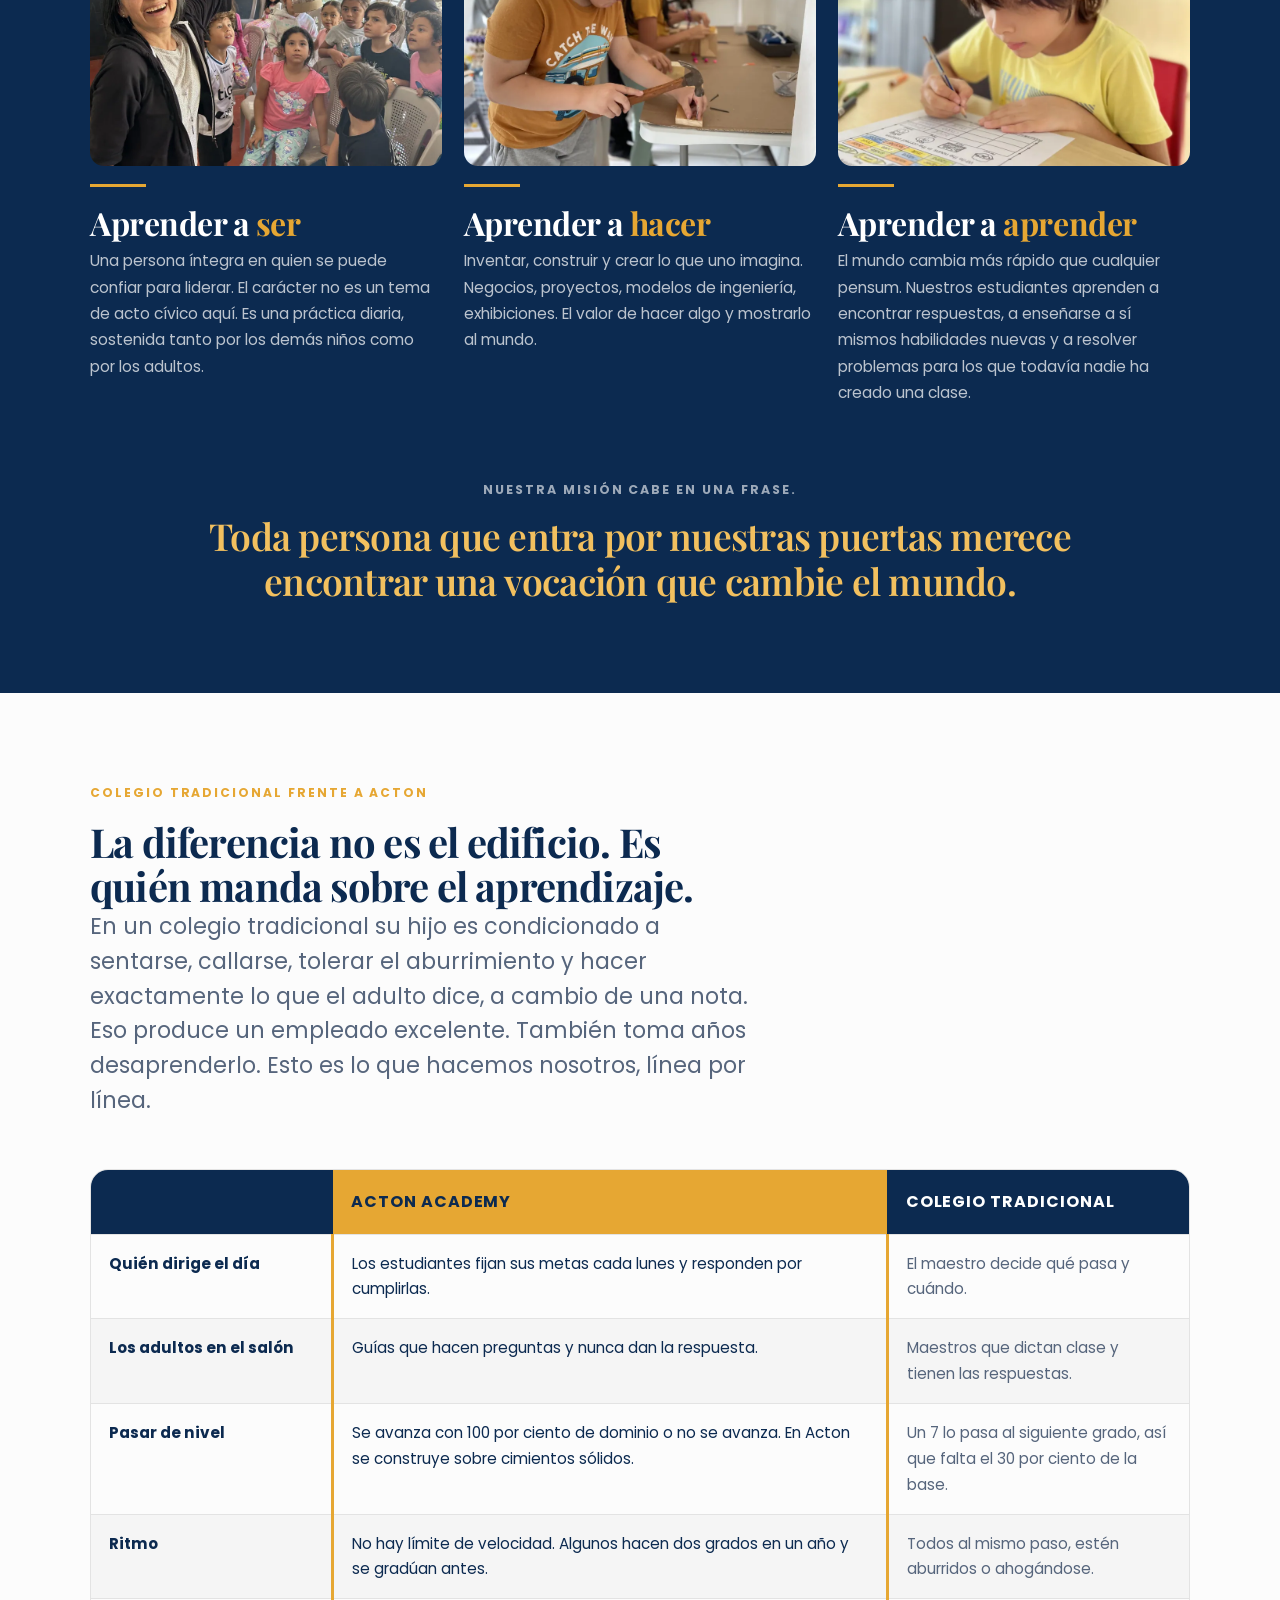
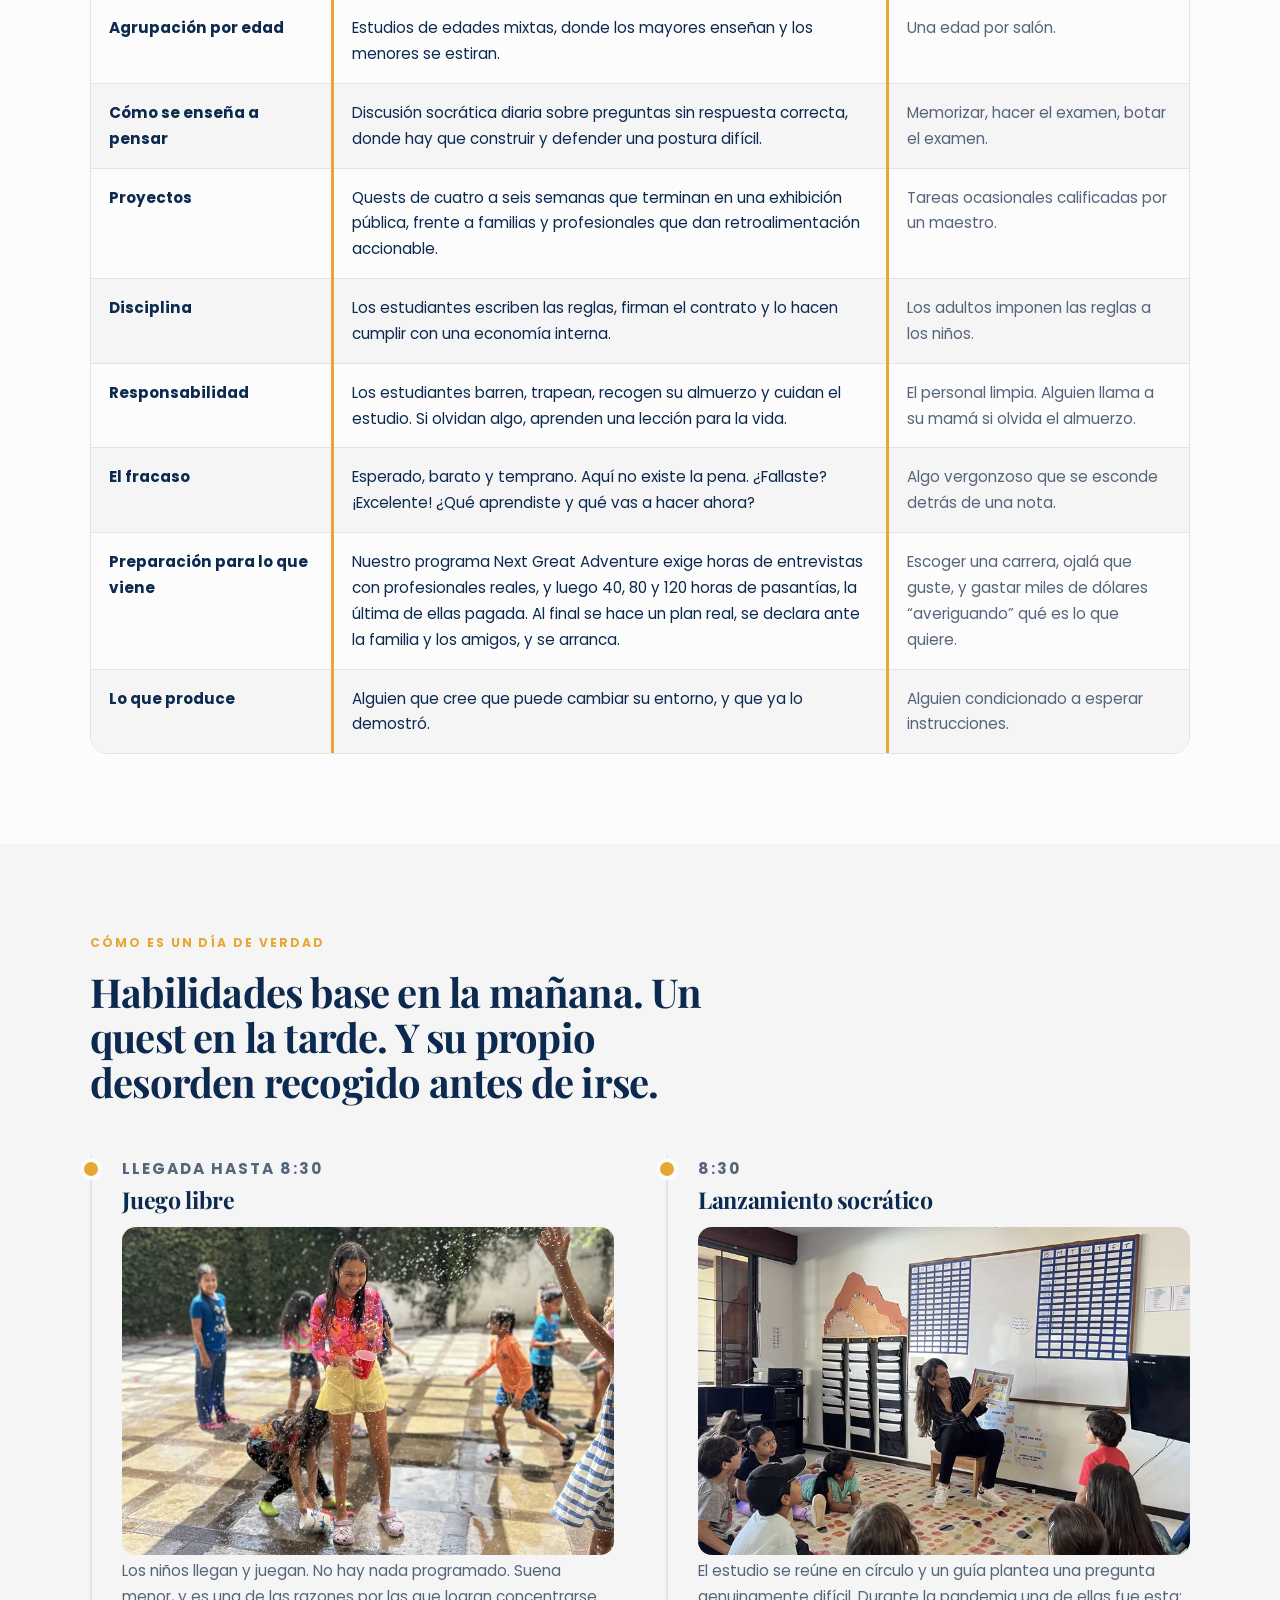
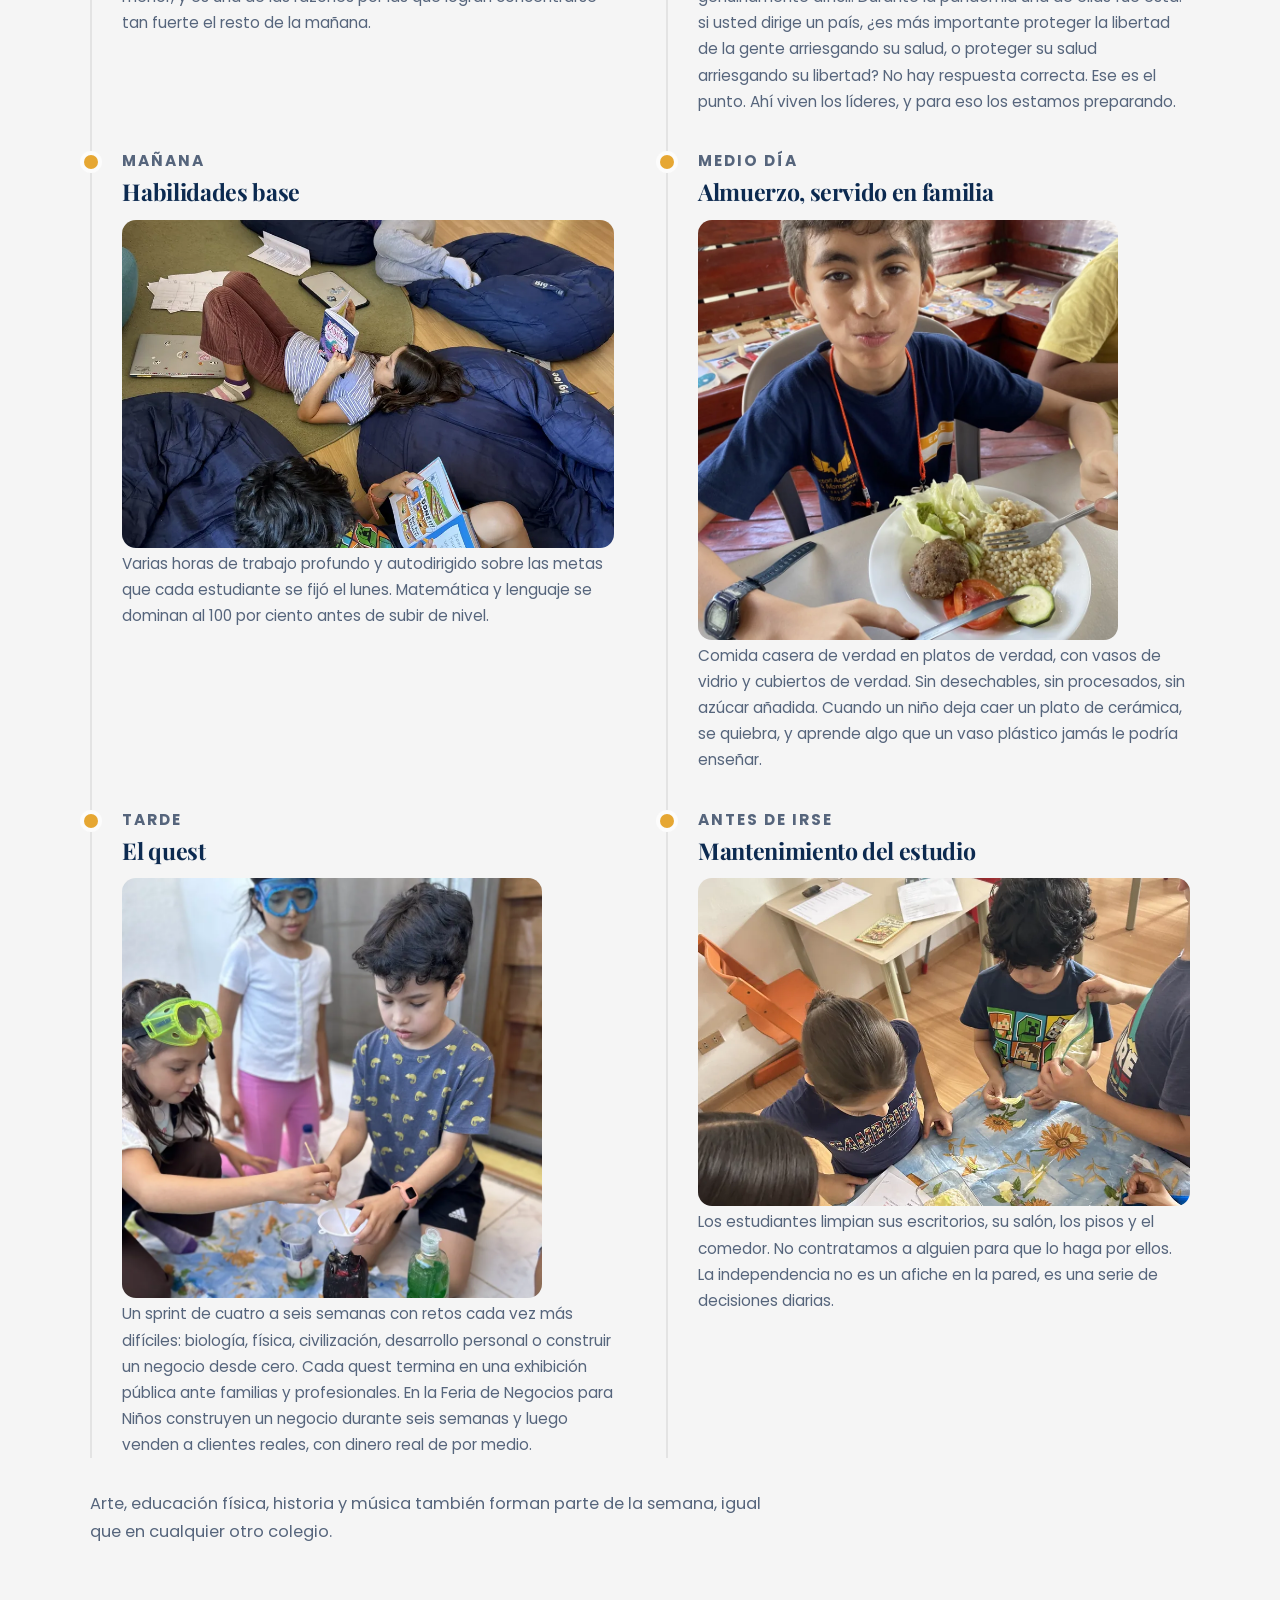
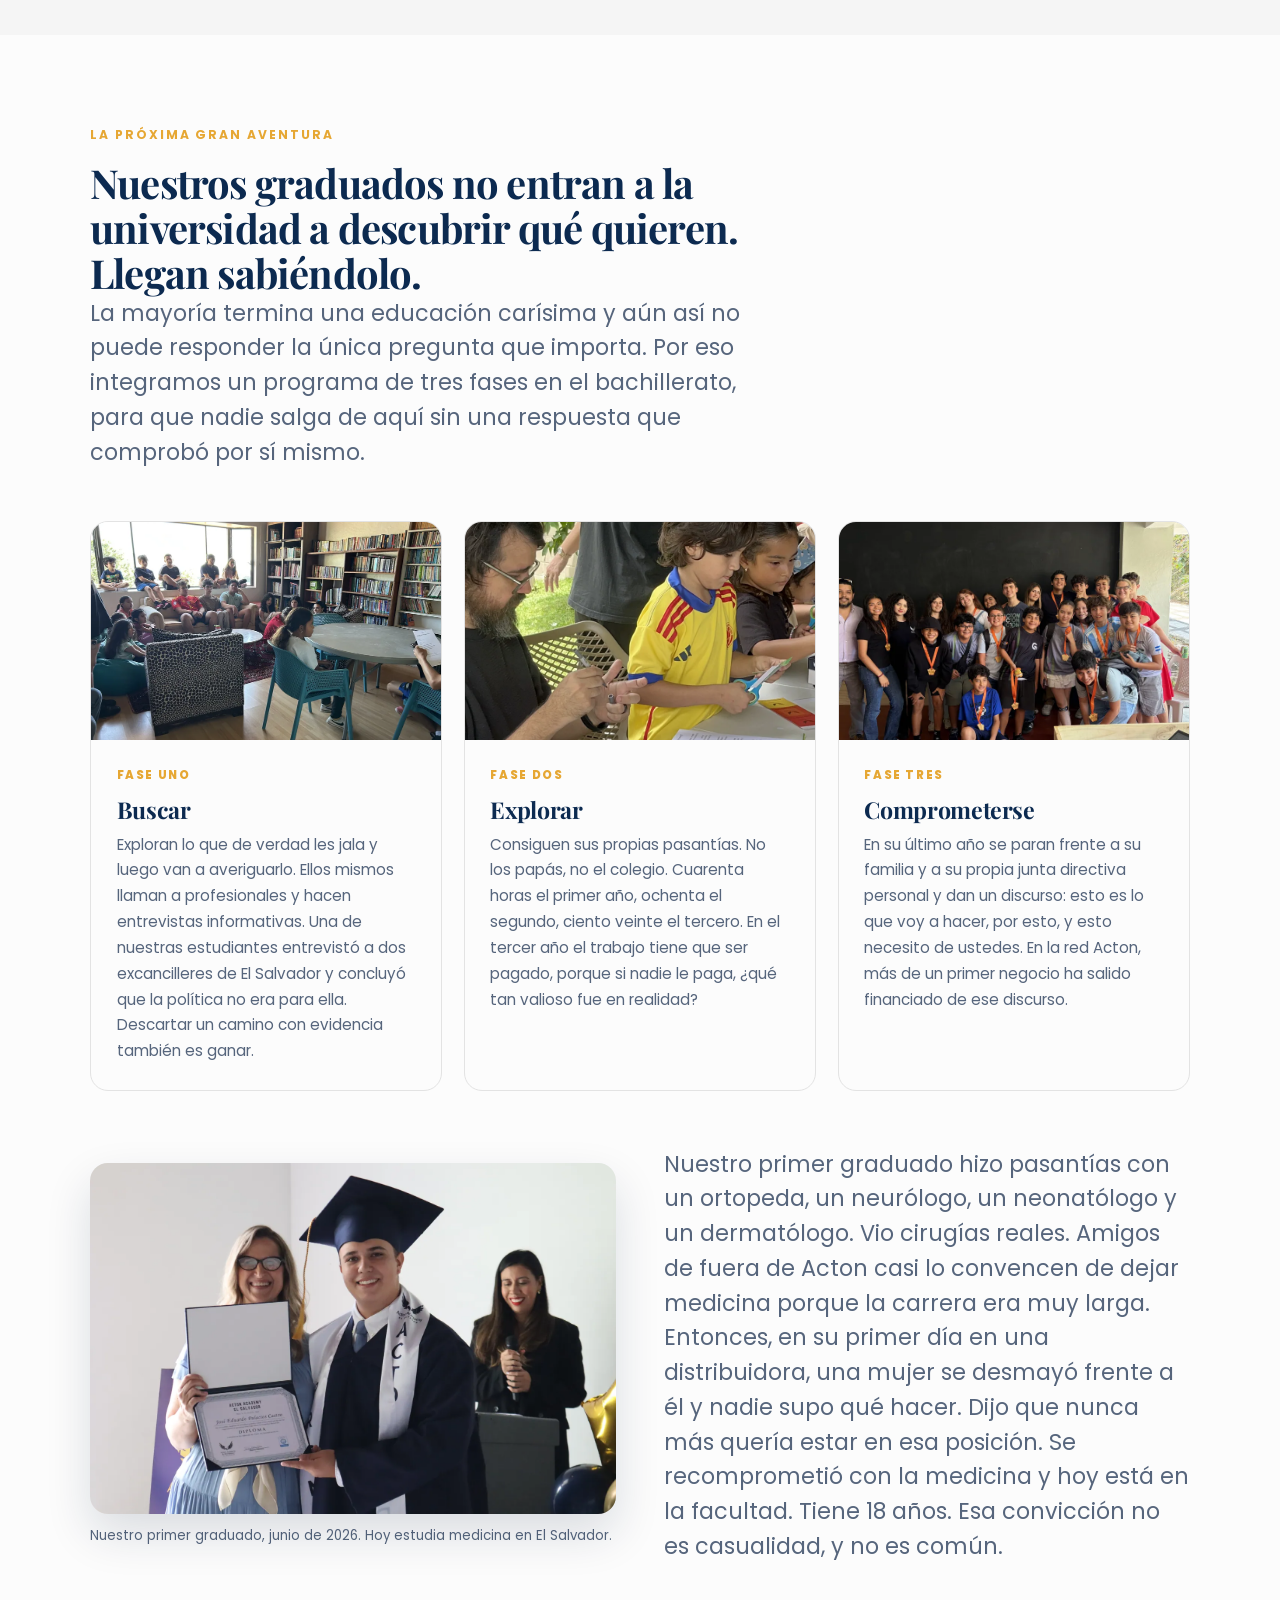
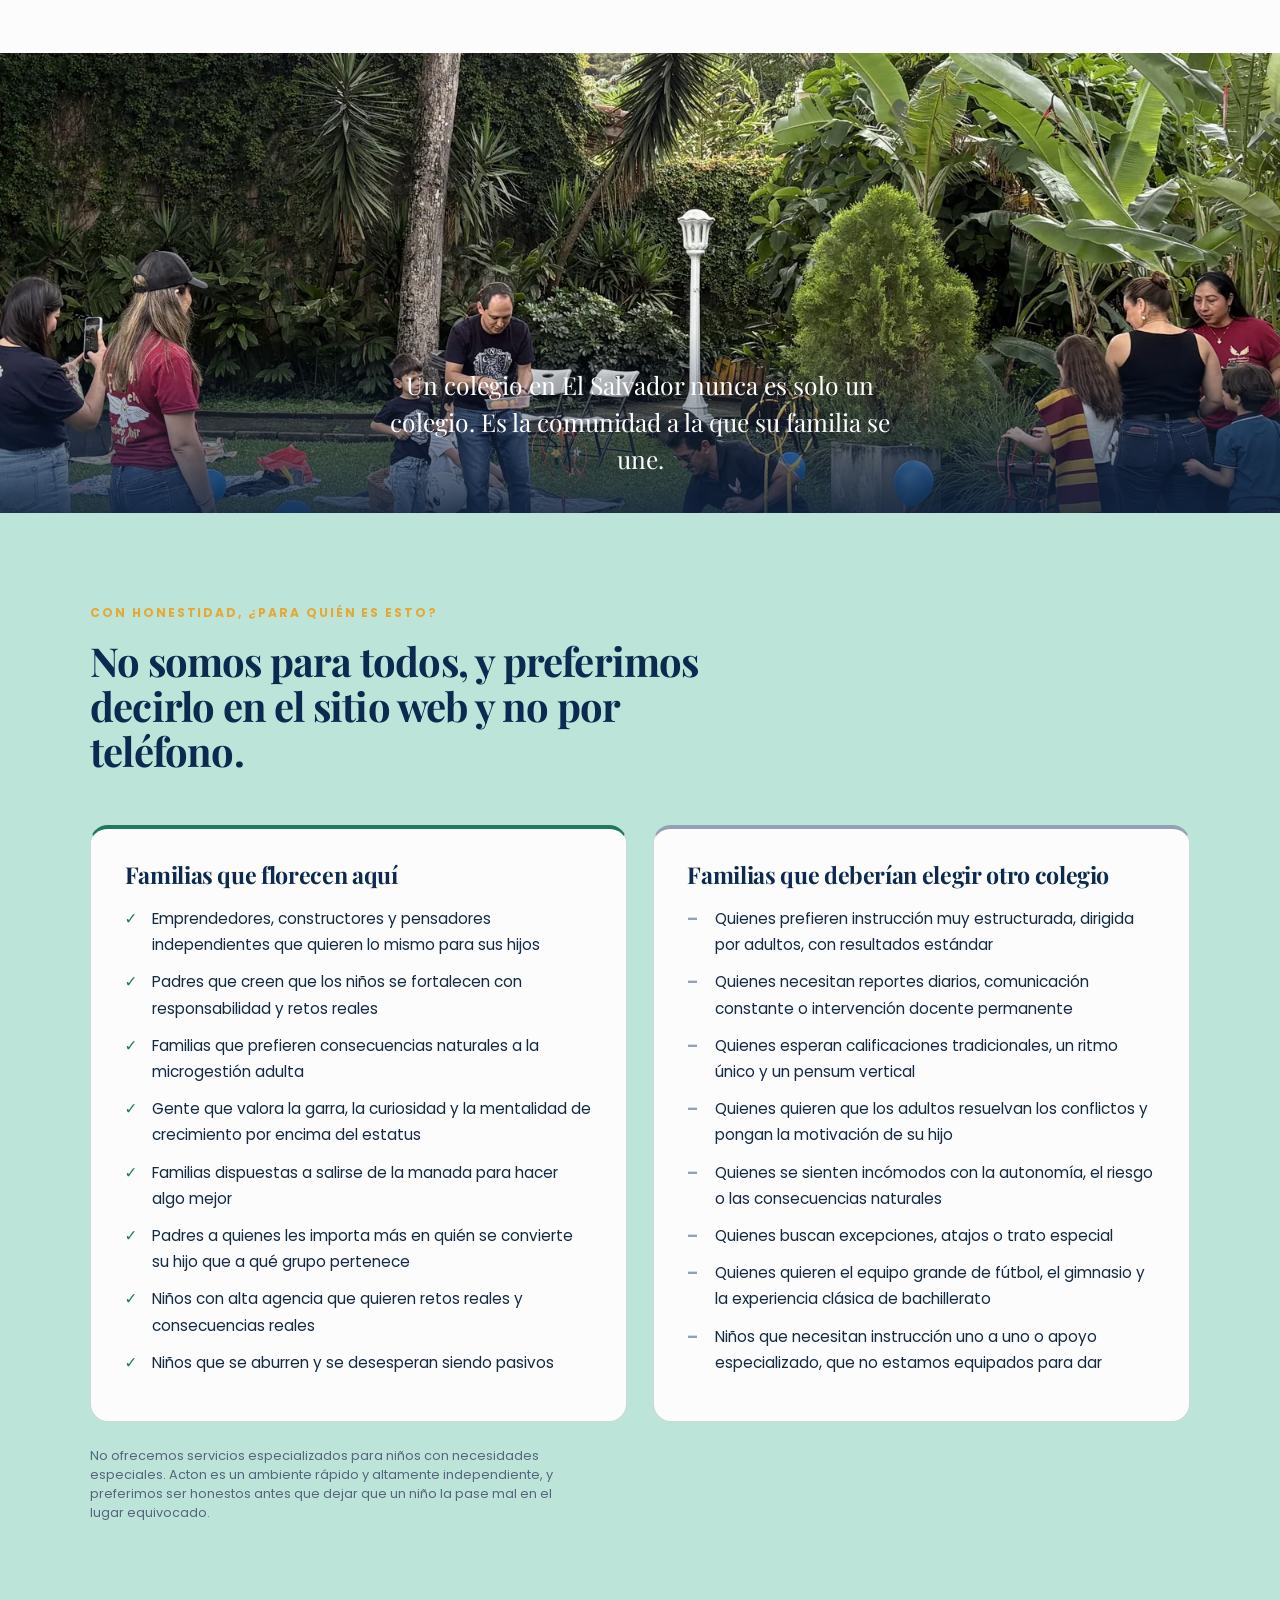
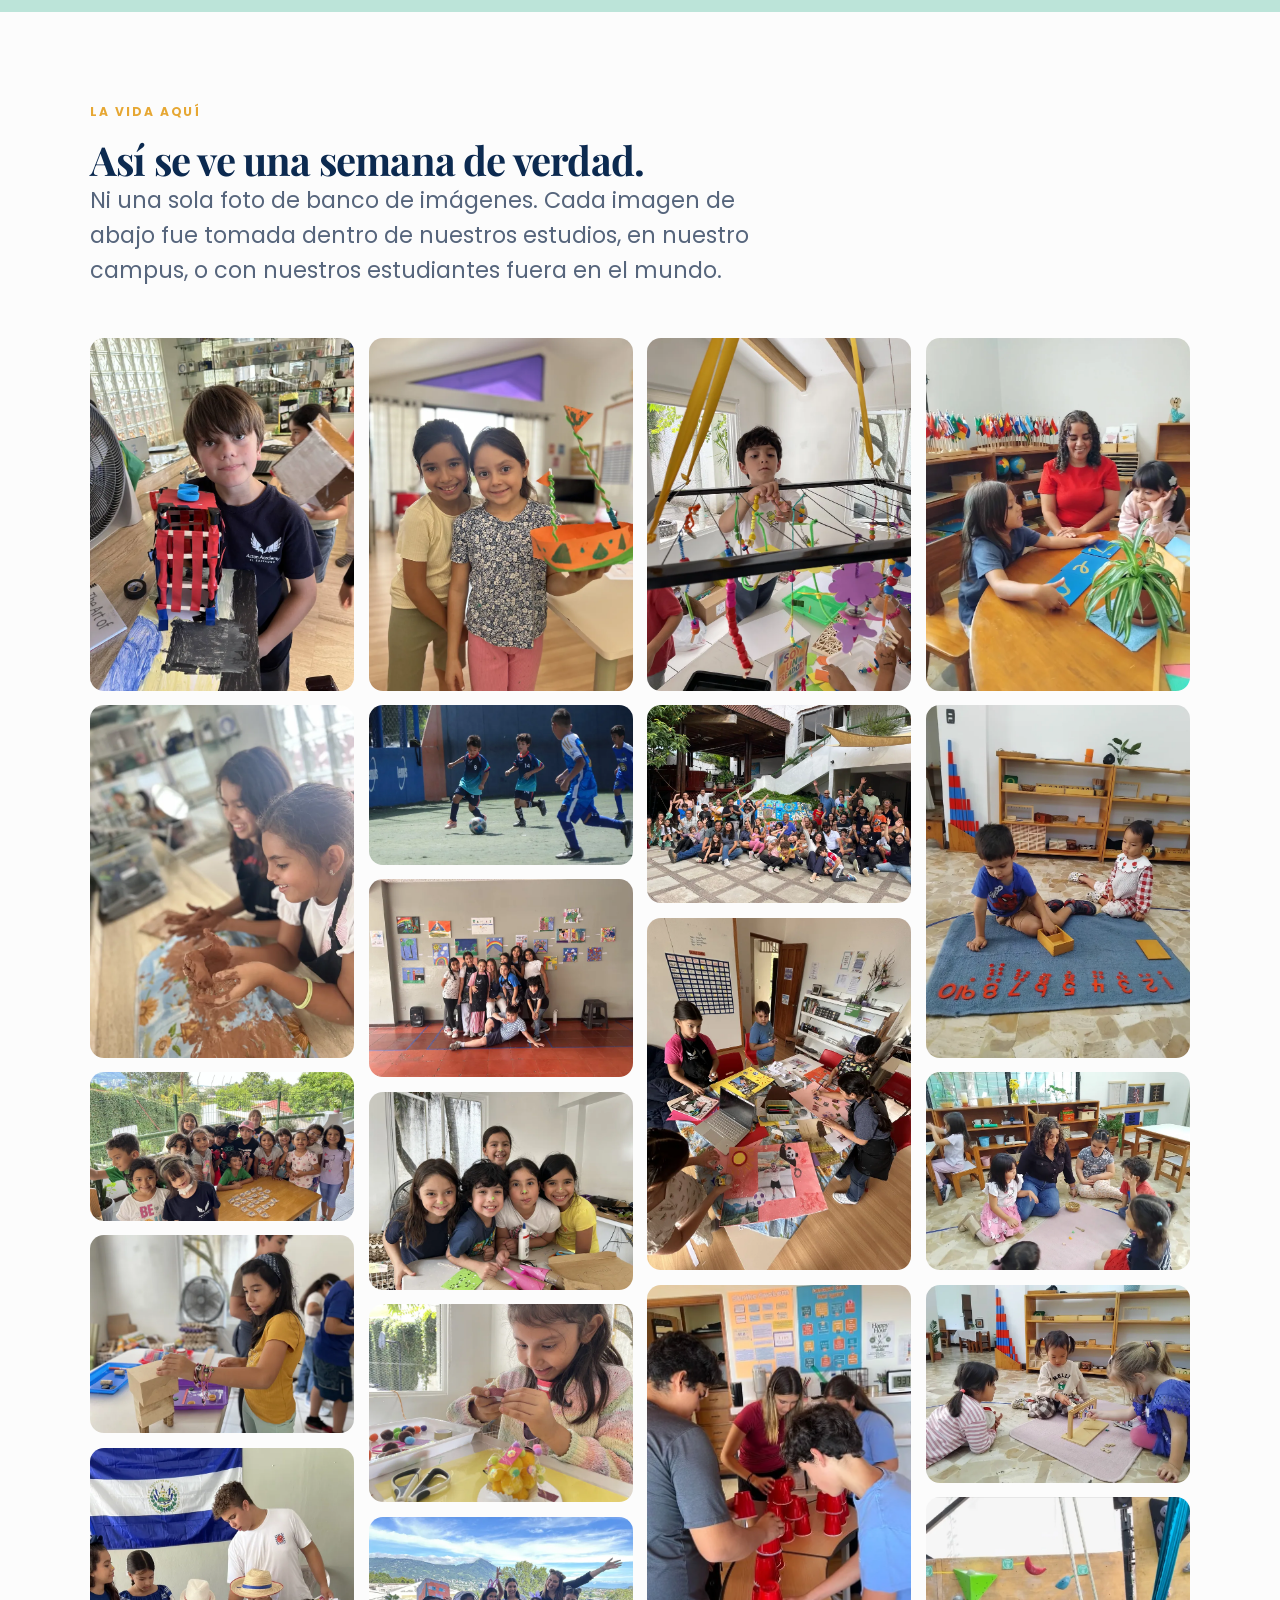
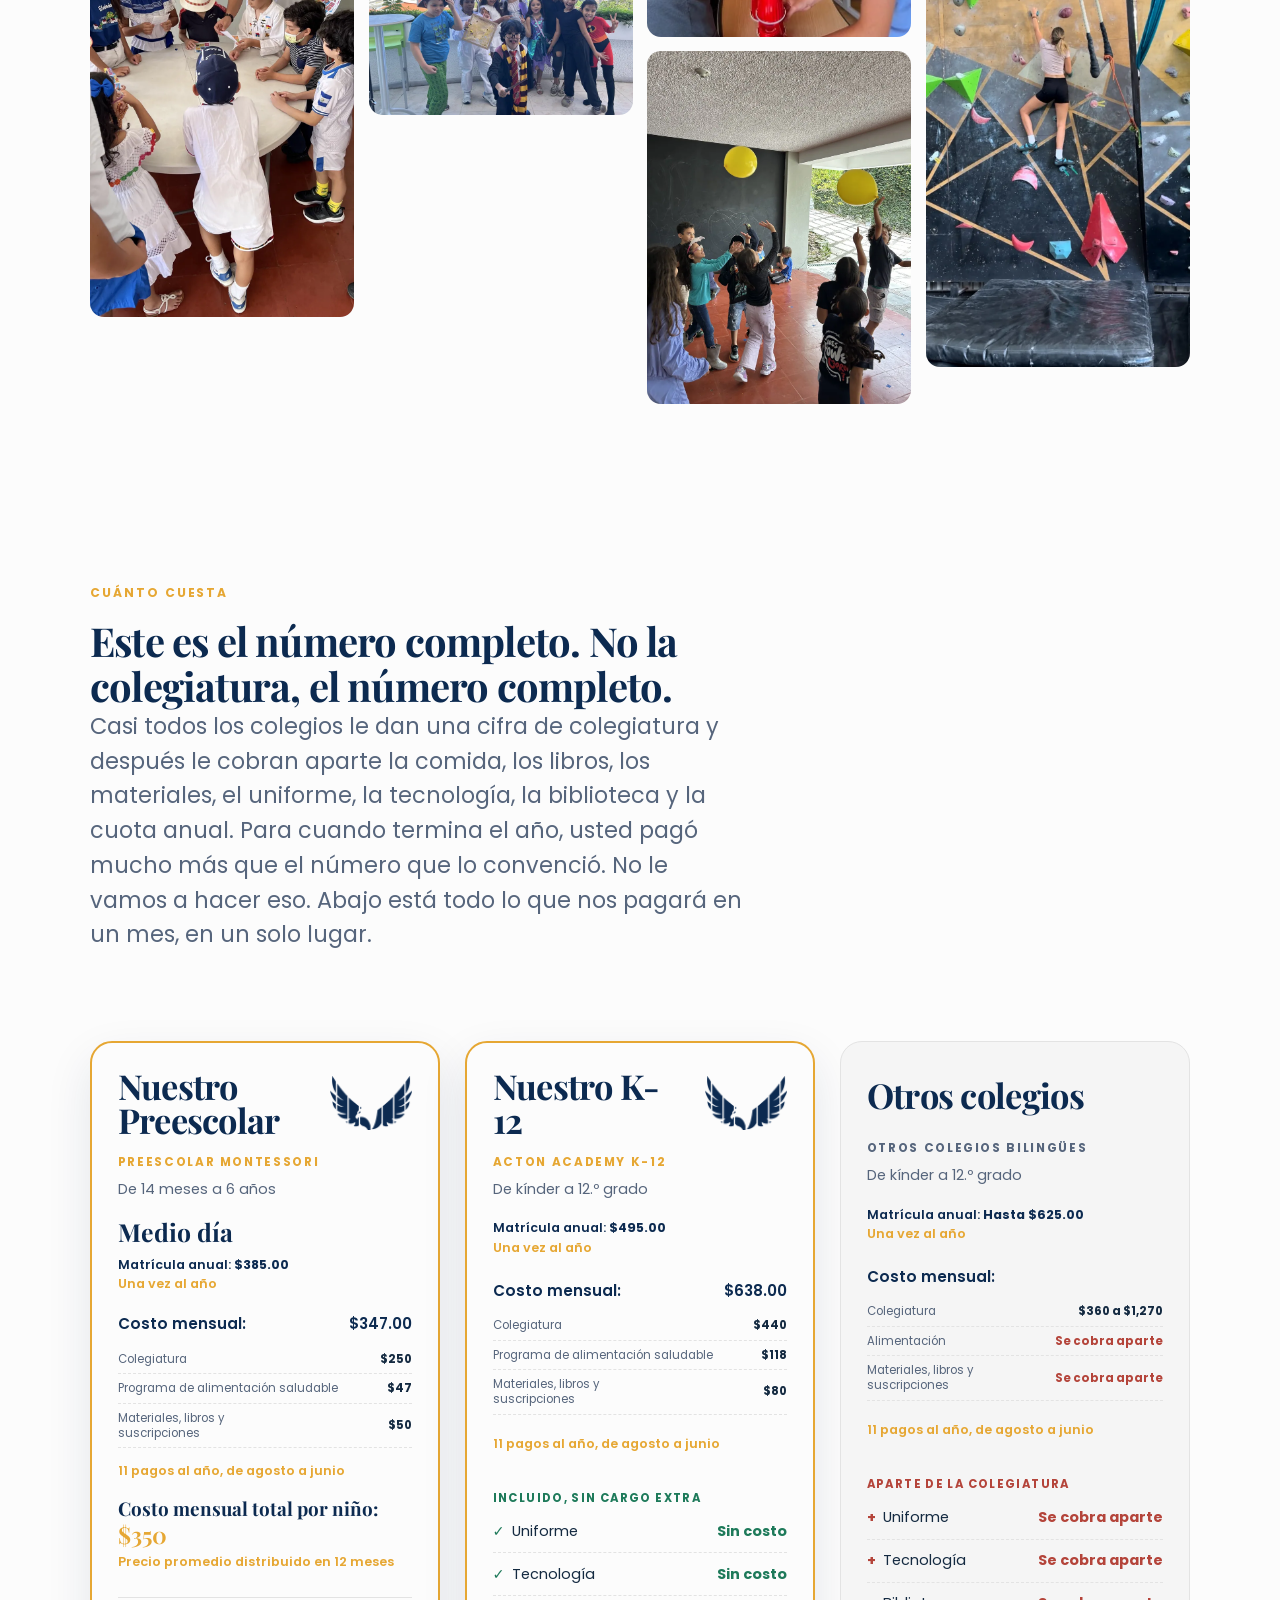
==== commit 438a6c7b: "Picture crop" ====
--- a/es/index.html
+++ b/es/index.html
@@ -177,7 +177,7 @@
       </div>
       <div class="cards cards-3">
         <div class="card reveal">
-          <div class="shot shot-4x3"><img src="../assets/images/gallery/mastery-badge-ceremony-acton-academy-actonacademyelsalvador.com.webp" alt="Estudiantes de Acton Academy El Salvador con sus Certificados de Dominio en una ceremonia de insignias" loading="lazy" decoding="async" width="1000" height="562"></div>
+          <div class="shot shot-4x3"><img src="../assets/images/gallery/mastery-certificates-badge-ceremony-acton-academy-actonacademyelsalvador.com.webp" alt="Estudiantes de Acton Academy El Salvador con sus Certificados de Dominio en una ceremonia de insignias" loading="lazy" decoding="async" width="1100" height="825"></div>
           <span class="num">01</span>
           <h3>Educaci&oacute;n estadounidense real y acreditada</h3>
           <p>Estamos acreditados en Estados Unidos por IALDS. No estamos acreditados por el MINED, y emitimos notas, certificados y diplomas oficiales nosotros mismos. Las familias que necesitan documentos apostillados o la homologaci&oacute;n en el MINED usan un servicio adicional para ese paso, y recomendamos West River Academy. Los graduados entran a la universidad en El Salvador o fuera del pa&iacute;s. El nuestro hizo exactamente eso.</p>
@@ -594,7 +594,7 @@
           </div>
 
         </div>
-        <p class="price-note reveal"><strong>Nuestros precios incluyen IVA, as&iacute; que no se agrega nada al final.</strong> Puede pagarnos por transferencia bancaria, con tarjeta de cr&eacute;dito mediante enlace de pago con un recargo del 4.8 por ciento, o en <strong>Bitcoin</strong>. No aceptamos efectivo.</p>
+        <p class="price-note reveal">Puede pagarnos por transferencia bancaria, con tarjeta de cr&eacute;dito mediante enlace de pago con un recargo del 4.8 por ciento, o en <strong>Bitcoin</strong>. No aceptamos efectivo.</p>
       </div>
 
       <div class="section-head reveal" style="margin-top:clamp(2.5rem,5vw,3.5rem);margin-bottom:0">
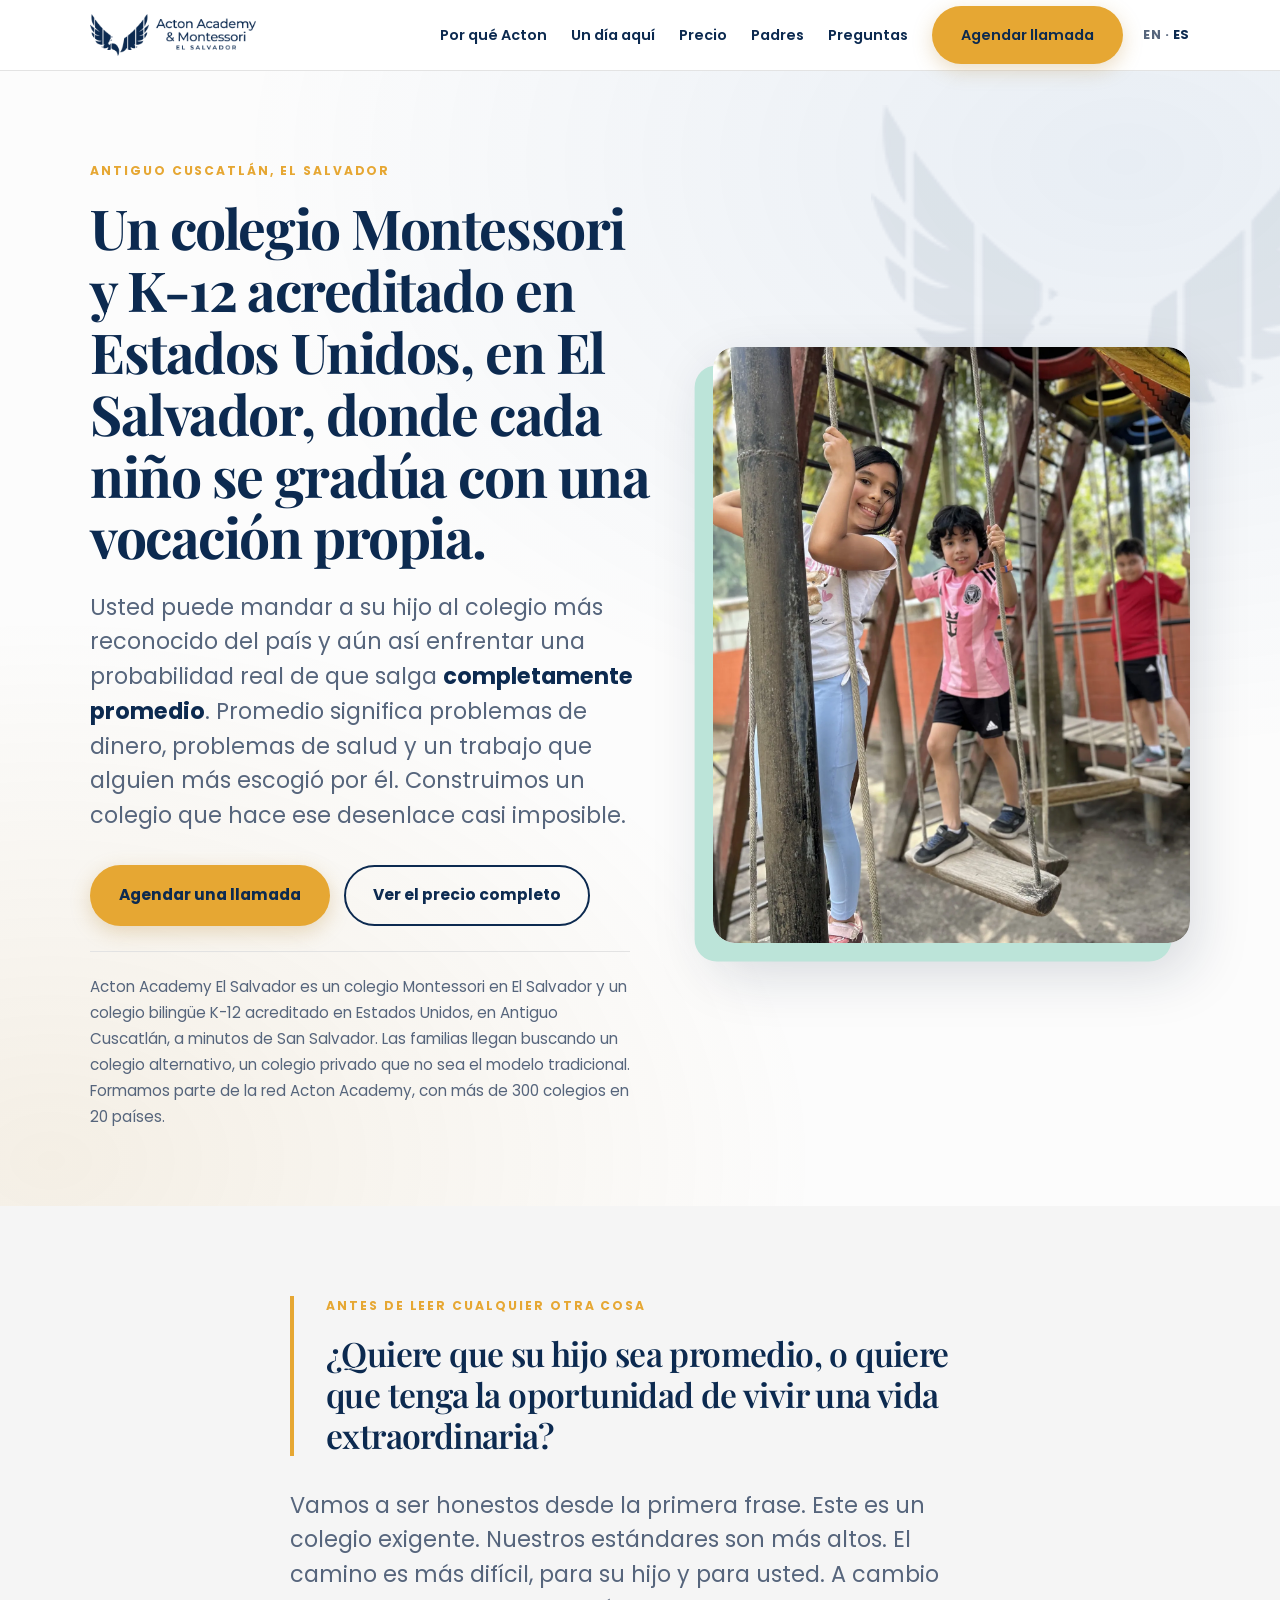
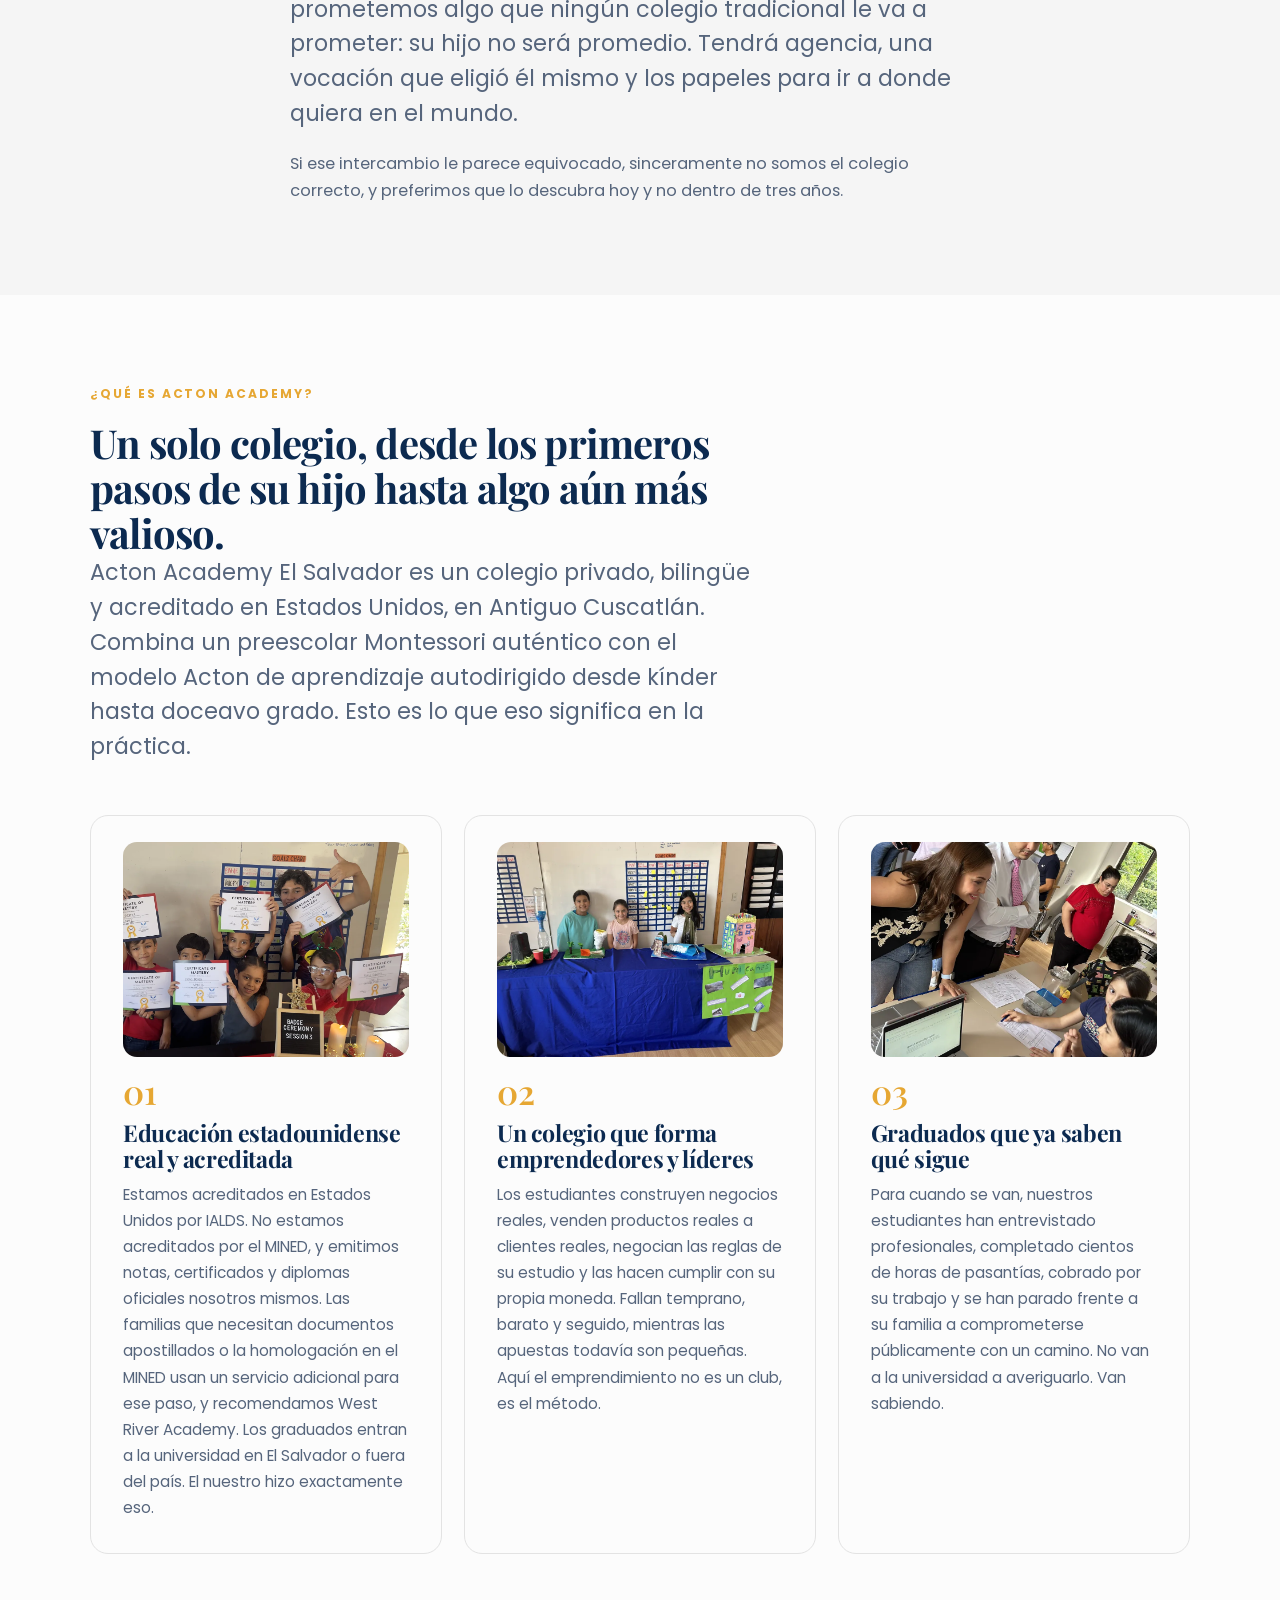
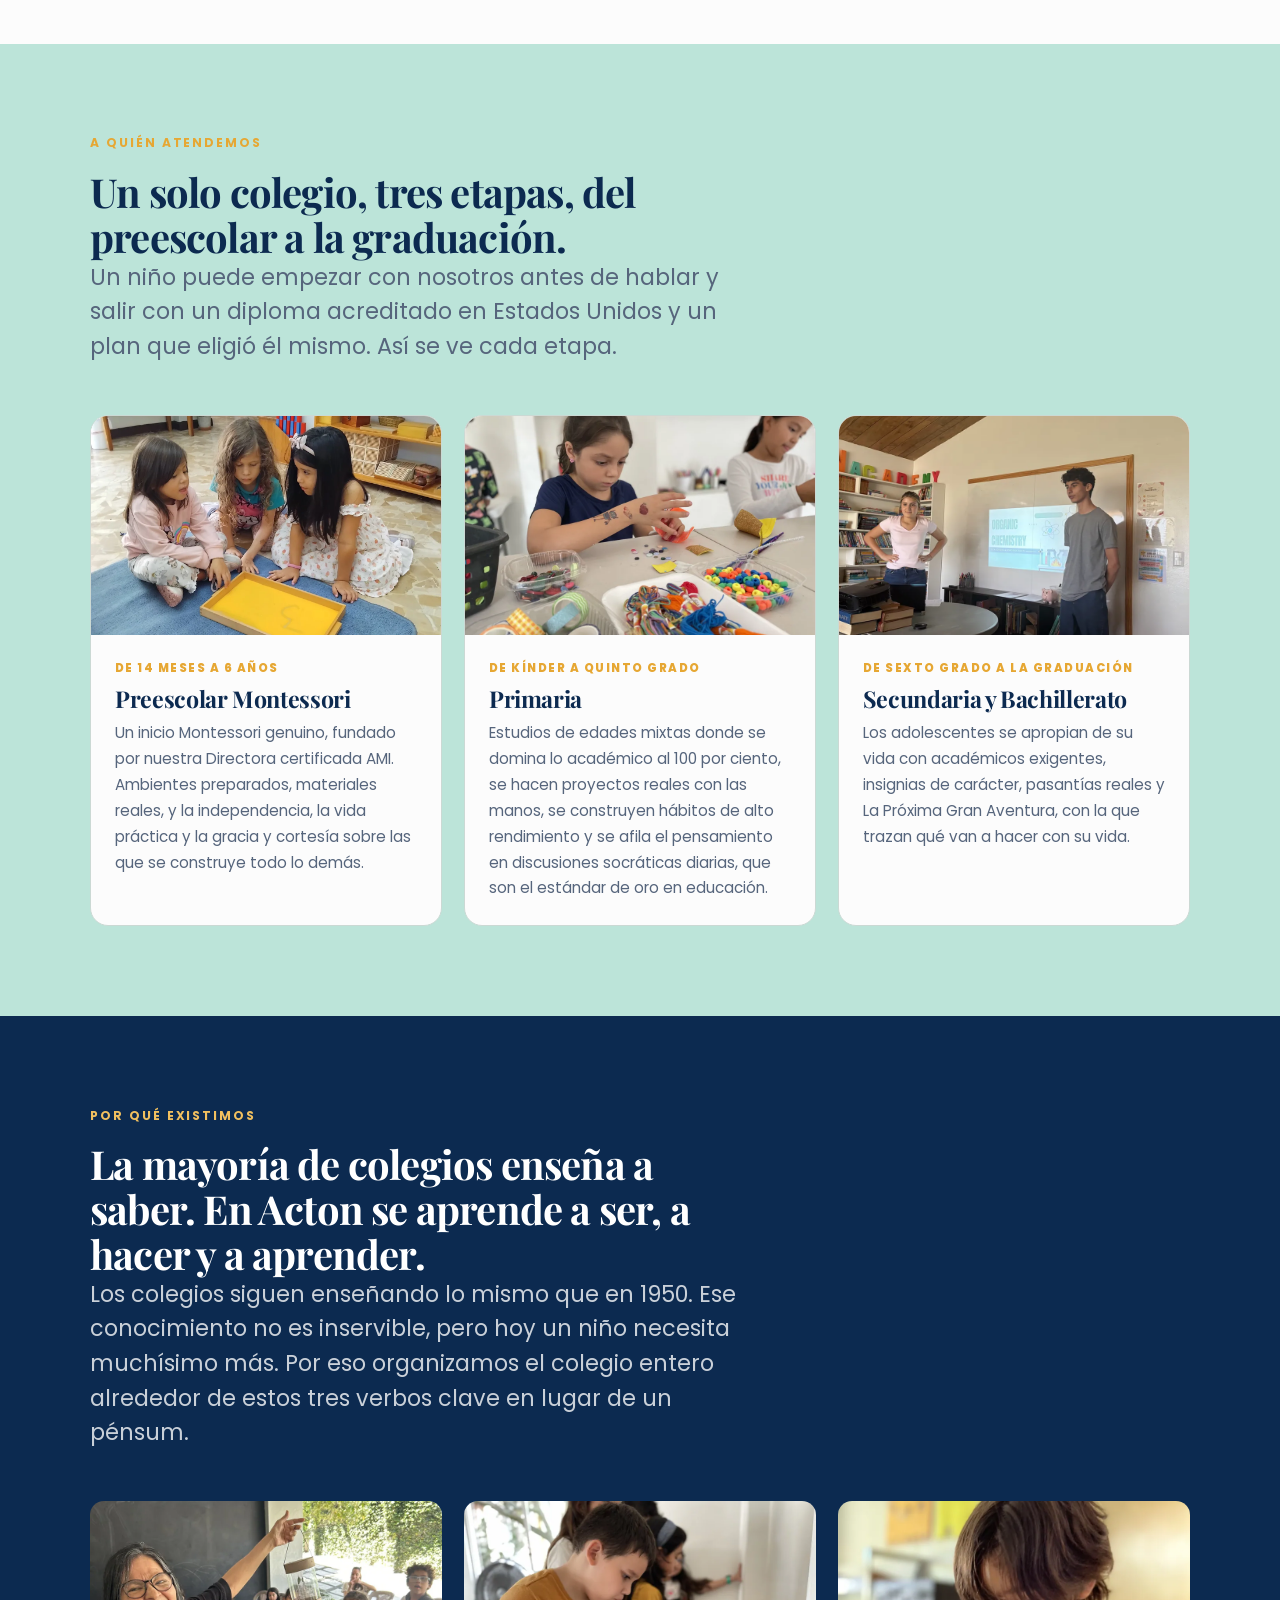
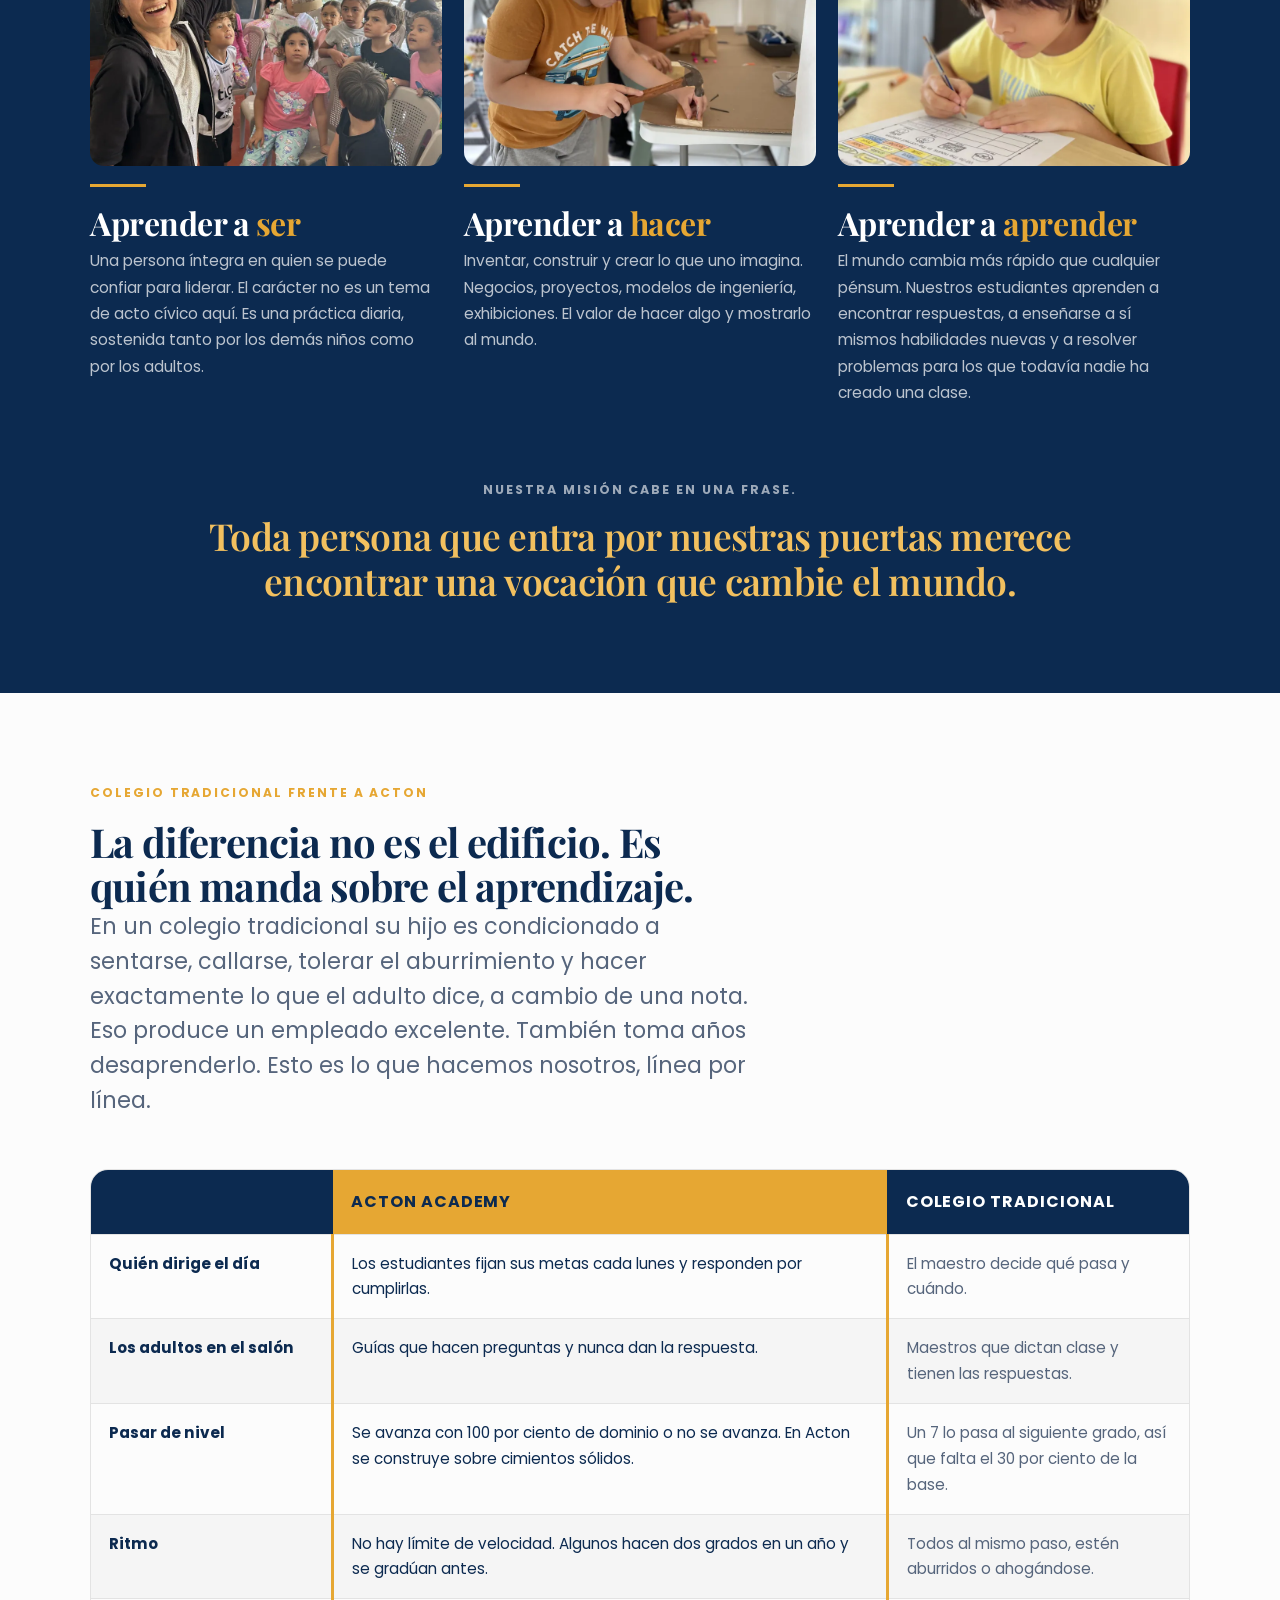
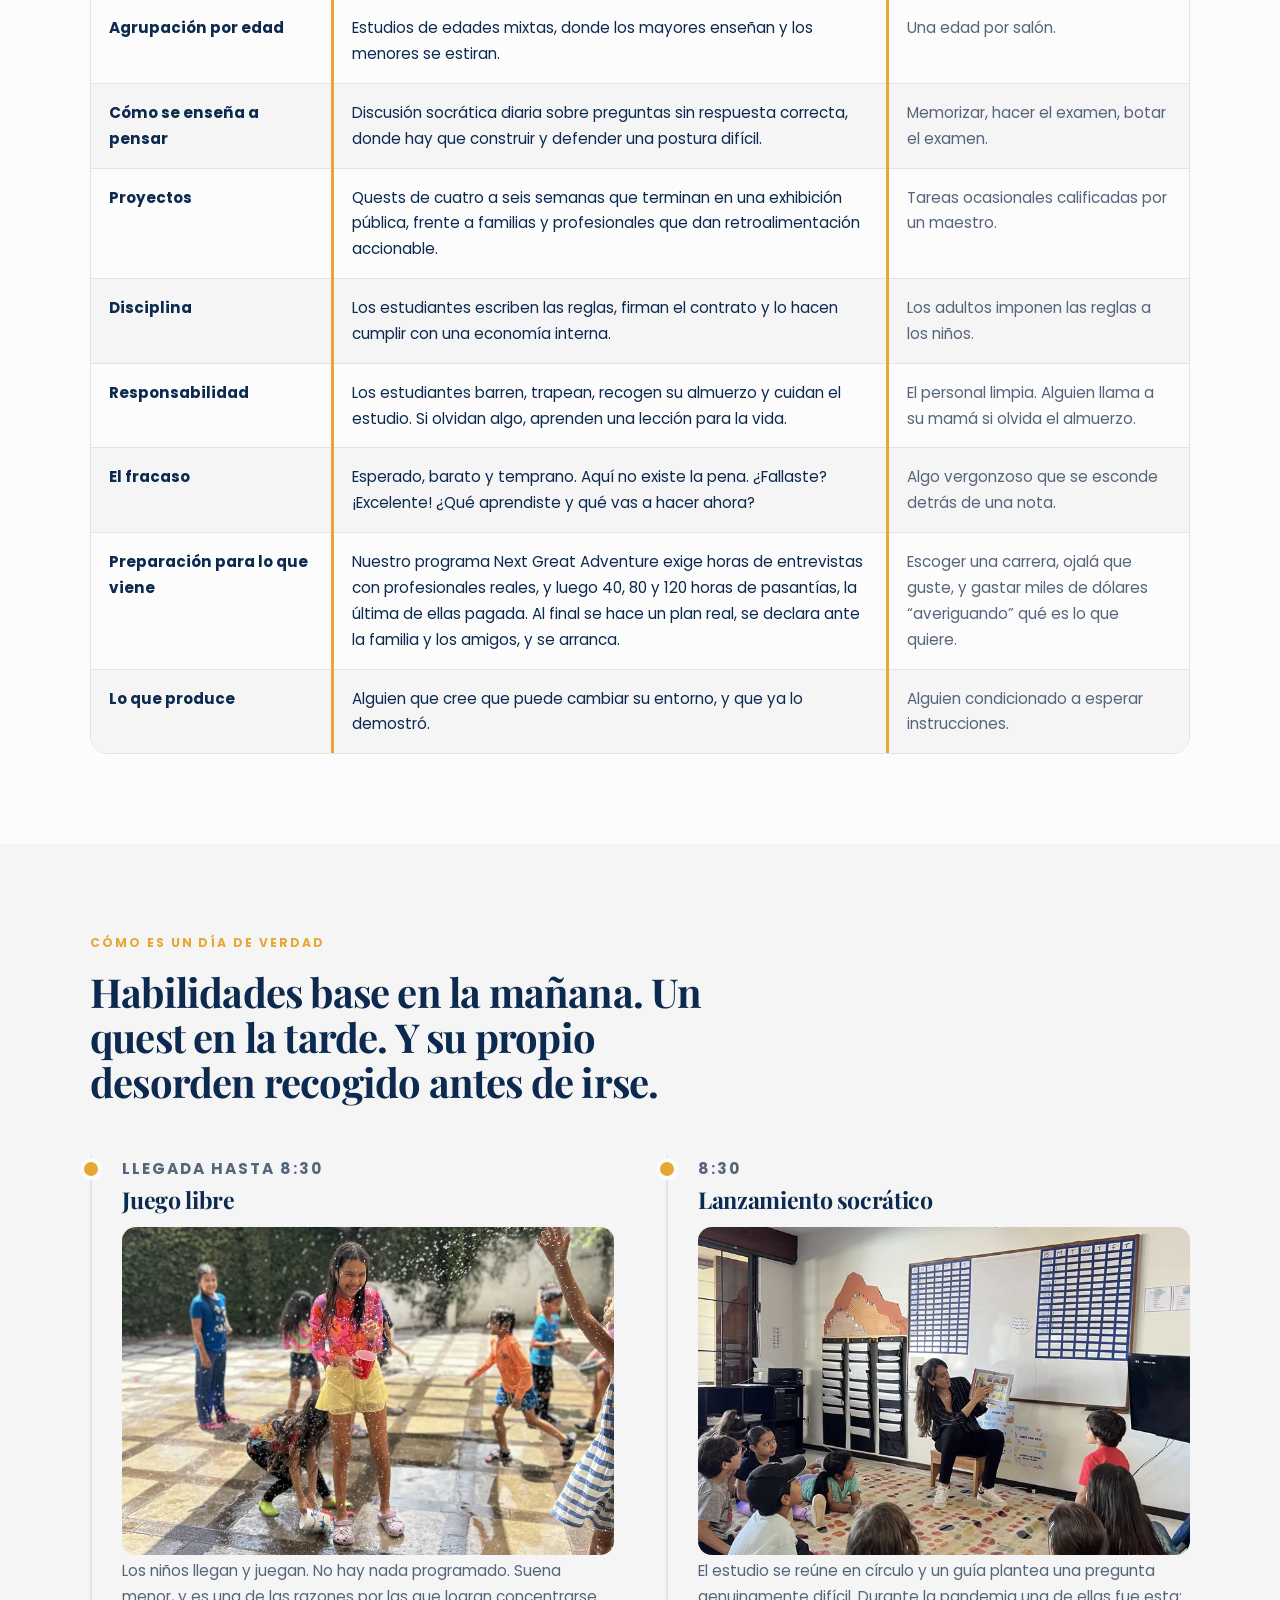
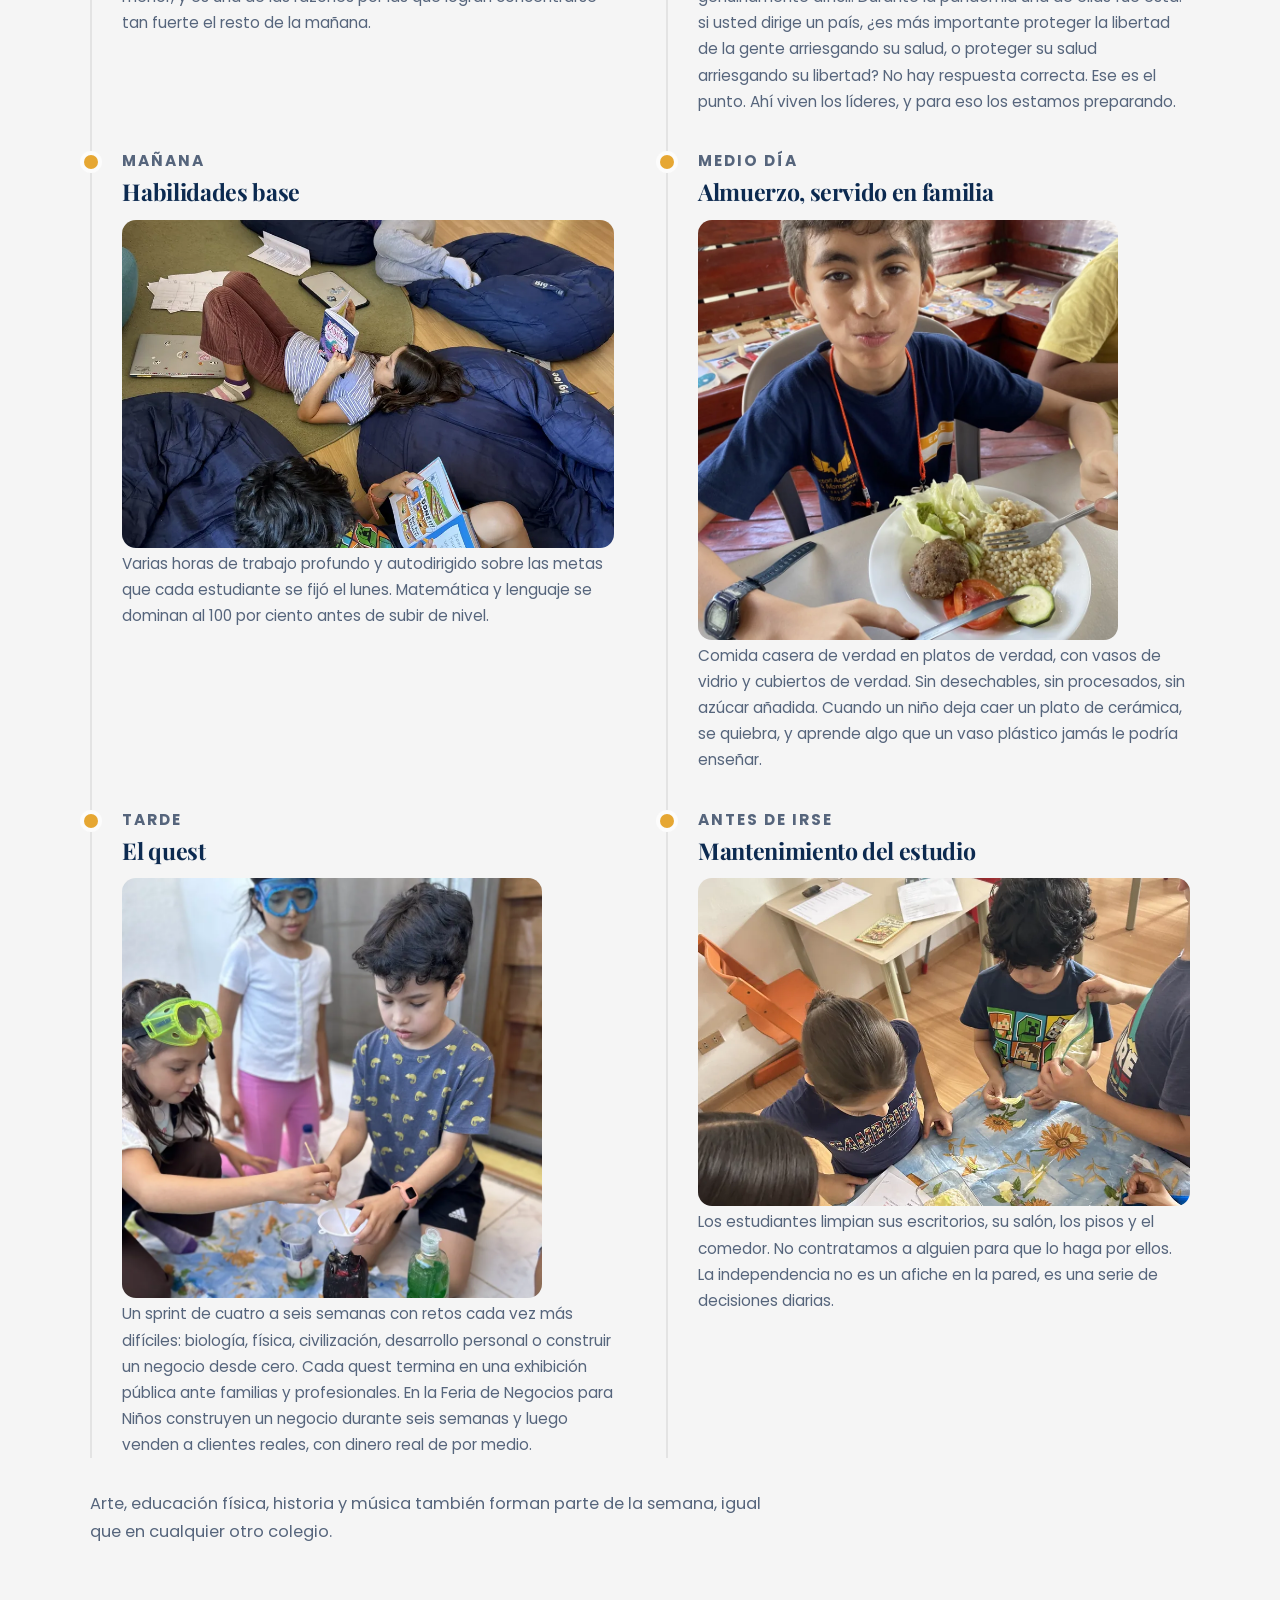
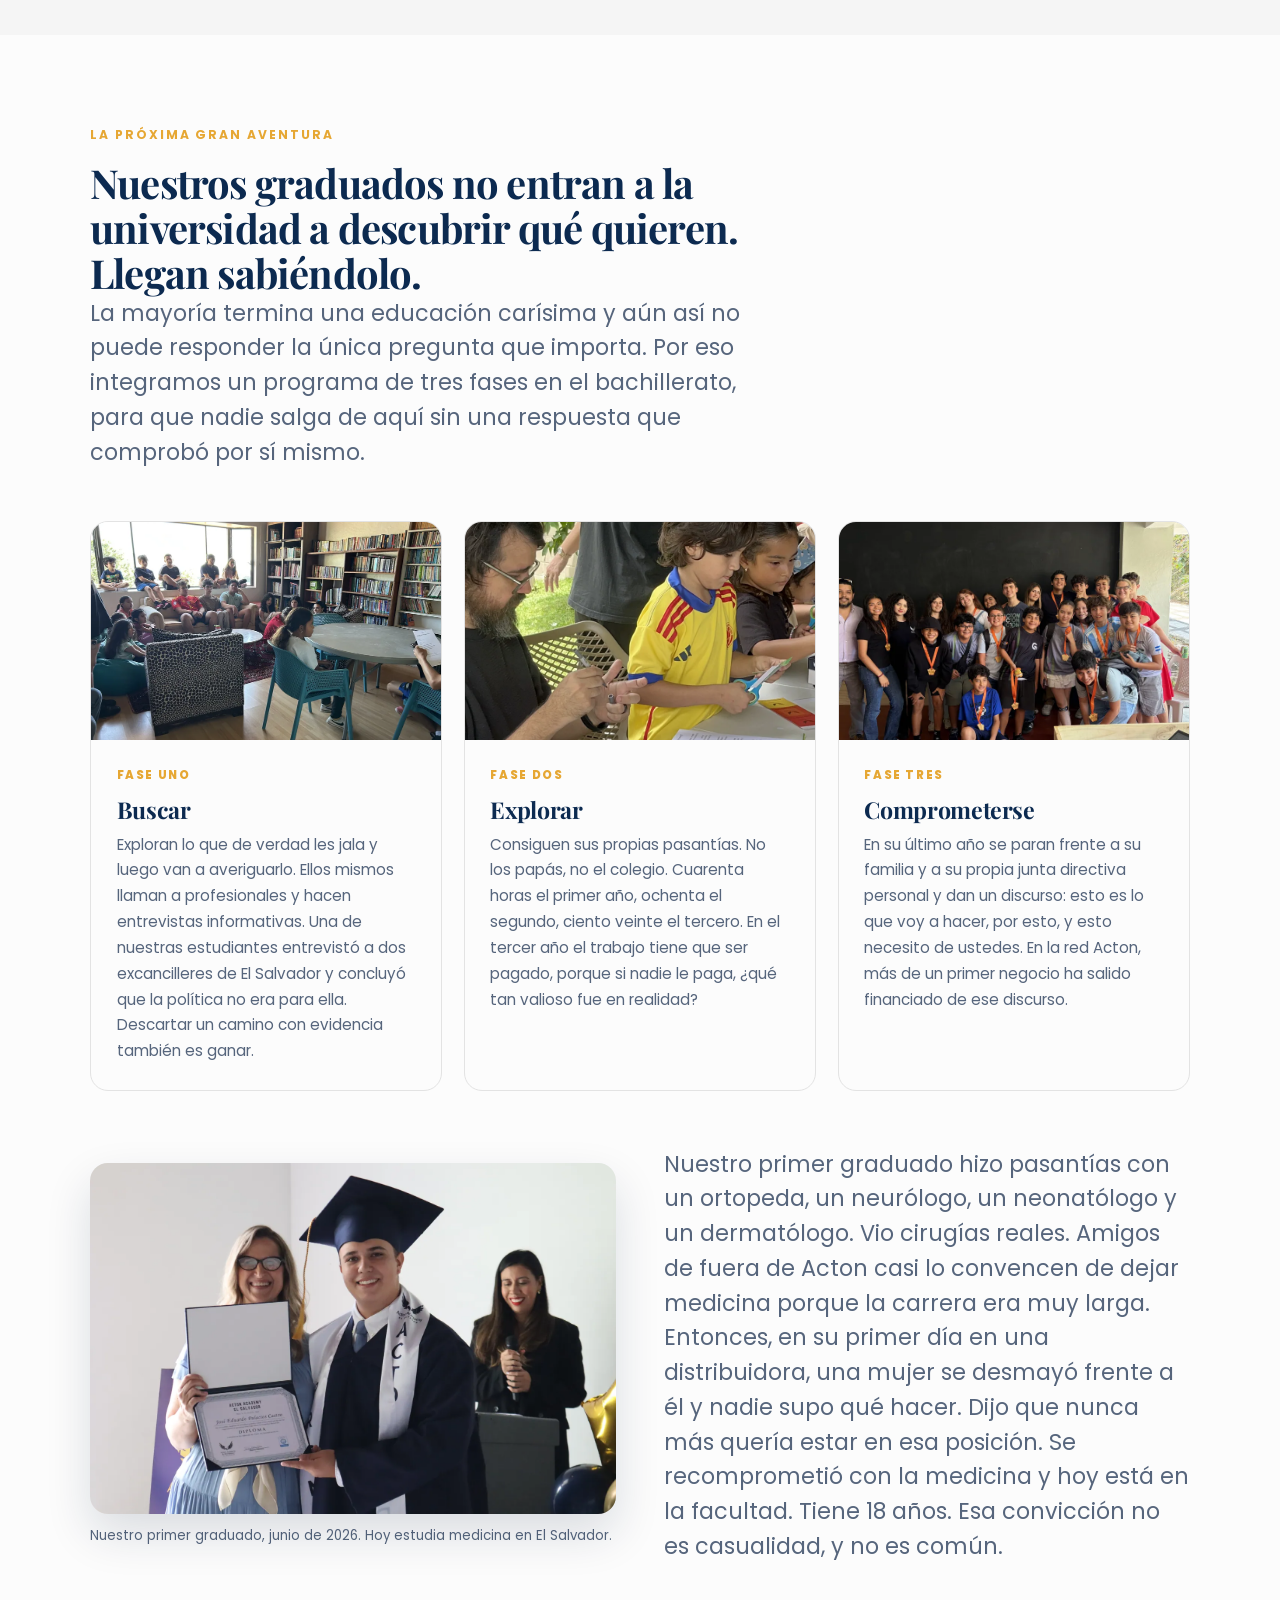
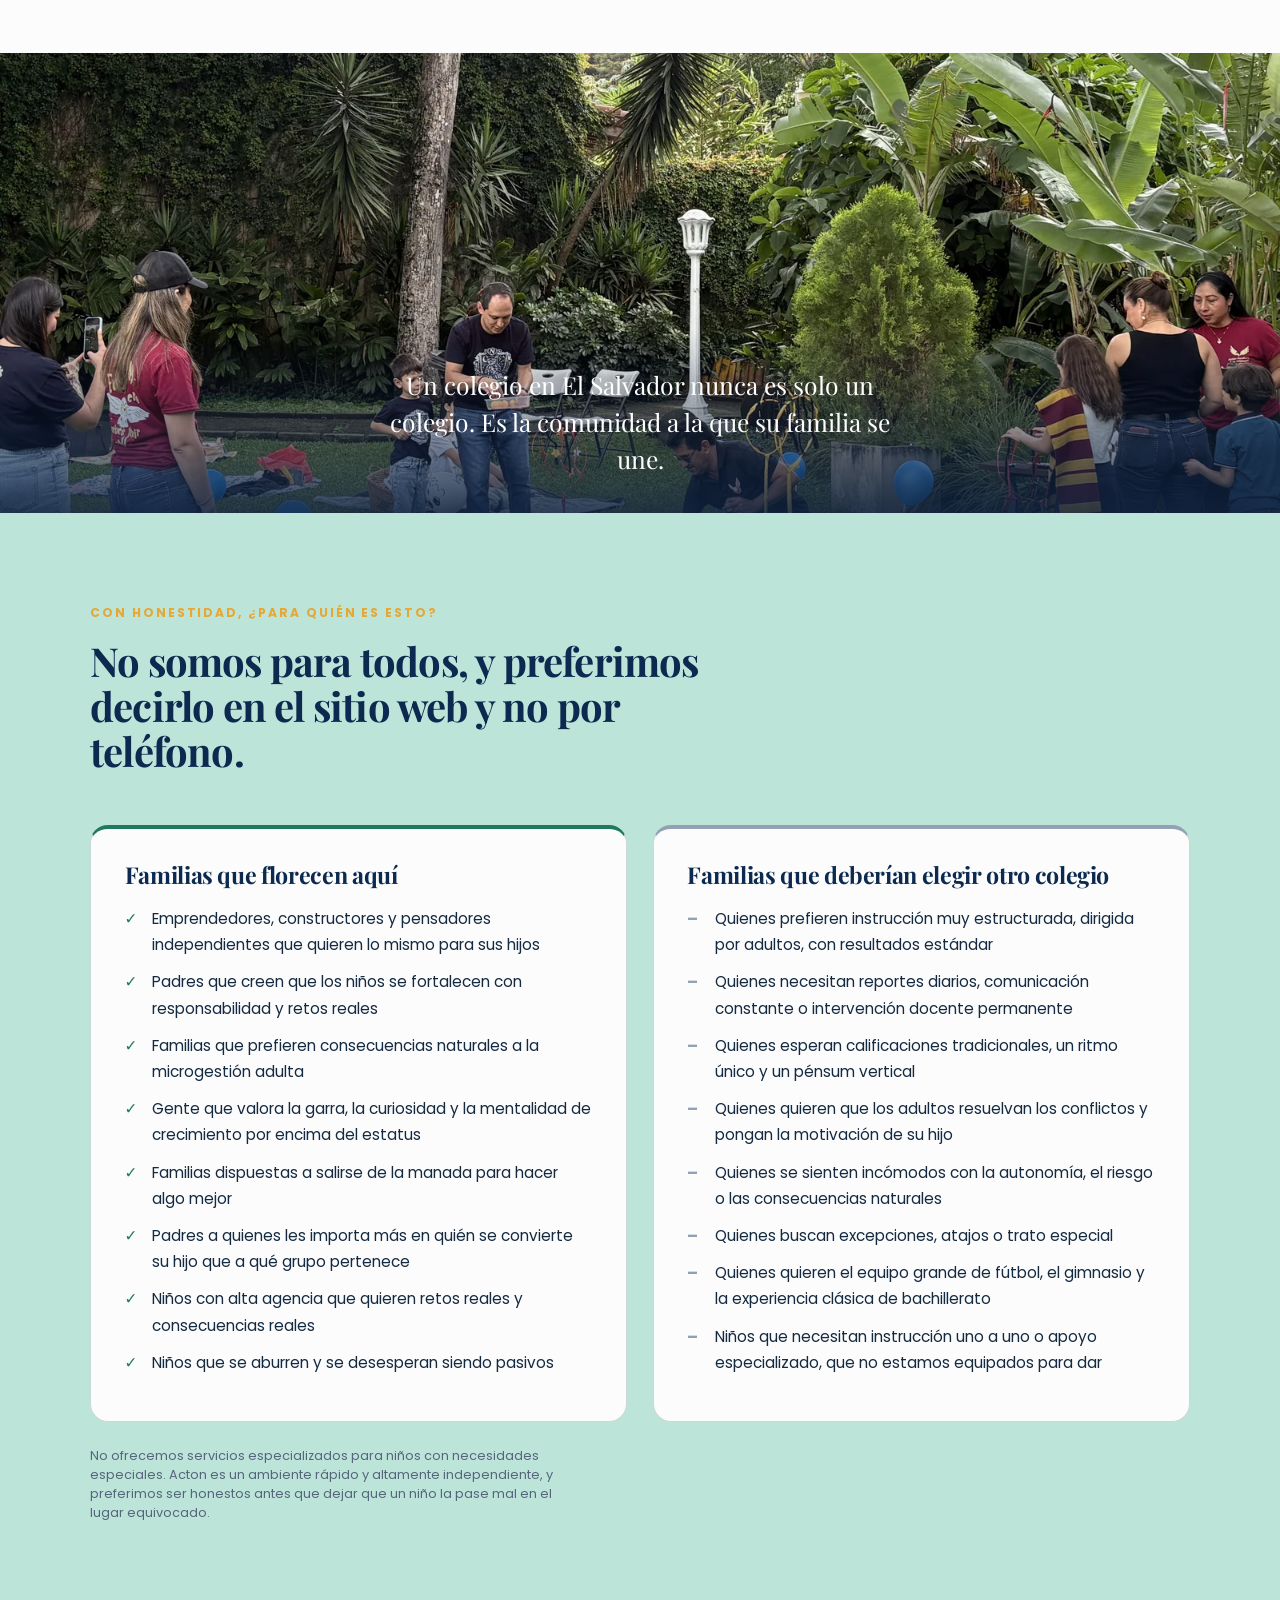
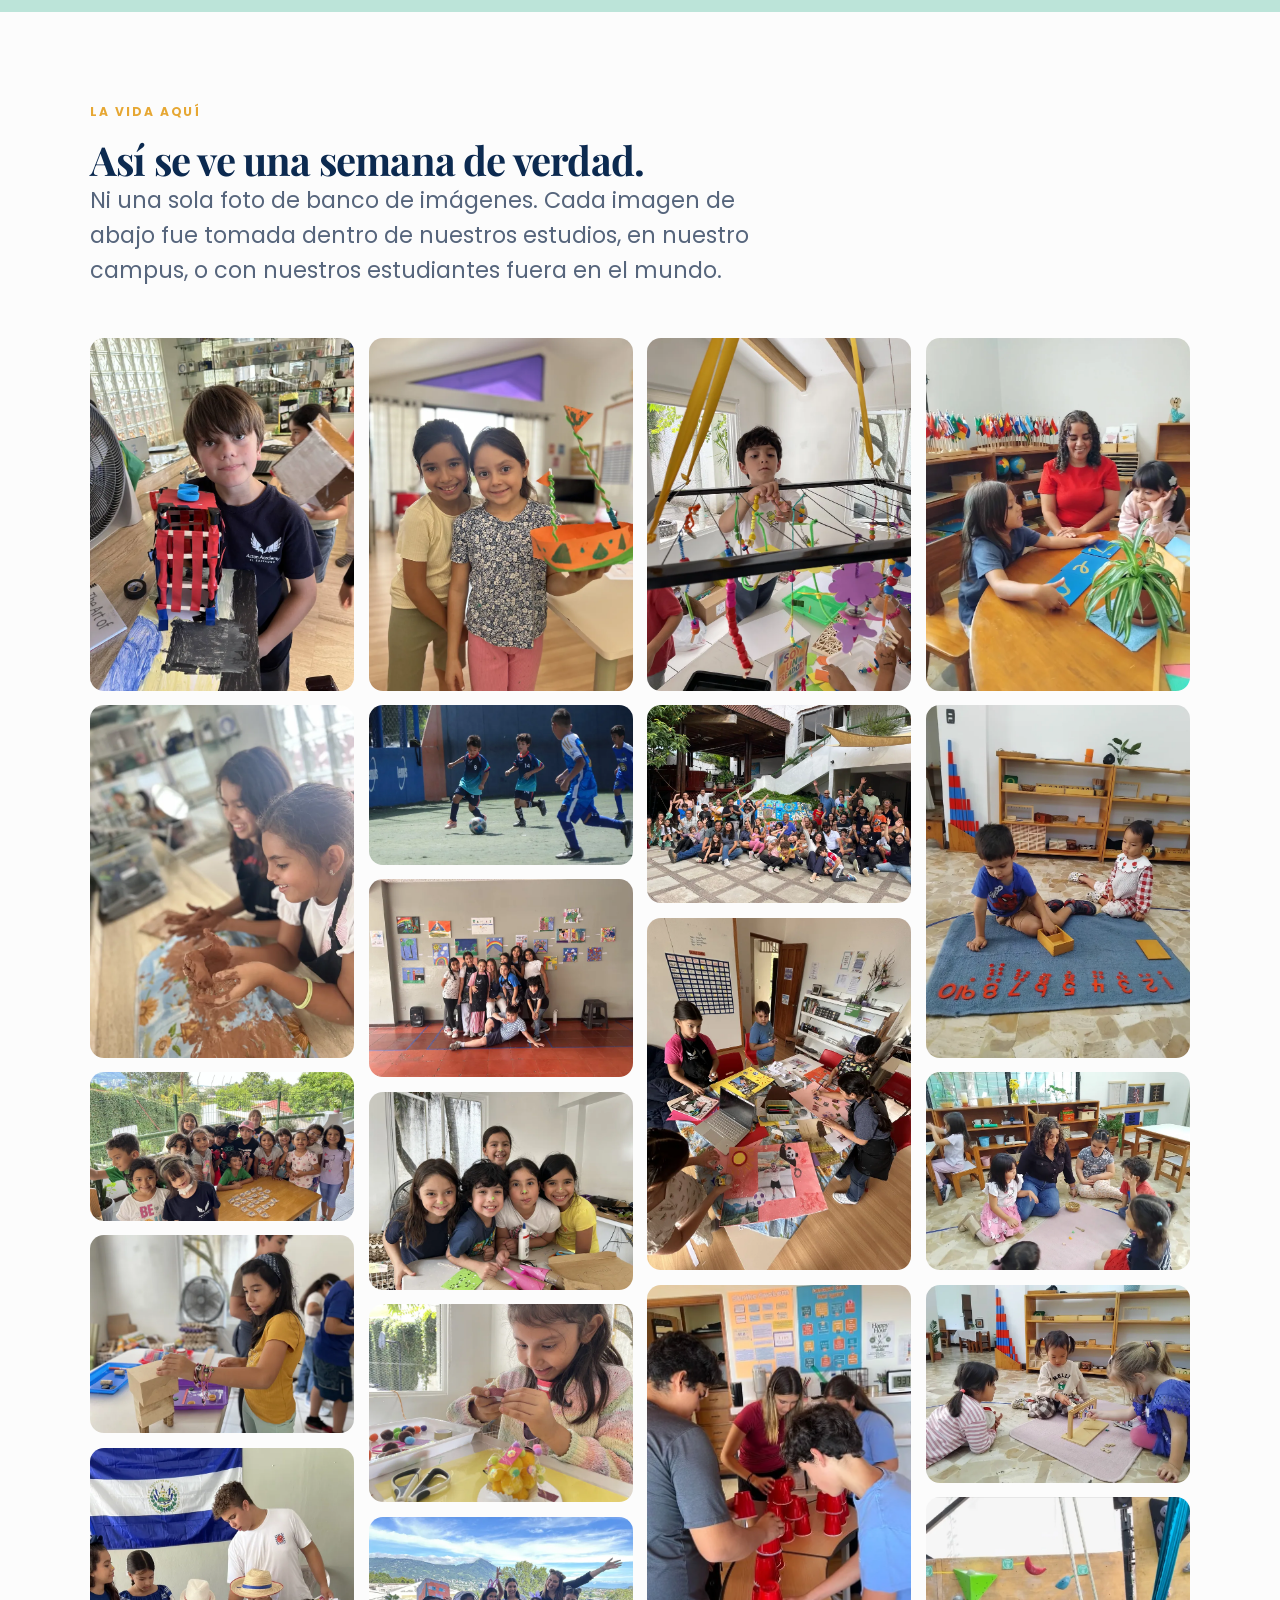
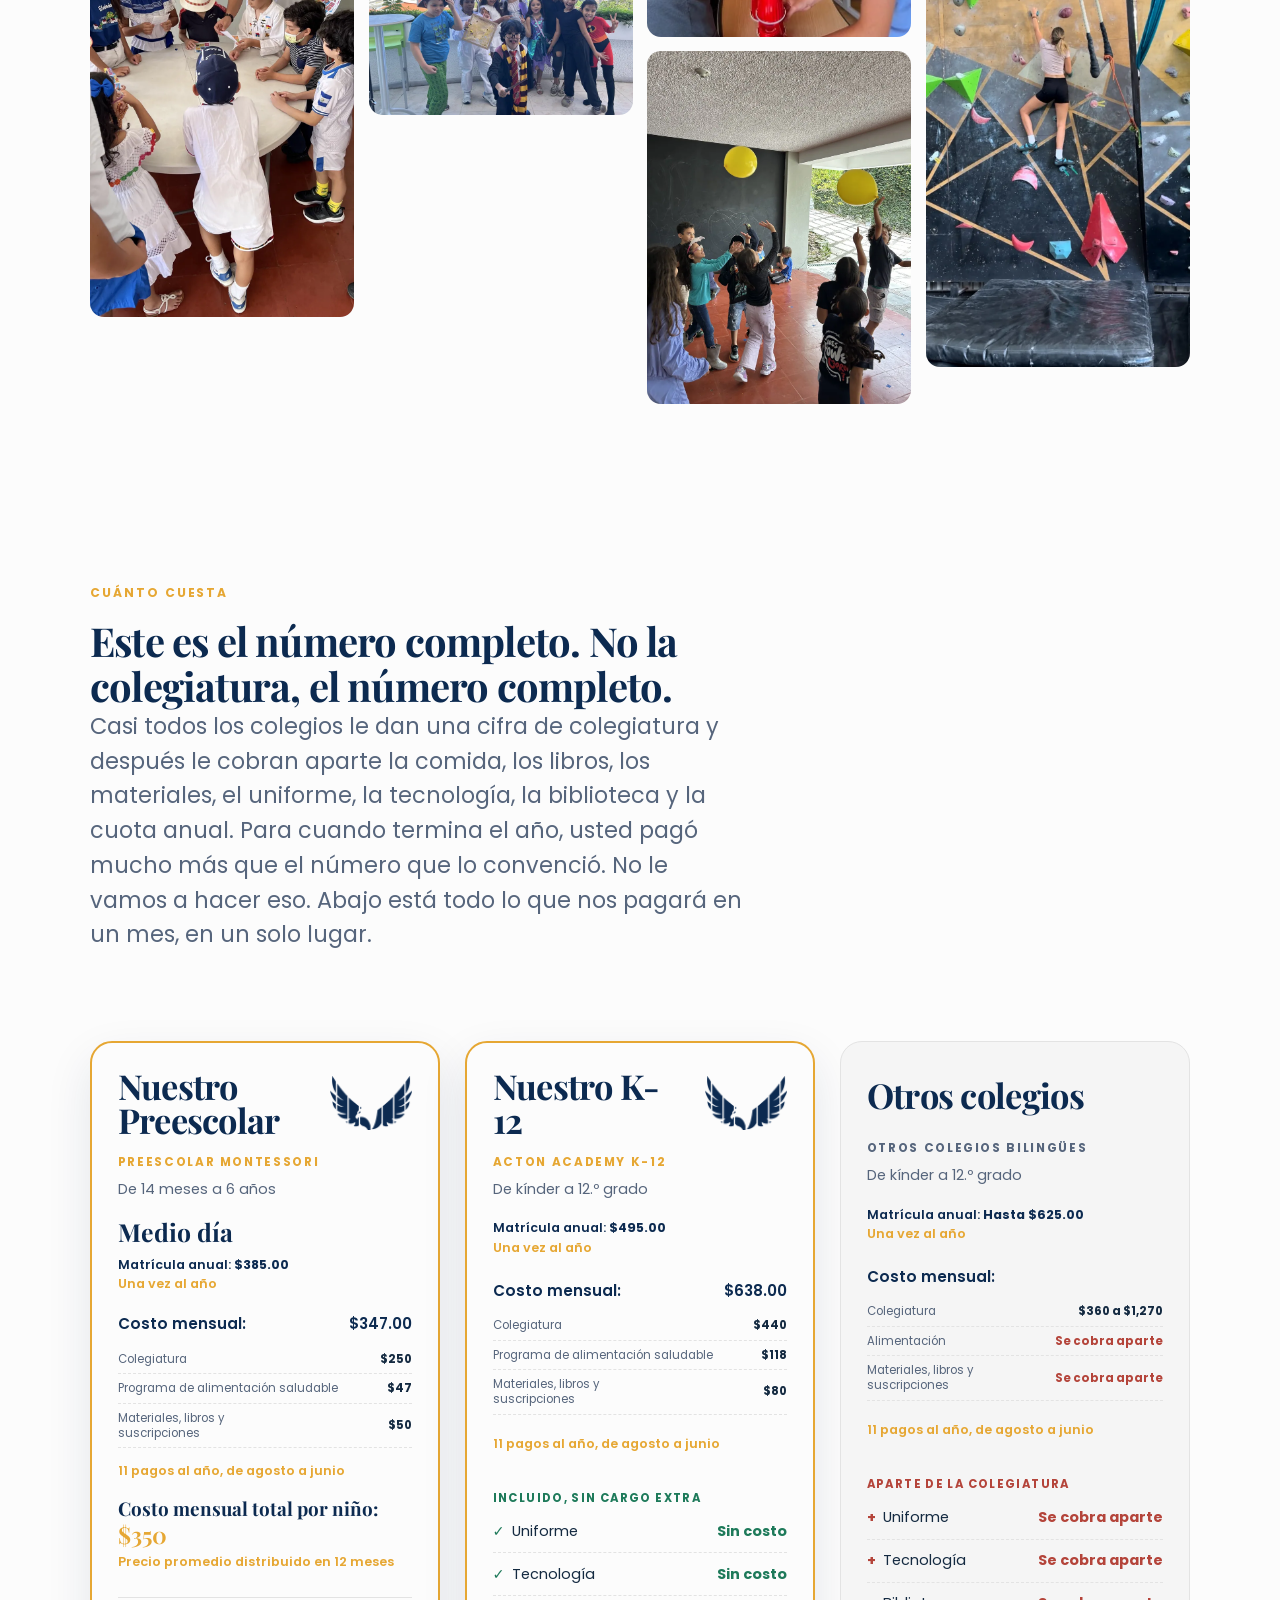
==== commit d4d2d94b: "Pensum takes an accent: pensum becomes pensum with a tilde in Spanish" ====
--- a/es/index.html
+++ b/es/index.html
@@ -98,7 +98,7 @@
         {"@type": "Question", "name": "¿En qué se diferencia Acton de un colegio tradicional?",
          "acceptedAnswer": {"@type": "Answer", "text": "El colegio tradicional lo dirige el adulto. Acton lo dirige el estudiante. En el modelo tradicional, los maestros deciden en general qué aprenden los alumnos, cuándo lo aprenden y cómo demuestran que lo lograron. En Acton, los estudiantes toman mucho más control: fijan metas, avanzan a su propio ritmo hacia el dominio, resuelven problemas reales, participan en discusiones socráticas, completan Quests con las manos, presentan su aprendizaje ante un público y aprenden a responder por sus decisiones y su progreso. La diferencia de fondo es el propósito. Acton no solo pregunta «¿Qué sabe este niño?», sino también «¿En quién se está convirtiendo este niño?» El modelo pone el peso en la independencia, la responsabilidad, el carácter, aprender a aprender y, con el tiempo, descubrir un llamado propio. Las guías acompañan y preguntan en lugar de dirigir o rescatar todo el tiempo."}},
         {"@type": "Question", "name": "¿Quién florece en Acton Academy?",
-         "acceptedAnswer": {"@type": "Answer", "text": "Niños que florecen: Muestran curiosidad, iniciativa e independencia. Quieren retos reales y esperan consecuencias reales. Prefieren el trabajo con las manos, los proyectos y resolver problemas. Tienen mucha iniciativa y entusiasmo. Anhelan autonomía y quieren dirigir activamente su propio aprendizaje. Se aburren y se desesperan cuando les toca ser pasivos. Familias que florecen: Practican una crianza con autoridad, mucho amor y límites claros. Creen que los niños se fortalecen con la responsabilidad y el reto. Valoran la perseverancia, la curiosidad y la mentalidad de crecimiento. Creen que los niños son antifrágiles. Prefieren las consecuencias naturales al control minucioso del adulto. Aprecian los límites claros y las expectativas altas. Les interesa más el carácter y la responsabilidad real que el estatus y la pertenencia. Reconocen que cada vez hay más caminos después del colegio. Tienen una mentalidad heroica. Acton no es la mejor opción para familias que: Practican una crianza autoritaria, permisiva, sobreprotectora o negligente. Prefieren una instrucción muy estructurada, dirigida por el adulto y con resultados estándar. Necesitan reportes diarios, comunicación constante o mucha intervención del maestro. Esperan notas, ritmos y pensum tradicionales impuestos desde arriba. Quieren que los adultos resuelvan los conflictos o motiven a sus hijos. Se sienten incómodas con la autonomía, el riesgo o las consecuencias naturales. Buscan excepciones, atajos o trato especial. Necesitan instrucción uno a uno, refuerzo extra o manejo conductual. Tienen mentalidad de víctima o culpan a otros de sus problemas. Si no está seguro de que su hijo florecería aquí, agende una llamada con nosotros. Podemos hablar específicamente de la personalidad de su hijo, sus fortalezas, sus retos, su forma de aprender y lo que necesita de un colegio."}},
+         "acceptedAnswer": {"@type": "Answer", "text": "Niños que florecen: Muestran curiosidad, iniciativa e independencia. Quieren retos reales y esperan consecuencias reales. Prefieren el trabajo con las manos, los proyectos y resolver problemas. Tienen mucha iniciativa y entusiasmo. Anhelan autonomía y quieren dirigir activamente su propio aprendizaje. Se aburren y se desesperan cuando les toca ser pasivos. Familias que florecen: Practican una crianza con autoridad, mucho amor y límites claros. Creen que los niños se fortalecen con la responsabilidad y el reto. Valoran la perseverancia, la curiosidad y la mentalidad de crecimiento. Creen que los niños son antifrágiles. Prefieren las consecuencias naturales al control minucioso del adulto. Aprecian los límites claros y las expectativas altas. Les interesa más el carácter y la responsabilidad real que el estatus y la pertenencia. Reconocen que cada vez hay más caminos después del colegio. Tienen una mentalidad heroica. Acton no es la mejor opción para familias que: Practican una crianza autoritaria, permisiva, sobreprotectora o negligente. Prefieren una instrucción muy estructurada, dirigida por el adulto y con resultados estándar. Necesitan reportes diarios, comunicación constante o mucha intervención del maestro. Esperan notas, ritmos y pénsum tradicionales impuestos desde arriba. Quieren que los adultos resuelvan los conflictos o motiven a sus hijos. Se sienten incómodas con la autonomía, el riesgo o las consecuencias naturales. Buscan excepciones, atajos o trato especial. Necesitan instrucción uno a uno, refuerzo extra o manejo conductual. Tienen mentalidad de víctima o culpan a otros de sus problemas. Si no está seguro de que su hijo florecería aquí, agende una llamada con nosotros. Podemos hablar específicamente de la personalidad de su hijo, sus fortalezas, sus retos, su forma de aprender y lo que necesita de un colegio."}},
         {"@type": "Question", "name": "¿Acton Academy El Salvador está acreditado? ¿Lo reconoce el MINED?",
          "acceptedAnswer": {"@type": "Answer", "text": "Acton Academy El Salvador está acreditado en Estados Unidos por la International Association of Learner Driven Schools (IALDS) y es miembro pleno de la Red Global de Afiliados de Acton Academy. No estamos acreditados directamente por el MINED en El Salvador. Acton Academy El Salvador emite notas, boletas, expedientes académicos, certificados de grado completado, constancias de conducta y constancias de solvencia oficiales. Las familias que necesitan el reconocimiento oficial del MINED pueden usar esos registros para obtener documentación apostillada desde Estados Unidos y con ella completar el proceso de homologación en El Salvador bajo el Convenio de La Haya. Tenemos experiencia con West River Academy y la recomendamos para ese proceso. Al graduarse, las familias también pueden solicitar un diploma de bachillerato y un expediente académico estadounidenses apostillados a través de un colegio afiliado a Acton en Georgia, Estados Unidos, para que su graduado pueda entrar a la universidad en El Salvador o en cualquier parte del mundo. Nuestro primer graduado está estudiando medicina en El Salvador, y hemos tenido estudiantes que se trasladaron de Acton Academy El Salvador a colegios locales e internacionales en todo el mundo, sin dificultad."}},
         {"@type": "Question", "name": "¿Los graduados de Acton entran a la universidad?",
@@ -241,7 +241,7 @@
       <div class="section-head reveal">
         <p class="eyebrow">Por qu&eacute; existimos</p>
         <h2>La mayor&iacute;a de colegios ense&ntilde;a a saber. En Acton se aprende a ser, a hacer y a aprender.</h2>
-        <p class="lede">Los colegios siguen ense&ntilde;ando lo mismo que en 1950. Ese conocimiento no es inservible, pero hoy un ni&ntilde;o necesita much&iacute;simo m&aacute;s. Por eso organizamos el colegio entero alrededor de estos tres verbos clave en lugar de un pensum.</p>
+        <p class="lede">Los colegios siguen ense&ntilde;ando lo mismo que en 1950. Ese conocimiento no es inservible, pero hoy un ni&ntilde;o necesita much&iacute;simo m&aacute;s. Por eso organizamos el colegio entero alrededor de estos tres verbos clave en lugar de un p&eacute;nsum.</p>
       </div>
       <div class="verbs">
         <div class="verb reveal">
@@ -260,7 +260,7 @@
           <div class="shot shot-4x3"><img src="../assets/images/gallery/learn-to-learn-focused-work-acton-academy-actonacademyelsalvador.com.webp" alt="Un estudiante concentrado en su propio trabajo autodirigido en Acton Academy El Salvador" loading="lazy" decoding="async" width="900" height="1200"></div>
           <div class="rule"></div>
           <h3>Aprender a <span>aprender</span></h3>
-          <p>El mundo cambia m&aacute;s r&aacute;pido que cualquier pensum. Nuestros estudiantes aprenden a encontrar respuestas, a ense&ntilde;arse a s&iacute; mismos habilidades nuevas y a resolver problemas para los que todav&iacute;a nadie ha creado una clase.</p>
+          <p>El mundo cambia m&aacute;s r&aacute;pido que cualquier p&eacute;nsum. Nuestros estudiantes aprenden a encontrar respuestas, a ense&ntilde;arse a s&iacute; mismos habilidades nuevas y a resolver problemas para los que todav&iacute;a nadie ha creado una clase.</p>
         </div>
       </div>
       <div class="mission reveal">
@@ -427,7 +427,7 @@
           <ul>
             <li>Quienes prefieren instrucci&oacute;n muy estructurada, dirigida por adultos, con resultados est&aacute;ndar</li>
             <li>Quienes necesitan reportes diarios, comunicaci&oacute;n constante o intervenci&oacute;n docente permanente</li>
-            <li>Quienes esperan calificaciones tradicionales, un ritmo &uacute;nico y un pensum vertical</li>
+            <li>Quienes esperan calificaciones tradicionales, un ritmo &uacute;nico y un p&eacute;nsum vertical</li>
             <li>Quienes quieren que los adultos resuelvan los conflictos y pongan la motivaci&oacute;n de su hijo</li>
             <li>Quienes se sienten inc&oacute;modos con la autonom&iacute;a, el riesgo o las consecuencias naturales</li>
             <li>Quienes buscan excepciones, atajos o trato especial</li>
@@ -708,7 +708,7 @@
               <li>Practican una crianza autoritaria, permisiva, sobreprotectora o negligente</li>
               <li>Prefieren una instrucci&oacute;n muy estructurada, dirigida por el adulto y con resultados est&aacute;ndar</li>
               <li>Necesitan reportes diarios, comunicaci&oacute;n constante o mucha intervenci&oacute;n del maestro</li>
-              <li>Esperan notas, ritmos y pensum tradicionales impuestos desde arriba</li>
+              <li>Esperan notas, ritmos y p&eacute;nsum tradicionales impuestos desde arriba</li>
               <li>Quieren que los adultos resuelvan los conflictos o motiven a sus hijos</li>
               <li>Se sienten inc&oacute;modas con la autonom&iacute;a, el riesgo o las consecuencias naturales</li>
               <li>Buscan excepciones, atajos o trato especial</li>
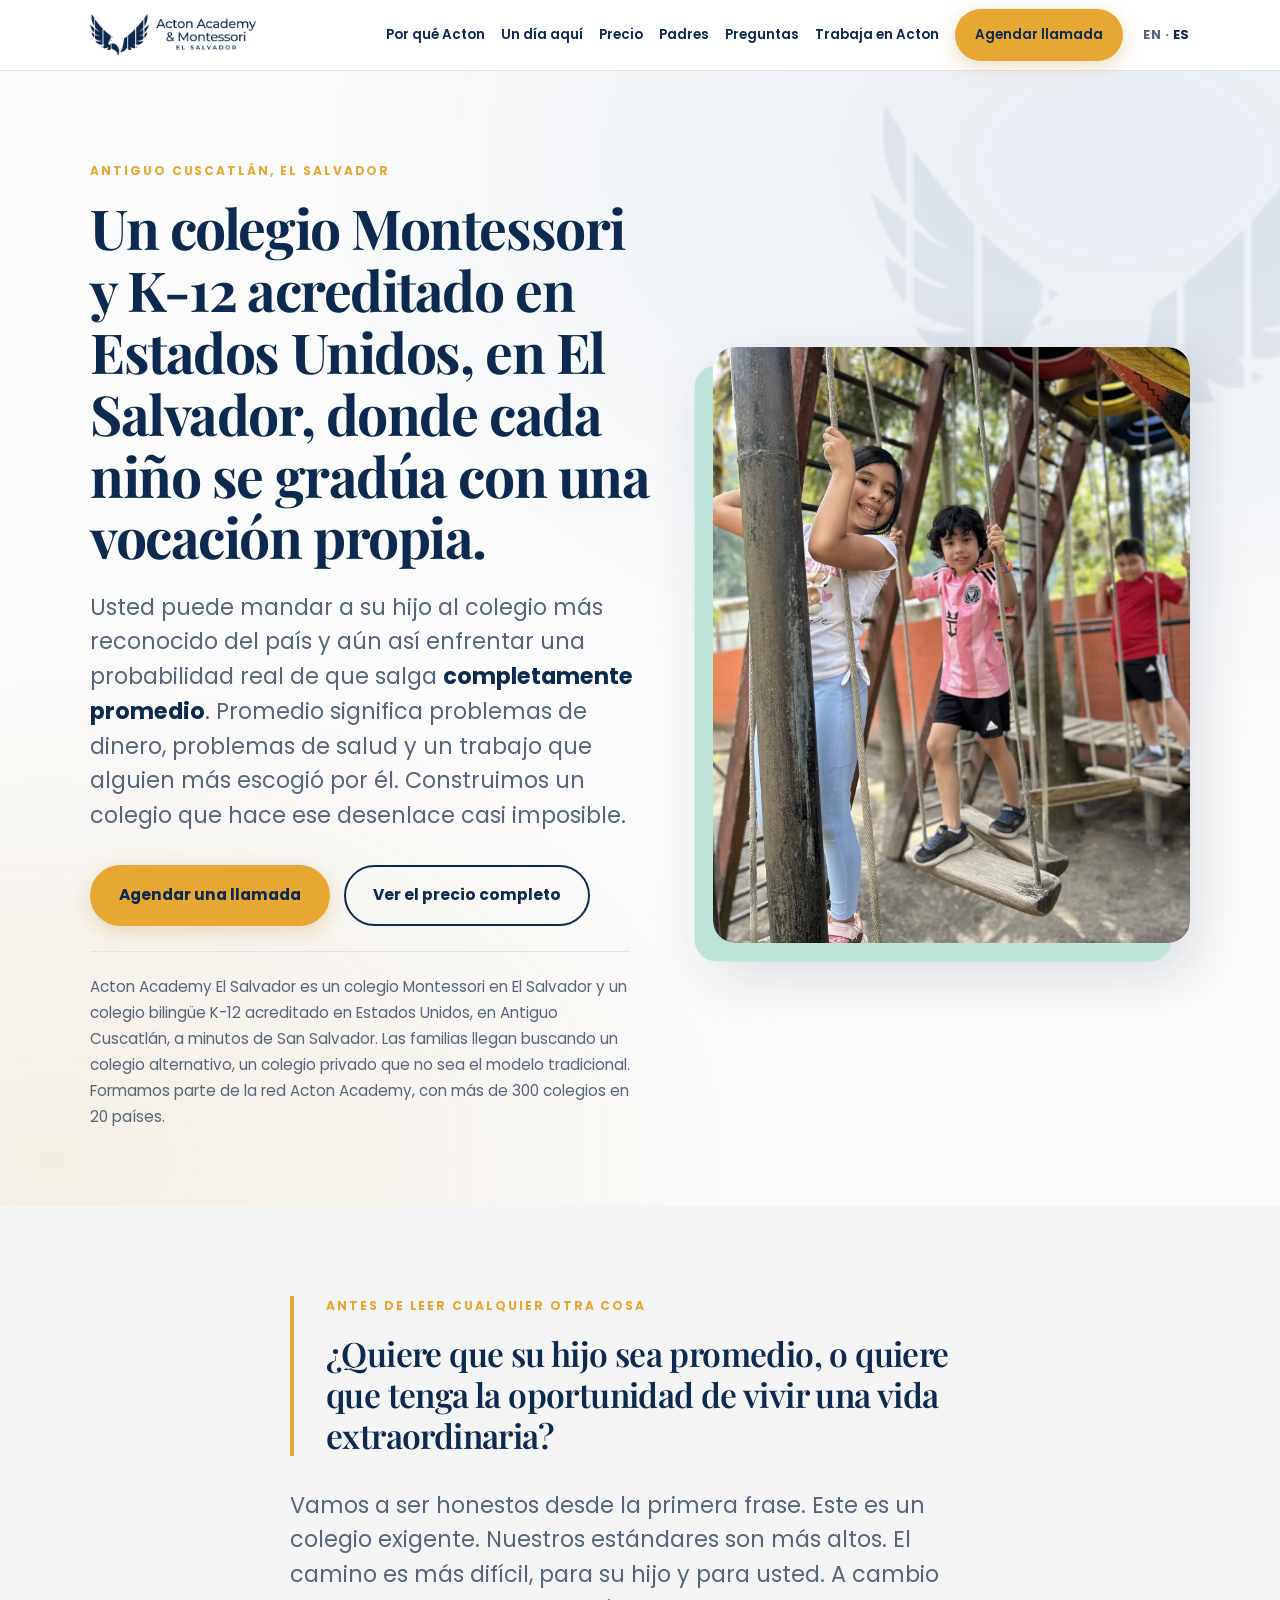
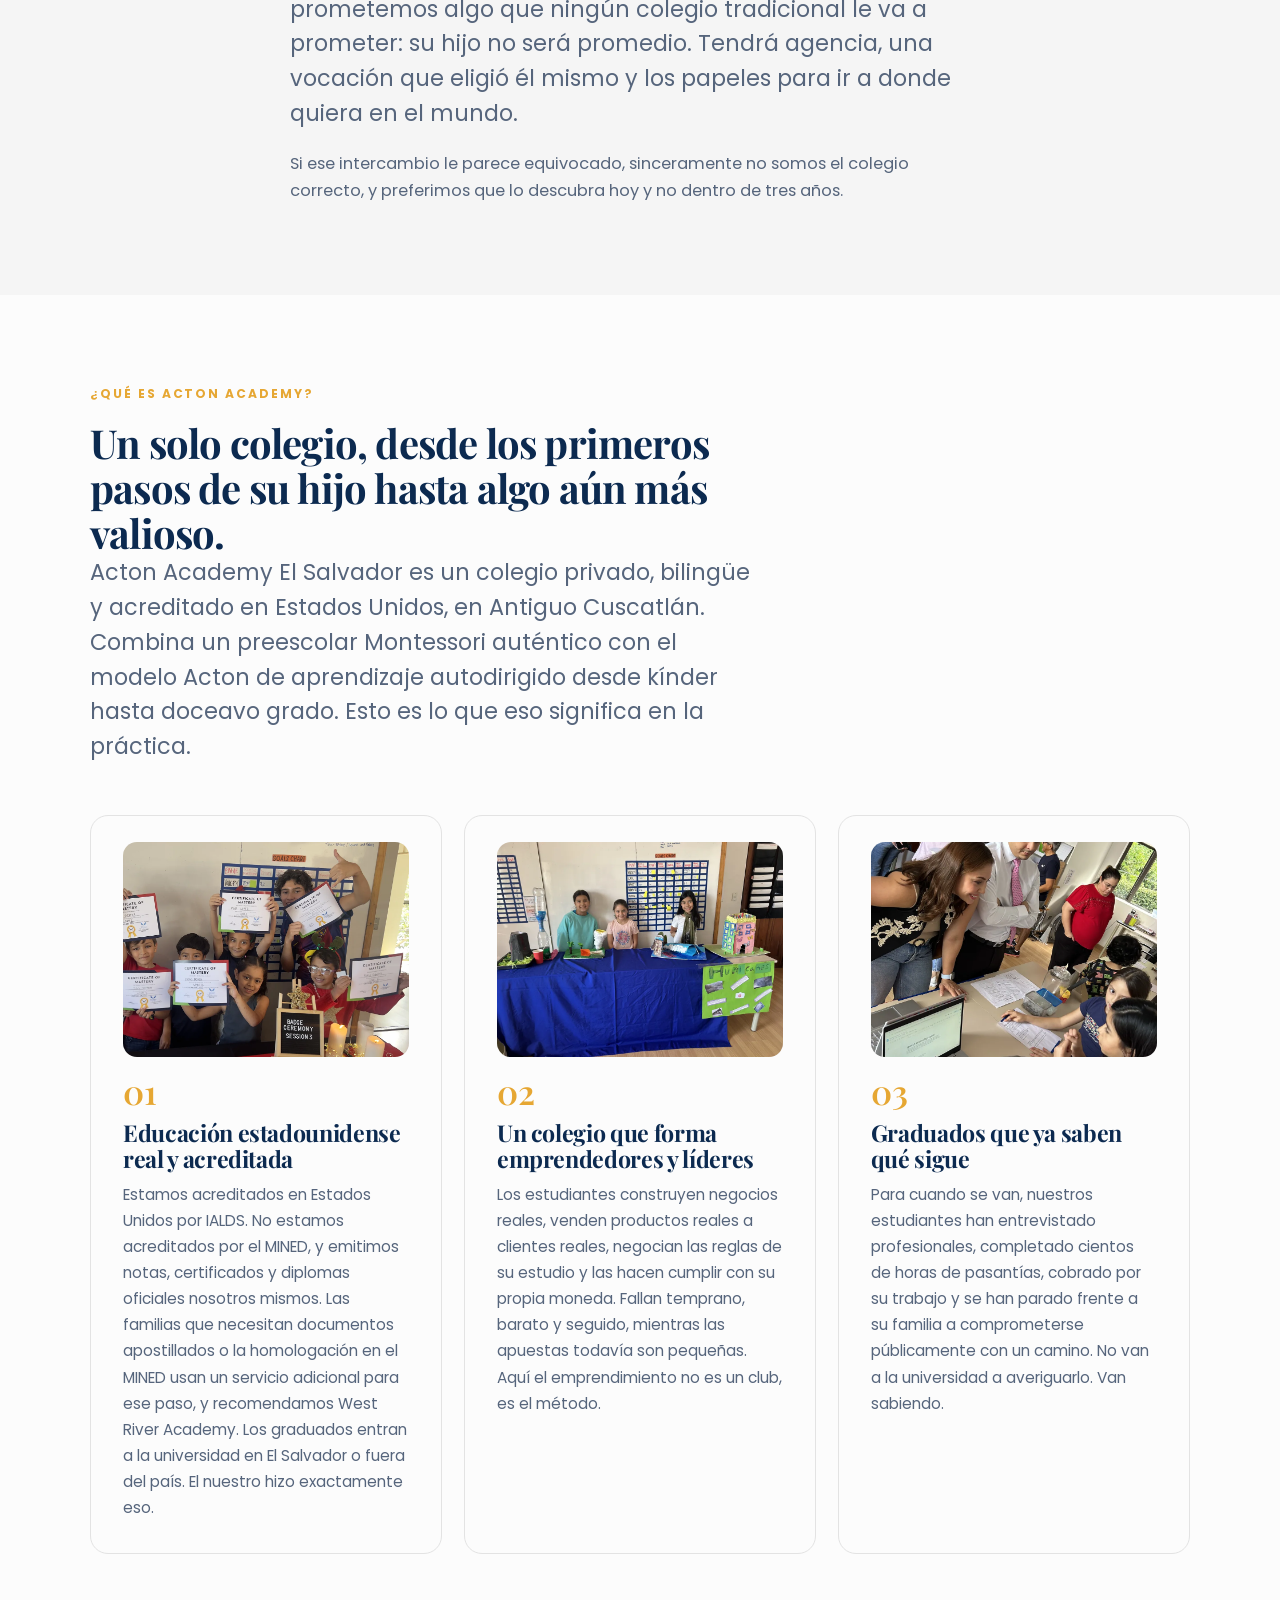
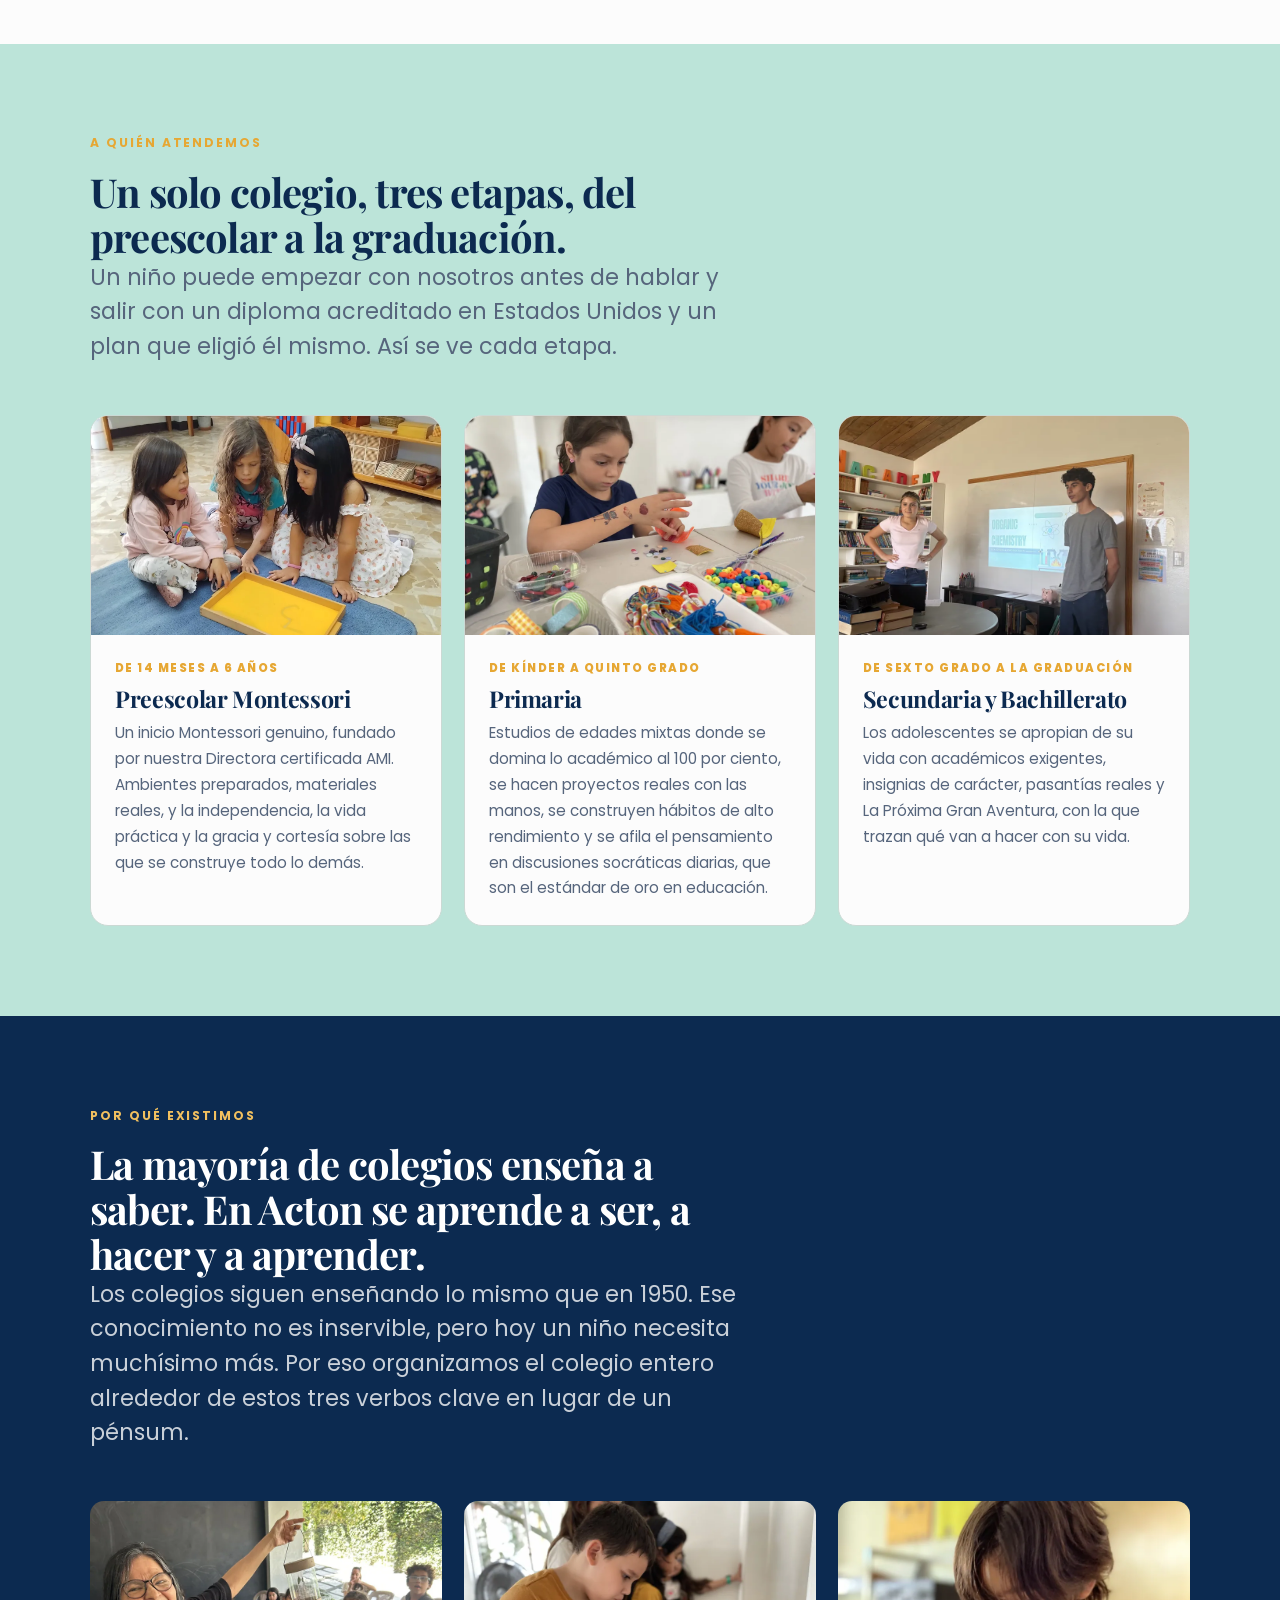
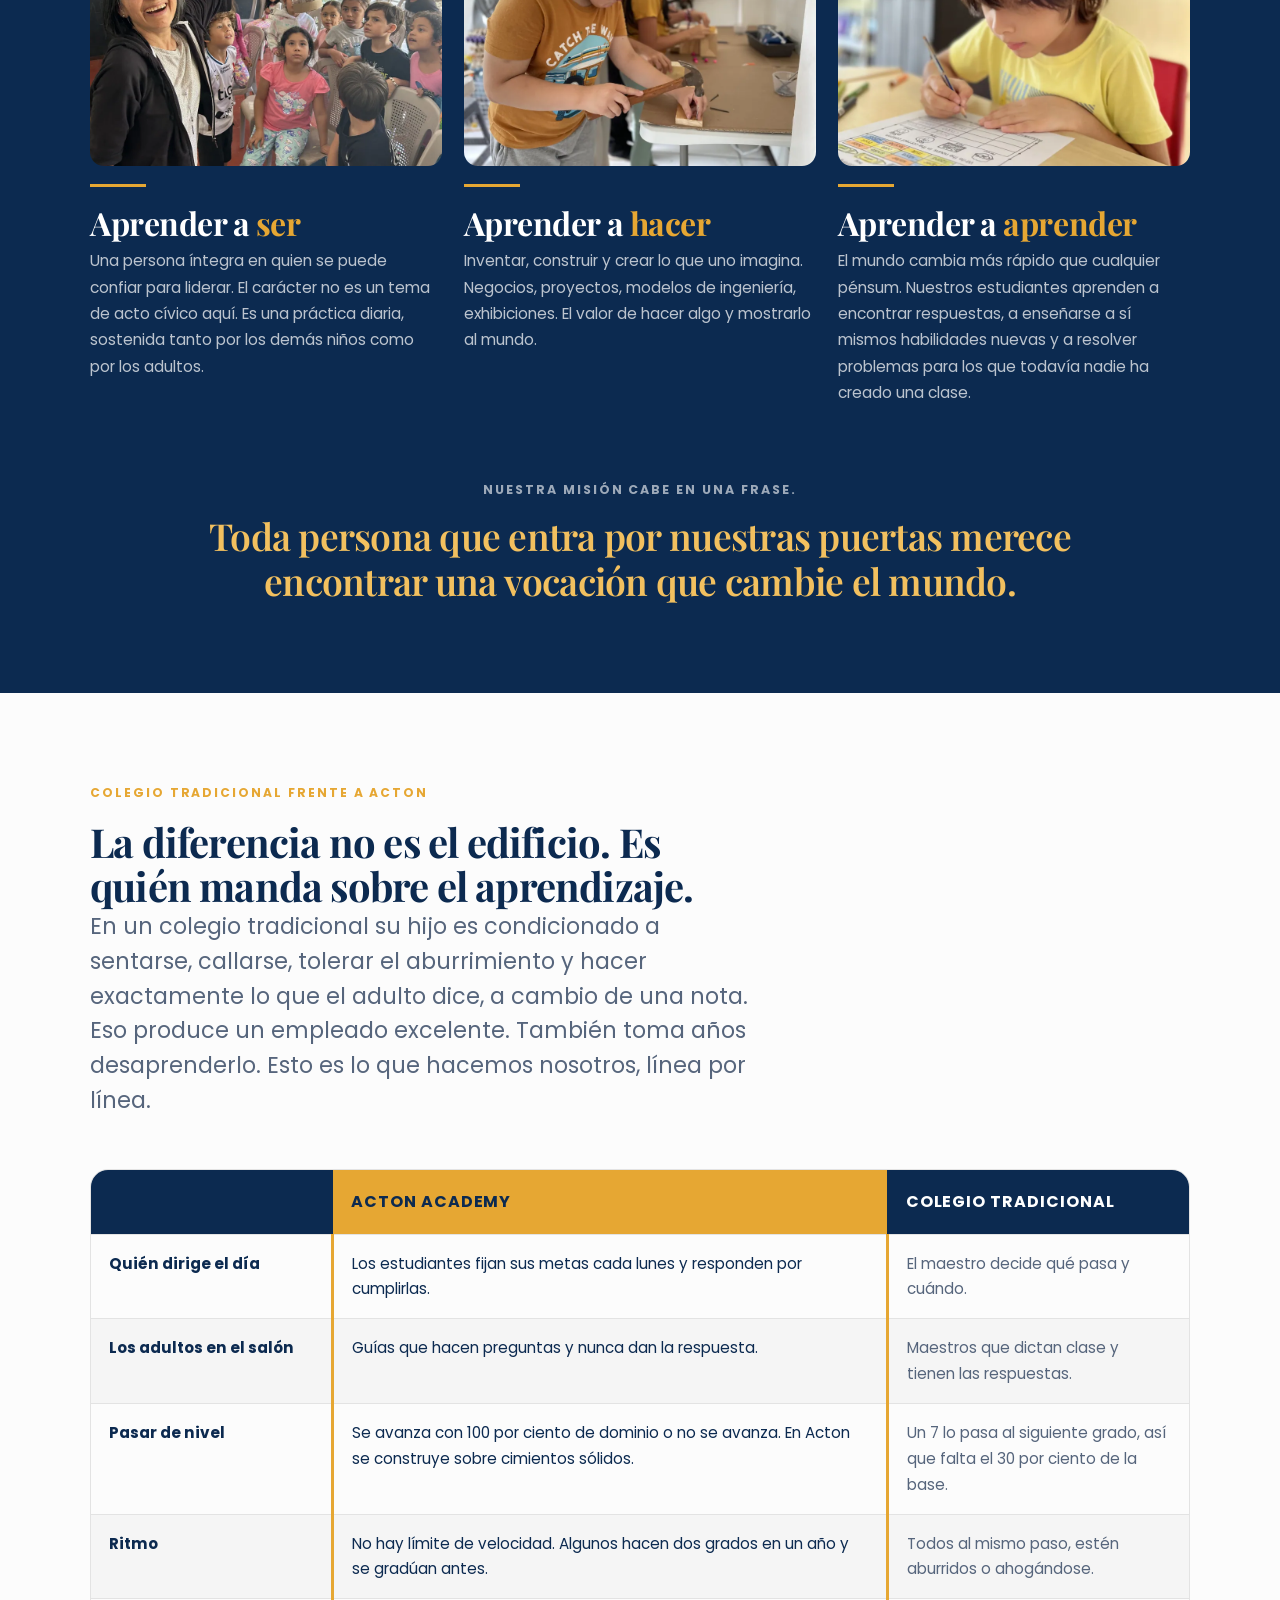
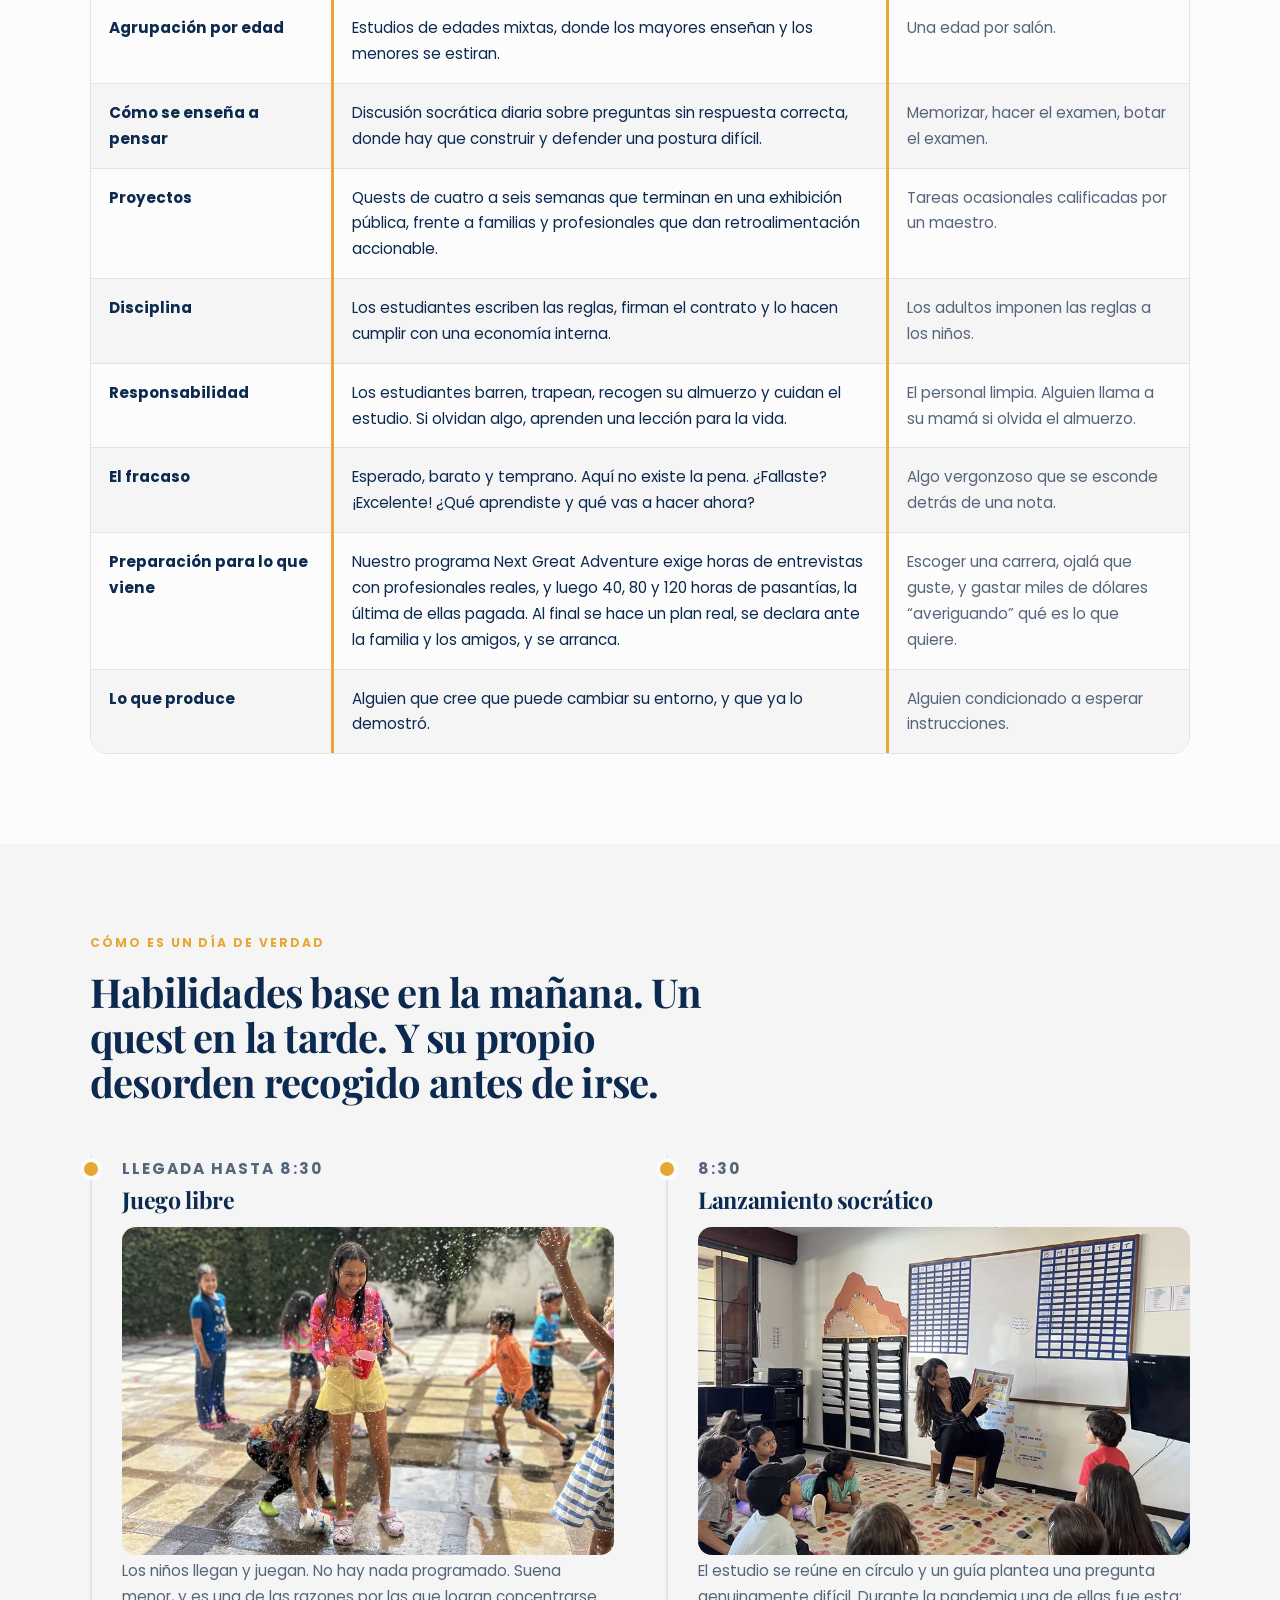
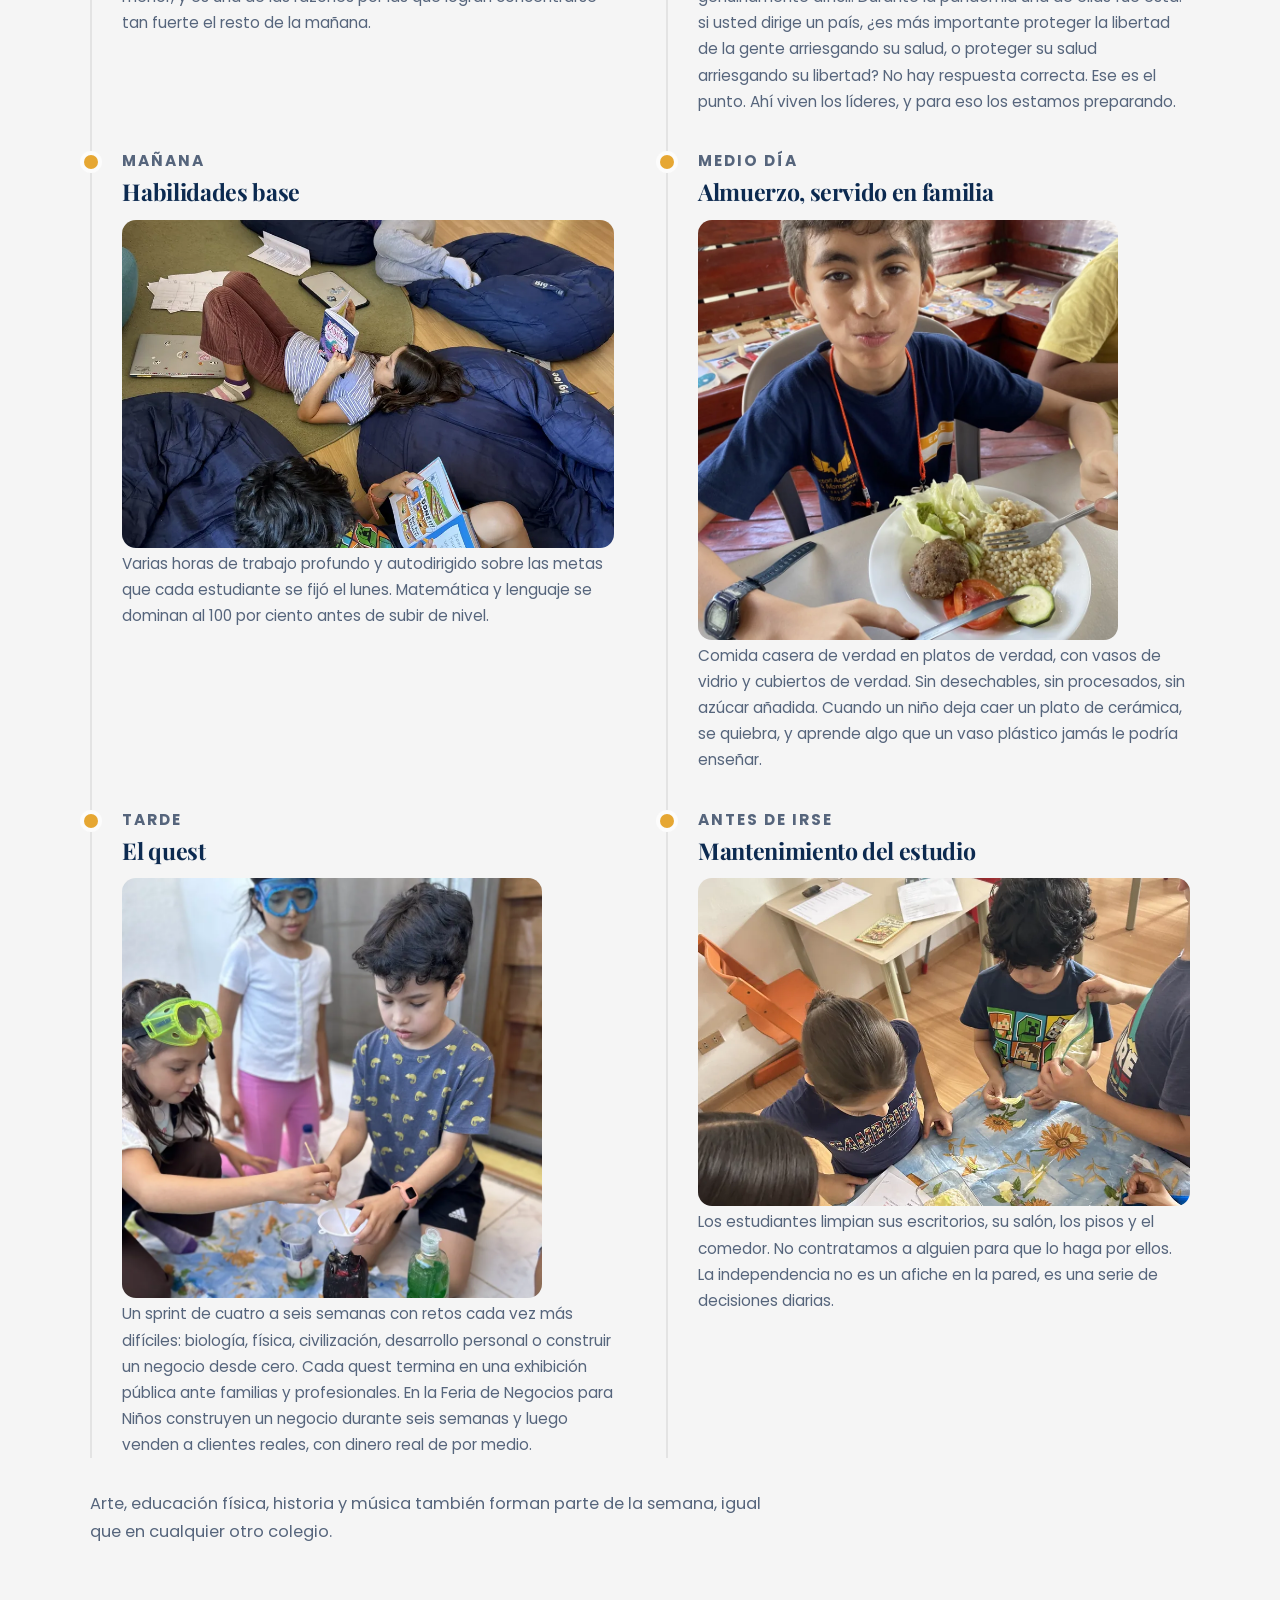
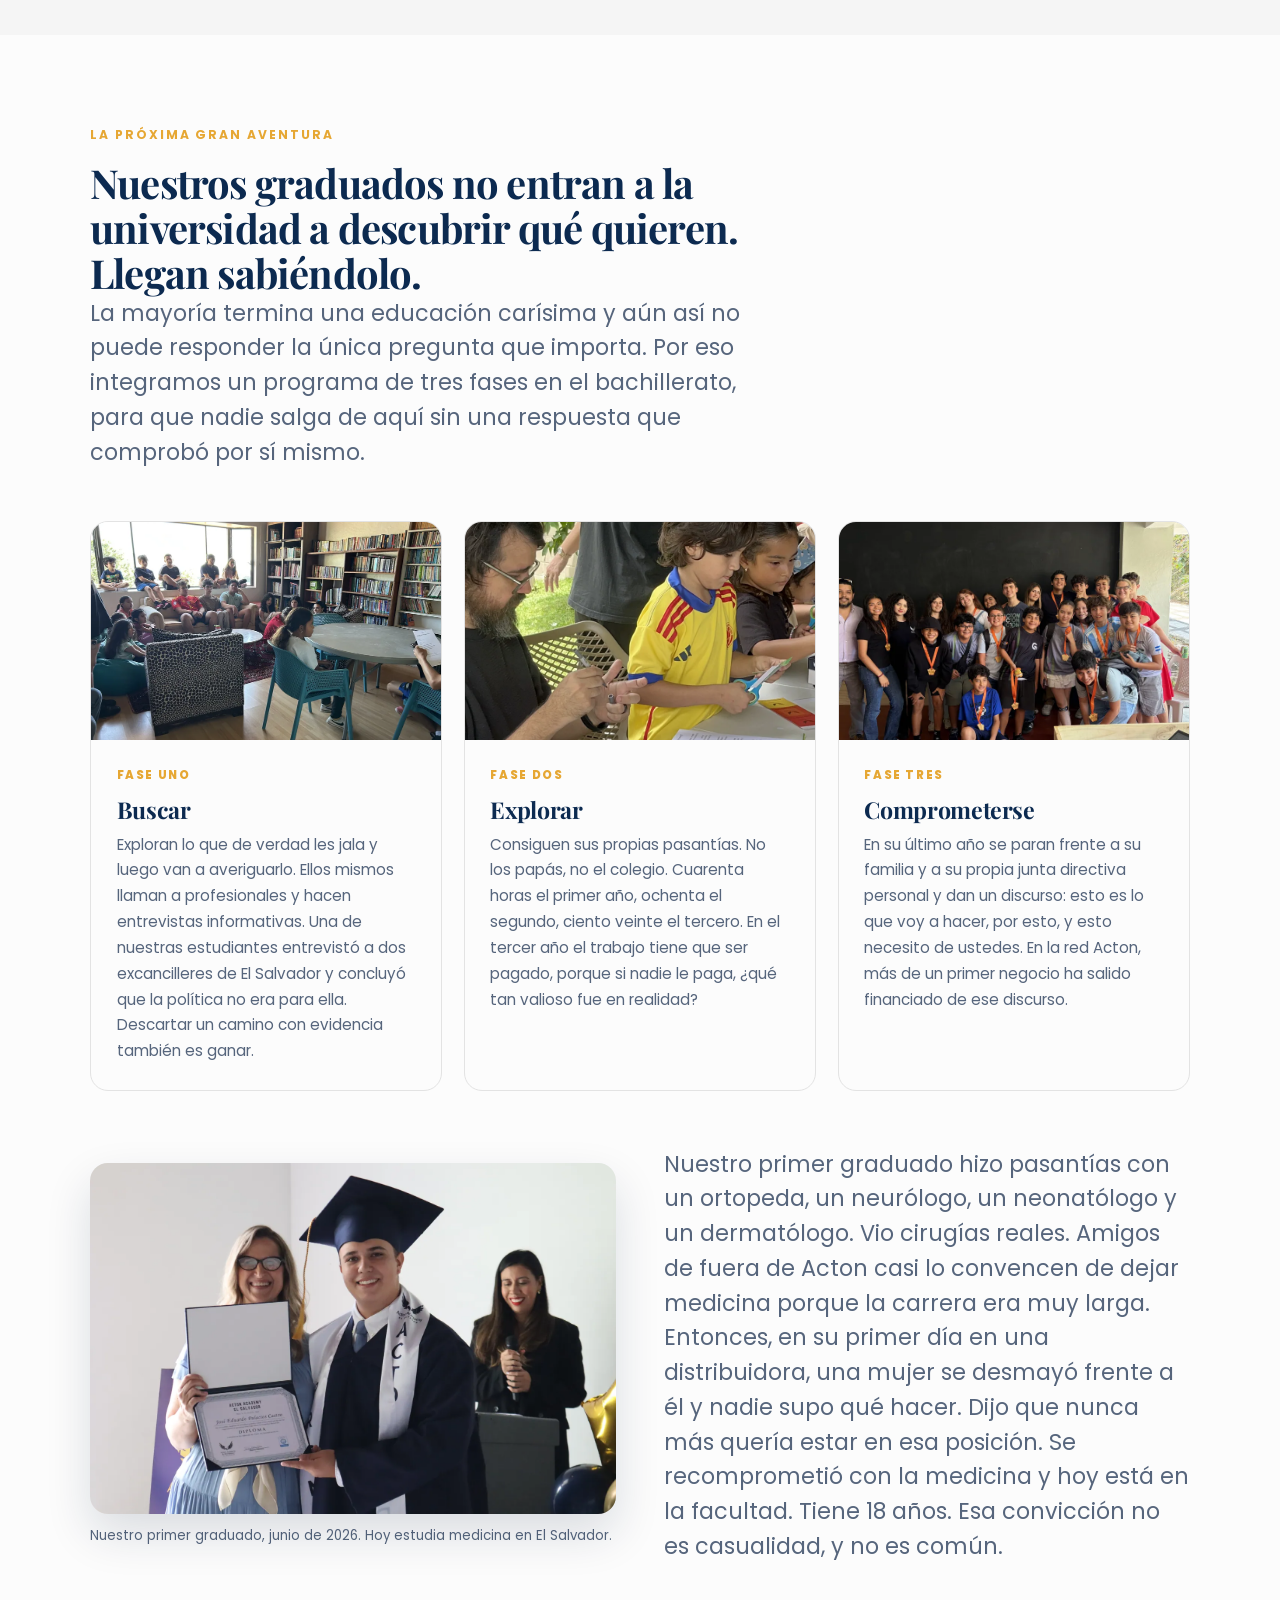
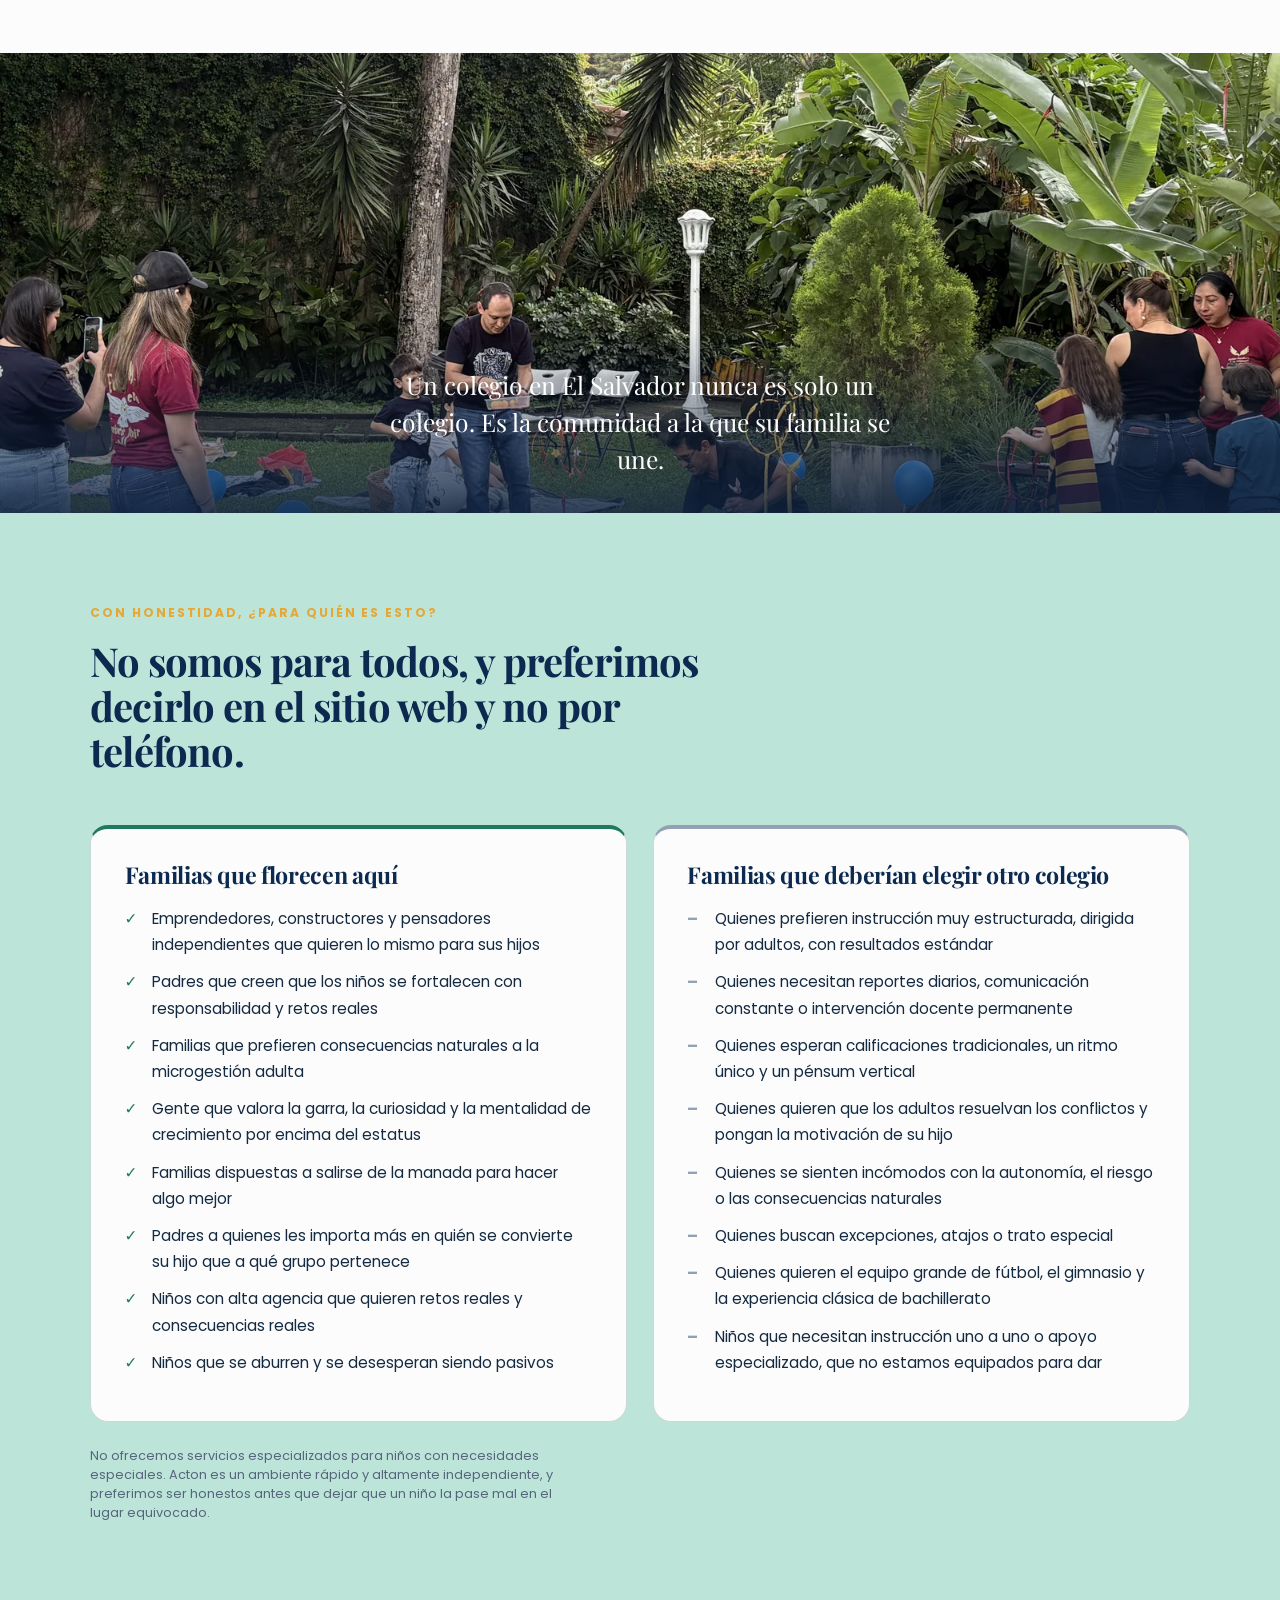
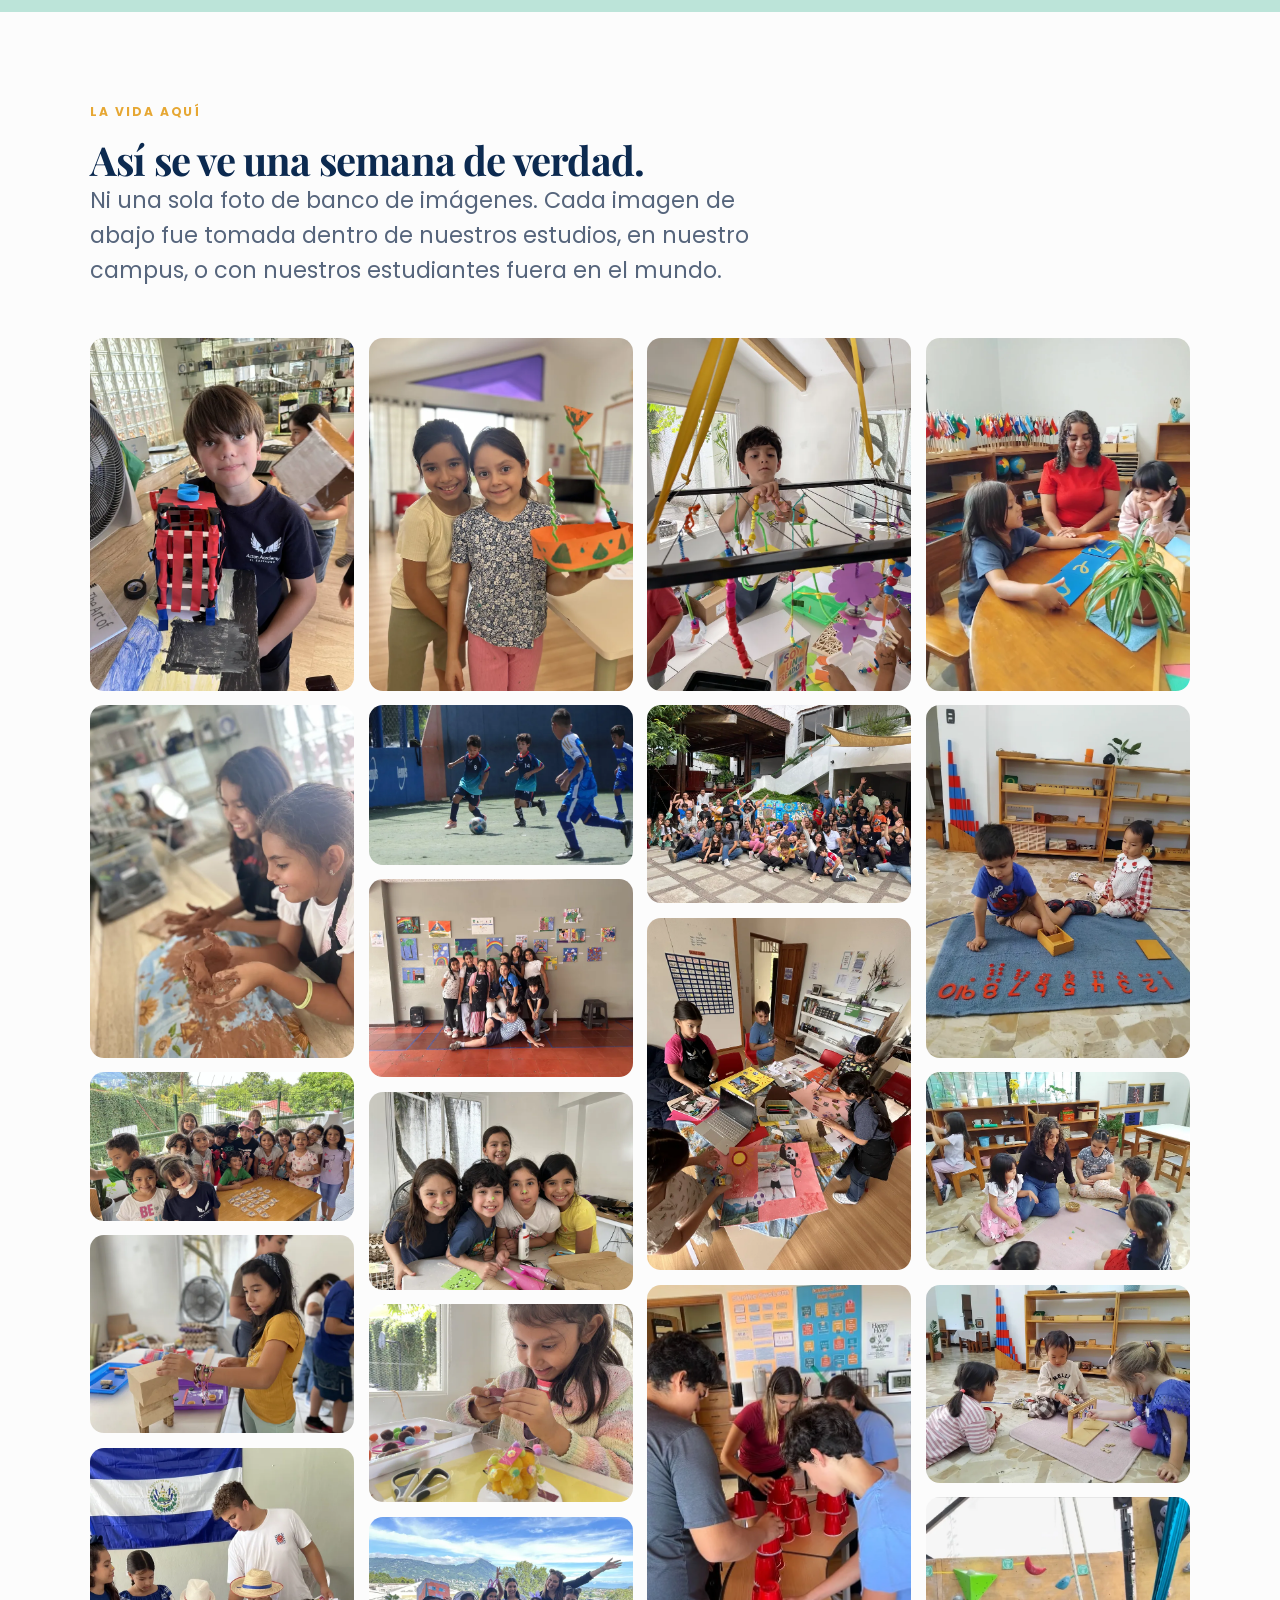
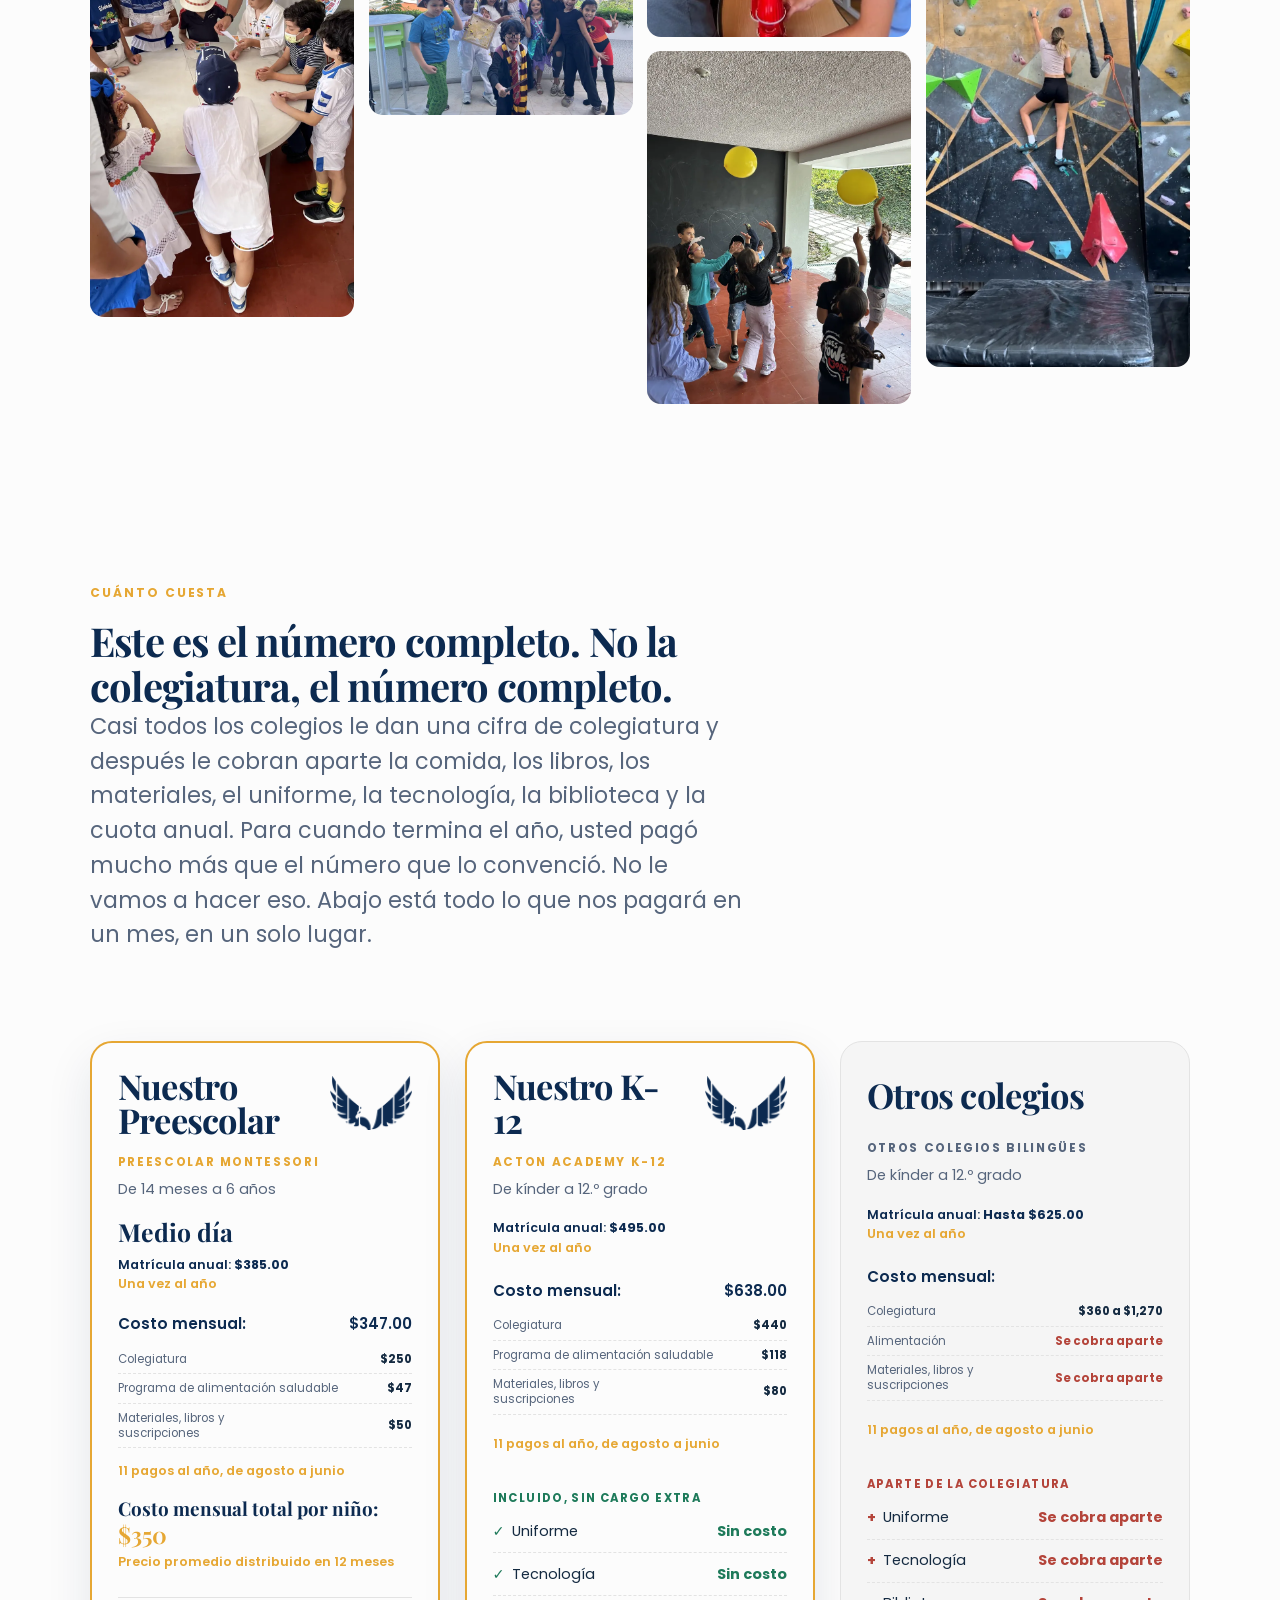
==== commit 6191162d: "Add bilingual Work at Acton page with three current openings" ====
--- a/es/index.html
+++ b/es/index.html
@@ -128,6 +128,7 @@
       <a href="#pricing">Precio</a>
       <a href="testimonios.html">Padres</a>
       <a href="faq.html">Preguntas</a>
+      <a href="trabaja-en-acton.html">Trabaja en Acton</a>
       <a class="btn btn-primary" href="https://share.hsforms.com/2h3skzeE0QYiYAQn0uWO0YQe5xzt" target="_blank" rel="noopener">Agendar llamada</a>
     </nav>
     <div class="lang"><a href="../index.html" hreflang="en">EN</a> &middot; <span class="active">ES</span></div>
--- a/assets/css/styles.css
+++ b/assets/css/styles.css
@@ -664,3 +664,9 @@
 .vid blockquote::before{content:"\201C";color:var(--accent);font-size:1.4em;line-height:0;vertical-align:-.25em;margin-right:.06em}
 .vid figcaption{margin:0 1.5rem;font-size:.84rem;color:var(--muted);line-height:1.45}
 .vid figcaption b{display:block;color:var(--ink);font-weight:700;font-size:.95rem;margin-bottom:.15rem}
+
+/* Navigation with the careers link. */
+@media(min-width:1121px){.nav{gap:1rem}.nav a{white-space:nowrap;font-size:.84rem}.nav .btn{padding:.8rem 1.15rem}.brand{min-width:150px}}
+@media(min-width:901px) and (max-width:1120px){
+.nav-toggle{display:block;order:3}.nav{order:4;flex-basis:100%;flex-direction:column;align-items:flex-start;gap:.2rem;padding:.5rem 0 1.1rem;display:none}.nav.open{display:flex}.nav a{padding:.55rem 0;font-size:1rem;width:100%;border-bottom:1px solid var(--line)}.header-inner{flex-wrap:wrap;min-height:70px}
+}
